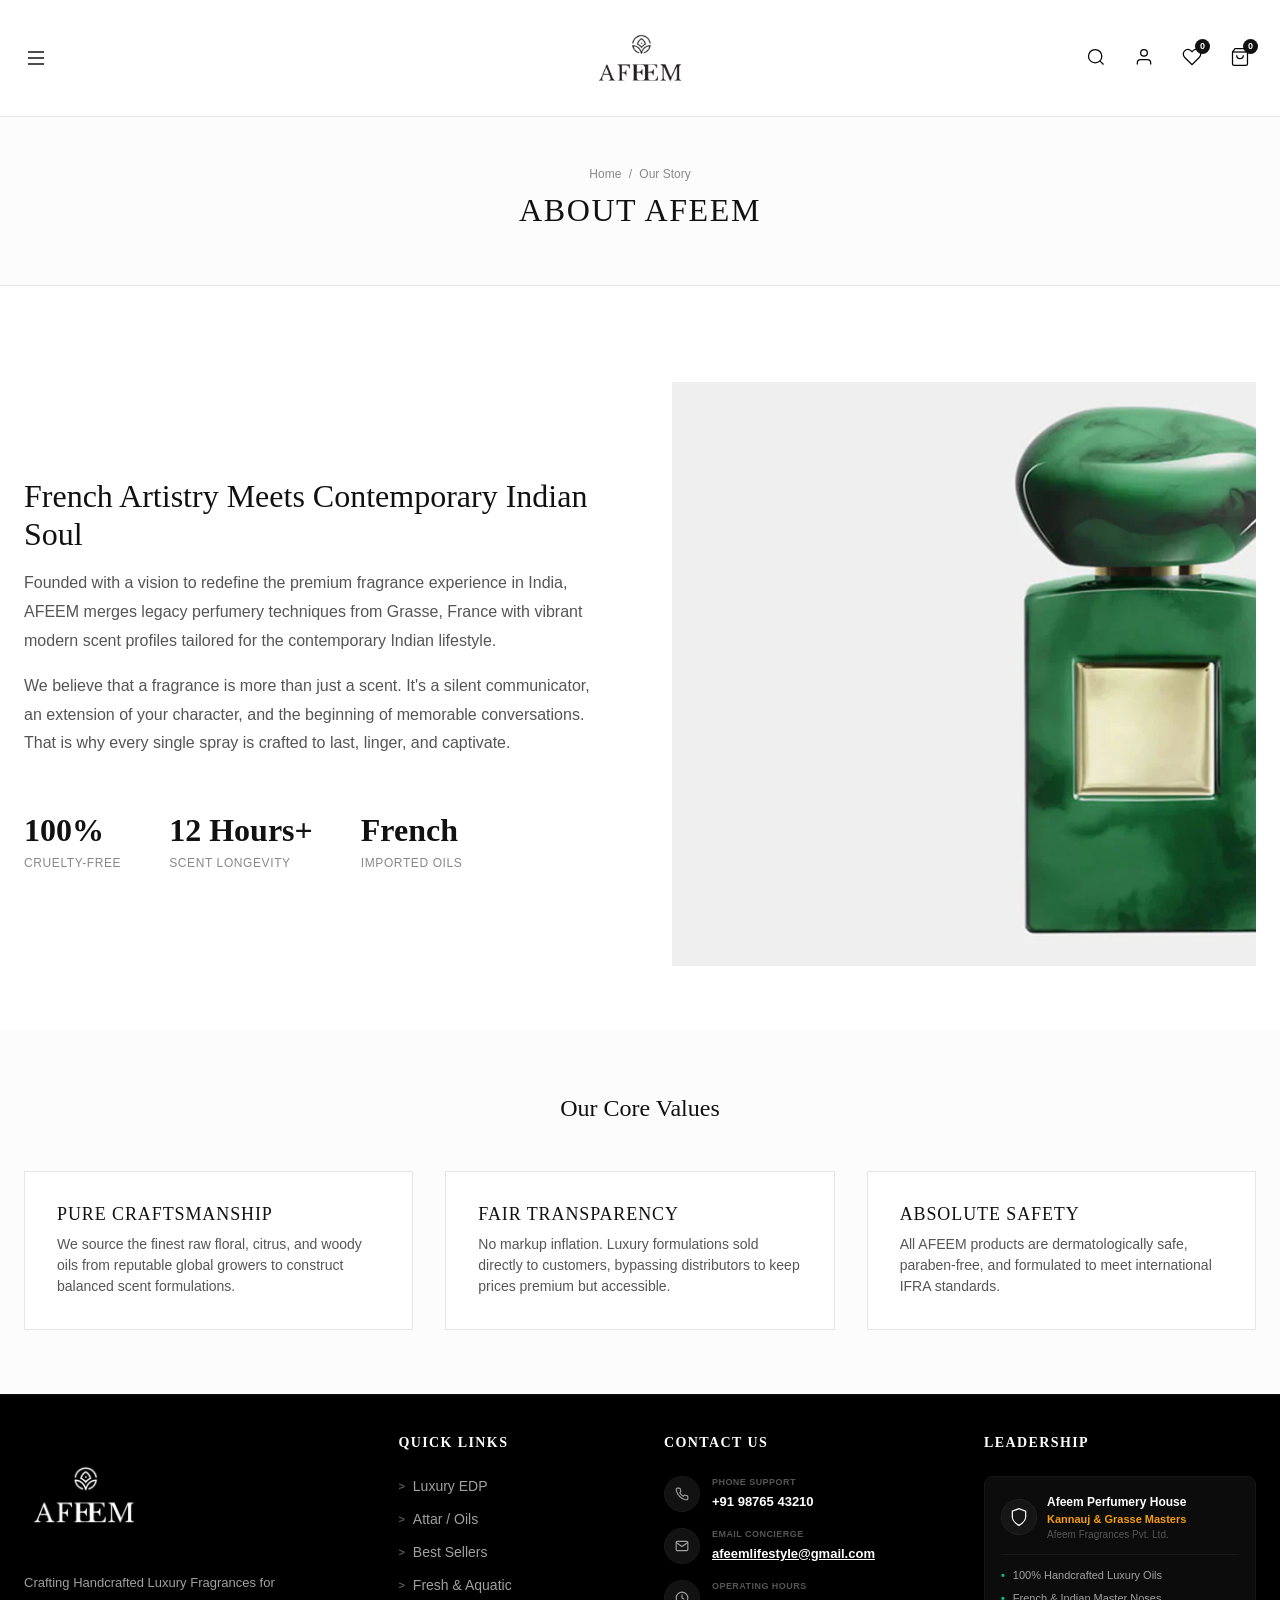
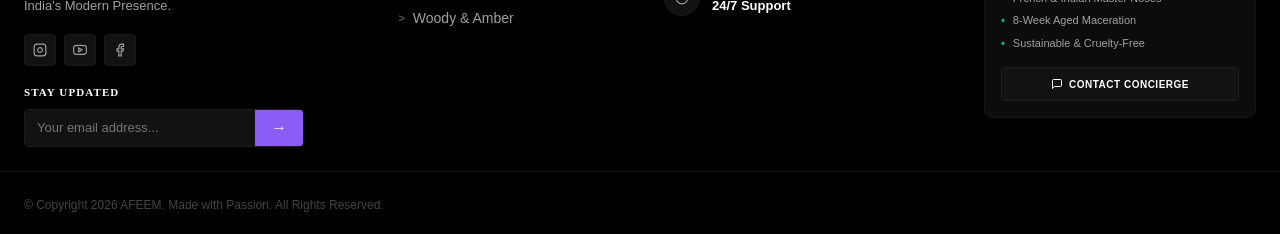
==== about.html @ 694dfe9a "Initial commit - AFEEM Luxury E-commerce Web App" ====
<!DOCTYPE html>
<html lang="en">
<head>
    <meta charset="UTF-8">
    <meta name="viewport" content="width=device-width, initial-scale=1.0">
    <meta name="description" content="Learn about our journey, values, and how we craft French-inspired luxury fragrances.">
    <title>Our Story - Afeem Fragrances</title>
    <!-- Stylesheets -->
    <link rel="stylesheet" href="assets/css/variables.css">
    <link rel="stylesheet" href="assets/css/style.css">
    <link rel="stylesheet" href="assets/css/responsive.css">
</head>
<body>

    <!-- Announcement Top Bar -->
    <div class="topbar" id="announcement-bar">
        <div class="topbar-container">
            <span class="topbar-text">FREE SHIPPING ON ALL ORDERS OVER ₹999 - USE CODE: SHIPFREE</span>
        </div>
    </div>

    <!-- Main Navigation Header -->
    <header class="main-header" id="site-header">
        <div class="header-container">
            <button class="mobile-menu-btn" id="menu-toggle" aria-label="Open navigation menu">
                <svg width="24" height="24" viewBox="0 0 24 24" fill="none" stroke="currentColor" stroke-width="1.5">
                    <line x1="4" y1="12" x2="20" y2="12"></line>
                    <line x1="4" y1="6" x2="20" y2="6"></line>
                    <line x1="4" y1="18" x2="20" y2="18"></line>
                </svg>
            </button>

            <div class="logo">
                <a href="index.html">
                    <img src="assets/images/logo/logo.png" alt="AFEEM Logo" class="brand-logo-img">
                </a>
            </div>

            <nav class="desktop-nav" aria-label="Main Navigation">
                <ul class="nav-list">
                    <li><a href="index.html" class="nav-link">Home</a></li>
                    <li><a href="shop.html" class="nav-link">Catalog</a></li>
                    <li><a href="contact.html" class="nav-link">Contact</a></li>
                </ul>
            </nav>

            <div class="header-actions">
                <button class="action-btn" id="search-trigger" aria-label="Search website">
                    <svg width="20" height="20" viewBox="0 0 24 24" fill="none" stroke="currentColor" stroke-width="1.5">
                        <circle cx="11" cy="11" r="8"></circle>
                        <line x1="21" y1="21" x2="16.65" y2="16.65"></line>
                    </svg>
                </button>
                <button class="action-btn" id="account-trigger" aria-label="Open account drawer">
                    <svg width="20" height="20" viewBox="0 0 24 24" fill="none" stroke="currentColor" stroke-width="1.5">
                        <path d="M20 21v-2a4 4 0 0 0-4-4H8a4 4 0 0 0-4 4v2"></path>
                        <circle cx="12" cy="7" r="4"></circle>
                    </svg>
                </button>
                <button class="action-btn" id="wishlist-trigger" aria-label="Open wishlist drawer">
                    <svg width="20" height="20" viewBox="0 0 24 24" fill="none" stroke="currentColor" stroke-width="1.5">
                        <path d="M20.84 4.61a5.5 5.5 0 0 0-7.78 0L12 5.67l-1.06-1.06a5.5 5.5 0 0 0-7.78 7.78l1.06 1.06L12 21.23l7.78-7.78 1.06-1.06a5.5 5.5 0 0 0 0-7.78z"></path>
                    </svg>
                    <span class="badge-count" id="wishlist-count">0</span>
                </button>
                <button class="action-btn" id="cart-trigger" aria-label="Open shopping cart drawer">
                    <svg width="20" height="20" viewBox="0 0 24 24" fill="none" stroke="currentColor" stroke-width="1.5">
                        <path d="M6 2L3 6v14a2 2 0 0 0 2 2h14a2 2 0 0 0 2-2V6l-3-4z"></path>
                        <line x1="3" y1="6" x2="21" y2="6"></line>
                        <path d="M16 10a4 4 0 0 1-8 0"></path>
                    </svg>
                    <span class="badge-count" id="cart-count">0</span>
                </button>
            </div>
        </div>
    </header>

    <!-- Main Content Area -->
    <main>
        
        <!-- About Header Banner -->
        <section class="page-header" style="background-color: var(--color-bg-secondary);">
            <div class="container text-center">
                <nav class="breadcrumbs" aria-label="Breadcrumb">
                    <a href="index.html">Home</a>
                    <span class="separator">/</span>
                    <span class="current">Our Story</span>
                </nav>
                <h1 class="page-title">About AFEEM</h1>
            </div>
        </section>

        <!-- Brand Story Section -->
        <section class="about-content container">
            <div class="about-grid">
                <div class="about-text-block">
                    <h2>French Artistry Meets Contemporary Indian Soul</h2>
                    <p>Founded with a vision to redefine the premium fragrance experience in India, AFEEM merges legacy perfumery techniques from Grasse, France with vibrant modern scent profiles tailored for the contemporary Indian lifestyle.</p>
                    <p>We believe that a fragrance is more than just a scent. It's a silent communicator, an extension of your character, and the beginning of memorable conversations. That is why every single spray is crafted to last, linger, and captivate.</p>
                    
                    <div class="about-metrics">
                        <div class="metric-item">
                            <span class="metric-number">100%</span>
                            <span class="metric-label">Cruelty-Free</span>
                        </div>
                        <div class="metric-item">
                            <span class="metric-number">12 Hours+</span>
                            <span class="metric-label">Scent Longevity</span>
                        </div>
                        <div class="metric-item">
                            <span class="metric-number">French</span>
                            <span class="metric-label">Imported Oils</span>
                        </div>
                    </div>
                </div>
                <div class="about-image-block">
                    <img src="assets/images/banner/promo-1.webp" alt="Perfumery craftsmanship" class="about-img">
                </div>
            </div>
        </section>

        <!-- Values Section -->
        <section class="values-section" style="background-color: var(--color-bg-secondary);">
            <div class="container">
                <h2 class="section-title text-center">Our Core Values</h2>
                <div class="values-grid">
                    <div class="value-card">
                        <h4>Pure Craftsmanship</h4>
                        <p>We source the finest raw floral, citrus, and woody oils from reputable global growers to construct balanced scent formulations.</p>
                    </div>
                    <div class="value-card">
                        <h4>Fair Transparency</h4>
                        <p>No markup inflation. Luxury formulations sold directly to customers, bypassing distributors to keep prices premium but accessible.</p>
                    </div>
                    <div class="value-card">
                        <h4>Absolute Safety</h4>
                        <p>All AFEEM products are dermatologically safe, paraben-free, and formulated to meet international IFRA standards.</p>
                    </div>
                </div>
            </div>
        </section>

    </main>

    <!-- Site Footer -->
    <footer class="main-footer">
        <div class="footer-container container">
            <!-- Column 1: Brand & Socials & Newsletter -->
            <div class="footer-brand-col">
                <img src="assets/images/logo/logo-white.png" alt="AFEEM Logo" class="footer-logo-img">
                <p class="footer-about-text">Crafting Handcrafted Luxury Fragrances for India's Modern Presence.</p>
                
                <!-- Social media buttons -->
                <div class="footer-social-icons">
                    <a href="https://www.instagram.com/whiffofafeem" target="_blank" rel="noopener" class="social-icon-box" aria-label="Instagram">
                        <svg width="14" height="14" viewBox="0 0 24 24" fill="none" stroke="currentColor" stroke-width="2">
                            <rect x="2" y="2" width="20" height="20" rx="5" ry="5"></rect>
                            <path d="M16 11.37A4 4 0 1 1 12.63 8 4 4 0 0 1 16 11.37z"></path>
                            <line x1="17.5" y1="6.5" x2="17.51" y2="6.5"></line>
                        </svg>
                    </a>
                    <a href="https://www.youtube.com/@whiffofafeem" target="_blank" rel="noopener" class="social-icon-box" aria-label="YouTube">
                        <svg width="14" height="14" viewBox="0 0 24 24" fill="none" stroke="currentColor" stroke-width="2">
                            <path d="M22.54 6.42a2.78 2.78 0 0 0-1.94-2C18.88 4 12 4 12 4s-6.88 0-8.6.46a2.78 2.78 0 0 0-1.94 2A29 29 0 0 0 1 11.75a29 29 0 0 0 .46 5.33A2.78 2.78 0 0 0 3.4 19c1.72.46 8.6.46 8.6.46s6.88 0 8.6-.46a2.78 2.78 0 0 0 1.94-2 29 29 0 0 0 .46-5.25 29 29 0 0 0-.46-5.33z"></path>
                            <polygon points="9.75 15.02 15.5 11.75 9.75 8.48 9.75 15.02"></polygon>
                        </svg>
                    </a>
                    <a href="https://www.facebook.com/whiffofafeem" target="_blank" rel="noopener" class="social-icon-box" aria-label="Facebook">
                        <svg width="14" height="14" viewBox="0 0 24 24" fill="none" stroke="currentColor" stroke-width="2">
                            <path d="M18 2h-3a5 5 0 0 0-5 5v3H7v4h3v8h4v-8h3l1-4h-4V7a1 1 0 0 1 1-1h3z"></path>
                        </svg>
                    </a>
                </div>

                <!-- Newsletter signup -->
                <div class="footer-newsletter-section">
                    <h5 class="newsletter-sub-title">STAY UPDATED</h5>
                    <form class="footer-newsletter-form">
                        <input type="email" placeholder="Your email address..." required>
                        <button type="submit" aria-label="Subscribe">&rarr;</button>
                    </form>
                </div>
            </div>
            
            <!-- Column 2: Quick Links -->
            <div class="footer-links-col">
                <h4 class="footer-title">QUICK LINKS</h4>
                <ul class="footer-links-arrow">
                    <li><a href="shop.html"><span class="caret-arrow">&gt;</span> Luxury EDP</a></li>
                    <li><a href="shop.html"><span class="caret-arrow">&gt;</span> Attar / Oils</a></li>
                    <li><a href="shop.html"><span class="caret-arrow">&gt;</span> Best Sellers</a></li>
                    <li><a href="shop.html"><span class="caret-arrow">&gt;</span> Fresh & Aquatic</a></li>
                    <li><a href="shop.html"><span class="caret-arrow">&gt;</span> Woody & Amber</a></li>
                </ul>
            </div>

            <!-- Column 3: Contact Us -->
            <div class="footer-links-col">
                <h4 class="footer-title">CONTACT US</h4>
                <div class="footer-contacts-list">
                    <!-- Phone Support -->
                    <div class="contact-info-row">
                        <div class="contact-circle-icon">
                            <svg width="14" height="14" viewBox="0 0 24 24" fill="none" stroke="currentColor" stroke-width="2">
                                <path d="M22 16.92v3a2 2 0 0 1-2.18 2 19.79 19.79 0 0 1-8.63-3.07 19.5 19.5 0 0 1-6-6 19.79 19.79 0 0 1-3.07-8.67A2 2 0 0 1 4.11 2h3a2 2 0 0 1 2 1.72 12.84 12.84 0 0 0 .7 2.81 2 2 0 0 1-.45 2.11L8.09 9.91a16 16 0 0 0 6 6l1.27-1.27a2 2 0 0 1 2.11-.45 12.84 12.84 0 0 0 2.81.7A2 2 0 0 1 22 16.92z"></path>
                            </svg>
                        </div>
                        <div class="contact-text-meta">
                            <span class="contact-row-title">PHONE SUPPORT</span>
                            <span class="contact-row-value"><a href="tel:+919876543210" style="color: inherit; text-decoration: none;">+91 98765 43210</a></span>
                        </div>
                    </div>
                    <!-- Email Support -->
                    <div class="contact-info-row">
                        <div class="contact-circle-icon">
                            <svg width="14" height="14" viewBox="0 0 24 24" fill="none" stroke="currentColor" stroke-width="2">
                                <path d="M4 4h16c1.1 0 2 .9 2 2v12c0 1.1-.9 2-2 2H4c-1.1 0-2-.9-2-2V6c0-1.1.9-2 2-2z"></path>
                                <polyline points="22,6 12,13 2,6"></polyline>
                            </svg>
                        </div>
                        <div class="contact-text-meta">
                            <span class="contact-row-title">EMAIL CONCIERGE</span>
                            <span class="contact-row-value"><a href="mailto:afeemlifestyle@gmail.com" style="color: #ffffff !important; text-decoration: underline;">afeemlifestyle@gmail.com</a></span>
                        </div>
                    </div>
                    <!-- Operating Hours -->
                    <div class="contact-info-row">
                        <div class="contact-circle-icon">
                            <svg width="14" height="14" viewBox="0 0 24 24" fill="none" stroke="currentColor" stroke-width="2">
                                <circle cx="12" cy="12" r="10"></circle>
                                <polyline points="12 6 12 12 16 14"></polyline>
                            </svg>
                        </div>
                        <div class="contact-text-meta">
                            <span class="contact-row-title">OPERATING HOURS</span>
                            <span class="contact-row-value">24/7 Support</span>
                        </div>
                    </div>
                </div>
            </div>

            <!-- Column 4: Leadership Card -->
            <div class="footer-links-col">
                <h4 class="footer-title">LEADERSHIP</h4>
                <div class="leadership-card">
                    <!-- Profile Row -->
                    <div class="leadership-profile-row">
                        <div class="leadership-avatar">
                            <!-- SVG decorative crest/icon for master perfumers -->
                            <svg width="20" height="20" viewBox="0 0 24 24" fill="none" stroke="currentColor" stroke-width="1.5">
                                <path d="M12 22s8-4 8-10V5l-8-3-8 3v7c0 6 8 10 8 10z"></path>
                            </svg>
                        </div>
                        <div class="leadership-info">
                            <span class="leadership-name">Afeem Perfumery House</span>
                            <span class="leadership-tagline">Kannauj & Grasse Masters</span>
                            <span class="leadership-company">Afeem Fragrances Pvt. Ltd.</span>
                        </div>
                    </div>
                    <!-- Bullet checklist -->
                    <ul class="leadership-checkpoints">
                        <li>
                            <span class="green-check">&bull;</span>
                            <span class="checkpoint-text">100% Handcrafted Luxury Oils</span>
                        </li>
                        <li>
                            <span class="green-check">&bull;</span>
                            <span class="checkpoint-text">French & Indian Master Noses</span>
                        </li>
                        <li>
                            <span class="green-check">&bull;</span>
                            <span class="checkpoint-text">8-Week Aged Maceration</span>
                        </li>
                        <li>
                            <span class="green-check">&bull;</span>
                            <span class="checkpoint-text">Sustainable & Cruelty-Free</span>
                        </li>
                    </ul>
                    <!-- Button -->
                    <button type="button" class="btn leadership-card-btn">
                        <svg width="12" height="12" viewBox="0 0 24 24" fill="none" stroke="currentColor" stroke-width="2" style="margin-right: 6px;">
                            <path d="M21 15a2 2 0 0 1-2 2H7l-4 4V5a2 2 0 0 1 2-2h14a2 2 0 0 1 2 2z"></path>
                        </svg>
                        CONTACT CONCIERGE
                    </button>
                </div>
            </div>
        </div>

        <div class="footer-bottom container">
            <p class="copyright-text">&copy; Copyright 2026 AFEEM. Made with Passion. All Rights Reserved.</p>
        </div>
    </footer>

    <!-- Universal Drawers & Popups -->
    
    <!-- Mobile Navigation Drawer -->
    <aside class="drawer drawer-left" id="mobile-menu-drawer" aria-hidden="true">
        <div class="drawer-overlay" data-close></div>
        <div class="drawer-content">
            <div class="drawer-header">
                <span class="drawer-title">MENU</span>
                <button class="drawer-close" aria-label="Close menu">&times;</button>
            </div>
            <div class="drawer-body">
                <ul class="mobile-nav-list">
                    <li><a href="index.html">Home</a></li>
                    <li><a href="shop.html">Catalog</a></li>
                    <li><a href="contact.html">Contact</a></li>
                </ul>
            </div>
        </div>
    </aside>

    <!-- Shopping Cart Drawer -->
    <aside class="drawer drawer-right" id="cart-drawer" aria-hidden="true">
        <div class="drawer-overlay" data-close></div>
        <div class="drawer-content">
            <div class="drawer-header">
                <span class="drawer-title">YOUR SHOPPING BAG (<span id="cart-drawer-count">0</span>)</span>
                <button class="drawer-close" aria-label="Close cart">&times;</button>
            </div>
            <div class="drawer-body" id="cart-drawer-body">
                <div class="drawer-empty-state" id="cart-empty-state">
                    <p>Your shopping bag is empty</p>
                    <a href="shop.html" class="btn btn-primary">Go to the shop</a>
                </div>
                <div class="drawer-items-list hidden" id="cart-items-container"></div>
            </div>
            <div class="drawer-footer hidden" id="cart-drawer-footer">
                <div class="cart-totals">
                    <span>CART TOTAL:</span>
                    <span class="cart-total-price" id="cart-total-price">Rs. 0.00</span>
                </div>
                <button class="btn btn-primary btn-block">Checkout Securely</button>
            </div>
        </div>
    </aside>

    <!-- Search Slide-down Panel Overlay -->
    <aside class="search-overlay" id="search-panel" aria-hidden="true">
        <div class="search-overlay-bg" data-close></div>
        <div class="search-container">
            <div class="search-header">
                <h3 class="search-title">Search Our Store</h3>
                <button class="search-close" id="search-close-btn" aria-label="Close search">&times;</button>
            </div>
            <div class="search-body">
                <form class="search-form" id="search-panel-form">
                    <input type="search" placeholder="Search for fragrances, scents..." required id="search-input">
                    <button type="submit" class="search-submit-btn" aria-label="Submit search">
                        <svg width="20" height="20" viewBox="0 0 24 24" fill="none" stroke="currentColor" stroke-width="1.5">
                            <circle cx="11" cy="11" r="8"></circle>
                            <line x1="21" y1="21" x2="16.65" y2="16.65"></line>
                        </svg>
                    </button>
                </form>
                <div class="search-results-preview" id="search-results-preview"></div>
            </div>
        </div>
    </aside>

    <!-- Wishlist Drawer -->
    <aside class="drawer drawer-right" id="wishlist-drawer" aria-hidden="true">
        <div class="drawer-overlay" data-close></div>
        <div class="drawer-content">
            <div class="drawer-header">
                <span class="drawer-title">YOUR WISHLIST</span>
                <button class="drawer-close" aria-label="Close wishlist">&times;</button>
            </div>
            <div class="drawer-body" id="wishlist-drawer-body">
                <div class="drawer-empty-state" id="wishlist-empty-state">
                    <p>Your wishlist is empty</p>
                    <a href="shop.html" class="btn btn-primary">Discover Fragrances</a>
                </div>
                <div class="drawer-items-list hidden" id="wishlist-items-container"></div>
            </div>
        </div>
    </aside>

    <!-- Account Drawer -->
    <aside class="drawer drawer-right" id="account-drawer" aria-hidden="true">
        <div class="drawer-overlay" data-close></div>
        <div class="drawer-content">
            <div class="drawer-header">
                <span class="drawer-title" id="account-drawer-title">Login</span>
                <button class="drawer-close" aria-label="Close account">&times;</button>
            </div>
            <div class="drawer-body">
                <div class="account-panel active" id="panel-login">
                    <h3>Great to have you back!</h3>
                    <form class="account-form" id="login-form">
                        <div class="form-group">
                            <label for="login-email">Email *</label>
                            <input type="email" id="login-email" required>
                        </div>
                        <div class="form-group">
                            <label for="login-password">Password *</label>
                            <input type="password" id="login-password" required>
                        </div>
                        <button type="submit" class="btn btn-primary btn-block">Sign In</button>
                    </form>
                </div>
            </div>
        </div>
    </aside>

    <!-- JavaScript Files -->
    <script src="assets/js/menu.js" defer></script>
    <script src="assets/js/app.js" defer></script>
</body>
</html>
---- assets/css/variables.css ----
/* CSS Variables & Theme Definitions */
:root {
    /* Color Palette */
    --color-bg-primary: #ffffff;
    --color-bg-secondary: #fcfcfc;
    --color-bg-tertiary: #f4f4f4;
    --color-bg-dark: #111111;
    --color-bg-overlay: rgba(0, 0, 0, 0.4);

    --color-text-primary: #111111;
    --color-text-secondary: #555555;
    --color-text-muted: #888888;
    --color-text-light: #ffffff;

    --color-accent: #111111; /* Luxury dark accent */
    --color-accent-hover: #333333;
    
    --color-border: #e5e5e5;
    --color-border-dark: #333333;
    
    --color-sale: #c0392b; /* Rich discount red */
    --color-sale-light: #fdf2f2;
    --color-success: #27ae60;
    --color-rating: #f1c40f; /* Gold stars */

    /* Typography */
    --font-heading: 'Playfair Display', 'Georgia', 'Times New Roman', serif;
    --font-body: 'Inter', -apple-system, BlinkMacSystemFont, 'Segoe UI', Roboto, Helvetica, Arial, sans-serif;
    
    --font-size-xs: 0.75rem;   /* 12px */
    --font-size-sm: 0.875rem;  /* 14px */
    --font-size-base: 1rem;    /* 16px */
    --font-size-md: 1.125rem;  /* 18px */
    --font-size-lg: 1.25rem;   /* 20px */
    --font-size-xl: 1.5rem;    /* 24px */
    --font-size-2xl: 2rem;     /* 32px */
    --font-size-3xl: 2.5rem;   /* 40px */
    --font-size-4xl: 3.5rem;   /* 56px */

    --font-weight-light: 300;
    --font-weight-regular: 400;
    --font-weight-medium: 500;
    --font-weight-semibold: 600;
    --font-weight-bold: 700;

    --line-height-tight: 1.2;
    --line-height-normal: 1.5;
    --line-height-relaxed: 1.8;

    /* Spacing & Layout */
    --spacing-xs: 0.25rem;  /* 4px */
    --spacing-sm: 0.5rem;   /* 8px */
    --spacing-md: 1rem;     /* 16px */
    --spacing-lg: 1.5rem;   /* 24px */
    --spacing-xl: 2rem;     /* 32px */
    --spacing-2xl: 3rem;    /* 48px */
    --spacing-3xl: 4rem;    /* 64px */

    --container-max-width: 1280px;
    --header-height: 80px;
    --topbar-height: 40px;

    /* Borders & Radius */
    --border-radius-none: 0px;
    --border-radius-sm: 4px;
    --border-radius-md: 8px;
    --border-radius-lg: 12px;
    --border-radius-card: 16px;
    --border-radius-pill: 50px;
    --border-radius-circle: 50%;

    /* Luxury Shadows */
    --shadow-sm: 0 2px 8px rgba(0, 0, 0, 0.04);
    --shadow-md: 0 6px 18px rgba(0, 0, 0, 0.06);
    --shadow-lg: 0 12px 32px rgba(0, 0, 0, 0.1);
    --shadow-card: 0 10px 30px rgba(0, 0, 0, 0.05);
    --shadow-card-hover: 0 20px 48px rgba(0, 0, 0, 0.12);
    --shadow-glow: 0 0 25px rgba(74, 186, 171, 0.25);

    /* Accent & Status Colors */
    --color-teal: #2eaaa0;
    --color-teal-dark: #238981;
    --color-teal-light: #e6f7f5;
    --color-gold: #c59b27;
    --color-gold-light: #fef9ec;

    /* Transitions & Animations */
    --transition-fast: 0.2s cubic-bezier(0.4, 0, 0.2, 1);
    --transition-normal: 0.35s cubic-bezier(0.4, 0, 0.2, 1);
    --transition-slow: 0.5s cubic-bezier(0.4, 0, 0.2, 1);

    --z-index-back: -10;
    --z-index-base: 1;
    --z-index-dropdown: 100;
    --z-index-header: 500;
    --z-index-drawer: 1000;
    --z-index-modal: 2000;
    --z-index-popup: 3000;
}
---- assets/css/style.css ----
/* ==========================================================================
   Main Stylesheet - AFEEM Fragrances (Vanilla CSS)
   ========================================================================== */

/* 1. Global Reset & Base Styling */
* {
    margin: 0;
    padding: 0;
    box-sizing: border-box;
}

body {
    font-family: var(--font-body);
    font-size: var(--font-size-base);
    color: var(--color-text-primary);
    background-color: var(--color-bg-primary);
    line-height: var(--line-height-normal);
    overflow-x: hidden;
    -webkit-font-smoothing: antialiased;
}

a {
    color: inherit;
    text-decoration: none;
    transition: var(--transition-fast);
}

button {
    font-family: inherit;
    background: none;
    border: none;
    cursor: pointer;
    outline: none;
}

img {
    max-width: 100%;
    height: auto;
    display: block;
}

ul, ol {
    list-style: none;
}

table {
    border-collapse: collapse;
    width: 100%;
}

/* 2. Utility Classes */
.container {
    width: 100%;
    max-width: var(--container-max-width);
    margin: 0 auto;
    padding: 0 var(--spacing-lg);
}

.text-center {
    text-align: center;
}

.bold-text {
    font-weight: var(--font-weight-bold);
}

.hidden {
    display: none !important;
}

.flex-justify-between {
    display: flex;
    justify-content: space-between;
    align-items: center;
}

.text-padding {
    padding: var(--spacing-xl);
}

/* Typography Styles */
h1, h2, h3, h4, h5, h6 {
    font-family: var(--font-heading);
    font-weight: var(--font-weight-medium);
    line-height: var(--line-height-tight);
    margin-bottom: var(--spacing-sm);
}

/* Buttons */
.btn {
    display: inline-block;
    padding: 0.75rem 2rem;
    font-size: var(--font-size-sm);
    font-weight: var(--font-weight-medium);
    text-transform: uppercase;
    letter-spacing: 0.1em;
    border-radius: var(--border-radius-none);
    transition: var(--transition-normal);
    text-align: center;
}

.btn-primary {
    background-color: var(--color-bg-dark);
    color: var(--color-text-light);
    border: 1px solid var(--color-bg-dark);
}

.btn-primary:hover {
    background-color: var(--color-bg-primary);
    color: var(--color-text-primary);
}

.btn-secondary {
    background-color: var(--color-bg-primary);
    color: var(--color-text-primary);
    border: 1px solid var(--color-text-primary);
}

.btn-secondary:hover {
    background-color: var(--color-bg-dark);
    color: var(--color-text-light);
}

.btn-block {
    display: block;
    width: 100%;
}

.btn-sm {
    padding: 0.5rem 1.25rem;
    font-size: var(--font-size-xs);
}

.btn-text {
    font-size: var(--font-size-sm);
    font-weight: var(--font-weight-semibold);
    text-transform: uppercase;
    letter-spacing: 0.05em;
    border-bottom: 2px solid var(--color-text-primary);
    padding-bottom: 2px;
}

.btn-text:hover {
    color: var(--color-text-muted);
    border-color: var(--color-border);
}

/* Form Fields */
.form-group {
    margin-bottom: var(--spacing-md);
}

.form-group label {
    display: block;
    font-size: var(--font-size-xs);
    text-transform: uppercase;
    letter-spacing: 0.05em;
    margin-bottom: var(--spacing-xs);
    font-weight: var(--font-weight-medium);
}

.form-group input,
.form-group textarea,
.form-group select {
    width: 100%;
    padding: 0.75rem;
    border: 1px solid var(--color-border);
    font-family: inherit;
    font-size: var(--font-size-sm);
    outline: none;
    transition: var(--transition-fast);
}

.form-group input:focus,
.form-group textarea:focus {
    border-color: var(--color-text-primary);
}

/* ==========================================================================
   3. Header, Navigation and Announcement
   ========================================================================== */
.topbar {
    background-color: var(--color-bg-dark);
    color: var(--color-text-light);
    font-size: var(--font-size-xs);
    font-weight: var(--font-weight-medium);
    text-align: center;
    padding: 8px 0;
    letter-spacing: 0.05em;
    height: var(--topbar-height);
    overflow: hidden;
    position: relative;
    z-index: var(--z-index-header);
}

.topbar-container {
    display: flex;
    justify-content: center;
    align-items: center;
    height: 100%;
}

.main-header {
    background-color: var(--color-bg-primary);
    border-bottom: 1px solid var(--color-border);
    position: sticky;
    top: 0;
    z-index: var(--z-index-header);
    transition: var(--transition-normal);
}

.main-header.scrolled {
    box-shadow: var(--shadow-sm);
}

.header-container {
    max-width: var(--container-max-width);
    margin: 0 auto;
    padding: 8px var(--spacing-lg);
    min-height: var(--header-height);
    height: auto;
    display: grid;
    grid-template-columns: 1fr auto 1fr;
    align-items: center;
}

/* Hamburger + MENU text — always visible (afeem.in style) */
.mobile-menu-btn {
    display: flex;
    align-items: center;
    gap: 8px;
    color: var(--color-text-primary);
    background: none;
    border: none;
    cursor: pointer;
    padding: 4px 0;
    transition: var(--transition-fast);
}

.mobile-menu-btn:hover {
    color: var(--color-text-muted);
}

.menu-label-text {
    font-size: var(--font-size-xs);
    font-weight: var(--font-weight-semibold);
    letter-spacing: 0.1em;
    text-transform: uppercase;
}

/* Desktop Nav — hidden (navigation via hamburger, like afeem.in) */
.desktop-nav {
    display: none;
}

.desktop-nav .nav-list {
    display: flex;
    gap: var(--spacing-xl);
}

.desktop-nav .nav-link {
    font-size: var(--font-size-sm);
    font-weight: var(--font-weight-medium);
    text-transform: uppercase;
    letter-spacing: 0.05em;
    padding: 8px 0;
    position: relative;
}

.desktop-nav .nav-link::after {
    content: '';
    position: absolute;
    bottom: 0;
    left: 0;
    width: 0;
    height: 1.5px;
    background-color: var(--color-text-primary);
    transition: var(--transition-normal);
}

.desktop-nav .nav-link:hover::after,
.desktop-nav .nav-link.active::after {
    width: 100%;
}

.logo {
    display: flex;
    align-items: center;
    justify-content: center;
}

.brand-logo-img {
    height: 100px;
    width: auto;
    object-fit: contain;
    display: block;
}

.logo-text {
    font-family: var(--font-heading);
    font-size: var(--font-size-xl);
    font-weight: var(--font-weight-bold);
    letter-spacing: 0.15em;
}

.header-actions {
    display: flex;
    align-items: center;
    gap: var(--spacing-md);
    justify-content: flex-end;
}

.action-btn {
    position: relative;
    padding: 6px;
    transition: var(--transition-fast);
}

.action-btn:hover {
    color: var(--color-text-muted);
}

.badge-count {
    position: absolute;
    top: -2px;
    right: -2px;
    background-color: var(--color-bg-dark);
    color: var(--color-text-light);
    font-size: 9px;
    width: 15px;
    height: 15px;
    border-radius: var(--border-radius-circle);
    display: flex;
    align-items: center;
    justify-content: center;
    font-weight: var(--font-weight-bold);
}

/* ==========================================================================
   4. Hero + Deals Layout (afeem.in style: slider left + sidebar right)
   ========================================================================== */

/* Outer wrapper: 2-col grid */
/* Full-Width Luxury Hero Slider Section */
.hero-slider-section.full-width-hero {
    position: relative;
    width: 100vw;
    left: 50%;
    right: 50%;
    margin-left: -50vw;
    margin-right: -50vw;
    height: 72vh;
    min-height: 550px;
    max-height: 750px;
    overflow: hidden;
    background-color: #f8fafc;
}

.slider-wrapper {
    position: relative;
    width: 100%;
    height: 100%;
}

.slide {
    position: absolute;
    top: 0;
    left: 0;
    width: 100%;
    height: 100%;
    background-size: cover;
    background-position: center center;
    display: flex;
    align-items: center;
    justify-content: flex-start;
    opacity: 0;
    visibility: hidden;
    transition: opacity 0.6s cubic-bezier(0.25, 1, 0.5, 1), visibility 0.6s;
    z-index: 1;
}

.slide.active {
    opacity: 1;
    visibility: visible;
    z-index: 2;
}

.slide-content-wrap {
    position: relative;
    z-index: 5;
    width: 100%;
    max-width: 1280px;
    margin: 0 auto;
    padding: 0 40px;
}

.slide-content {
    text-align: left;
    color: #111111;
    max-width: 480px;
    background: rgba(255, 255, 255, 0.85);
    backdrop-filter: blur(8px);
    padding: 40px 48px;
    border-radius: 12px;
    border: 1px solid rgba(255, 255, 255, 0.6);
    box-shadow: 0 20px 40px rgba(0, 0, 0, 0.08);
    transform: translateX(-30px);
    transition: transform 0.6s cubic-bezier(0.16, 1, 0.3, 1), opacity 0.6s ease;
}

.slide.active .slide-content {
    transform: translateX(0);
}

.slide-subtitle {
    font-size: 11px;
    text-transform: uppercase;
    letter-spacing: 0.25em;
    margin-bottom: 12px;
    font-weight: 800;
    color: #2eaaa0;
}

.slide-title {
    font-size: 3.2rem;
    font-family: var(--font-heading), 'Playfair Display', serif;
    font-weight: 700;
    line-height: 1.1;
    margin-bottom: 16px;
    color: #111111;
}

.slide-offer {
    font-size: 14px;
    margin-bottom: 24px;
    letter-spacing: 0.05em;
    color: #555555;
    font-weight: 500;
}

.hero-cta-btn {
    background: #111111 !important;
    color: #ffffff !important;
    padding: 14px 32px !important;
    font-size: 12px !important;
    font-weight: 800 !important;
    letter-spacing: 0.1em !important;
    border-radius: 6px !important;
    border: none !important;
    box-shadow: 0 8px 20px rgba(0, 0, 0, 0.2) !important;
    transition: all 0.3s ease !important;
}

.hero-cta-btn:hover {
    background: #2eaaa0 !important;
    transform: translateY(-2px);
    box-shadow: 0 12px 24px rgba(46, 170, 160, 0.35) !important;
}

.slider-nav {
    position: absolute;
    top: 50%;
    transform: translateY(-50%);
    width: 48px;
    height: 48px;
    border-radius: 50%;
    background-color: rgba(255, 255, 255, 0.9);
    color: #111111;
    display: flex;
    align-items: center;
    justify-content: center;
    z-index: 10;
    transition: all 0.3s ease;
    border: 1px solid rgba(0, 0, 0, 0.08);
    box-shadow: 0 4px 14px rgba(0, 0, 0, 0.12);
    cursor: pointer;
}

.slider-nav:hover {
    background-color: #111111;
    color: #ffffff;
    transform: translateY(-50%) scale(1.1);
}

.slider-nav.prev {
    left: 24px;
}

.slider-nav.next {
    right: 24px;
}

.slider-dots {
    position: absolute;
    bottom: 24px;
    left: 50%;
    transform: translateX(-50%);
    display: flex;
    gap: 10px;
    z-index: 10;
}

.dot {
    width: 10px;
    height: 10px;
    border-radius: 50%;
    background-color: rgba(0, 0, 0, 0.25);
    cursor: pointer;
    transition: all 0.3s ease;
}

.dot.active {
    background-color: #2eaaa0;
    width: 28px;
    border-radius: 12px;
}

/* RIGHT: Deals Sidebar */
.deals-sidebar {
    display: flex;
    flex-direction: column;
    background-color: #ffffff;
    border-left: 1px solid var(--color-border);
    overflow: hidden;
}

.deals-sidebar-header {
    background-color: #4ABAAB;
    color: #ffffff;
    font-size: var(--font-size-sm);
    font-weight: var(--font-weight-semibold);
    text-transform: capitalize;
    letter-spacing: 0.02em;
    padding: 14px var(--spacing-lg);
    flex-shrink: 0;
}

.deals-sidebar-body {
    display: flex;
    flex-direction: column;
    flex: 1;
}

.deal-item {
    display: flex;
    align-items: center;
    gap: var(--spacing-md);
    padding: var(--spacing-md) var(--spacing-lg);
    border-bottom: 1px solid var(--color-border);
    text-decoration: none;
    color: inherit;
    transition: background-color var(--transition-fast);
    flex: 1;
}

.deal-item:last-child {
    border-bottom: none;
}

.deal-item:hover {
    background-color: #f9f9f9;
}

.deal-img-wrap {
    width: 90px;
    height: 90px;
    flex-shrink: 0;
    overflow: hidden;
    border-radius: var(--border-radius-sm);
    background-color: #f0eeec;
}

.deal-img-wrap img {
    width: 100%;
    height: 100%;
    object-fit: cover;
    transition: transform var(--transition-normal);
}

.deal-item:hover .deal-img-wrap img {
    transform: scale(1.05);
}

.deal-info {
    flex: 1;
}

.deal-name {
    font-size: var(--font-size-base);
    font-family: var(--font-heading);
    font-weight: var(--font-weight-medium);
    color: var(--color-text-primary);
    margin-bottom: 4px;
    line-height: 1.3;
}

.deal-discount {
    font-size: var(--font-size-xs);
    color: var(--color-text-muted);
    text-transform: uppercase;
    letter-spacing: 0.05em;
}

/* Legacy promo section (kept for other pages if needed) */
.promo-banners-section {
    padding: var(--spacing-3xl) 0;
}

.promo-grid {
    display: grid;
    grid-template-columns: repeat(2, 1fr);
    gap: var(--spacing-lg);
}

.promo-card {
    height: 350px;
    background-size: cover;
    background-position: center;
    display: flex;
    align-items: flex-end;
    padding: var(--spacing-xl);
    position: relative;
    overflow: hidden;
    transition: var(--transition-normal);
}

.promo-card::before {
    content: '';
    position: absolute;
    top: 0;
    left: 0;
    width: 100%;
    height: 100%;
    background-color: rgba(0, 0, 0, 0.05);
    transition: var(--transition-fast);
}

.promo-card:hover::before {
    background-color: rgba(0, 0, 0, 0.15);
}

.promo-content {
    position: relative;
    z-index: 2;
    color: var(--color-text-light);
}

.promo-tag {
    font-size: var(--font-size-xs);
    text-transform: uppercase;
    letter-spacing: 0.1em;
    margin-bottom: var(--spacing-xs);
    display: block;
}

.promo-title {
    font-size: var(--font-size-xl);
    margin-bottom: var(--spacing-xs);
}

.promo-discount {
    font-size: var(--font-size-sm);
    margin-bottom: var(--spacing-md);
    opacity: 0.9;
}

/* ==========================================================================
   6. Afeem Product Sections (Best Seller + Hot Deal) — afeem.in style
   ========================================================================== */

/* ==========================================================================
   6. Afeem Luxury Product Sections & Cards — Dior/Chanel/Tom Ford Style
   ========================================================================== */

/* Section wrapper & continuous layout */
.afeem-product-section {
    padding: 56px 0 48px;
    background-color: #ffffff;
    position: relative;
}

.afeem-hotdeal-section {
    background-color: #ffffff;
    padding: 56px 0 56px;
    border-top: none;
    border-bottom: none;
}

/* Centered section heading */
.afeem-section-header {
    text-align: center;
    margin-bottom: 44px;
}

.section-tag {
    font-size: 11px;
    font-weight: 700;
    letter-spacing: 0.2em;
    text-transform: uppercase;
    color: var(--color-teal);
    display: block;
    margin-bottom: 8px;
}

.section-tag.hot-tag {
    color: #c0392b;
}

.afeem-section-title {
    font-family: var(--font-heading), 'Playfair Display', serif;
    font-size: 2.2rem;
    font-weight: 700;
    letter-spacing: 0.06em;
    text-transform: uppercase;
    color: var(--color-text-primary);
    margin-bottom: 10px;
}

.afeem-heading-line {
    width: 48px;
    height: 2px;
    background: linear-gradient(90deg, #111111, #2eaaa0);
    margin: 0 auto 14px;
    border-radius: 2px;
}

.afeem-section-subtitle {
    font-size: 0.95rem;
    color: var(--color-text-secondary);
    letter-spacing: 0.02em;
}

/* Flash Deal Countdown Bar */
.flash-countdown-bar {
    display: inline-flex;
    align-items: center;
    gap: 14px;
    margin-top: 20px;
    background: #ffffff;
    padding: 8px 22px;
    border-radius: 50px;
    border: 1px solid rgba(0, 0, 0, 0.08);
    box-shadow: 0 4px 16px rgba(0, 0, 0, 0.04);
}

.countdown-label {
    font-size: 12px;
    font-weight: 600;
    text-transform: uppercase;
    letter-spacing: 0.08em;
    color: var(--color-text-primary);
}

.countdown-boxes {
    display: flex;
    align-items: center;
    gap: 6px;
}

.c-unit {
    background: #111111;
    color: #ffffff;
    padding: 4px 10px;
    border-radius: 6px;
    display: flex;
    align-items: baseline;
    gap: 3px;
}

.c-unit strong {
    font-size: 14px;
    font-weight: 700;
}

.c-unit small {
    font-size: 9px;
    color: #2eaaa0;
    font-weight: 700;
}

.c-sep {
    font-weight: 700;
    color: #111111;
}

/* Grids */
.afeem-grid-4col {
    display: grid;
    grid-template-columns: repeat(4, 1fr);
    gap: 28px;
}

.afeem-grid-3col {
    display: grid;
    grid-template-columns: repeat(3, 1fr);
    gap: 28px;
}

/* Luxury Product Card Container (Seamless Pure White Layout) */
.afeem-product-card {
    position: relative;
    background: transparent;
    border-radius: 0;
    padding: 0;
    border: none;
    box-shadow: none;
    transition: transform 0.35s cubic-bezier(0.4, 0, 0.2, 1);
    display: flex;
    flex-direction: column;
    height: 100%;
}

.afeem-product-card:hover {
    transform: translateY(-4px);
    box-shadow: none;
}

/* Image Wrapper */
.afeem-card-img-link {
    display: block;
    position: relative;
    overflow: hidden;
    border-radius: 0;
    aspect-ratio: 1 / 1;
    background-color: #f6f6f6;
}

.afeem-card-wide .afeem-card-img-link {
    aspect-ratio: 4 / 3;
}

.afeem-card-img {
    width: 100%;
    height: 100%;
    object-fit: cover;
    display: block;
    transition: transform 0.6s cubic-bezier(0.4, 0, 0.2, 1), opacity 0.4s ease;
}

.afeem-card-img.hover-image {
    position: absolute;
    top: 0;
    left: 0;
    opacity: 0;
}

.afeem-product-card:hover .afeem-card-img.main-image {
    transform: scale(1.06);
}

.afeem-product-card:hover .afeem-card-img.hover-image {
    opacity: 1;
    transform: scale(1.06);
}

/* Card Badges */
.card-badge {
    position: absolute;
    z-index: 4;
    font-size: 11px;
    font-weight: 700;
    letter-spacing: 0.05em;
    border-radius: 0;
    padding: 4px 10px;
}

.sale-badge {
    top: 10px;
    left: 10px;
    background: #111111;
    color: #ffffff;
}

.stock-badge {
    top: 40px;
    left: 10px;
    background: rgba(46, 170, 160, 0.15);
    color: #238981;
}

/* Floating Action Buttons Overlay (Top Right) */
.afeem-card-actions {
    position: absolute;
    top: 10px;
    right: 10px;
    display: flex;
    flex-direction: column;
    gap: 8px;
    z-index: 5;
    opacity: 0;
    transform: translateX(12px);
    transition: opacity 0.3s ease, transform 0.3s cubic-bezier(0.4, 0, 0.2, 1);
}

.afeem-product-card:hover .afeem-card-actions {
    opacity: 1;
    transform: translateX(0);
}

.afeem-card-actions .action-btn {
    width: 36px;
    height: 36px;
    border-radius: 50%;
    background: #ffffff;
    border: 1px solid rgba(0, 0, 0, 0.06);
    box-shadow: 0 4px 12px rgba(0, 0, 0, 0.12);
    color: #111111;
    display: flex;
    align-items: center;
    justify-content: center;
    cursor: pointer;
    transition: background 0.2s ease, color 0.2s ease, transform 0.2s ease;
}

.afeem-card-actions .action-btn:hover {
    background: #111111;
    color: #ffffff;
    transform: scale(1.1);
}

/* Slide-Up Add to Bag Button */
.card-slide-cart-btn {
    position: absolute;
    bottom: 10px;
    left: 10px;
    right: 10px;
    background: #111111;
    color: #ffffff;
    border: none;
    border-radius: 0;
    padding: 10px 16px;
    font-size: 13px;
    font-weight: 600;
    letter-spacing: 0.04em;
    display: flex;
    align-items: center;
    justify-content: center;
    gap: 8px;
    box-shadow: 0 8px 20px rgba(0, 0, 0, 0.22);
    transform: translateY(120%);
    opacity: 0;
    transition: transform 0.35s cubic-bezier(0.4, 0, 0.2, 1), opacity 0.35s ease, background 0.2s ease;
    z-index: 6;
    cursor: pointer;
}

.afeem-product-card:hover .card-slide-cart-btn {
    transform: translateY(0);
    opacity: 1;
}

.card-slide-cart-btn:hover {
    background: #2eaaa0;
    box-shadow: 0 10px 25px rgba(46, 170, 160, 0.4);
}

/* Card Meta Info */
.afeem-card-info {
    padding: 12px 0 0;
    display: flex;
    flex-direction: column;
    flex-grow: 1;
}

.card-rating {
    display: flex;
    align-items: center;
    gap: 6px;
    margin-bottom: 2px;
}

.card-rating .stars {
    color: #f1c40f;
    font-size: 12px;
    letter-spacing: 1px;
}

.card-rating .rating-count {
    font-size: 11px;
    color: var(--color-text-muted);
}

.afeem-card-name {
    font-family: var(--font-body);
    font-size: 15px;
    font-weight: 600;
    color: var(--color-text-primary);
    margin-bottom: 4px;
    line-height: 1.35;
}

.afeem-card-name a {
    color: inherit;
    text-decoration: none;
    transition: color 0.2s ease;
}

.afeem-card-name a:hover {
    color: #2eaaa0;
}

.afeem-card-price {
    display: flex;
    align-items: baseline;
    gap: 8px;
    margin-top: auto;
}

.afeem-card-price .price-current {
    font-size: 15px;
    font-weight: 700;
    color: #2eaaa0;
}

.afeem-card-price .price-strike {
    font-size: 13px;
    color: #999999;
    text-decoration: line-through;
}

/* ==========================================================================
   3D Coverflow Showcase Carousel Section (Pure White Theme)
   ========================================================================== */
.afeem-3d-showcase-section {
    padding: 60px 0 70px;
    background-color: #ffffff;
    overflow: hidden;
    position: relative;
}

.coverflow-3d-container {
    position: relative;
    width: 100%;
    max-width: 1380px;
    margin: 0 auto;
    height: 560px;
    perspective: 1400px;
    perspective-origin: 50% 40%;
}

.coverflow-track {
    position: relative;
    width: 100%;
    height: 100%;
    display: flex;
    align-items: center;
    justify-content: center;
    transform-style: preserve-3d;
}

.coverflow-card {
    position: absolute;
    width: 360px;
    height: 470px;
    top: 50%;
    left: 50%;
    margin-top: -235px;
    margin-left: -180px;
    background: #ffffff;
    border-radius: 16px;
    border: 1px solid rgba(0, 0, 0, 0.08);
    box-shadow: 0 18px 40px rgba(0, 0, 0, 0.12);
    transition: transform 0.6s cubic-bezier(0.25, 1, 0.5, 1), opacity 0.6s ease, box-shadow 0.6s ease, z-index 0.6s ease;
    cursor: pointer;
    user-select: none;
    overflow: hidden;
}

.card-3d-inner {
    display: flex;
    flex-direction: column;
    height: 100%;
}

.card-3d-img {
    width: 100%;
    height: 310px;
    overflow: hidden;
    background: #ffffff;
    display: flex;
    align-items: center;
    justify-content: center;
    padding: 16px;
}

.card-3d-img img {
    max-width: 100%;
    max-height: 100%;
    object-fit: contain;
    transition: transform 0.4s ease;
}

.coverflow-card:hover .card-3d-img img {
    transform: scale(1.05);
}

.card-3d-bar {
    background: linear-gradient(90deg, #6c5ce7, #5a49e0);
    display: flex;
    align-items: center;
    justify-content: space-around;
    padding: 10px 0;
}

.c3d-action-btn {
    background: none;
    border: none;
    color: #ffffff;
    cursor: pointer;
    transition: transform 0.2s ease;
    display: flex;
    align-items: center;
    justify-content: center;
    padding: 4px;
}

.c3d-action-btn:hover {
    transform: scale(1.25);
}

.card-3d-meta {
    padding: 14px 16px;
    text-align: center;
    background: #ffffff;
    flex-grow: 1;
    display: flex;
    flex-direction: column;
    justify-content: center;
}

.c3d-title {
    font-size: 15px;
    font-weight: 600;
    color: #111111;
    margin-bottom: 4px;
}

.c3d-title a {
    color: inherit;
    text-decoration: none;
}

.c3d-price {
    font-size: 15px;
    font-weight: 700;
    color: #2eaaa0;
}

/* Dots Pagination */
.coverflow-dots {
    display: flex;
    justify-content: center;
    gap: 8px;
    margin-top: 16px;
}

.coverflow-dots .dot {
    width: 10px;
    height: 10px;
    border-radius: 50%;
    background: #cccccc;
    cursor: pointer;
    transition: background 0.3s ease, transform 0.3s ease;
}

.coverflow-dots .dot.active {
    background: #6c5ce7;
    transform: scale(1.3);
}




    from { opacity: 0; transform: translateY(10px); }
    to { opacity: 1; transform: translateY(0); }
}

.product-grid {
    display: grid;
    grid-template-columns: repeat(4, 1fr);
    gap: var(--spacing-lg);
}

.product-grid.columns-3 {
    grid-template-columns: repeat(3, 1fr);
}

.product-grid.columns-4 {
    grid-template-columns: repeat(4, 1fr);
}

/* Product Card Component */
.product-card {
    display: flex;
    flex-direction: column;
    position: relative;
}

.product-image-container {
    position: relative;
    overflow: hidden;
    background-color: var(--color-bg-secondary);
    aspect-ratio: 1 / 1.25;
}

.product-image-container img {
    width: 100%;
    height: 100%;
    object-fit: cover;
    transition: transform var(--transition-slow) ease;
}

.product-image-container .hover-image {
    position: absolute;
    top: 0;
    left: 0;
    opacity: 0;
    transition: opacity var(--transition-normal) ease;
}

.product-card:hover .product-image-container img.main-image {
    transform: scale(1.05);
}

.product-card:hover .product-image-container .hover-image {
    opacity: 1;
}

.badge {
    position: absolute;
    top: 12px;
    left: 12px;
    padding: 4px 10px;
    font-size: 10px;
    text-transform: uppercase;
    font-weight: var(--font-weight-semibold);
    letter-spacing: 0.05em;
    z-index: 3;
}

.badge.sale {
    background-color: var(--color-sale);
    color: var(--color-text-light);
}

.product-actions {
    position: absolute;
    right: 12px;
    top: 12px;
    display: flex;
    flex-direction: column;
    gap: 8px;
    transform: translateX(20px);
    opacity: 0;
    transition: var(--transition-normal);
    z-index: 3;
}

.product-card:hover .product-actions {
    transform: translateX(0);
    opacity: 1;
}

.product-actions .action-btn {
    width: 36px;
    height: 36px;
    border-radius: var(--border-radius-circle);
    background-color: var(--color-bg-primary);
    box-shadow: var(--shadow-sm);
    display: flex;
    align-items: center;
    justify-content: center;
    transition: var(--transition-fast);
}

.product-actions .action-btn:hover {
    background-color: var(--color-bg-dark);
    color: var(--color-text-light);
}

.quick-add-btn {
    position: absolute;
    bottom: 0;
    left: 0;
    width: 100%;
    padding: 12px;
    background-color: rgba(17, 17, 17, 0.9);
    color: var(--color-text-light);
    font-size: var(--font-size-xs);
    font-weight: var(--font-weight-semibold);
    text-transform: uppercase;
    letter-spacing: 0.1em;
    transform: translateY(100%);
    transition: var(--transition-normal);
    z-index: 3;
}

.product-card:hover .quick-add-btn {
    transform: translateY(0);
}

.product-info {
    padding: var(--spacing-md) 0 var(--spacing-sm);
}

.product-title {
    font-size: var(--font-size-sm);
    font-weight: var(--font-weight-medium);
    margin-bottom: var(--spacing-xs);
    text-transform: uppercase;
    letter-spacing: 0.03em;
}

.product-rating {
    display: flex;
    align-items: center;
    gap: var(--spacing-xs);
    margin-bottom: 4px;
}

.product-rating .stars {
    color: var(--color-rating);
    font-size: 13px;
    letter-spacing: 2px;
}

.product-rating .rating-count {
    font-size: var(--font-size-xs);
    color: var(--color-text-muted);
}

.product-price {
    display: flex;
    gap: var(--spacing-sm);
    font-size: var(--font-size-sm);
}

.price-current {
    font-weight: var(--font-weight-semibold);
}

.price-compare {
    color: var(--color-text-muted);
    text-decoration: line-through;
}

/* ==========================================================================
   7. Newsletter Subscription Banner
   ========================================================================== */
.newsletter-section {
    background-color: var(--color-bg-secondary);
    border-top: 1px solid var(--color-border);
    border-bottom: 1px solid var(--color-border);
    padding: var(--spacing-3xl) 0;
    text-align: center;
}

.newsletter-container {
    max-width: 650px !important;
}

.newsletter-tag {
    font-size: var(--font-size-xs);
    text-transform: uppercase;
    letter-spacing: 0.2em;
    color: var(--color-text-muted);
    margin-bottom: var(--spacing-sm);
    display: block;
}

.newsletter-title {
    font-size: var(--font-size-xl);
    margin-bottom: var(--spacing-md);
}

.newsletter-subtitle {
    font-size: var(--font-size-sm);
    color: var(--color-text-secondary);
    margin-bottom: var(--spacing-xl);
}

.newsletter-form {
    display: flex;
    gap: var(--spacing-sm);
}

.newsletter-form input {
    flex: 1;
    padding: 0.75rem 1rem;
    border: 1px solid var(--color-border);
    outline: none;
    font-family: inherit;
    font-size: var(--font-size-sm);
}

.newsletter-form input:focus {
    border-color: var(--color-text-primary);
}

/* ==========================================================================
   8. Footer Component
   ========================================================================== */
.main-footer {
    background-color: #000000; /* Solid Black Background */
    color: #ffffff;
    border-top: 1px solid #111111;
    padding: 40px 0 20px;
}

.footer-container {
    display: grid;
    grid-template-columns: 1.2fr 0.8fr 1fr 1fr;
    gap: var(--spacing-2xl);
    margin-bottom: var(--spacing-lg);
    align-items: start;
}

.footer-logo-img {
    height: 120px; /* Constrain footer logo larger */
    width: auto;
    object-fit: contain;
    margin-bottom: var(--spacing-md);
    display: block;
}

.footer-about-text {
    font-size: 13px;
    color: #a0a0a0; /* Light grey text */
    line-height: var(--line-height-relaxed);
    max-width: 280px;
    margin-bottom: 16px;
}

/* Social Media Boxes */
.footer-social-icons {
    display: flex;
    gap: 8px;
    margin-bottom: 20px;
}

.social-icon-box {
    width: 32px;
    height: 32px;
    border-radius: 4px;
    background-color: #121212;
    border: 1px solid #1a1a1a;
    display: flex;
    align-items: center;
    justify-content: center;
    color: #a0a0a0;
    transition: all 0.2s ease;
}

.social-icon-box:hover {
    background-color: #222222;
    color: #ffffff;
    transform: translateY(-2px);
}

/* Footer Newsletter Section */
.footer-newsletter-section {
    margin-top: 20px;
}

.footer-newsletter-section .newsletter-sub-title {
    font-size: 11px;
    font-weight: var(--font-weight-bold);
    color: #ffffff;
    letter-spacing: 0.1em;
    margin-bottom: 10px;
    text-transform: uppercase;
}

.footer-newsletter-form {
    display: flex;
    height: 38px;
    max-width: 280px;
    border-radius: 4px;
    overflow: hidden;
    border: 1px solid #1a1a1a;
}

.footer-newsletter-form input {
    flex: 1;
    background-color: #121212;
    border: none;
    padding: 0 12px;
    color: #ffffff;
    font-size: 13px;
    outline: none;
}

.footer-newsletter-form button {
    background-color: #8b5cf6; /* Purple/violet brand button */
    color: #ffffff;
    border: none;
    padding: 0 16px;
    font-size: 16px;
    cursor: pointer;
    transition: background-color 0.2s ease;
}

.footer-newsletter-form button:hover {
    background-color: #a78bfa;
}

/* Column Headings */
.footer-title {
    font-size: var(--font-size-sm);
    text-transform: uppercase;
    letter-spacing: 0.1em;
    margin-bottom: var(--spacing-lg);
    font-weight: var(--font-weight-bold);
    color: #ffffff;
}

/* Quick Links with Caret */
.footer-links-arrow {
    list-style: none;
    padding: 0;
}

.footer-links-arrow li {
    margin-bottom: 12px;
}

.footer-links-arrow a {
    font-size: 14px;
    color: #a0a0a0;
    display: flex;
    align-items: center;
    gap: 8px;
    transition: var(--transition-fast);
}

.footer-links-arrow a:hover {
    color: #ffffff;
    padding-left: 4px;
}

.caret-arrow {
    color: #555555;
    font-size: 11px;
    font-weight: var(--font-weight-bold);
}

/* Contact Us Column */
.footer-contacts-list {
    display: flex;
    flex-direction: column;
    gap: 16px;
}

.contact-info-row {
    display: flex;
    align-items: center;
    gap: 12px;
}

.contact-circle-icon {
    width: 36px;
    height: 36px;
    border-radius: 50%;
    background-color: #121212;
    border: 1px solid #1a1a1a;
    display: flex;
    align-items: center;
    justify-content: center;
    color: #a0a0a0;
}

.contact-text-meta {
    display: flex;
    flex-direction: column;
}

.contact-row-title {
    font-size: 9px;
    color: #555555;
    font-weight: var(--font-weight-bold);
    letter-spacing: 0.05em;
    margin-bottom: 2px;
}

.contact-row-value {
    font-size: 13px;
    color: #ffffff;
    font-weight: var(--font-weight-semibold);
}

.contact-row-value.accent-teal {
    color: #338c9f;
}

/* Leadership Card Box */
.leadership-card {
    background-color: #0c0c0c;
    border: 1px solid #151515;
    border-radius: 8px;
    padding: 16px;
    box-shadow: 0 4px 12px rgba(0, 0, 0, 0.5);
}

.leadership-profile-row {
    display: flex;
    align-items: center;
    gap: 10px;
    border-bottom: 1px solid #1a1a1a;
    padding-bottom: 12px;
    margin-bottom: 12px;
}

.leadership-avatar {
    width: 36px;
    height: 36px;
    border-radius: 50%;
    background-color: #161616;
    border: 1px solid #222222;
    display: flex;
    align-items: center;
    justify-content: center;
    color: #ffffff;
}

.leadership-info {
    display: flex;
    flex-direction: column;
}

.leadership-name {
    font-size: 12px;
    color: #ffffff;
    font-weight: var(--font-weight-bold);
}

.leadership-tagline {
    font-size: 11px;
    color: #f59e0b; /* Orange/gold */
    font-weight: var(--font-weight-bold);
}

.leadership-company {
    font-size: 10px;
    color: #555555;
}

.leadership-checkpoints {
    list-style: none;
    padding: 0;
    margin-bottom: 16px;
}

.leadership-checkpoints li {
    display: flex;
    align-items: center;
    gap: 8px;
    margin-bottom: 6px;
    font-size: 11px;
    color: #a0a0a0;
}

.green-check {
    color: #10b981; /* Green */
    font-weight: var(--font-weight-bold);
}

.leadership-card-btn {
    width: 100%;
    height: 34px;
    background-color: #121212;
    border: 1px solid #1e1e1e;
    color: #ffffff;
    font-size: 10px;
    font-weight: var(--font-weight-bold);
    letter-spacing: 0.05em;
    display: flex;
    align-items: center;
    justify-content: center;
    border-radius: 4px;
    cursor: pointer;
    transition: background-color 0.2s ease, border-color 0.2s ease;
}

.leadership-card-btn:hover {
    background-color: #1c1c1c;
    border-color: #2b2b2b;
}

.footer-bottom {
    border-top: 1px solid #111111; /* Darker border */
    padding-top: var(--spacing-lg);
    display: flex;
    justify-content: space-between;
    align-items: center;
    font-size: var(--font-size-xs);
    color: #444444; /* Darker copyright text */
}

.payment-icons {
    display: flex;
    gap: var(--spacing-md);
}

.payment-method {
    padding: 2px 6px;
    border: 1px solid var(--color-border);
    border-radius: var(--border-radius-sm);
    font-weight: var(--font-weight-semibold);
}

/* ==========================================================================
   9. Slide Drawers & Modals Overlay System
   ========================================================================== */
.drawer {
    position: fixed;
    top: 0;
    left: 0;
    width: 100%;
    height: 100%;
    z-index: var(--z-index-drawer);
    visibility: hidden;
    transition: visibility var(--transition-normal);
}

.drawer[aria-hidden="false"] {
    visibility: visible;
}

.drawer-overlay {
    position: absolute;
    top: 0;
    left: 0;
    width: 100%;
    height: 100%;
    background-color: var(--color-bg-overlay);
    opacity: 0;
    transition: opacity var(--transition-normal) ease;
}

.drawer[aria-hidden="false"] .drawer-overlay {
    opacity: 1;
}

.drawer-content {
    position: absolute;
    top: 0;
    width: 100%;
    max-width: 400px;
    height: 100%;
    background-color: var(--color-bg-primary);
    box-shadow: var(--shadow-lg);
    display: flex;
    flex-direction: column;
    transition: transform var(--transition-normal) cubic-bezier(0.4, 0, 0.2, 1);
    z-index: 2;
}

.drawer-left .drawer-content {
    left: 0;
    transform: translateX(-100%);
}

.drawer-right .drawer-content {
    right: 0;
    transform: translateX(100%);
}

.drawer[aria-hidden="false"] .drawer-content {
    transform: translateX(0);
}

.drawer-header {
    padding: var(--spacing-lg);
    border-bottom: 1px solid var(--color-border);
    display: flex;
    justify-content: space-between;
    align-items: center;
}

.drawer-title {
    font-size: var(--font-size-sm);
    font-weight: var(--font-weight-semibold);
    text-transform: uppercase;
    letter-spacing: 0.05em;
}

.drawer-close {
    font-size: var(--font-size-xl);
    color: var(--color-text-secondary);
}

.drawer-close:hover {
    color: var(--color-text-primary);
}

.drawer-body {
    flex: 1;
    overflow-y: auto;
    padding: var(--spacing-lg);
}

.drawer-footer {
    padding: var(--spacing-lg);
    border-top: 1px solid var(--color-border);
    background-color: var(--color-bg-secondary);
}

/* Empty Drawer State */
.drawer-empty-state {
    display: flex;
    flex-direction: column;
    align-items: center;
    justify-content: center;
    height: 100%;
    gap: var(--spacing-md);
    color: var(--color-text-muted);
}

/* Mobile Nav List Drawer */
.mobile-nav-list li {
    border-bottom: 1px solid var(--color-border);
}

.mobile-nav-list a {
    display: block;
    padding: var(--spacing-md) 0;
    font-size: var(--font-size-sm);
    text-transform: uppercase;
    letter-spacing: 0.05em;
    font-weight: var(--font-weight-medium);
}

.mobile-nav-list a.active {
    font-weight: var(--font-weight-bold);
}

/* Search Panel Overlay (Slide Down) */
.search-overlay {
    position: fixed;
    top: 0;
    left: 0;
    width: 100%;
    height: 100%;
    z-index: var(--z-index-drawer);
    visibility: hidden;
    transition: visibility var(--transition-normal);
}

.search-overlay[aria-hidden="false"] {
    visibility: visible;
}

.search-overlay-bg {
    position: absolute;
    top: 0;
    left: 0;
    width: 100%;
    height: 100%;
    background-color: var(--color-bg-overlay);
    opacity: 0;
    transition: opacity var(--transition-normal);
}

.search-overlay[aria-hidden="false"] .search-overlay-bg {
    opacity: 1;
}

.search-container {
    position: absolute;
    top: 0;
    left: 0;
    width: 100%;
    background-color: var(--color-bg-primary);
    padding: var(--spacing-xl) 0 var(--spacing-2xl);
    box-shadow: var(--shadow-md);
    transform: translateY(-100%);
    transition: transform var(--transition-normal) cubic-bezier(0.4, 0, 0.2, 1);
    z-index: 2;
}

.search-overlay[aria-hidden="false"] .search-container {
    transform: translateY(0);
}

.search-header {
    max-width: 650px;
    margin: 0 auto var(--spacing-md);
    display: flex;
    justify-content: space-between;
    align-items: center;
}

.search-title {
    font-size: var(--font-size-md);
    text-transform: uppercase;
    letter-spacing: 0.05em;
}

.search-close {
    font-size: var(--font-size-xl);
}

.search-body {
    max-width: 650px;
    margin: 0 auto;
    padding: 0 var(--spacing-md);
}

.search-form {
    display: flex;
    border-bottom: 2px solid var(--color-text-primary);
    align-items: center;
}

.search-form input {
    flex: 1;
    border: none;
    padding: 12px 0;
    font-size: var(--font-size-md);
    font-family: inherit;
    outline: none;
}

.search-submit-btn {
    padding: 8px;
}

/* Modal Dialogs */
.modal {
    position: fixed;
    top: 0;
    left: 0;
    width: 100%;
    height: 100%;
    z-index: var(--z-index-modal);
    display: flex;
    align-items: center;
    justify-content: center;
    visibility: hidden;
    transition: visibility var(--transition-normal);
}

.modal[aria-hidden="false"] {
    visibility: visible;
}

.modal-overlay {
    position: absolute;
    top: 0;
    left: 0;
    width: 100%;
    height: 100%;
    background-color: var(--color-bg-overlay);
    opacity: 0;
    transition: opacity var(--transition-normal);
}

.modal[aria-hidden="false"] .modal-overlay {
    opacity: 1;
}

.modal-container {
    position: relative;
    background-color: var(--color-bg-primary);
    width: 90%;
    max-width: 600px;
    max-height: 85vh;
    overflow-y: auto;
    box-shadow: var(--shadow-lg);
    transform: scale(0.9);
    opacity: 0;
    transition: transform var(--transition-normal), opacity var(--transition-normal);
    z-index: 2;
}

.modal[aria-hidden="false"] .modal-container {
    transform: scale(1);
    opacity: 1;
}

.modal-close {
    position: absolute;
    top: 16px;
    right: 16px;
    font-size: var(--font-size-xl);
    z-index: 3;
}

.modal-list li {
    margin-bottom: 12px;
}

/* Cookies Consent Banner */
.cookies-bar {
    position: fixed;
    bottom: 0;
    left: 0;
    width: 100%;
    background-color: var(--color-bg-dark);
    color: var(--color-text-light);
    z-index: var(--z-index-popup);
    padding: var(--spacing-md) 0;
    font-size: var(--font-size-xs);
    transform: translateY(100%);
    transition: transform var(--transition-normal);
}

.cookies-bar.show {
    transform: translateY(0);
}

.cookies-container {
    display: flex;
    justify-content: space-between;
    align-items: center;
    gap: var(--spacing-md);
}

.cookies-container a {
    color: var(--color-text-light);
    text-decoration: underline;
}

/* ==========================================================================
   10. Product Detail Page Specific CSS
   ========================================================================== */
.product-navigation-bar {
    border-bottom: 1px solid var(--color-border);
    padding: var(--spacing-sm) 0;
}

.breadcrumbs {
    font-size: var(--font-size-xs);
    color: var(--color-text-muted);
}

.breadcrumbs .separator {
    margin: 0 var(--spacing-xs);
}

.breadcrumbs a:hover {
    color: var(--color-text-primary);
}

.product-prev-next-links {
    font-size: var(--font-size-xs);
    color: var(--color-text-muted);
    display: flex;
    gap: var(--spacing-xs);
}

/* ==========================================================================
   Product Detail 3-Column Luxury Layout
   ========================================================================== */
.product-details-section {
    padding: 12px 0 0;
    margin-bottom: 0;
}

.product-three-col-layout {
    display: grid;
    grid-template-columns: 27% 45% 28%;
    gap: 20px;
    align-items: start;
}

/* --- Column 1 (Left): Meta Details & Special Offers --- */
.product-col-left {
    display: flex;
    flex-direction: column;
    position: sticky;
    top: 130px;
    z-index: 10;
    max-height: calc(100vh - 145px);
    overflow-y: auto;
    scrollbar-width: none;
    -ms-overflow-style: none;
}

.product-col-left::-webkit-scrollbar {
    display: none;
}

.product-meta-header {
    border-bottom: 1px solid var(--color-border);
    padding-bottom: var(--spacing-md);
    margin-bottom: var(--spacing-md);
}

.title-wishlist-row {
    display: flex;
    justify-content: space-between;
    align-items: flex-start;
    gap: var(--spacing-sm);
}

.product-col-left .product-name {
    font-family: var(--font-heading);
    font-size: var(--font-size-xl);
    font-weight: var(--font-weight-medium);
    margin-bottom: var(--spacing-sm);
    color: var(--color-text-primary);
}

.wishlist-btn-circle {
    width: 38px;
    height: 38px;
    border-radius: var(--border-radius-circle);
    border: 1px solid var(--color-border);
    display: flex;
    align-items: center;
    justify-content: center;
    transition: var(--transition-fast);
    background-color: var(--color-bg-primary);
    color: var(--color-text-primary);
}

.wishlist-btn-circle:hover {
    background-color: var(--color-bg-dark);
    color: var(--color-text-light);
}

.product-col-left .product-price-block {
    display: flex;
    flex-direction: row;
    gap: var(--spacing-md);
    align-items: center;
    font-size: var(--font-size-md);
}

/* Selected Size Badge replacing Price in Left Column */
.product-selected-size-block {
    margin-top: 6px;
}

.size-badge-pill {
    display: inline-block;
    padding: 6px 14px;
    background: #eef8f7;
    border: 1px solid #2eaaa0;
    color: #111111;
    font-size: 12px;
    border-radius: 20px;
    font-weight: 500;
}

.size-badge-pill strong {
    color: #2eaaa0;
    font-weight: 800;
}

/* Left Column Section 2: Fragrance Notes Section (Clean Borderless Container) */
.fragrance-notes-card {
    background: transparent;
    border: none;
    border-radius: 0;
    padding: 0;
    margin-bottom: 22px;
    box-shadow: none;
}

.notes-card-title,
.occasions-card-title {
    font-size: 11px;
    font-weight: 800;
    letter-spacing: 0.14em;
    color: #111111;
    text-transform: uppercase;
    margin-bottom: 12px;
    border-bottom: none;
}

.notes-grid-container {
    display: grid;
    grid-template-columns: repeat(3, 1fr);
    gap: 10px;
}

.note-card-sketch {
    background: #ffffff;
    border: 1.5px solid #111111;
    border-radius: 10px;
    overflow: hidden;
    display: flex;
    flex-direction: column;
    text-align: center;
    box-shadow: 0 3px 10px rgba(0, 0, 0, 0.04);
    transition: all 0.25s ease;
}

.note-card-sketch:hover {
    transform: translateY(-3px);
    box-shadow: 0 6px 16px rgba(0, 0, 0, 0.12);
}

.note-card-top-bar {
    padding: 6px 4px;
    background: #2eaaa0;
    color: #ffffff;
    border-bottom: 1.5px solid #111111;
    text-align: center;
}

.note-card-sketch:nth-child(1) .note-card-top-bar {
    background: #2eaaa0;
}

.note-card-sketch:nth-child(2) .note-card-top-bar {
    background: #111111;
}

.note-card-sketch:nth-child(3) .note-card-top-bar {
    background: #338c9f;
}

.note-top-text {
    font-size: 10px;
    font-weight: 900;
    letter-spacing: 0.15em;
    text-transform: uppercase;
    display: block;
}

/* Edge-to-Edge Center Image Cover */
.note-card-center-img {
    width: 100%;
    height: 68px;
    padding: 0;
    overflow: hidden;
    background: #f8fafc;
}

.note-card-center-img img {
    width: 100%;
    height: 100%;
    object-fit: cover;
    display: block;
    border-radius: 0;
    box-shadow: none;
}

.note-card-bottom-bar {
    padding: 6px 4px;
    background: #f8fafc;
    border-top: 1.5px solid #111111;
    text-align: center;
    flex: 1;
    display: flex;
    align-items: center;
    justify-content: center;
}

.note-bottom-name {
    font-size: 9.5px;
    font-weight: 700;
    color: #111111;
    line-height: 1.2;
    display: block;
}

/* Left Column Section 3: BEST FOR Compact Fit-Content Pill Section */
.best-for-occasions-card {
    background: transparent;
    border: none;
    border-top: 1px solid #e2e8f0;
    border-radius: 0;
    padding: 16px 0 0 0;
    margin-top: 18px;
    margin-bottom: 22px;
    box-shadow: none;
}

.occasions-pills-wrap {
    display: flex;
    flex-wrap: wrap;
    gap: 8px;
}

.occasion-card {
    position: relative;
    display: inline-flex;
    align-items: center;
    gap: 6px;
    padding: 6px 14px;
    border-radius: 20px;
    border: 1px solid #cbd5e1;
    background: #ffffff;
    color: #64748b;
    font-size: 11px;
    font-weight: 600;
    transition: all 0.2s ease;
    box-sizing: border-box;
    width: fit-content;
}

.occasion-card.is-recommended {
    background: #eef8f7;
    border: 1.5px solid #2eaaa0;
    color: #111111;
    font-weight: 700;
    box-shadow: 0 2px 8px rgba(46, 170, 160, 0.15);
}

.recommend-check-badge {
    position: absolute;
    top: -5px;
    right: -5px;
    width: 16px;
    height: 16px;
    border-radius: 50%;
    background: #2eaaa0;
    color: #ffffff;
    font-size: 10px;
    font-weight: 800;
    display: flex;
    align-items: center;
    justify-content: center;
    border: 2px solid #ffffff;
    box-shadow: 0 2px 6px rgba(46, 170, 160, 0.3);
}

.occ-icon {
    font-size: 13px;
}

.occ-name {
    font-size: 10.5px;
    white-space: nowrap;
    overflow: hidden;
    text-overflow: ellipsis;
}

.best-tag {
    font-size: 9px;
    background: #111111;
    color: #ffffff;
    padding: 2px 6px;
    border-radius: 10px;
    font-weight: 800;
}

/* Special Offer Panel */
.special-offer-box {
    border: 1px solid #e5e5e5;
    padding: var(--spacing-md);
    margin-top: var(--spacing-lg);
    margin-bottom: var(--spacing-lg);
    background-color: var(--color-bg-primary);
    border-radius: 8px;
}

.special-offer-box .offer-title {
    font-size: var(--font-size-xs);
    font-weight: var(--font-weight-bold);
    color: #27ae60; /* Darker clean green */
    text-transform: uppercase;
    letter-spacing: 0.1em;
    margin-bottom: var(--spacing-sm);
}

.offer-list li {
    font-size: var(--font-size-sm);
    color: var(--color-text-secondary);
    margin-bottom: 8px;
    display: flex;
    align-items: center;
}

.offer-list li:last-child {
    margin-bottom: 0;
}

.bullet-arrow {
    color: #27ae60;
    margin-right: 6px;
    font-size: 10px;
}

/* Visitor counter ticker */
.visitor-ticker {
    font-size: var(--font-size-sm);
    color: var(--color-text-secondary);
}

.visitor-ticker strong {
    color: #338c9f; /* Highlight ticker numbers in teal */
}

/* --- Column 2 (Center): Gallery Main Image & Thumbnails --- */
.product-col-center {
    display: flex;
    flex-direction: column;
    gap: var(--spacing-lg);
}

.product-gallery-wrapper {
    display: flex;
    gap: 16px;
    align-items: flex-start;
    width: 100%;
}

.product-thumbnails-nav-strip {
    width: 72px;
    flex-shrink: 0;
    display: flex;
    flex-direction: column;
    gap: 10px;
    position: sticky;
    top: 130px;
    max-height: calc(100vh - 160px);
    overflow-y: auto;
    scrollbar-width: none;
    z-index: 5;
}

.product-thumbnails-nav-strip::-webkit-scrollbar {
    display: none;
}

.thumb-card {
    width: 72px;
    height: 72px;
    border-radius: 8px;
    overflow: hidden;
    border: 2px solid #e2e8f0;
    background: #f8fafc;
    padding: 0;
    cursor: pointer;
    transition: all 0.2s ease;
    position: relative;
    box-sizing: border-box;
}

.thumb-card:hover,
.thumb-card.active {
    border-color: #2eaaa0;
    box-shadow: 0 4px 12px rgba(46, 170, 160, 0.3);
    transform: scale(1.04);
}

.thumb-card img {
    width: 100%;
    height: 100%;
    object-fit: cover;
    display: block;
}

.thumb-video-card {
    border-color: #e74c3c;
}

.thumb-video-card:hover,
.thumb-video-card.active {
    border-color: #e74c3c;
    box-shadow: 0 4px 12px rgba(231, 76, 60, 0.35);
}

.thumb-video-poster {
    position: relative;
    width: 100%;
    height: 100%;
}

.thumb-play-badge {
    position: absolute;
    bottom: 0;
    left: 0;
    right: 0;
    background: rgba(231, 76, 60, 0.95);
    color: #ffffff;
    font-size: 8px;
    font-weight: 800;
    text-align: center;
    padding: 3px 0;
    letter-spacing: 0.05em;
    text-transform: uppercase;
}

.product-main-media-stack {
    flex: 1;
    display: flex;
    flex-direction: column;
    gap: 16px;
    min-width: 0;
}

.gallery-stacked-image {
    width: 100%;
    background-color: var(--color-bg-secondary);
    scroll-margin-top: 130px;
    border-radius: 8px;
    overflow: hidden;
}

.gallery-stacked-image img {
    width: 100%;
    height: auto;
    display: block;
    object-fit: cover;
}

.gallery-stacked-video {
    width: 100%;
    background: #000000;
    border-radius: 12px;
    overflow: hidden;
    box-shadow: 0 12px 30px rgba(0, 0, 0, 0.15);
    margin-top: 10px;
    scroll-margin-top: 130px;
}

.video-media-header {
    background: #111111;
    padding: 10px 16px;
    display: flex;
    align-items: center;
    justify-content: space-between;
}

.video-badge {
    color: #ffffff;
    font-size: 11px;
    font-weight: 800;
    letter-spacing: 0.1em;
    text-transform: uppercase;
}

.product-feature-video {
    width: 100%;
    max-height: 520px;
    display: block;
    object-fit: cover;
    background: #000000;
}

/* --- Column 3 (Right): Urgency, Selectors & Actions --- */
.product-col-right {
    display: flex;
    flex-direction: column;
    position: sticky;
    top: 130px;
    z-index: 10;
    max-height: calc(100vh - 145px);
    overflow-y: auto;
    scrollbar-width: none;
    -ms-overflow-style: none;
}

.product-col-right::-webkit-scrollbar {
    display: none;
}

/* Active Wishlist Heart State */
.wishlist-btn-circle.active,
.add-to-wishlist.active {
    color: #e74c3c !important;
    border-color: #e74c3c !important;
    background-color: #fdf2f2 !important;
}

.wishlist-btn-circle.active svg,
.add-to-wishlist.active svg {
    fill: #e74c3c !important;
    stroke: #e74c3c !important;
}

.sold-stat {
    font-size: var(--font-size-sm);
    margin-bottom: var(--spacing-sm);
    color: var(--color-text-primary);
}

.sold-stat strong {
    color: #338c9f;
}

.inventory-stat {
    margin-bottom: var(--spacing-xl);
}

.inventory-stat .red-text {
    font-size: var(--font-size-xs);
    font-weight: var(--font-weight-bold);
    color: var(--color-sale);
    letter-spacing: 0.05em;
    display: block;
    margin-bottom: 6px;
}

.inventory-progress-bar {
    width: 100%;
    height: 4px;
    background-color: var(--color-bg-tertiary);
    border-radius: var(--border-radius-sm);
    overflow: hidden;
}

.progress-fill {
    height: 100%;
    background-color: var(--color-sale);
    transition: width var(--transition-normal) ease;
}

/* Sizing Options selection */
.size-headers {
    margin-bottom: var(--spacing-sm);
    font-size: var(--font-size-xs);
}

.size-label {
    text-transform: uppercase;
    letter-spacing: 0.05em;
}

.size-selector {
    display: flex;
    gap: var(--spacing-sm);
    margin-bottom: var(--spacing-md);
}

.size-swatch {
    cursor: pointer;
}

.size-swatch span {
    display: inline-block;
    padding: 8px 16px;
    border: 1px solid var(--color-border);
    font-size: var(--font-size-xs);
    text-transform: uppercase;
    font-weight: var(--font-weight-medium);
    transition: var(--transition-fast);
}

.size-swatch input[type="radio"]:checked + span {
    border-color: var(--color-text-primary);
    background-color: var(--color-bg-dark);
    color: var(--color-text-light);
}

/* Sizing/Help Modals Links row */
.quick-links-grid {
    display: grid;
    grid-template-columns: repeat(3, 1fr);
    text-align: center;
    border-top: 1px solid var(--color-border);
    border-bottom: 1px solid var(--color-border);
    padding: 12px 0;
    margin-bottom: var(--spacing-xl);
}

.quick-link-item {
    font-size: 11px;
    text-transform: uppercase;
    letter-spacing: 0.05em;
    color: var(--color-text-primary);
    border-right: 1px solid var(--color-border);
    text-align: center;
    background: none;
    border-top: none;
    border-bottom: none;
    border-left: none;
    padding: 0;
}

.quick-link-item:last-child {
    border-right: none;
}

.quick-link-item:hover {
    color: #338c9f;
}

/* Purchase Add to Cart & Buy Now styling */
.purchase-actions {
    display: flex;
    gap: var(--spacing-sm);
    margin-bottom: var(--spacing-sm);
}

.quantity-picker {
    display: flex;
    border: 1px solid var(--color-border);
    align-items: center;
    height: 48px;
}

.qty-btn {
    width: 32px;
    height: 100%;
    font-size: var(--font-size-md);
    display: flex;
    align-items: center;
    justify-content: center;
}

.quantity-picker input {
    width: 36px;
    height: 100%;
    border: none;
    text-align: center;
    font-family: inherit;
    font-size: var(--font-size-sm);
    outline: none;
}

.add-to-cart-teal-btn {
    flex: 1;
    height: 48px;
    background-color: #338c9f; /* Deep teal brand color for cart button */
    color: var(--color-text-light);
    border: 1px solid #338c9f;
    font-size: var(--font-size-xs);
    font-weight: var(--font-weight-semibold);
    letter-spacing: 0.1em;
}

.add-to-cart-teal-btn:hover {
    background-color: var(--color-bg-dark);
    border-color: var(--color-bg-dark);
}

.buy-now-btn {
    width: 100%;
    height: 48px;
    background-color: var(--color-bg-dark);
    color: var(--color-text-light);
    border: 1px solid var(--color-bg-dark);
    font-size: var(--font-size-xs);
    font-weight: var(--font-weight-semibold);
    letter-spacing: 0.1em;
    display: flex;
    align-items: center;
    justify-content: center;
    gap: var(--spacing-xs);
    margin-bottom: var(--spacing-lg);
}

.buy-now-btn:hover {
    background-color: var(--color-bg-primary);
    color: var(--color-text-primary);
}

.shiprocket-tag {
    font-size: var(--font-size-xs);
    font-weight: var(--font-weight-light);
    opacity: 0.8;
}

/* Category footer tags */
.categories-meta-row {
    font-size: var(--font-size-xs);
    color: var(--color-text-primary);
}

.categories-meta-row .muted-text {
    color: var(--color-text-muted);
}

/* Brand Feature Highlights Section (3 Luxury Badges) */
.brand-feature-badges-section {
    padding: 32px 0 20px;
    margin: 20px auto;
    border-top: 1px solid #e2e8f0;
}

.brand-feature-badges-grid {
    display: grid;
    grid-template-columns: repeat(3, 1fr);
    gap: 24px;
}

@media (max-width: 768px) {
    .brand-feature-badges-grid {
        grid-template-columns: 1fr;
    }
}

.brand-badge-card {
    background: #ffffff;
    border: 1px solid #e2e8f0;
    border-radius: 16px;
    padding: 24px 20px;
    text-align: center;
    display: flex;
    flex-direction: column;
    align-items: center;
    justify-content: center;
    box-shadow: 0 4px 18px rgba(0, 0, 0, 0.03);
    transition: all 0.3s ease;
}

.brand-badge-card:hover {
    transform: translateY(-4px);
    border-color: #2eaaa0;
    box-shadow: 0 8px 24px rgba(46, 170, 160, 0.15);
}

.badge-img-wrapper {
    height: 105px;
    display: flex;
    align-items: center;
    justify-content: center;
    margin-bottom: 14px;
}

.brand-badge-img {
    max-height: 100px;
    width: auto;
    object-fit: contain;
    filter: drop-shadow(0 4px 12px rgba(0, 0, 0, 0.1));
    transition: transform 0.3s ease;
}

.brand-badge-card:hover .brand-badge-img {
    transform: scale(1.06);
}

.brand-badge-img.badge-wide {
    max-width: 210px;
    max-height: 90px;
}

.badge-feature-title {
    font-size: 12px;
    font-weight: 800;
    letter-spacing: 0.12em;
    color: #111111;
    text-transform: uppercase;
    margin: 0 0 6px 0;
}

.badge-feature-sub {
    font-size: 12px;
    color: #64748b;
    line-height: 1.4;
    margin: 0;
}

/* --- Trust Badges Section --- */
.trust-badges-section {
    padding: var(--spacing-xl) 0;
    border-top: 1px solid var(--color-border);
    border-bottom: 1px solid var(--color-border);
    margin: var(--spacing-2xl) auto;
}

.trust-badges-grid {
    display: grid;
    grid-template-columns: repeat(4, 1fr);
    gap: var(--spacing-md);
}

.trust-badge-card {
    border: 1px solid var(--color-border);
    padding: var(--spacing-xl) var(--spacing-sm);
    text-align: center;
    display: flex;
    flex-direction: column;
    align-items: center;
    justify-content: center;
    gap: var(--spacing-md);
    background-color: var(--color-bg-primary);
}

.badge-icon {
    color: #338c9f; /* Icon badge color matches teal accent */
}

.trust-badge-card h4 {
    font-size: 11px;
    letter-spacing: 0.1em;
    font-weight: var(--font-weight-semibold);
    margin-bottom: 0;
    color: var(--color-text-primary);
}

/* --- Centered Tabbed Sections --- */
.product-info-tabs .tabs-nav-centered {
    display: flex;
    justify-content: center;
    gap: var(--spacing-3xl);
    border-bottom: 1px solid var(--color-border);
    padding-bottom: 12px;
    margin-bottom: var(--spacing-xl);
}

.tabs-nav-centered .tab-btn {
    font-size: var(--font-size-sm);
    font-weight: var(--font-weight-medium);
    letter-spacing: 0.1em;
    color: var(--color-text-muted);
    padding-bottom: 12px;
    position: relative;
}

.tabs-nav-centered .tab-btn.active,
.tabs-nav-centered .tab-btn:hover {
    color: var(--color-text-primary);
}

.tabs-nav-centered .tab-btn::after {
    content: '';
    position: absolute;
    bottom: -1px;
    left: 0;
    width: 0;
    height: 2px;
    background-color: var(--color-text-primary);
    transition: var(--transition-normal);
}

.tabs-nav-centered .tab-btn.active::after {
    width: 100%;
}

/* Tab Panel Display Rules */
.product-info-tabs .tab-panel {
    display: none;
    animation: fadeInTab 0.35s ease;
}

.product-info-tabs .tab-panel.active {
    display: block;
}

@keyframes fadeInTab {
    from { opacity: 0; transform: translateY(6px); }
    to { opacity: 1; transform: translateY(0); }
}

.tab-body-paragraph {
    max-width: 800px;
    margin: 0 auto;
    text-align: center;
    color: var(--color-text-secondary);
    line-height: var(--line-height-relaxed);
    font-size: var(--font-size-sm);
}

/* Social Share footer row */
.social-share-row {
    display: flex;
    justify-content: center;
    gap: var(--spacing-xl);
    margin-top: var(--spacing-3xl);
}

.share-icon-btn {
    font-size: var(--font-size-xs);
    color: var(--color-text-muted);
    text-transform: uppercase;
    letter-spacing: 0.05em;
    border-bottom: 1px solid transparent;
    padding-bottom: 2px;
}

.share-icon-btn:hover {
    color: var(--color-text-primary);
    border-color: var(--color-text-primary);
}

.specs-table {
    max-width: 600px;
    margin: 0 auto;
}

.specs-table th {
    text-align: left;
    padding: var(--spacing-sm) var(--spacing-md);
    width: 200px;
    font-weight: var(--font-weight-medium);
    border-bottom: 1px solid var(--color-border);
    font-size: var(--font-size-sm);
}

.specs-table td {
    padding: var(--spacing-sm) var(--spacing-md);
    border-bottom: 1px solid var(--color-border);
    font-size: var(--font-size-sm);
    color: var(--color-text-secondary);
}

/* 2-Column Split Reviews System Layout (50%-50% Equal Split) */
.reviews-split-wrapper {
    display: grid;
    grid-template-columns: 1fr 1fr;
    gap: 28px;
    align-items: start;
    margin-top: 10px;
}

@media (max-width: 992px) {
    .reviews-split-wrapper {
        grid-template-columns: 1fr;
    }
}

/* Left Column: Summary Card & In-Place Form */
.reviews-left-col {
    position: sticky;
    top: 130px;
}

.rating-summary-card,
.review-form-card {
    background: #ffffff;
    border: 1px solid #e2e8f0;
    border-radius: 16px;
    padding: 24px;
    box-shadow: 0 4px 18px rgba(0, 0, 0, 0.03);
    transition: all 0.3s ease;
}

.summary-heading,
.form-card-header h4 {
    font-size: 13px;
    font-weight: 800;
    letter-spacing: 0.1em;
    color: #111111;
    text-transform: uppercase;
    margin: 0 0 16px 0;
    padding-bottom: 8px;
    border-bottom: 2px solid #2eaaa0;
}

.form-card-header {
    display: flex;
    align-items: center;
    justify-content: space-between;
    margin-bottom: 16px;
}

.close-form-btn {
    background: #f1f5f9;
    border: none;
    color: #64748b;
    font-size: 14px;
    font-weight: 700;
    cursor: pointer;
    border-radius: 50%;
    width: 28px;
    height: 28px;
    display: flex;
    align-items: center;
    justify-content: center;
    transition: all 0.2s ease;
}

.close-form-btn:hover {
    background: #e2e8f0;
    color: #111111;
}

.summary-score-box {
    display: flex;
    align-items: center;
    gap: 16px;
    margin-bottom: 20px;
}

.big-rating-number {
    font-size: 44px;
    font-weight: 800;
    color: #111111;
    line-height: 1;
}

.summary-stars-column {
    display: flex;
    flex-direction: column;
    gap: 2px;
}

.gold-stars {
    color: #f59e0b;
    font-size: 18px;
    letter-spacing: 2px;
    text-shadow: 0 0 8px rgba(245, 158, 11, 0.4);
}

.total-reviews-count {
    font-size: 11px;
    color: #64748b;
    font-weight: 500;
}

.rating-bars-breakdown {
    display: flex;
    flex-direction: column;
    gap: 8px;
    margin-bottom: 24px;
}

.r-bar-row {
    display: flex;
    align-items: center;
    gap: 10px;
    font-size: 12px;
    color: #475569;
    font-weight: 600;
}

.r-bar-track {
    flex: 1;
    height: 6px;
    background: #f1f5f9;
    border-radius: 10px;
    overflow: hidden;
}

.r-bar-fill {
    height: 100%;
    background: linear-gradient(90deg, #f59e0b, #d97706);
    border-radius: 10px;
}

.write-review-cta-btn {
    width: 100%;
    padding: 13px;
    background: #111111;
    color: #ffffff;
    font-weight: 800;
    font-size: 12px;
    letter-spacing: 0.08em;
    border-radius: 8px;
    border: none;
    cursor: pointer;
    text-transform: uppercase;
    transition: all 0.2s ease;
    box-shadow: 0 4px 14px rgba(0,0,0,0.15);
}

.write-review-cta-btn:hover {
    background: #2eaaa0;
    transform: translateY(-2px);
    box-shadow: 0 6px 18px rgba(46, 170, 160, 0.3);
}

/* Compact In-Place Review Form (No scrolling needed!) */
.compact-review-form {
    display: flex;
    flex-direction: column;
    gap: 10px;
}

.form-row-2col {
    display: grid;
    grid-template-columns: 1fr 1fr;
    gap: 10px;
}

.single-media-upload-btn {
    display: flex;
    align-items: center;
    justify-content: center;
    gap: 8px;
    padding: 10px;
    background: #eef8f7;
    border: 2px dashed #2eaaa0;
    border-radius: 8px;
    cursor: pointer;
    color: #2eaaa0;
    font-weight: 700;
    font-size: 12px;
    transition: all 0.2s ease;
}

.single-media-upload-btn:hover {
    background: #dcfce7;
    transform: translateY(-1px);
}

.media-preview-row {
    display: flex;
    gap: 8px;
    margin-top: 8px;
    flex-wrap: wrap;
}

.interactive-star-picker-box {
    display: flex;
    align-items: center;
    gap: 10px;
    background: #fffdf5;
    border: 1px solid #fef3c7;
    padding: 8px 12px;
    border-radius: 8px;
}

.rating-feedback-text {
    font-size: 11px;
    font-weight: 700;
    color: #d97706;
}

.compact-input {
    width: 100%;
    padding: 10px 12px;
    border: 1px solid #cbd5e1;
    border-radius: 8px;
    font-size: 13px;
    outline: none;
    box-sizing: border-box;
    transition: border-color 0.2s ease;
}

.compact-input:focus {
    border-color: #2eaaa0;
}

.submit-review-btn {
    width: 100%;
    padding: 12px;
    background: #2eaaa0;
    color: #ffffff;
    font-weight: 800;
    font-size: 12px;
    letter-spacing: 0.08em;
    border: none;
    border-radius: 8px;
    cursor: pointer;
    text-transform: uppercase;
    box-shadow: 0 4px 14px rgba(46, 170, 160, 0.3);
}

/* Right Column: Customer Reviews Cards List */
.reviews-right-col {
    display: flex;
    flex-direction: column;
    gap: 16px;
}

.review-card-item {
    background: #ffffff;
    border: 1px solid #e2e8f0;
    border-radius: 14px;
    padding: 20px;
    box-shadow: 0 4px 14px rgba(0, 0, 0, 0.02);
    transition: all 0.2s ease;
}

.review-card-item:hover {
    border-color: #cbd5e1;
    box-shadow: 0 6px 18px rgba(0, 0, 0, 0.04);
}

.review-card-header {
    display: flex;
    align-items: center;
    justify-content: space-between;
    margin-bottom: 12px;
    padding-bottom: 10px;
    border-bottom: 1px solid #f1f5f9;
}

.reviewer-profile-info {
    display: flex;
    align-items: center;
    gap: 12px;
}

.reviewer-avatar {
    width: 40px;
    height: 40px;
    border-radius: 50%;
    background: linear-gradient(135deg, #2eaaa0 0%, #1c6d66 100%);
    color: #ffffff;
    font-size: 16px;
    font-weight: 800;
    display: flex;
    align-items: center;
    justify-content: center;
    border: 2px solid #ffffff;
    box-shadow: 0 3px 8px rgba(46, 170, 160, 0.25);
}

.reviewer-name-row {
    display: flex;
    align-items: center;
    gap: 8px;
}

.reviewer-name {
    font-size: 14px;
    font-weight: 700;
    color: #111111;
}

.verified-badge {
    background: #eef8f7;
    color: #2eaaa0;
    border: 1px solid #2eaaa0;
    padding: 2px 8px;
    border-radius: 12px;
    font-size: 10px;
    font-weight: 700;
}

.review-date {
    font-size: 11px;
    color: #94a3b8;
    display: block;
    margin-top: 2px;
}

.review-stars-display-box {
    display: flex;
    align-items: center;
    gap: 8px;
    background: #fffdf5;
    border: 1px solid #fef3c7;
    padding: 6px 12px;
    border-radius: 8px;
}

.review-numeric-score {
    font-size: 16px;
    font-weight: 800;
    color: #d97706;
}

.review-bold-gold-stars {
    font-size: 20px;
    color: #f59e0b;
    font-weight: 900;
    letter-spacing: 2px;
    text-shadow: 0 0 10px rgba(245, 158, 11, 0.4);
}

.review-title {
    font-size: 15px;
    font-weight: 700;
    color: #111111;
    margin: 0 0 6px 0;
}

.review-body-text {
    font-size: 13.5px;
    color: #475569;
    line-height: 1.6;
    margin: 0;
}

.review-body-text.clamp-2-lines {
    display: -webkit-box;
    -webkit-line-clamp: 2;
    -webkit-box-orient: vertical;
    overflow: hidden;
}

.review-body-text.expanded {
    display: block;
    -webkit-line-clamp: none;
    overflow: visible;
}

.read-more-toggle-btn {
    background: none;
    border: none;
    color: #2eaaa0;
    font-weight: 700;
    font-size: 12px;
    cursor: pointer;
    padding: 0;
    margin-top: 4px;
    display: inline-block;
    text-decoration: underline;
    transition: color 0.2s ease;
}

.read-more-toggle-btn:hover {
    color: #111111;
}

/* Customer Media Thumbnails Gallery & Fullscreen Lightbox */
.review-customer-media-strip {
    margin-top: 14px;
    padding-top: 10px;
    border-top: 1px dashed #e2e8f0;
}

.review-customer-media-strip.inline-strip {
    display: flex;
    align-items: center;
    justify-content: space-between;
    margin-top: 12px;
    padding-top: 10px;
    border-top: 1px dashed #e2e8f0;
}

.media-strip-label-inline {
    font-size: 10px;
    font-weight: 800;
    letter-spacing: 0.08em;
    color: #64748b;
    text-transform: uppercase;
    white-space: nowrap;
}

.media-thumbs-grid-inline {
    display: flex;
    align-items: center;
    gap: 6px;
    margin-left: auto;
    flex-wrap: wrap;
}

.customer-media-thumb.compact-thumb {
    width: 36px;
    height: 36px;
    border-radius: 6px;
}

.view-all-reviews-wrap {
    text-align: center;
    margin-top: 16px;
}

.view-all-reviews-btn {
    width: 100%;
    padding: 14px;
    background: #ffffff;
    color: #111111;
    border: 2px solid #111111;
    border-radius: 10px;
    font-weight: 800;
    font-size: 12px;
    letter-spacing: 0.08em;
    cursor: pointer;
    text-transform: uppercase;
    transition: all 0.2s ease;
}

.view-all-reviews-btn:hover {
    background: #111111;
    color: #ffffff;
    transform: translateY(-1px);
    box-shadow: 0 4px 14px rgba(0,0,0,0.15);
}

/* All Reviews Pop Modal Overlay */
.all-reviews-modal-overlay {
    position: fixed;
    top: 0;
    left: 0;
    width: 100vw;
    height: 100vh;
    z-index: 9999;
    background: rgba(0, 0, 0, 0.7);
    backdrop-filter: blur(5px);
    display: flex;
    align-items: center;
    justify-content: center;
}

.all-reviews-modal-overlay.hidden {
    display: none !important;
}

.all-reviews-modal-dialog {
    background: #ffffff;
    width: 90%;
    max-width: 800px;
    max-height: 85vh;
    border-radius: 20px;
    box-shadow: 0 20px 50px rgba(0, 0, 0, 0.25);
    display: flex;
    flex-direction: column;
    overflow: hidden;
}

.all-reviews-modal-header {
    padding: 20px 24px;
    border-bottom: 1px solid #e2e8f0;
    display: flex;
    align-items: center;
    justify-content: space-between;
    background: #fafafa;
}

.modal-title {
    font-size: 16px;
    font-weight: 800;
    letter-spacing: 0.08em;
    color: #111111;
    margin: 0;
}

.close-all-modal-btn {
    background: #f1f5f9;
    border: none;
    font-size: 24px;
    font-weight: 700;
    color: #64748b;
    width: 34px;
    height: 34px;
    border-radius: 50%;
    cursor: pointer;
    display: flex;
    align-items: center;
    justify-content: center;
    transition: all 0.2s ease;
}

.close-all-modal-btn:hover {
    background: #e74c3c;
    color: #ffffff;
}

.all-reviews-modal-body {
    padding: 24px;
    overflow-y: auto;
    display: flex;
    flex-direction: column;
    gap: 16px;
}

.media-strip-label {
    font-size: 10px;
    font-weight: 800;
    letter-spacing: 0.08em;
    color: #64748b;
    text-transform: uppercase;
    display: block;
    margin-bottom: 8px;
}

.media-thumbs-grid {
    display: flex;
    gap: 10px;
    flex-wrap: wrap;
}

.customer-media-thumb {
    width: 64px;
    height: 64px;
    border-radius: 8px;
    overflow: hidden;
    border: 2px solid #e2e8f0;
    cursor: pointer;
    position: relative;
    transition: all 0.2s ease;
    background: #000000;
}

.customer-media-thumb:hover {
    border-color: #2eaaa0;
    transform: scale(1.05);
    box-shadow: 0 4px 12px rgba(46, 170, 160, 0.3);
}

.customer-media-thumb img {
    width: 100%;
    height: 100%;
    object-fit: cover;
    display: block;
}

.thumb-hover-icon {
    position: absolute;
    top: 50%;
    left: 50%;
    transform: translate(-50%, -50%);
    color: #ffffff;
    font-size: 14px;
    opacity: 0;
    transition: opacity 0.2s ease;
    text-shadow: 0 2px 4px rgba(0,0,0,0.6);
}

.customer-media-thumb:hover .thumb-hover-icon {
    opacity: 1;
}

.video-thumb-content {
    width: 100%;
    height: 100%;
    background: linear-gradient(135deg, #1e293b 0%, #0f172a 100%);
    display: flex;
    flex-direction: column;
    align-items: center;
    justify-content: center;
    color: #ffffff;
}

.video-play-icon {
    font-size: 16px;
    color: #e74c3c;
    margin-bottom: 2px;
}

.video-thumb-tag {
    font-size: 8px;
    font-weight: 800;
    letter-spacing: 0.05em;
}

/* Fullscreen Media Lightbox Modal Styling */
.review-lightbox-modal {
    position: fixed;
    top: 0;
    left: 0;
    width: 100vw;
    height: 100vh;
    z-index: 9999;
    display: flex;
    align-items: center;
    justify-content: center;
}

.review-lightbox-modal.hidden {
    display: none !important;
}

.lightbox-backdrop {
    position: absolute;
    top: 0;
    left: 0;
    width: 100%;
    height: 100%;
    background: rgba(0, 0, 0, 0.85);
    backdrop-filter: blur(6px);
}

.lightbox-dialog {
    position: relative;
    z-index: 10000;
    max-width: 92vw;
    max-height: 88vh;
    display: flex;
    align-items: center;
    justify-content: center;
}

.lightbox-close-btn {
    position: absolute;
    top: -45px;
    right: 0;
    background: rgba(255, 255, 255, 0.2);
    border: 1px solid rgba(255, 255, 255, 0.4);
    color: #ffffff;
    font-size: 28px;
    width: 38px;
    height: 38px;
    border-radius: 50%;
    cursor: pointer;
    display: flex;
    align-items: center;
    justify-content: center;
    transition: all 0.2s ease;
}

.lightbox-close-btn:hover {
    background: #e74c3c;
    border-color: #e74c3c;
}

/* Modern Interactive Star Rating Picker */
.interactive-star-picker {
    display: flex;
    gap: 8px;
    font-size: 32px;
    cursor: pointer;
    margin: 8px 0 16px;
    user-select: none;
}

.star-pick {
    color: #dddddd;
    transition: color 0.15s ease, transform 0.15s ease;
}

.star-pick.active,
.star-pick.hovered {
    color: #f1c40f;
}

.star-pick:hover {
    transform: scale(1.25);
}

.picker-label {
    font-size: 12px;
    font-weight: 700;
    letter-spacing: 0.08em;
    color: #333333;
    display: block;
}

.modern-review-form {
    background: #ffffff;
    border: 1px solid #eeeeee;
    border-radius: 16px;
    padding: 32px;
    box-shadow: 0 10px 30px rgba(0, 0, 0, 0.05);
    margin-bottom: 32px;
}

.form-heading {
    font-size: 20px;
    font-weight: 600;
    color: #111111;
    margin-bottom: 4px;
}

.form-subheading {
    font-size: 13px;
    color: #777777;
    margin-bottom: 24px;
}

/* Modern Review Cards List */
.reviews-grid-list {
    display: flex;
    flex-direction: column;
    gap: 16px;
}

.review-card-item {
    background: #ffffff;
    border: 1px solid rgba(0, 0, 0, 0.07);
    border-radius: 14px;
    padding: 24px;
    box-shadow: 0 4px 14px rgba(0, 0, 0, 0.03);
    transition: box-shadow 0.3s ease;
}

.review-card-item:hover {
    box-shadow: 0 8px 24px rgba(0, 0, 0, 0.06);
}

.review-card-header {
    display: flex;
    align-items: center;
    gap: 14px;
    margin-bottom: 12px;
}

.review-author-avatar {
    width: 44px;
    height: 44px;
    border-radius: 50%;
    background: linear-gradient(135deg, #6c5ce7, #2eaaa0);
    color: #ffffff;
    font-size: 18px;
    font-weight: 700;
    display: flex;
    align-items: center;
    justify-content: center;
}

.review-author-meta {
    display: flex;
    flex-direction: column;
    gap: 2px;
}

.author-name-row {
    display: flex;
    align-items: center;
    gap: 10px;
}

.author-name {
    font-size: 15px;
    font-weight: 600;
    color: #111111;
}

.verified-badge {
    font-size: 11px;
    font-weight: 600;
    color: #27ae60;
    background: #e8f8f0;
    padding: 2px 8px;
    border-radius: 12px;
    display: inline-flex;
    align-items: center;
    gap: 4px;
}

.review-stars-row {
    display: flex;
    align-items: center;
    gap: 8px;
}

.stars-gold {
    color: #f1c40f;
    font-size: 14px;
    letter-spacing: 1px;
}

.review-date {
    font-size: 12px;
    color: #999999;
}

.review-card-title {
    font-size: 15px;
    font-weight: 600;
    color: #111111;
    margin-bottom: 6px;
}

.review-card-body {
    font-size: 14px;
    color: #555555;
    line-height: 1.6;
}

/* Related Products 3-Column Grid Layout (afeem.in Style) */
.related-products-section {
    padding: 60px 0 70px;
    background-color: #ffffff;
}

#related-products-grid {
    display: grid;
    grid-template-columns: repeat(3, 1fr);
    gap: 28px;
    margin-top: 32px;
}


/* ==========================================================================
   11. Shop Catalog Page Specific CSS
   ========================================================================== */
.page-header {
    padding: var(--spacing-2xl) 0;
    border-bottom: 1px solid var(--color-border);
    margin-bottom: var(--spacing-xl);
}

.page-title {
    font-size: var(--font-size-2xl);
    margin-top: var(--spacing-sm);
    text-transform: uppercase;
    letter-spacing: 0.05em;
}

.shop-layout {
    display: grid;
    grid-template-columns: 250px 1fr;
    gap: var(--spacing-2xl);
    align-items: start;
}

/* Filters Sidebar */
.shop-sidebar .sidebar-header {
    display: none; /* Desktop hidden */
}

.filter-group {
    border-bottom: 1px solid var(--color-border);
    padding: var(--spacing-md) 0;
}

.filter-group:first-child {
    padding-top: 0;
}

.filter-title-btn {
    width: 100%;
    display: flex;
    justify-content: space-between;
    align-items: center;
    font-size: var(--font-size-sm);
    font-weight: var(--font-weight-semibold);
    text-transform: uppercase;
    letter-spacing: 0.05em;
    padding: 6px 0;
}

.filter-content {
    padding: var(--spacing-sm) 0;
}

.filter-list li {
    margin-bottom: 8px;
}

.filter-label {
    display: flex;
    align-items: center;
    gap: var(--spacing-sm);
    font-size: var(--font-size-sm);
    color: var(--color-text-secondary);
    cursor: pointer;
}

.filter-input {
    width: 16px;
    height: 16px;
    border: 1px solid var(--color-border);
    accent-color: var(--color-bg-dark);
}

.size-swatch-list {
    display: flex;
    flex-wrap: wrap;
    gap: var(--spacing-xs);
}

.size-swatch-btn {
    border: 1px solid var(--color-border);
    padding: 6px 12px;
    font-size: var(--font-size-xs);
    background-color: var(--color-bg-primary);
    transition: var(--transition-fast);
}

.size-swatch-btn:hover,
.size-swatch-btn.active {
    border-color: var(--color-text-primary);
    background-color: var(--color-bg-dark);
    color: var(--color-text-light);
}

/* Catalog Grid Listing toolbar */
.catalog-toolbar {
    display: flex;
    justify-content: space-between;
    align-items: center;
    border-bottom: 1px solid var(--color-border);
    padding-bottom: var(--spacing-md);
    margin-bottom: var(--spacing-xl);
}

.mobile-filter-trigger {
    display: none; /* Desktop hidden */
}

.product-results-count {
    font-size: var(--font-size-sm);
    color: var(--color-text-secondary);
}

.sort-wrapper {
    display: flex;
    align-items: center;
    gap: var(--spacing-sm);
    font-size: var(--font-size-sm);
}

.sort-select {
    padding: 8px 12px;
    border: 1px solid var(--color-border);
    font-family: inherit;
    font-size: var(--font-size-sm);
    background-color: var(--color-bg-primary);
    outline: none;
}

.catalog-pagination {
    margin-top: var(--spacing-3xl);
    display: flex;
    justify-content: center;
}

.pagination-list {
    display: flex;
    gap: var(--spacing-xs);
}

.pagination-link {
    width: 40px;
    height: 40px;
    display: flex;
    align-items: center;
    justify-content: center;
    border: 1px solid var(--color-border);
    font-size: var(--font-size-sm);
    font-weight: var(--font-weight-medium);
}

.pagination-link.active,
.pagination-link:hover {
    border-color: var(--color-text-primary);
    background-color: var(--color-bg-dark);
    color: var(--color-text-light);
}

/* ==========================================================================
   Modern Single Screen Fit Contact Page CSS
   ========================================================================== */
.contact-page-main {
    background-color: #ffffff;
    padding: 24px 0 50px;
    display: flex;
    flex-direction: column;
    gap: 40px;
    width: 100%;
}

.modern-contact-section {
    width: 100%;
}

.modern-contact-card-wrapper {
    display: grid;
    grid-template-columns: 380px 1fr;
    gap: 32px;
    background: #ffffff;
    border: 1px solid rgba(0, 0, 0, 0.08);
    border-radius: 20px;
    padding: 32px;
    box-shadow: 0 15px 45px rgba(0, 0, 0, 0.04);
}

/* Left Panel: Contact Info */
.contact-info-panel {
    background: linear-gradient(145deg, #111111, #1a1a1a);
    color: #ffffff;
    border-radius: 16px;
    padding: 32px;
    display: flex;
    flex-direction: column;
    justify-content: space-between;
}

.c-info-header .c-tag {
    font-size: 10px;
    font-weight: 700;
    letter-spacing: 0.15em;
    color: #2eaaa0;
    text-transform: uppercase;
    display: block;
    margin-bottom: 6px;
}

.c-info-header .c-title {
    font-size: 26px;
    font-weight: 600;
    color: #ffffff;
    margin-bottom: 10px;
}

.c-info-header .c-sub {
    font-size: 13px;
    color: #aaaaaa;
    line-height: 1.5;
    margin-bottom: 24px;
}

.c-info-list {
    display: flex;
    flex-direction: column;
    gap: 20px;
    margin-bottom: 24px;
}

.c-info-item {
    display: flex;
    align-items: center;
    gap: 14px;
}

.c-icon-badge {
    width: 40px;
    height: 40px;
    border-radius: 10px;
    background: rgba(255, 255, 255, 0.08);
    border: 1px solid rgba(255, 255, 255, 0.12);
    display: flex;
    align-items: center;
    justify-content: center;
    color: #2eaaa0;
    flex-shrink: 0;
}

.c-details {
    display: flex;
    flex-direction: column;
    gap: 2px;
}

.c-label {
    font-size: 9px;
    font-weight: 700;
    letter-spacing: 0.08em;
    color: #888888;
    text-transform: uppercase;
}

.c-val {
    font-size: 13px;
    font-weight: 500;
    color: #ffffff;
    line-height: 1.4;
}

.c-val a {
    color: #ffffff;
    text-decoration: none;
    transition: color 0.2s ease;
}

.c-val a:hover {
    color: #2eaaa0;
}

.concierge-live-status {
    display: flex;
    align-items: center;
    gap: 8px;
    background: rgba(46, 170, 160, 0.12);
    border: 1px solid rgba(46, 170, 160, 0.25);
    padding: 8px 14px;
    border-radius: 20px;
    font-size: 12px;
    color: #2eaaa0;
    font-weight: 500;
}

.concierge-live-status .live-dot {
    width: 8px;
    height: 8px;
    border-radius: 50%;
    background: #10b981;
    box-shadow: 0 0 8px #10b981;
}

/* Right Panel: Form */
.contact-form-panel {
    display: flex;
    flex-direction: column;
    justify-content: center;
}

.c-form-title {
    font-size: 20px;
    font-weight: 600;
    color: #111111;
    margin-bottom: 20px;
}

.compact-contact-form {
    display: flex;
    flex-direction: column;
    gap: 16px;
}

.c-form-row {
    display: grid;
    grid-template-columns: 1fr 1fr;
    gap: 16px;
}

.c-form-group {
    display: flex;
    flex-direction: column;
    gap: 6px;
}

.c-form-group label {
    font-size: 10px;
    font-weight: 700;
    letter-spacing: 0.08em;
    color: #444444;
}

.c-form-group input,
.c-form-group select,
.c-form-group textarea {
    width: 100%;
    padding: 10px 14px;
    background: #f9f9f9;
    border: 1px solid #e2e2e2;
    border-radius: 8px;
    font-size: 13px;
    font-family: inherit;
    color: #111111;
    outline: none;
    transition: border-color 0.2s ease, background 0.2s ease;
}

.c-form-group input:focus,
.c-form-group select:focus,
.c-form-group textarea:focus {
    border-color: #2eaaa0;
    background: #ffffff;
    box-shadow: 0 0 0 3px rgba(46, 170, 160, 0.1);
}

.c-submit-btn {
    display: flex;
    align-items: center;
    justify-content: center;
    gap: 10px;
    height: 46px;
    background: linear-gradient(135deg, #111111, #2eaaa0);
    color: #ffffff;
    border: none;
    border-radius: 8px;
    font-size: 12px;
    font-weight: 700;
    letter-spacing: 0.1em;
    cursor: pointer;
    transition: transform 0.2s ease, box-shadow 0.2s ease;
    margin-top: 4px;
}

.c-submit-btn:hover {
    transform: translateY(-2px);
    box-shadow: 0 8px 20px rgba(46, 170, 160, 0.25);
}

.about-grid,
.contact-grid {
    display: grid;
    grid-template-columns: repeat(2, 1fr);
    gap: var(--spacing-3xl);
    padding: var(--spacing-3xl) 0;
    align-items: center;
}

.about-text-block h2,
.contact-info-block h2,
.contact-form-block h2 {
    font-size: var(--font-size-2xl);
    margin-bottom: var(--spacing-md);
}

.about-text-block p,
.contact-subtitle {
    color: var(--color-text-secondary);
    line-height: var(--line-height-relaxed);
    margin-bottom: var(--spacing-md);
}

.about-metrics {
    display: flex;
    gap: var(--spacing-2xl);
    margin-top: var(--spacing-2xl);
}

.metric-item {
    display: flex;
    flex-direction: column;
}

.metric-number {
    font-size: var(--font-size-2xl);
    font-family: var(--font-heading);
    font-weight: var(--font-weight-bold);
    color: var(--color-text-primary);
}

.metric-label {
    font-size: var(--font-size-xs);
    text-transform: uppercase;
    letter-spacing: 0.05em;
    color: var(--color-text-muted);
}

.about-image-block {
    background-color: var(--color-bg-secondary);
    aspect-ratio: 1/1;
    overflow: hidden;
}

.about-image-block img {
    width: 100%;
    height: 100%;
    object-fit: cover;
}

.values-section {
    padding: var(--spacing-3xl) 0;
}

.values-grid {
    display: grid;
    grid-template-columns: repeat(3, 1fr);
    gap: var(--spacing-xl);
    margin-top: var(--spacing-2xl);
}

.value-card {
    background-color: var(--color-bg-primary);
    padding: var(--spacing-xl);
    border: 1px solid var(--color-border);
}

.value-card h4 {
    font-size: var(--font-size-md);
    margin-bottom: var(--spacing-sm);
    text-transform: uppercase;
    letter-spacing: 0.05em;
}

.value-card p {
    font-size: var(--font-size-sm);
    color: var(--color-text-secondary);
    line-height: var(--line-height-normal);
}

/* Contact Info list */
.info-details-list {
    margin-top: var(--spacing-2xl);
}

.info-detail-item {
    margin-bottom: var(--spacing-lg);
}

.info-detail-item h4 {
    font-size: var(--font-size-sm);
    text-transform: uppercase;
    letter-spacing: 0.05em;
    margin-bottom: var(--spacing-xs);
}

.info-detail-item p {
    font-size: var(--font-size-sm);
    color: var(--color-text-secondary);
}

.info-detail-item a {
    text-decoration: underline;
}

.account-panel {
    display: none;
}

.account-panel.active {
    display: block;
    animation: fadeIn var(--transition-normal);
}

.account-panel h3 {
    font-size: var(--font-size-lg);
    margin-bottom: var(--spacing-md);
}

.account-form .form-helper {
    display: flex;
    justify-content: space-between;
    margin-top: var(--spacing-md);
    font-size: var(--font-size-xs);
    text-decoration: underline;
    color: var(--color-text-secondary);
}

/* ==========================================================================
   11. Related Products Layout Styling
   ========================================================================== */
.related-products-section {
    padding: var(--spacing-3xl) 0;
    border-top: 1px solid var(--color-border);
    margin-top: var(--spacing-3xl);
}

.section-title-centered {
    text-align: center;
    font-family: var(--font-heading);
    font-size: var(--font-size-lg);
    letter-spacing: 0.15em;
    text-transform: uppercase;
    margin-bottom: var(--spacing-2xl);
    position: relative;
    padding-bottom: var(--spacing-sm);
    display: block;
    width: max-content;
    margin-left: auto;
    margin-right: auto;
}

.section-title-centered::after {
    content: '';
    position: absolute;
    bottom: 0;
    left: 25%;
    width: 50%;
    height: 1.5px;
    background-color: #338c9f; /* Deep teal underline matching reference */
}

#related-products-grid.product-grid {
    grid-template-columns: repeat(3, 1fr) !important;
    gap: var(--spacing-lg);
}

/* ==========================================================================
   12. Pinned Bottom Action Bar & Variant Swatches Styling
   ========================================================================== */

/* Right column rating summary */
.product-right-rating-row {
    margin-bottom: var(--spacing-md);
}

.right-column-rating {
    display: flex;
    align-items: center;
    gap: var(--spacing-sm);
    font-size: var(--font-size-sm);
}

.rating-stars-gold {
    color: #f59e0b; /* Golden stars */
    font-size: var(--font-size-md);
    letter-spacing: 2px;
}

.rating-value-count {
    color: var(--color-text-secondary);
    font-weight: var(--font-weight-medium);
}

/* Scent Variant swatches grid */
.scents-variant-selector {
    margin-top: var(--spacing-xl);
    margin-bottom: var(--spacing-xl);
    border-top: 1px solid var(--color-border);
    padding-top: var(--spacing-lg);
}

.variant-label {
    font-size: var(--font-size-xs);
    font-weight: var(--font-weight-bold);
    letter-spacing: 0.05em;
    color: var(--color-text-primary);
    text-transform: uppercase;
    display: block;
    margin-bottom: var(--spacing-md);
}

.scents-grid {
    display: grid;
    grid-template-columns: repeat(4, 1fr);
    gap: 8px;
}

.scent-swatch-card {
    display: flex;
    flex-direction: column;
    align-items: center;
    border: 1px solid var(--color-border);
    border-radius: 6px;
    padding: 6px;
    cursor: pointer;
    background-color: var(--color-bg-primary);
    transition: all 0.2s ease;
}

.scent-swatch-card:hover {
    border-color: var(--color-text-primary);
    transform: translateY(-2px);
}

.scent-swatch-thumb {
    width: 100%;
    aspect-ratio: 1;
    border-radius: 4px;
    object-fit: cover;
    border: 1px solid var(--color-border);
    margin-bottom: 4px;
}

.scent-swatch-name {
    font-size: 11px;
    font-weight: var(--font-weight-semibold);
    color: var(--color-text-primary);
    text-transform: capitalize;
    text-align: center;
    white-space: nowrap;
    overflow: hidden;
    text-overflow: ellipsis;
    max-width: 100%;
}

/* Sticky Bottom Action Bar container */
body.has-sticky-bar {
    padding-bottom: 75px;
}

.sticky-bottom-action-bar {
    position: fixed;
    bottom: -120px; /* Slide animations hidden state backup */
    left: 0;
    width: 100%;
    background-color: rgba(255, 255, 255, 0.95);
    backdrop-filter: blur(10px);
    -webkit-backdrop-filter: blur(10px);
    border-top: 1px solid var(--color-border);
    box-shadow: 0 -8px 24px rgba(0, 0, 0, 0.05);
    z-index: 999;
    padding: 12px 0;
}

.sticky-bottom-action-bar.visible {
    bottom: 0 !important; /* Force permanent display */
}

.sticky-bar-container {
    display: flex;
    justify-content: space-between;
    align-items: center;
    gap: var(--spacing-xl);
}

.sticky-bar-product-info {
    display: flex;
    flex-direction: column;
}

.sticky-product-title {
    font-family: var(--font-heading);
    font-size: var(--font-size-md);
    font-weight: var(--font-weight-bold);
    color: var(--color-text-primary);
}

.sticky-product-price {
    font-size: var(--font-size-sm);
    color: #338c9f; /* Accent Teal */
    font-weight: var(--font-weight-bold);
    margin-top: 2px;
}

.sticky-bar-actions {
    display: flex;
    align-items: center;
    gap: var(--spacing-md);
}

/* Sizing select list in sticky bar */
.sticky-size-select {
    height: 38px;
    padding: 0 28px 0 12px;
    border: 1px solid var(--color-border);
    border-radius: 4px;
    font-size: var(--font-size-sm);
    background-color: #ffffff;
    outline: none;
    cursor: pointer;
    appearance: none;
    background-image: url("data:image/svg+xml,%3Csvg xmlns='http://www.w3.org/2000/svg' width='8' height='8' viewBox='0 0 8 8'%3E%3Cpath fill='%23555' d='M0 2l4 4 4-4z'/%3E%3C/svg%3E");
    background-repeat: no-repeat;
    background-position: right 10px center;
}

/* Sticky Quantity picker */
.sticky-quantity-picker {
    display: flex;
    align-items: center;
    border: 1px solid var(--color-border);
    border-radius: 4px;
    height: 38px;
    background-color: #ffffff;
}

.sticky-qty-btn {
    border: none;
    background: none;
    width: 32px;
    height: 100%;
    cursor: pointer;
    font-size: 16px;
    color: var(--color-text-secondary);
    display: flex;
    align-items: center;
    justify-content: center;
    transition: background-color 0.1s;
}

.sticky-qty-btn:hover {
    background-color: var(--color-bg-secondary);
}

.sticky-quantity-picker input {
    width: 30px;
    border: none;
    text-align: center;
    font-size: var(--font-size-sm);
    font-weight: var(--font-weight-bold);
    color: var(--color-text-primary);
    outline: none;
    background: none;
}

/* Sticky add to cart button */
.sticky-add-to-cart-btn {
    background-color: #000000;
    color: #ffffff;
    border: none;
    height: 38px;
    padding: 0 var(--spacing-xl);
    font-weight: var(--font-weight-bold);
    letter-spacing: 0.05em;
    font-size: var(--font-size-xs);
    border-radius: 4px;
    cursor: pointer;
    transition: background-color 0.2s;
    display: flex;
    align-items: center;
    justify-content: center;
}

.sticky-add-to-cart-btn:hover {
    background-color: #222222;
}

/* WhatsApp Icon btn */
.whatsapp-sticky-icon-btn {
    width: 38px;
    height: 38px;
    border-radius: 50%;
    background-color: #25d366; /* WhatsApp Green */
    color: #ffffff;
    display: flex;
    align-items: center;
    justify-content: center;
    transition: transform 0.2s, background-color 0.2s;
}

.whatsapp-sticky-icon-btn:hover {
    transform: scale(1.08);
    background-color: #20ba5a;
}

/* ==========================================================================
   Catalog / Shop Page Redesign (Matching Reference Screenshot)
   ========================================================================== */
.catalog-page-main {
    background-color: #ffffff;
    padding-bottom: 50px;
}

.catalog-header-section {
    padding: 30px 0 10px;
    background-color: #ffffff;
    text-align: center;
}

.catalog-main-title {
    font-family: var(--font-heading);
    font-size: 38px;
    font-weight: 500;
    color: #111111;
    margin-bottom: 6px;
    letter-spacing: -0.02em;
}

.catalog-breadcrumbs {
    font-size: 13px;
    color: #777777;
    display: flex;
    justify-content: center;
    align-items: center;
    gap: 8px;
}

.catalog-breadcrumbs a {
    color: #555555;
    text-decoration: none;
    transition: color 0.2s ease;
}

.catalog-breadcrumbs a:hover {
    color: #2eaaa0;
}

.crumb-separator {
    color: #aaaaaa;
    font-size: 11px;
}

.crumb-current {
    color: #111111;
    font-weight: 500;
}

/* Toolbar Bar */
.catalog-toolbar-section {
    margin-top: 20px;
    margin-bottom: 30px;
}

.catalog-toolbar-bar {
    display: flex;
    justify-content: space-between;
    align-items: center;
    padding: 12px 0;
    border-top: 1px solid rgba(0, 0, 0, 0.06);
    border-bottom: 1px solid rgba(0, 0, 0, 0.06);
}

.catalog-filter-btn {
    display: flex;
    align-items: center;
    gap: 8px;
    background: #2f889a;
    color: #ffffff;
    border: 1px solid #2f889a;
    border-radius: 2px;
    padding: 8px 22px;
    font-size: 13px;
    font-weight: 500;
    cursor: pointer;
    transition: all 0.2s ease;
}

.catalog-filter-btn:hover {
    background: #246d7c;
    border-color: #246d7c;
}

/* Top Collapsible Filter Panel (Luxury Pure White Design) */
.top-collapsible-filter-panel {
    max-height: 0;
    overflow: hidden;
    transition: max-height 0.4s cubic-bezier(0.25, 1, 0.5, 1), opacity 0.3s ease;
    opacity: 0;
    margin-top: 10px;
}

.top-collapsible-filter-panel.open {
    max-height: 600px;
    opacity: 1;
    margin-bottom: 24px;
}

.filter-panel-card {
    background: #ffffff;
    border: 1px solid #e2e8f0;
    border-radius: 12px;
    padding: 24px;
    box-shadow: 0 10px 30px rgba(0, 0, 0, 0.05);
}

.filter-panel-grid {
    display: grid;
    grid-template-columns: repeat(4, 1fr);
    gap: 32px;
}

.filter-col-title {
    font-size: 11px;
    font-weight: 800;
    letter-spacing: 0.12em;
    color: #111111;
    text-transform: uppercase;
    margin-bottom: 16px;
    padding-bottom: 8px;
    border-bottom: 2px solid #2eaaa0;
}

.filter-link-list {
    list-style: none;
    padding: 0;
    margin: 0;
    display: flex;
    flex-direction: column;
    gap: 6px;
}

.filter-pill-link {
    font-size: 13px;
    color: #475569;
    text-decoration: none;
    padding: 6px 12px;
    border-radius: 6px;
    transition: all 0.2s ease;
    display: block;
    font-weight: 500;
}

.filter-pill-link.active,
.filter-pill-link:hover {
    background: #eef8f7;
    color: #2eaaa0;
    font-weight: 700;
    transform: translateX(4px);
}

.filter-checkbox-list {
    list-style: none;
    padding: 0;
    margin: 0;
    display: flex;
    flex-direction: column;
    gap: 10px;
}

.custom-filter-checkbox {
    font-size: 13px;
    color: #334155;
    cursor: pointer;
    display: flex;
    align-items: center;
    gap: 10px;
    font-weight: 500;
    user-select: none;
}

.custom-filter-checkbox input[type="checkbox"] {
    width: 16px;
    height: 16px;
    accent-color: #2eaaa0;
    cursor: pointer;
}

/* Square Size Swatch Boxes */
.size-swatch-boxes {
    display: flex;
    gap: 8px;
    flex-wrap: wrap;
}

.size-box {
    padding: 8px 16px;
    border: 1px solid #cbd5e1;
    background: #ffffff;
    color: #1e293b;
    font-size: 12px;
    font-weight: 700;
    border-radius: 6px;
    cursor: pointer;
    transition: all 0.2s ease;
}

.size-box.active,
.size-box:hover {
    background: #2eaaa0;
    color: #ffffff;
    border-color: #2eaaa0;
    box-shadow: 0 4px 12px rgba(46, 170, 160, 0.3);
}

/* Color & Scent Dots List */
.color-dots-list {
    list-style: none;
    padding: 0;
    margin: 0;
    display: flex;
    flex-direction: column;
    gap: 8px;
}

.color-dots-list li {
    font-size: 13px;
    color: #475569;
    display: flex;
    align-items: center;
    gap: 10px;
    cursor: pointer;
    padding: 6px 10px;
    border-radius: 6px;
    transition: all 0.2s ease;
    font-weight: 500;
}

.color-dots-list li.active,
.color-dots-list li:hover {
    background: #eef8f7;
    color: #2eaaa0;
    font-weight: 700;
}

.color-dot {
    width: 14px;
    height: 14px;
    border-radius: 50%;
    display: inline-block;
    box-shadow: 0 0 0 1px rgba(0, 0, 0, 0.15);
}

.catalog-toolbar-right {
    display: flex;
    align-items: center;
    gap: 16px;
}

.catalog-select {
    padding: 8px 16px;
    border: 1px solid #e0e0e0;
    border-radius: 4px;
    font-size: 13px;
    font-family: inherit;
    background: #ffffff;
    outline: none;
    cursor: pointer;
}

.view-btn {
    background: none;
    border: none;
    color: #111111;
    cursor: pointer;
    display: flex;
    align-items: center;
}

/* Section Badges */
.catalog-section-badge {
    display: flex;
    align-items: center;
    gap: 8px;
    margin-bottom: 24px;
    padding-bottom: 8px;
}

.catalog-section-badge .badge-title {
    font-size: 13px;
    font-weight: 700;
    letter-spacing: 0.12em;
    color: #111111;
    text-transform: uppercase;
}

/* Grids */
.bestsellers-catalog-section {
    margin-bottom: 50px;
}

.all-products-catalog-section {
    margin-bottom: 40px;
}

/* Pagination Bar */
.catalog-pagination-bar {
    display: flex;
    justify-content: center;
    align-items: center;
    gap: 10px;
    margin-top: 40px;
}

.page-btn {
    width: 36px;
    height: 36px;
    border-radius: 4px;
    border: 1px solid #e0e0e0;
    background: #ffffff;
    font-size: 13px;
    font-weight: 600;
    cursor: pointer;
    transition: all 0.2s ease;
}

.page-btn.active,
.page-btn:hover {
    background: #111111;
    color: #ffffff;
    border-color: #111111;
}

/* Slide-Out Filter Drawer */
.catalog-filter-drawer {
    position: fixed;
    top: 0;
    left: 0;
    width: 100vw;
    height: 100vh;
    background: rgba(0, 0, 0, 0.5);
    backdrop-filter: blur(4px);
    z-index: 2000;
    opacity: 0;
    visibility: hidden;
    transition: opacity 0.3s ease, visibility 0.3s ease;
}

.catalog-filter-drawer.open {
    opacity: 1;
    visibility: visible;
}

.filter-drawer-content {
    position: absolute;
    top: 0;
    left: -380px;
    width: 380px;
    height: 100%;
    background: #ffffff;
    box-shadow: 10px 0 30px rgba(0, 0, 0, 0.15);
    display: flex;
    flex-direction: column;
    transition: left 0.3s ease;
}

.catalog-filter-drawer.open .filter-drawer-content {
    left: 0;
}

.drawer-header {
    display: flex;
    justify-content: space-between;
    align-items: center;
    padding: 20px 24px;
    border-bottom: 1px solid #eeeeee;
}

.drawer-header h3 {
    font-size: 18px;
    font-weight: 600;
}

.close-drawer-btn {
    background: none;
    border: none;
    font-size: 24px;
    cursor: pointer;
    color: #666;
}

.drawer-body {
    padding: 24px;
    flex: 1;
    overflow-y: auto;
}

.filter-section {
    margin-bottom: 24px;
}

.filter-title {
    font-size: 13px;
    font-weight: 700;
    text-transform: uppercase;
    letter-spacing: 0.08em;
    margin-bottom: 12px;
    color: #111111;
}

.filter-options {
    list-style: none;
    padding: 0;
    display: flex;
    flex-direction: column;
    gap: 10px;
}

.filter-options label {
    font-size: 13px;
    color: #444;
    cursor: pointer;
    display: flex;
    align-items: center;
    gap: 8px;
}

.size-swatches {
    display: flex;
    gap: 10px;
}

.swatch-btn {
    padding: 8px 16px;
    border: 1px solid #e0e0e0;
    background: #ffffff;
    border-radius: 4px;
    font-size: 12px;
    cursor: pointer;
}

.swatch-btn.active {
    background: #111111;
    color: #ffffff;
    border-color: #111111;
}

.drawer-footer {
    padding: 20px 24px;
    border-top: 1px solid #eeeeee;
    display: flex;
    gap: 12px;
}

/* Medium & Compact Grid Card Sizes */
.product-grid-medium {
    display: grid;
    grid-template-columns: repeat(3, 1fr);
    gap: 28px;
}

.product-grid-compact {
    display: grid;
    grid-template-columns: repeat(4, 1fr);
    gap: 24px;
}

.product-grid-medium .afeem-card-img-link {
    aspect-ratio: 1 / 1;
    max-height: 320px;
    border-radius: 8px;
    overflow: hidden;
}

.product-grid-compact .afeem-card-img-link {
    aspect-ratio: 1 / 1;
    max-height: 250px;
    border-radius: 8px;
    overflow: hidden;
}

.product-grid-medium .afeem-card-name,
.product-grid-compact .afeem-card-name {
    font-size: 14px;
    font-weight: 500;
    margin-top: 10px;
}

/* Best Sellers 5-Item Carousel Slider System */
.bestsellers-slider-wrapper {
    position: relative;
    padding: 0 45px;
}

.bestsellers-slider-track-container {
    overflow: hidden;
    width: 100%;
    border-radius: 12px;
}

.bestsellers-slider-track {
    display: flex;
    gap: 24px;
    transition: transform 0.6s cubic-bezier(0.25, 1, 0.5, 1);
}

.bestsellers-slider-track .afeem-product-card {
    flex: 0 0 calc((100% - (24px * 3)) / 4);
    min-width: calc((100% - (24px * 3)) / 4);
}

@media (max-width: 1200px) {
    .bestsellers-slider-track .afeem-product-card {
        flex: 0 0 calc((100% - (24px * 2)) / 3);
        min-width: calc((100% - (24px * 2)) / 3);
    }
}

@media (max-width: 992px) {
    .bestsellers-slider-track .afeem-product-card {
        flex: 0 0 calc((100% - 24px) / 2);
        min-width: calc((100% - 24px) / 2);
    }
}

@media (max-width: 576px) {
    .bestsellers-slider-track .afeem-product-card {
        flex: 0 0 100%;
        min-width: 100%;
    }
}

.slider-arrow {
    position: absolute;
    top: 45%;
    transform: translateY(-50%);
    width: 44px;
    height: 44px;
    border-radius: 50%;
    background: #ffffff;
    border: 1px solid #e2e8f0;
    box-shadow: 0 6px 16px rgba(0,0,0,0.1);
    font-size: 26px;
    line-height: 1;
    color: #111;
    cursor: pointer;
    z-index: 10;
    display: flex;
    align-items: center;
    justify-content: center;
    transition: all 0.2s ease;
}

.slider-arrow:hover {
    background: #2f889a;
    color: #ffffff;
    border-color: #2f889a;
    box-shadow: 0 8px 20px rgba(47, 136, 154, 0.35);
}

.prev-arrow {
    left: -10px;
}

.next-arrow {
    right: -10px;
}

/* Global Announcement Topbar Hidden Override */
.topbar,
#announcement-bar,
.announcement-bar {
    display: none !important;
}

/* ==========================================================================
   Luxury User Profile Page Layout System
   ========================================================================== */
.profile-hero-banner {
    background: linear-gradient(135deg, #111111 0%, #1a2529 100%);
    color: #ffffff;
    padding: 40px 0;
    border-bottom: 1px solid #222222;
}

.profile-user-flex {
    display: flex;
    align-items: center;
    justify-content: space-between;
    gap: 24px;
}

.profile-avatar-row {
    display: flex;
    align-items: center;
    gap: 20px;
}

.profile-avatar-circle {
    width: 72px;
    height: 72px;
    border-radius: 50%;
    background: linear-gradient(135deg, #2eaaa0 0%, #1c6d66 100%);
    color: #ffffff;
    font-size: 24px;
    font-weight: 700;
    display: flex;
    align-items: center;
    justify-content: center;
    box-shadow: 0 8px 20px rgba(46, 170, 160, 0.3);
    border: 2px solid #ffffff;
}

.profile-name-heading {
    font-family: var(--font-heading);
    font-size: 24px;
    margin: 0 0 4px 0;
    color: #ffffff;
}

.profile-vip-badge {
    display: inline-flex;
    align-items: center;
    gap: 6px;
    background: rgba(46, 170, 160, 0.15);
    border: 1px solid #2eaaa0;
    color: #2eaaa0;
    padding: 3px 12px;
    border-radius: 20px;
    font-size: 11px;
    font-weight: 600;
    letter-spacing: 0.05em;
    text-transform: uppercase;
}

.profile-main-grid {
    display: grid;
    grid-template-columns: 260px 1fr;
    gap: 40px;
    padding: 50px 0 80px;
}

.profile-sidebar-card {
    background: #ffffff;
    border: 1px solid #eef0f2;
    border-radius: 14px;
    padding: 16px;
    box-shadow: 0 4px 16px rgba(0, 0, 0, 0.03);
}

.profile-nav-list {
    list-style: none;
    padding: 0;
    margin: 0;
    display: flex;
    flex-direction: column;
    gap: 6px;
}

.profile-nav-btn {
    width: 100%;
    text-align: left;
    background: transparent;
    border: none;
    padding: 12px 16px;
    border-radius: 8px;
    font-size: 13px;
    font-weight: 500;
    color: #444444;
    cursor: pointer;
    display: flex;
    align-items: center;
    gap: 12px;
    transition: all 0.2s ease;
}

.profile-nav-btn:hover,
.profile-nav-btn.active {
    background: #eef8f7;
    color: #2eaaa0;
    font-weight: 600;
}

.profile-nav-btn.active svg {
    stroke: #2eaaa0;
}

.profile-tab-panel {
    display: none;
    background: #ffffff;
    border: 1px solid #eef0f2;
    border-radius: 14px;
    padding: 36px;
    box-shadow: 0 4px 16px rgba(0, 0, 0, 0.03);
}

.profile-tab-panel.active {
    display: block;
    animation: fadeIn 0.3s ease;
}

.profile-section-title {
    font-family: var(--font-heading);
    font-size: 20px;
    margin-bottom: 24px;
    padding-bottom: 12px;
    border-bottom: 1px solid #f0f0f0;
    display: flex;
    align-items: center;
    justify-content: space-between;
}

/* Order Tracking Progress Bar */
.order-tracking-card {
    border: 1px solid #eef0f2;
    border-radius: 12px;
    padding: 24px;
    margin-bottom: 20px;
    background: #fafafa;
}

.tracking-stepper {
    display: flex;
    align-items: center;
    justify-content: space-between;
    margin-top: 24px;
    position: relative;
}

.tracking-stepper::before {
    content: '';
    position: absolute;
    top: 14px;
    left: 40px;
    right: 40px;
    height: 3px;
    background: #e0e0e0;
    z-index: 1;
}

.tracking-stepper-progress {
    position: absolute;
    top: 14px;
    left: 40px;
    width: 66%;
    height: 3px;
    background: #2eaaa0;
    z-index: 1;
}

.tracking-step {
    position: relative;
    z-index: 2;
    display: flex;
    flex-direction: column;
    align-items: center;
    gap: 6px;
    font-size: 11px;
    font-weight: 600;
    color: #888;
}

.step-dot {
    width: 30px;
    height: 30px;
    border-radius: 50%;
    background: #ffffff;
    border: 2px solid #e0e0e0;
    display: flex;
    align-items: center;
    justify-content: center;
    font-size: 12px;
    color: #888;
}

.tracking-step.completed .step-dot {
    background: #2eaaa0;
    border-color: #2eaaa0;
    color: #ffffff;
}

.tracking-step.completed {
    color: #2eaaa0;
}

/* Bottom Sticky ADD TO CART High-Visibility Yellow-Orange Button */
.sticky-add-to-cart-btn,
#sticky-add-to-cart-submit-btn {
    background: linear-gradient(135deg, #ffaa00 0%, #ff5500 100%) !important;
    color: #ffffff !important;
    font-weight: 800 !important;
    font-size: 14px !important;
    letter-spacing: 0.08em !important;
    border: none !important;
    border-radius: 6px !important;
    padding: 12px 28px !important;
    box-shadow: 0 4px 16px rgba(255, 120, 0, 0.45) !important;
    transition: all 0.25s ease !important;
}

.sticky-add-to-cart-btn:hover,
#sticky-add-to-cart-submit-btn:hover {
    background: linear-gradient(135deg, #ffbb00 0%, #ff6600 100%) !important;
    transform: translateY(-2px) !important;
    box-shadow: 0 6px 20px rgba(255, 120, 0, 0.55) !important;
}

/* Footer Concierge Email Pure White Color Override */
.footer-contacts-list .contact-row-value,
.footer-contacts-list .contact-row-value.accent-teal,
.contact-text-meta .accent-teal,
a[href^="mailto:afeemlifestyle@gmail.com"],
a[href^="mailto:support@afeem.in"] {
    color: #ffffff !important;
}

/* Header Icon Badge Pop & Blink Animation */
@keyframes iconBadgePop {
    0% { transform: scale(1); }
    30% { transform: scale(1.45) rotate(-10deg); color: #2eaaa0; }
    60% { transform: scale(1.25) rotate(10deg); }
    100% { transform: scale(1); }
}

.badge-icon-pop {
    animation: iconBadgePop 0.5s cubic-bezier(0.175, 0.885, 0.32, 1.275) !important;
}

/* Shopping Bag Drawer Footer Full Width Vertical Layout */
.drawer-footer,
#cart-drawer-footer {
    display: flex !important;
    flex-direction: column !important;
    padding: 16px !important;
    background: #ffffff !important;
    border-top: 1px solid #eef0f2 !important;
    width: 100% !important;
    box-sizing: border-box !important;
}

.cart-totals {
    display: flex !important;
    flex-direction: column !important;
    width: 100% !important;
}

/* Saved Addresses Add New Address Button Styling */
#add-address-btn {
    background-color: #2f889a !important;
    color: #ffffff !important;
    font-weight: 700 !important;
    text-transform: uppercase;
    letter-spacing: 0.05em;
    box-shadow: 0 4px 12px rgba(47, 136, 154, 0.25);
    transition: all 0.2s ease;
}

#add-address-btn:hover {
    background-color: #246d7c !important;
    color: #ffffff !important;
}

/* Sticky Bottom Bar Action Row & Relocated Price Styling */
.sticky-bar-actions {
    display: flex;
    align-items: center;
    gap: 12px;
}

.sticky-bar-actions .sticky-product-price {
    font-size: 17px;
    font-weight: 800;
    color: #111111;
    margin: 0 4px;
    white-space: nowrap;
}

.sticky-stock-status {
    display: flex;
    align-items: center;
    gap: 6px;
    padding: 6px 12px;
    background: #f0fdf4;
    border: 1px solid #bbf7d0;
    border-radius: 20px;
    font-size: 12px;
    font-weight: 700;
    color: #15803d;
    white-space: nowrap;
}

.stock-green-dot {
    font-size: 10px;
}

/* Sticky Bottom Bar Wishlist Button */
.sticky-wishlist-btn {
    width: 44px;
    height: 44px;
    border-radius: 8px;
    border: 1.5px solid #111111;
    background: #ffffff;
    color: #111111;
    display: flex;
    align-items: center;
    justify-content: center;
    cursor: pointer;
    transition: all 0.2s ease;
    flex-shrink: 0;
    margin-left: 4px;
}

.sticky-wishlist-btn:hover,
.sticky-wishlist-btn.active {
    background: #fdf2f2 !important;
    border-color: #e74c3c !important;
    color: #e74c3c !important;
}

.sticky-wishlist-btn.active svg {
    fill: #e74c3c !important;
    stroke: #e74c3c !important;
}

/* ==========================================================================
   Continuous Infinite Marquee Social Video Showcase (Right-to-Left Auto Scroll)
   ========================================================================== */
.social-video-showcase-section {
    padding: 30px 0 20px;
    margin-top: 20px;
    margin-bottom: 20px;
    overflow: hidden;
    position: relative;
}

.video-marquee-container {
    width: 100%;
    overflow: hidden;
    position: relative;
    padding: 10px 0;
    mask-image: linear-gradient(to right, transparent, #000 5%, #000 95%, transparent);
    -webkit-mask-image: linear-gradient(to right, transparent, #000 5%, #000 95%, transparent);
}

.video-marquee-track {
    display: flex;
    align-items: center;
    gap: 18px;
    width: max-content;
    animation: videoMarqueeScroll 28s linear infinite;
}

.video-marquee-track:hover {
    animation-play-state: paused;
}

@keyframes videoMarqueeScroll {
    0% {
        transform: translateX(0);
    }
    100% {
        transform: translateX(-50%);
    }
}

.social-video-card {
    position: relative;
    border-radius: 14px;
    overflow: hidden;
    background: #111111;
    cursor: pointer;
    flex-shrink: 0;
    box-shadow: 0 6px 20px rgba(0, 0, 0, 0.08);
    border: 1px solid #e2e8f0;
    transition: all 0.3s cubic-bezier(0.25, 1, 0.5, 1);
}

.social-video-card:hover {
    transform: translateY(-5px) scale(1.03);
    box-shadow: 0 12px 28px rgba(0, 0, 0, 0.2);
    border-color: #2eaaa0;
}

.social-video-card.video-card-landscape {
    width: 270px;
    height: 170px;
}

.social-video-card.video-card-portrait {
    width: 130px;
    height: 170px;
}

.video-preview-iframe {
    width: 100%;
    height: 100%;
    border: none;
    pointer-events: none;
    object-fit: cover;
    transform: scale(1.35);
    transition: transform 0.4s ease;
}

.social-video-card:hover .video-preview-iframe {
    transform: scale(1.45);
}

.video-play-overlay {
    position: absolute;
    top: 0;
    left: 0;
    width: 100%;
    height: 100%;
    background: rgba(0, 0, 0, 0.25);
    display: flex;
    align-items: center;
    justify-content: center;
    transition: background 0.3s ease;
}

.social-video-card:hover .video-play-overlay {
    background: rgba(0, 0, 0, 0.4);
}

.play-icon-triangle {
    width: 44px;
    height: 44px;
    border-radius: 50%;
    background: rgba(255, 255, 255, 0.9);
    color: #111111;
    display: flex;
    align-items: center;
    justify-content: center;
    font-size: 16px;
    padding-left: 3px;
    box-shadow: 0 4px 14px rgba(0, 0, 0, 0.3);
    transition: all 0.3s ease;
}

.social-video-card:hover .play-icon-triangle {
    background: #2eaaa0;
    color: #ffffff;
    transform: scale(1.15);
}

/* Social Video YouTube Modal Styling */
.social-video-modal-overlay {
    position: fixed;
    top: 0;
    left: 0;
    width: 100vw;
    height: 100vh;
    z-index: 99999;
    display: flex;
    align-items: center;
    justify-content: center;
}

.social-video-modal-overlay.hidden {
    display: none !important;
}

.social-video-modal-bg {
    position: absolute;
    top: 0;
    left: 0;
    width: 100%;
    height: 100%;
    background: rgba(0, 0, 0, 0.85);
    backdrop-filter: blur(8px);
}

.social-video-modal-content {
    position: relative;
    z-index: 10;
    width: 90%;
    max-width: 800px;
    background: #000000;
    border-radius: 16px;
    overflow: hidden;
    box-shadow: 0 20px 50px rgba(0, 0, 0, 0.6);
}

.social-video-modal-close {
    position: absolute;
    top: 12px;
    right: 16px;
    z-index: 20;
    background: rgba(255, 255, 255, 0.2);
    color: #ffffff;
    border: none;
    border-radius: 50%;
    width: 36px;
    height: 36px;
    font-size: 24px;
    line-height: 1;
    cursor: pointer;
    display: flex;
    align-items: center;
    justify-content: center;
    transition: all 0.2s ease;
}

.social-video-modal-close:hover {
    background: #e74c3c;
    color: #ffffff;
}

.social-video-iframe-wrap {
    position: relative;
    width: 100%;
    padding-top: 56.25%;
}

.social-video-iframe-wrap.portrait-wrap {
    padding-top: 140%;
    max-width: 360px;
    margin: 0 auto;
}

.social-video-iframe-wrap iframe {
    position: absolute;
    top: 0;
    left: 0;
    width: 100%;
    height: 100%;
    border: none;
}

/* ==========================================================================
   Interactive Social Feed Hub (Below Contact Form & Above Footer)
   Matching User's 4-Box Sketch
   ========================================================================== */
.social-feed-hub-section {
    margin: 40px auto 50px;
    padding: 0;
}

.social-hub-wrapper {
    display: grid;
    grid-template-columns: 280px 1fr;
    gap: 24px;
    align-items: stretch;
}

@media (max-width: 992px) {
    .social-hub-wrapper {
        grid-template-columns: 1fr;
    }
}

/* Left Box (Platform Selector & Follow Button) */
.social-hub-left-box {
    background: #ffffff;
    border: 2px solid #111111;
    border-radius: 16px;
    padding: 24px 20px;
    display: flex;
    flex-direction: column;
    justify-content: space-between;
    box-shadow: 0 4px 18px rgba(0, 0, 0, 0.04);
}

.hub-subtitle {
    font-size: 10px;
    font-weight: 800;
    letter-spacing: 0.15em;
    color: #2eaaa0;
    text-transform: uppercase;
    display: block;
    margin-bottom: 4px;
}

.hub-title {
    font-size: 16px;
    font-weight: 800;
    color: #111111;
    letter-spacing: 0.05em;
    margin: 0 0 8px 0;
}

.hub-desc {
    font-size: 12px;
    color: #64748b;
    line-height: 1.4;
    margin-bottom: 20px;
}

.hub-platform-tabs {
    display: flex;
    flex-direction: column;
    gap: 8px;
    margin-bottom: 20px;
}

.hub-tab-btn {
    display: flex;
    align-items: center;
    gap: 10px;
    padding: 10px 14px;
    border: 1px solid #e2e8f0;
    border-radius: 10px;
    background: #f8fafc;
    color: #475569;
    font-size: 11px;
    font-weight: 700;
    letter-spacing: 0.08em;
    cursor: pointer;
    transition: all 0.2s ease;
    text-align: left;
}

.hub-tab-btn:hover {
    border-color: #2eaaa0;
    color: #111111;
    background: #ffffff;
}

.hub-tab-btn.active {
    background: #111111;
    border-color: #111111;
    color: #ffffff;
    box-shadow: 0 4px 12px rgba(0, 0, 0, 0.15);
}

.hub-follow-btn {
    display: flex;
    align-items: center;
    justify-content: center;
    gap: 8px;
    padding: 12px 16px;
    background: linear-gradient(135deg, #2eaaa0 0%, #246d7c 100%);
    color: #ffffff !important;
    font-size: 11px;
    font-weight: 800;
    letter-spacing: 0.1em;
    text-transform: uppercase;
    border-radius: 10px;
    text-decoration: none !important;
    box-shadow: 0 4px 14px rgba(46, 170, 160, 0.3);
    transition: all 0.25s ease;
}

.hub-follow-btn:hover {
    background: #111111;
    box-shadow: 0 6px 18px rgba(0, 0, 0, 0.25);
    transform: translateY(-2px);
}

/* 3 Right Rounded Feed Cards */
.social-hub-cards-grid {
    display: grid;
    grid-template-columns: repeat(3, 1fr);
    gap: 20px;
}

@media (max-width: 768px) {
    .social-hub-cards-grid {
        grid-template-columns: 1fr;
    }
}

.social-feed-card {
    background: #ffffff;
    border: 2px solid #111111;
    border-radius: 20px;
    overflow: hidden;
    display: flex;
    flex-direction: column;
    box-shadow: 0 8px 24px rgba(0, 0, 0, 0.06);
    transition: all 0.3s cubic-bezier(0.25, 1, 0.5, 1);
    min-height: 380px;
}

.social-feed-card:hover {
    transform: translateY(-6px);
    box-shadow: 0 14px 32px rgba(0, 0, 0, 0.16);
}

.card-thumb-wrap {
    position: relative;
    width: 100%;
    height: 220px;
    overflow: hidden;
    background: #111111;
}

.card-post-img {
    width: 100%;
    height: 100%;
    object-fit: cover;
    display: block;
    transition: transform 0.4s ease;
}

.social-feed-card:hover .card-post-img {
    transform: scale(1.08);
}

.card-platform-badge {
    position: absolute;
    top: 14px;
    left: 14px;
    background: rgba(17, 17, 17, 0.88);
    backdrop-filter: blur(6px);
    color: #ffffff;
    padding: 5px 12px;
    border-radius: 20px;
    display: flex;
    align-items: center;
    gap: 6px;
    font-size: 10.5px;
    font-weight: 800;
    letter-spacing: 0.08em;
    box-shadow: 0 4px 12px rgba(0, 0, 0, 0.25);
    z-index: 2;
}

.card-hover-overlay {
    position: absolute;
    top: 0;
    left: 0;
    width: 100%;
    height: 100%;
    background: rgba(0, 0, 0, 0.45);
    opacity: 0;
    display: flex;
    align-items: center;
    justify-content: center;
    transition: opacity 0.3s ease;
    z-index: 3;
}

.social-feed-card:hover .card-hover-overlay {
    opacity: 1;
}

.card-overlay-btn {
    padding: 10px 20px;
    background: #ffffff;
    color: #111111;
    font-size: 11.5px;
    font-weight: 800;
    letter-spacing: 0.1em;
    border-radius: 20px;
    box-shadow: 0 4px 14px rgba(0, 0, 0, 0.25);
}

.card-info-wrap {
    padding: 18px 20px 20px;
    background: #ffffff;
    flex: 1;
    display: flex;
    flex-direction: column;
    justify-content: space-between;
    gap: 16px;
}

.card-post-title {
    font-size: 14px;
    font-weight: 800;
    color: #111111;
    line-height: 1.45;
    margin: 0;
    letter-spacing: -0.01em;
    display: -webkit-box;
    -webkit-line-clamp: 3;
    -webkit-box-orient: vertical;
    overflow: hidden;
}

.card-action-link {
    display: flex;
    align-items: center;
    justify-content: space-between;
    padding: 11px 16px;
    background: #111111;
    border: 1px solid #111111;
    border-radius: 10px;
    color: #ffffff !important;
    font-size: 11px;
    font-weight: 800;
    letter-spacing: 0.1em;
    text-decoration: none !important;
    transition: all 0.25s ease;
    box-shadow: 0 4px 12px rgba(0, 0, 0, 0.12);
}

.card-action-link:hover,
.social-feed-card:hover .card-action-link {
    background: #2eaaa0;
    color: #ffffff !important;
    border-color: #2eaaa0;
    box-shadow: 0 6px 16px rgba(46, 170, 160, 0.35);
}
    -webkit-line-clamp: 2;
    -webkit-box-orient: vertical;
    overflow: hidden;
}

/* Coming Soon Fallback Card Rule (Requested by User) */
.social-feed-card.coming-soon-card {
    background: linear-gradient(135deg, #f8fafc 0%, #edf2f7 100%);
    border: 2px dashed #cbd5e1;
    display: flex;
    align-items: center;
    justify-content: center;
    text-align: center;
}

.card-coming-soon-badge {
    display: flex;
    flex-direction: column;
    align-items: center;
    gap: 6px;
    padding: 20px;
}

.cs-icon {
    font-size: 28px;
}

.cs-title {
    font-size: 13px;
    font-weight: 800;
    letter-spacing: 0.15em;
    color: #111111;
}

.cs-sub {
    font-size: 11px;
    color: #64748b;
}
---- assets/css/responsive.css ----
/* ==========================================================================
   Responsive Breakpoints - AFEEM Fragrances (Vanilla CSS)
   ========================================================================== */

/* Tablet Breakpoint (Medium Screen Sizes) */
@media screen and (max-width: 991px) {
    :root {
        --spacing-2xl: 2rem;
        --spacing-3xl: 2.5rem;
    }

    .container {
        padding: 0 var(--spacing-md);
    }

    /* Hero Deals Layout - shrink sidebar on tablet */
    .hero-deals-wrapper {
        grid-template-columns: 1fr 240px;
        height: 420px;
        margin: 8px 20px 0;
    }

    .slide {
        padding: var(--spacing-xl) var(--spacing-xl);
    }

    .slide-title {
        font-size: var(--font-size-3xl);
    }

    /* Product Grids */
    .product-grid {
        grid-template-columns: repeat(3, 1fr) !important;
        gap: var(--spacing-md);
    }

    .afeem-grid-4col {
        grid-template-columns: repeat(2, 1fr);
        gap: 20px;
    }

    .afeem-grid-3col {
        grid-template-columns: repeat(2, 1fr);
        gap: 20px;
    }

    /* Shop Page Layout */
    .shop-layout {
        grid-template-columns: 1fr; /* Stack filter sidebar */
    }

    .shop-sidebar {
        position: fixed;
        top: 0;
        left: 0;
        width: 100%;
        max-width: 320px;
        height: 100%;
        background-color: var(--color-bg-primary);
        z-index: var(--z-index-drawer);
        box-shadow: var(--shadow-lg);
        padding: var(--spacing-md);
        overflow-y: auto;
        transform: translateX(-100%);
        transition: transform var(--transition-normal) cubic-bezier(0.4, 0, 0.2, 1);
    }

    .shop-sidebar.active {
        transform: translateX(0);
    }

    .shop-sidebar .sidebar-header {
        display: flex;
        justify-content: space-between;
        align-items: center;
        border-bottom: 1px solid var(--color-border);
        padding-bottom: var(--spacing-sm);
        margin-bottom: var(--spacing-md);
    }

    .mobile-filter-trigger {
        display: flex;
        align-items: center;
        gap: var(--spacing-xs);
        border: 1px solid var(--color-text-primary);
        padding: 8px 16px;
        font-size: var(--font-size-xs);
        text-transform: uppercase;
        font-weight: var(--font-weight-medium);
        background-color: var(--color-bg-primary);
    }

    /* Product Detail Page */
    .product-three-col-layout {
        grid-template-columns: 1fr !important;
        gap: var(--spacing-xl);
    }

    .product-col-left,
    .product-col-right {
        position: static !important;
    }

    .trust-badges-grid {
        grid-template-columns: repeat(2, 1fr) !important;
        gap: var(--spacing-sm);
    }

    /* About & Contact Grids */
    .about-grid,
    .contact-grid {
        grid-template-columns: 1fr;
        gap: var(--spacing-xl);
        padding: var(--spacing-xl) 0;
    }

    .about-image-block {
        order: -1; /* Image on top */
    }

    .values-grid {
        grid-template-columns: 1fr;
        gap: var(--spacing-md);
    }
}

/* Mobile Breakpoint (Small Screen Sizes) */
@media screen and (max-width: 768px) {
    /* Header Changes */
    .header-container {
        height: 60px; /* Shorter header on mobile */
    }

    /* Hero: stack on mobile */
    .hero-deals-wrapper {
        grid-template-columns: 1fr;
        grid-template-rows: auto auto;
        max-height: none;
    }

    .hero-slider-section {
        height: 360px;
        min-height: 320px;
    }

    .slide {
        padding: var(--spacing-xl) var(--spacing-lg);
    }

    .deals-sidebar {
        border-left: none;
        border-top: 1px solid var(--color-border);
    }

    .deals-sidebar-body {
        flex-direction: row;
        overflow-x: auto;
        -webkit-overflow-scrolling: touch;
    }

    .deal-item {
        min-width: 200px;
        flex-direction: column;
        align-items: flex-start;
        border-bottom: none;
        border-right: 1px solid var(--color-border);
        flex: none;
        padding: var(--spacing-md);
    }

    .deal-item:last-child {
        border-right: none;
    }

    .deal-img-wrap {
        width: 100%;
        height: 100px;
        margin-bottom: var(--spacing-xs);
    }

    /* Promo Banners Grid */
    .promo-grid {
        grid-template-columns: 1fr;
    }

    .slide-subtitle {
        font-size: var(--font-size-xs);
        margin-bottom: var(--spacing-xs);
    }

    .slide-title {
        font-size: var(--font-size-xl);
        margin-bottom: var(--spacing-xs);
    }

    .slide-offer {
        font-size: var(--font-size-sm);
        margin-bottom: var(--spacing-md);
    }

    .slider-nav {
        width: 36px;
        height: 36px;
    }

    .slider-nav.prev {
        left: var(--spacing-sm);
    }

    .slider-nav.next {
        right: var(--spacing-sm);
    }

    /* Promo Banners Grid */
    .promo-grid {
        grid-template-columns: 1fr;
    }

    .promo-card {
        height: 280px;
        padding: var(--spacing-md);
    }

    /* Product Lists */
    .product-grid {
        grid-template-columns: repeat(2, 1fr) !important;
        gap: var(--spacing-sm);
    }

    .afeem-grid-4col,
    .afeem-grid-3col {
        grid-template-columns: repeat(2, 1fr);
        gap: 14px;
    }

    @media screen and (max-width: 576px) {
        .afeem-grid-4col,
        .afeem-grid-3col {
            grid-template-columns: 1fr;
            gap: 18px;
        }
    }

    .afeem-card-actions {
        opacity: 1;
        transform: translateX(0);
    }

    .card-slide-cart-btn {
        transform: translateY(0);
        opacity: 1;
        position: relative;
        bottom: 0;
        left: 0;
        right: 0;
        margin-top: 10px;
        border-radius: 8px;
        padding: 8px 12px;
        font-size: 12px;
    }

    .product-actions {
        transform: translateX(0);
        opacity: 1; /* Always visible on touch screens */
        right: 8px;
        top: 8px;
    }

    .product-actions .action-btn {
        width: 32px;
        height: 32px;
    }

    .quick-add-btn {
        transform: translateY(0); /* Make visible by default on mobile */
        padding: 8px;
        font-size: 10px;
    }

    .product-title {
        font-size: var(--font-size-xs);
    }

    .product-price {
        font-size: var(--font-size-xs);
    }

    /* Newsletter */
    .newsletter-form {
        flex-direction: column;
    }

    .newsletter-form button {
        width: 100%;
    }

    /* Footer Layout */
    .footer-container {
        grid-template-columns: 1fr;
        gap: var(--spacing-xl);
    }

    .footer-bottom {
        flex-direction: column;
        gap: var(--spacing-sm);
        text-align: center;
    }

    /* Product Page Specifics */
    .purchase-actions {
        flex-direction: column;
    }

    .quantity-picker {
        width: 100%;
        justify-content: space-between;
    }

    .quantity-picker .qty-btn {
        flex: 1;
    }

    .quantity-picker input {
        flex: 2;
    }

    .add-to-cart-btn,
    .add-to-cart-teal-btn {
        width: 100%;
    }

    .trust-badges-grid {
        grid-template-columns: 1fr !important;
    }

    #related-products-grid.product-grid {
        grid-template-columns: 1fr !important;
        gap: var(--spacing-md);
    }

    /* Drawer widths */
    .drawer-content {
        max-width: 85%;
    }

    .specs-table th {
        width: 120px;
        padding: var(--spacing-sm) var(--spacing-xs);
    }

    .specs-table td {
        padding: var(--spacing-sm) var(--spacing-xs);
    }

    /* Mobile Sticky Bottom Action Bar tweaks */
    .sticky-bottom-action-bar {
        padding: 8px 0;
        bottom: -100px;
    }
    .sticky-bar-product-info {
        display: none; /* Hide product title and price on small mobile to fit items */
    }
    .sticky-bar-container {
        justify-content: center;
        gap: var(--spacing-xs);
        padding: 0 var(--spacing-sm);
    }
    .sticky-size-select {
        height: 36px;
        font-size: 11px;
        padding: 0 20px 0 8px;
        background-position: right 6px center;
    }
    .sticky-quantity-picker {
        height: 36px;
    }
    .sticky-qty-btn {
        width: 24px;
        font-size: 14px;
    }
    .sticky-quantity-picker input {
        width: 24px;
        font-size: 11px;
    }
    .sticky-add-to-cart-btn {
        height: 36px;
        padding: 0 var(--spacing-md);
        font-size: 11px;
    }
    .whatsapp-sticky-icon-btn {
        width: 36px;
        height: 36px;
    }
}
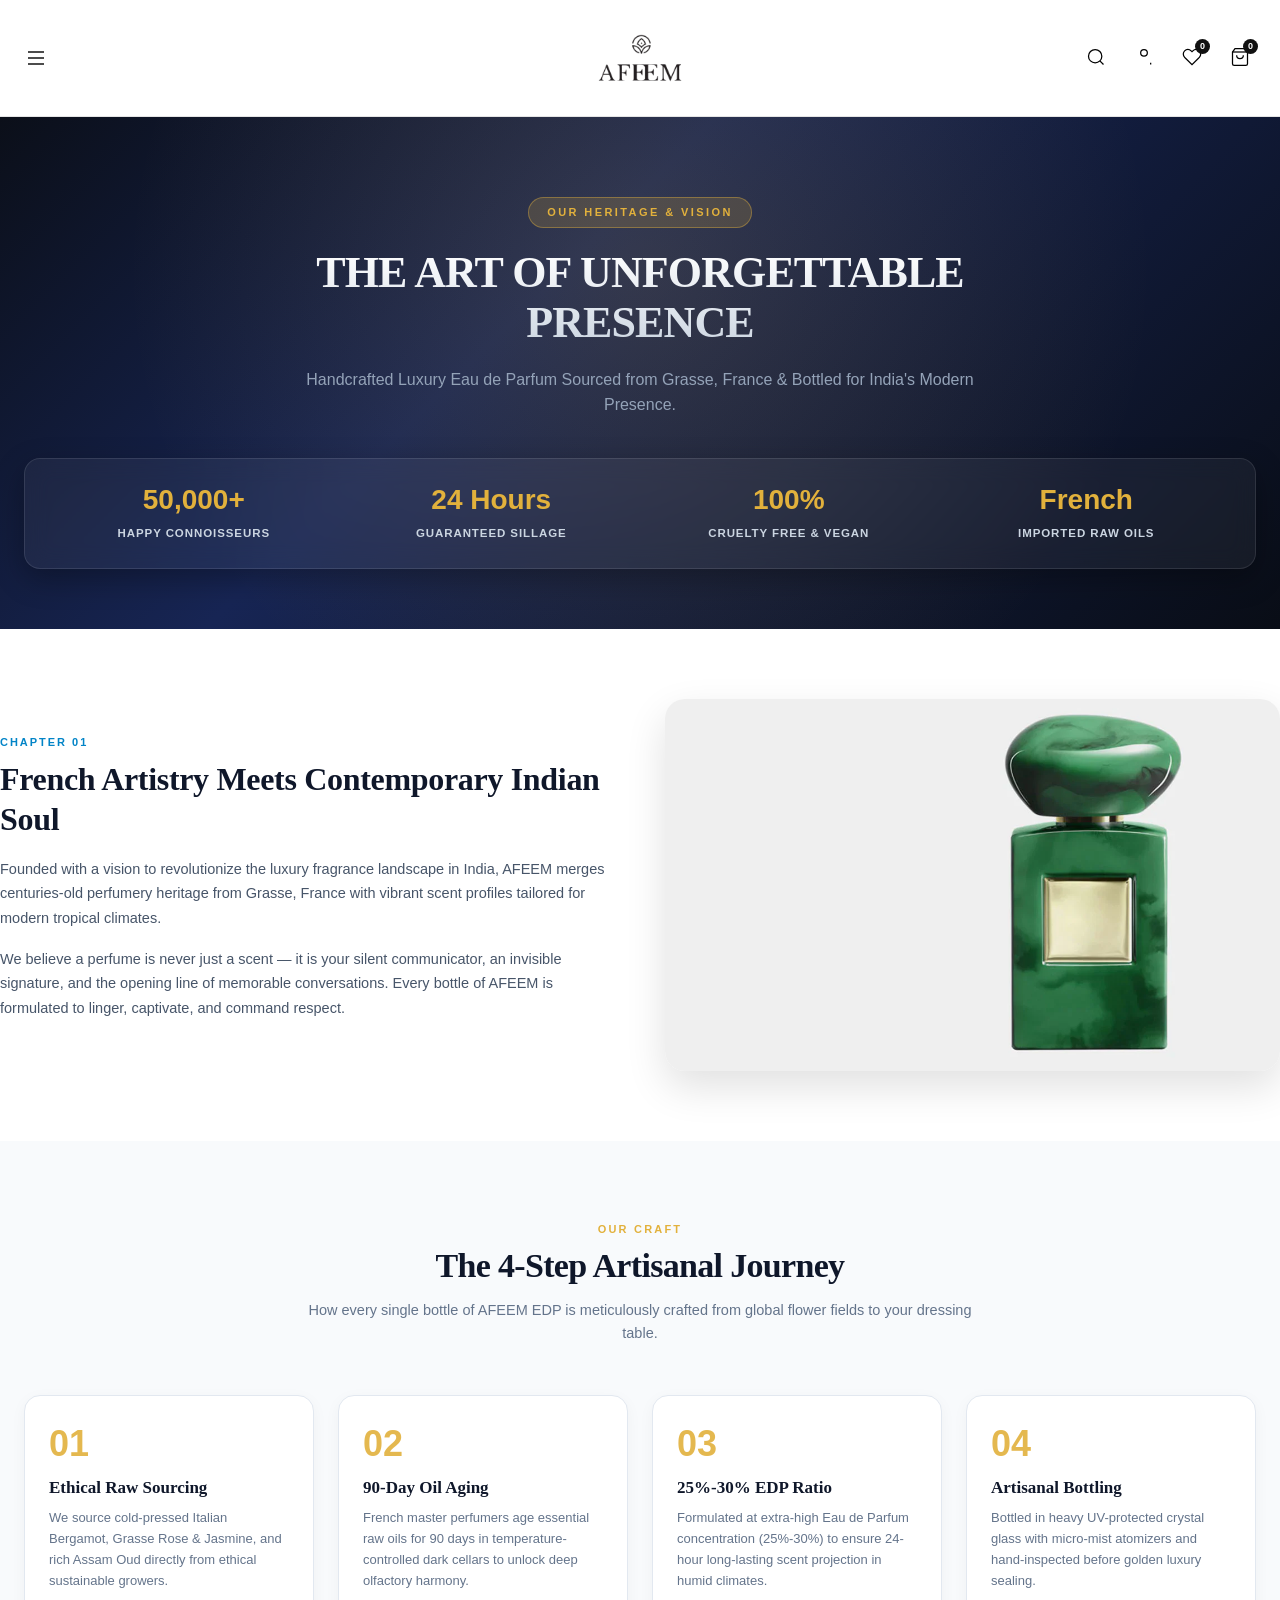
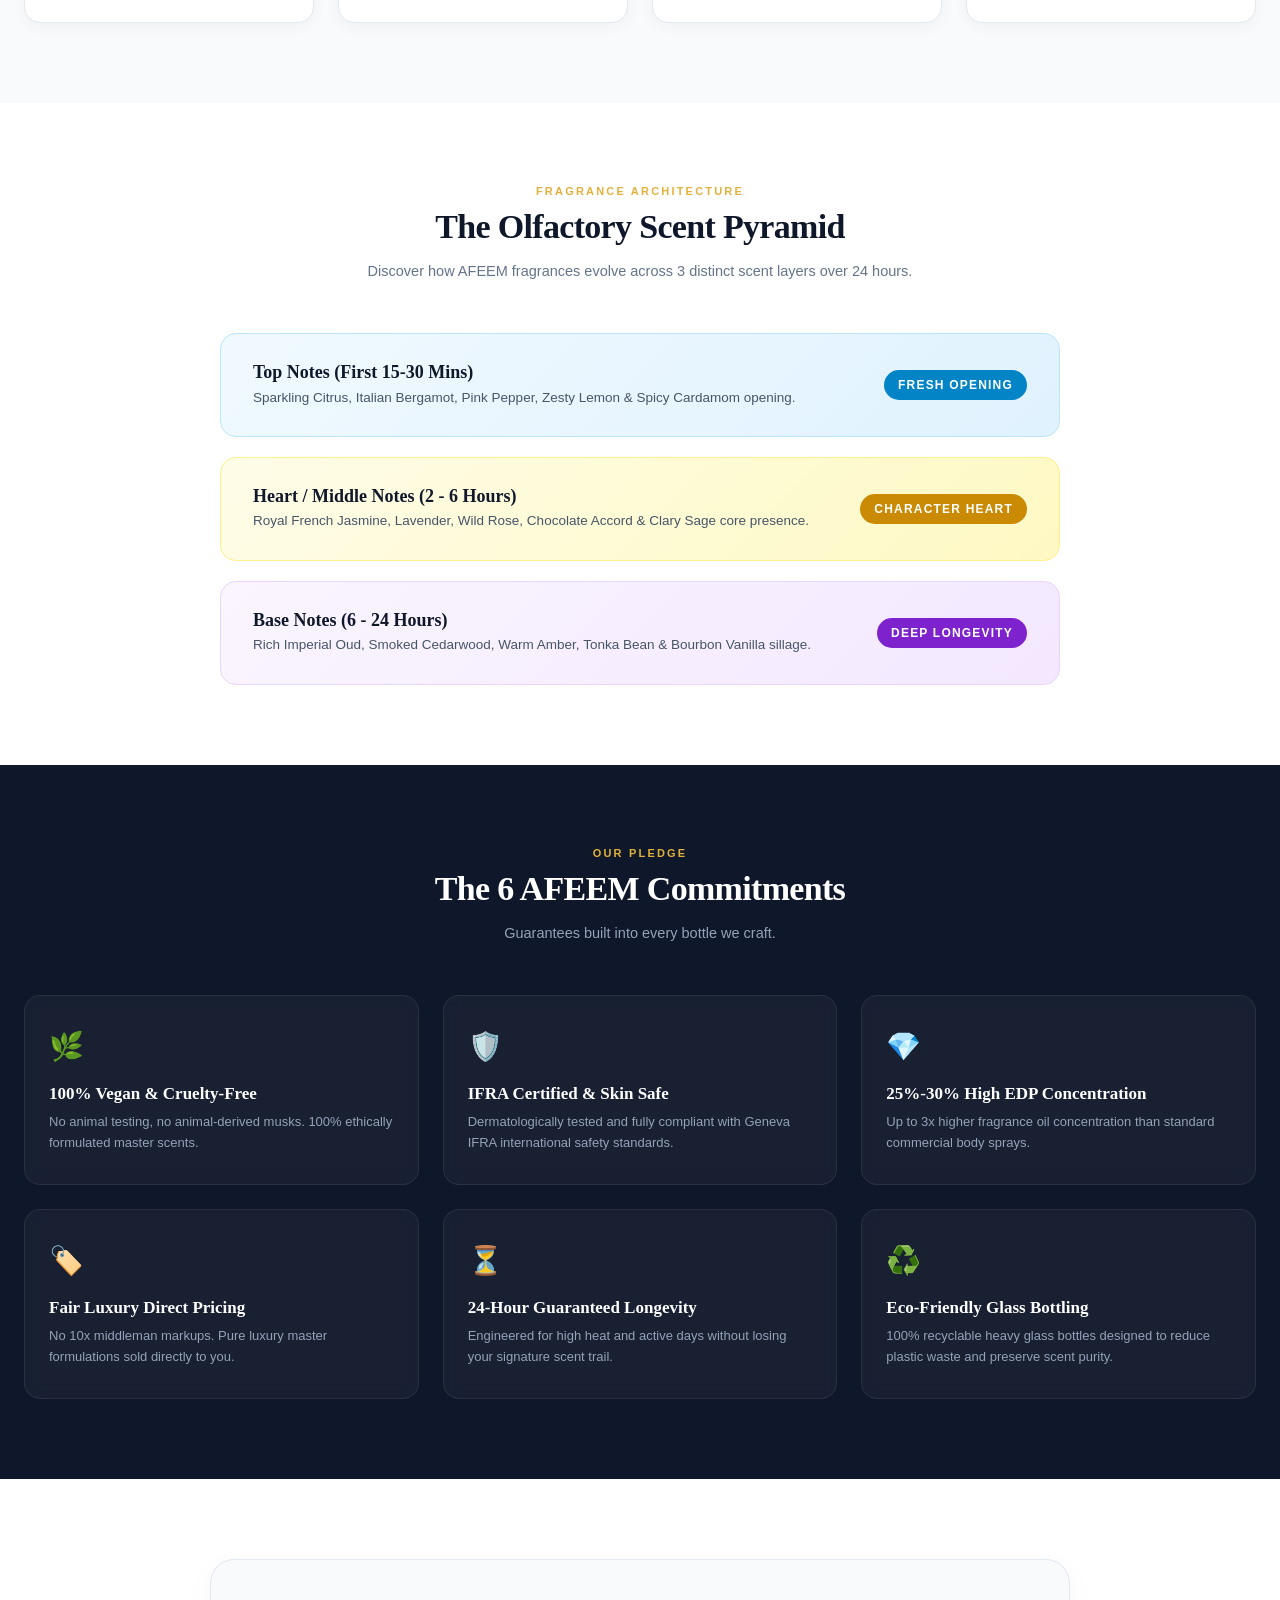
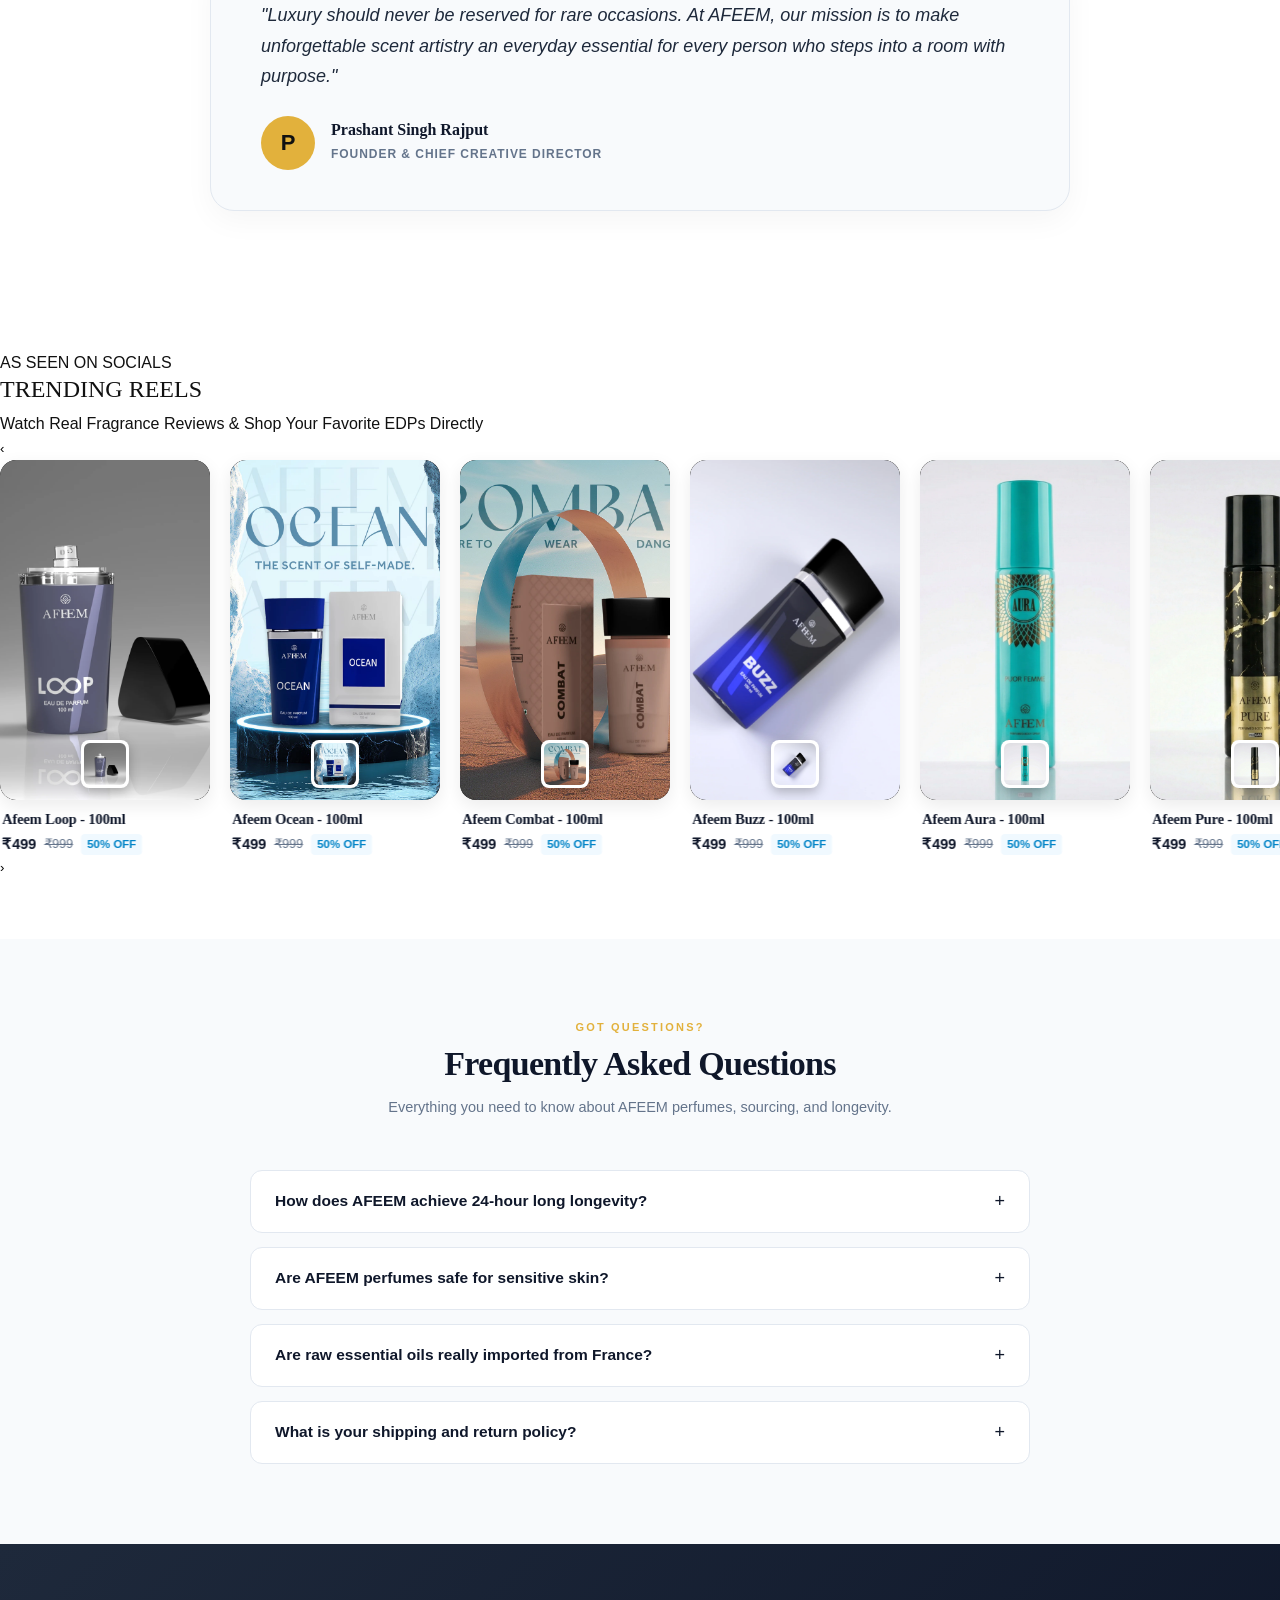
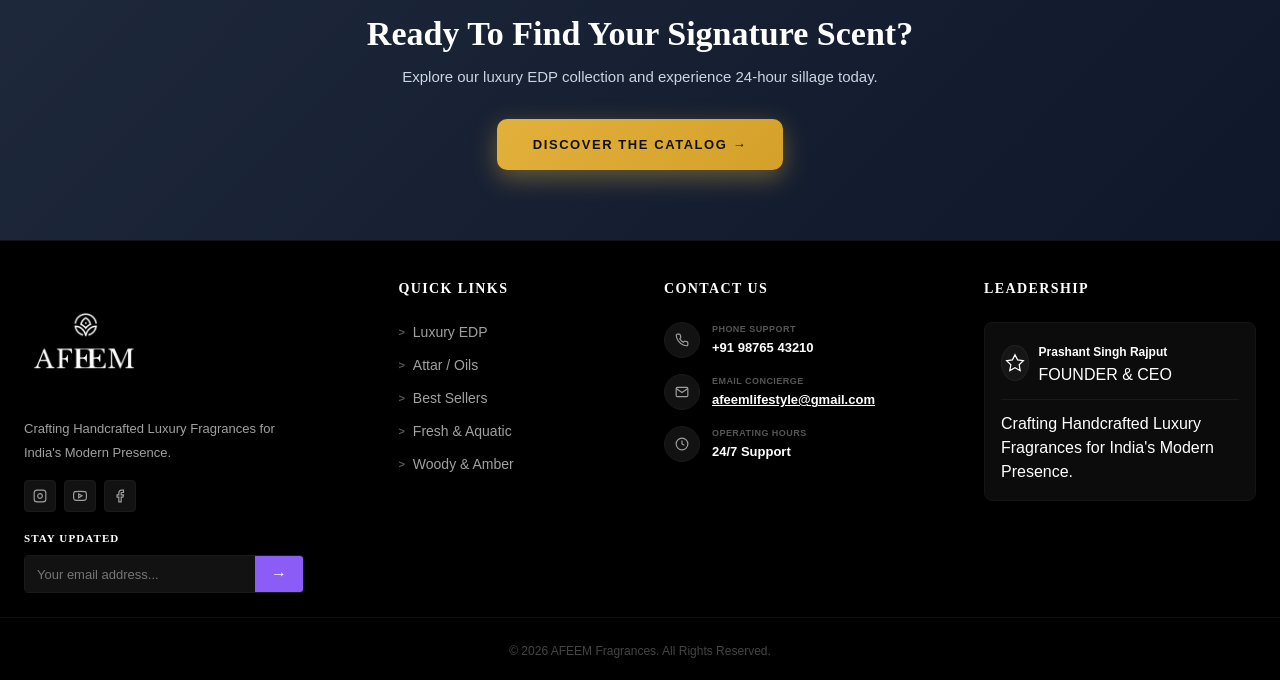
==== commit 325f1eb4: "Create Grand Professional Multi-Section About Us Page (about.html) with stats bar, 4-step crafting p" ====
--- a/about.html
+++ b/about.html
@@ -3,8 +3,8 @@
 <head>
     <meta charset="UTF-8">
     <meta name="viewport" content="width=device-width, initial-scale=1.0">
-    <meta name="description" content="Learn about our journey, values, and how we craft French-inspired luxury fragrances.">
-    <title>Our Story - Afeem Fragrances</title>
+    <meta name="description" content="Discover the story of AFEEM Fragrances - Merging French perfumery heritage from Grasse with modern Indian luxury. 100% Cruelty Free & 24hr duration EDPs.">
+    <title>Our Story & Craftsmanship - AFEEM Fragrances</title>
     <!-- Stylesheets -->
     <link rel="stylesheet" href="assets/css/variables.css">
     <link rel="stylesheet" href="assets/css/style.css">
@@ -40,6 +40,7 @@
                 <ul class="nav-list">
                     <li><a href="index.html" class="nav-link">Home</a></li>
                     <li><a href="shop.html" class="nav-link">Catalog</a></li>
+                    <li><a href="about.html" class="nav-link active">About Us</a></li>
                     <li><a href="contact.html" class="nav-link">Contact</a></li>
                 </ul>
             </nav>
@@ -53,7 +54,7 @@
                 </button>
                 <button class="action-btn" id="account-trigger" aria-label="Open account drawer">
                     <svg width="20" height="20" viewBox="0 0 24 24" fill="none" stroke="currentColor" stroke-width="1.5">
-                        <path d="M20 21v-2a4 4 0 0 0-4-4H8a4 4 0 0 0-4 4v2"></path>
+                        <path d="M20 21v-2a4 4 0 0 4-4H8a4 4 0 0 0-4 4v2"></path>
                         <circle cx="12" cy="7" r="4"></circle>
                     </svg>
                 </button>
@@ -75,72 +76,308 @@
         </div>
     </header>
 
-    <!-- Main Content Area -->
     <main>
-        
-        <!-- About Header Banner -->
-        <section class="page-header" style="background-color: var(--color-bg-secondary);">
-            <div class="container text-center">
-                <nav class="breadcrumbs" aria-label="Breadcrumb">
-                    <a href="index.html">Home</a>
-                    <span class="separator">/</span>
-                    <span class="current">Our Story</span>
-                </nav>
-                <h1 class="page-title">About AFEEM</h1>
-            </div>
-        </section>
-
-        <!-- Brand Story Section -->
-        <section class="about-content container">
-            <div class="about-grid">
-                <div class="about-text-block">
-                    <h2>French Artistry Meets Contemporary Indian Soul</h2>
-                    <p>Founded with a vision to redefine the premium fragrance experience in India, AFEEM merges legacy perfumery techniques from Grasse, France with vibrant modern scent profiles tailored for the contemporary Indian lifestyle.</p>
-                    <p>We believe that a fragrance is more than just a scent. It's a silent communicator, an extension of your character, and the beginning of memorable conversations. That is why every single spray is crafted to last, linger, and captivate.</p>
-                    
-                    <div class="about-metrics">
-                        <div class="metric-item">
-                            <span class="metric-number">100%</span>
-                            <span class="metric-label">Cruelty-Free</span>
-                        </div>
-                        <div class="metric-item">
-                            <span class="metric-number">12 Hours+</span>
-                            <span class="metric-label">Scent Longevity</span>
-                        </div>
-                        <div class="metric-item">
-                            <span class="metric-number">French</span>
-                            <span class="metric-label">Imported Oils</span>
-                        </div>
-                    </div>
-                </div>
-                <div class="about-image-block">
-                    <img src="assets/images/banner/promo-1.webp" alt="Perfumery craftsmanship" class="about-img">
-                </div>
-            </div>
-        </section>
-
-        <!-- Values Section -->
-        <section class="values-section" style="background-color: var(--color-bg-secondary);">
-            <div class="container">
-                <h2 class="section-title text-center">Our Core Values</h2>
-                <div class="values-grid">
-                    <div class="value-card">
-                        <h4>Pure Craftsmanship</h4>
-                        <p>We source the finest raw floral, citrus, and woody oils from reputable global growers to construct balanced scent formulations.</p>
-                    </div>
-                    <div class="value-card">
-                        <h4>Fair Transparency</h4>
-                        <p>No markup inflation. Luxury formulations sold directly to customers, bypassing distributors to keep prices premium but accessible.</p>
-                    </div>
-                    <div class="value-card">
-                        <h4>Absolute Safety</h4>
-                        <p>All AFEEM products are dermatologically safe, paraben-free, and formulated to meet international IFRA standards.</p>
-                    </div>
-                </div>
+        <!-- SECTION 1: Grand Hero Banner & Stats Bar -->
+        <section class="about-hero-banner">
+            <div class="container">
+                <div class="about-hero-content">
+                    <span class="about-hero-tag">OUR HERITAGE & VISION</span>
+                    <h1 class="about-hero-title">THE ART OF UNFORGETTABLE PRESENCE</h1>
+                    <p class="about-hero-sub">Handcrafted Luxury Eau de Parfum Sourced from Grasse, France & Bottled for India's Modern Presence.</p>
+                </div>
+
+                <div class="about-stats-bar">
+                    <div class="stat-item">
+                        <span class="stat-num">50,000+</span>
+                        <span class="stat-lbl">Happy Connoisseurs</span>
+                    </div>
+                    <div class="stat-item">
+                        <span class="stat-num">24 Hours</span>
+                        <span class="stat-lbl">Guaranteed Sillage</span>
+                    </div>
+                    <div class="stat-item">
+                        <span class="stat-num">100%</span>
+                        <span class="stat-lbl">Cruelty Free & Vegan</span>
+                    </div>
+                    <div class="stat-item">
+                        <span class="stat-num">French</span>
+                        <span class="stat-lbl">Imported Raw Oils</span>
+                    </div>
+                </div>
+            </div>
+        </section>
+
+        <!-- SECTION 2: Chapter 1 - Origin Story Split -->
+        <section class="about-chapter-section container">
+            <div class="about-chapter-grid">
+                <div class="chapter-text-block">
+                    <span class="chapter-badge">CHAPTER 01</span>
+                    <h2 class="chapter-title">French Artistry Meets Contemporary Indian Soul</h2>
+                    <p class="chapter-text">Founded with a vision to revolutionize the luxury fragrance landscape in India, AFEEM merges centuries-old perfumery heritage from Grasse, France with vibrant scent profiles tailored for modern tropical climates.</p>
+                    <p class="chapter-text">We believe a perfume is never just a scent — it is your silent communicator, an invisible signature, and the opening line of memorable conversations. Every bottle of AFEEM is formulated to linger, captivate, and command respect.</p>
+                </div>
+                <div class="chapter-img-box">
+                    <img src="assets/images/banner/promo-1.webp" alt="AFEEM Perfumery Craftsmanship">
+                </div>
+            </div>
+        </section>
+
+        <!-- SECTION 3: Chapter 2 - 4-Step Artisanal Crafting Timeline -->
+        <section class="crafting-section">
+            <div class="container">
+                <div class="section-head-center">
+                    <span class="section-head-tag">OUR CRAFT</span>
+                    <h2 class="section-head-title">The 4-Step Artisanal Journey</h2>
+                    <p class="section-head-desc">How every single bottle of AFEEM EDP is meticulously crafted from global flower fields to your dressing table.</p>
+                </div>
+
+                <div class="timeline-grid">
+                    <div class="timeline-card">
+                        <div class="timeline-num">01</div>
+                        <h4>Ethical Raw Sourcing</h4>
+                        <p>We source cold-pressed Italian Bergamot, Grasse Rose & Jasmine, and rich Assam Oud directly from ethical sustainable growers.</p>
+                    </div>
+                    <div class="timeline-card">
+                        <div class="timeline-num">02</div>
+                        <h4>90-Day Oil Aging</h4>
+                        <p>French master perfumers age essential raw oils for 90 days in temperature-controlled dark cellars to unlock deep olfactory harmony.</p>
+                    </div>
+                    <div class="timeline-card">
+                        <div class="timeline-num">03</div>
+                        <h4>25%-30% EDP Ratio</h4>
+                        <p>Formulated at extra-high Eau de Parfum concentration (25%-30%) to ensure 24-hour long-lasting scent projection in humid climates.</p>
+                    </div>
+                    <div class="timeline-card">
+                        <div class="timeline-num">04</div>
+                        <h4>Artisanal Bottling</h4>
+                        <p>Bottled in heavy UV-protected crystal glass with micro-mist atomizers and hand-inspected before golden luxury sealing.</p>
+                    </div>
+                </div>
+            </div>
+        </section>
+
+        <!-- SECTION 4: Olfactory Scent Pyramid Showcase -->
+        <section class="pyramid-section">
+            <div class="container">
+                <div class="section-head-center">
+                    <span class="section-head-tag">FRAGRANCE ARCHITECTURE</span>
+                    <h2 class="section-head-title">The Olfactory Scent Pyramid</h2>
+                    <p class="section-head-desc">Discover how AFEEM fragrances evolve across 3 distinct scent layers over 24 hours.</p>
+                </div>
+
+                <div class="pyramid-container">
+                    <div class="pyramid-tier top-notes">
+                        <div class="tier-details">
+                            <h4>Top Notes (First 15-30 Mins)</h4>
+                            <p>Sparkling Citrus, Italian Bergamot, Pink Pepper, Zesty Lemon & Spicy Cardamom opening.</p>
+                        </div>
+                        <span class="tier-badge">FRESH OPENING</span>
+                    </div>
+
+                    <div class="pyramid-tier heart-notes">
+                        <div class="tier-details">
+                            <h4>Heart / Middle Notes (2 - 6 Hours)</h4>
+                            <p>Royal French Jasmine, Lavender, Wild Rose, Chocolate Accord & Clary Sage core presence.</p>
+                        </div>
+                        <span class="tier-badge">CHARACTER HEART</span>
+                    </div>
+
+                    <div class="pyramid-tier base-notes">
+                        <div class="tier-details">
+                            <h4>Base Notes (6 - 24 Hours)</h4>
+                            <p>Rich Imperial Oud, Smoked Cedarwood, Warm Amber, Tonka Bean & Bourbon Vanilla sillage.</p>
+                        </div>
+                        <span class="tier-badge">DEEP LONGEVITY</span>
+                    </div>
+                </div>
+            </div>
+        </section>
+
+        <!-- SECTION 5: 6 Core Brand Pillars Grid -->
+        <section class="pillars-section">
+            <div class="container">
+                <div class="section-head-center">
+                    <span class="section-head-tag">OUR PLEDGE</span>
+                    <h2 class="section-head-title">The 6 AFEEM Commitments</h2>
+                    <p class="section-head-desc">Guarantees built into every bottle we craft.</p>
+                </div>
+
+                <div class="pillars-grid">
+                    <div class="pillar-card">
+                        <span class="pillar-icon">🌿</span>
+                        <h4>100% Vegan & Cruelty-Free</h4>
+                        <p>No animal testing, no animal-derived musks. 100% ethically formulated master scents.</p>
+                    </div>
+                    <div class="pillar-card">
+                        <span class="pillar-icon">🛡️</span>
+                        <h4>IFRA Certified & Skin Safe</h4>
+                        <p>Dermatologically tested and fully compliant with Geneva IFRA international safety standards.</p>
+                    </div>
+                    <div class="pillar-card">
+                        <span class="pillar-icon">💎</span>
+                        <h4>25%-30% High EDP Concentration</h4>
+                        <p>Up to 3x higher fragrance oil concentration than standard commercial body sprays.</p>
+                    </div>
+                    <div class="pillar-card">
+                        <span class="pillar-icon">🏷️</span>
+                        <h4>Fair Luxury Direct Pricing</h4>
+                        <p>No 10x middleman markups. Pure luxury master formulations sold directly to you.</p>
+                    </div>
+                    <div class="pillar-card">
+                        <span class="pillar-icon">⏳</span>
+                        <h4>24-Hour Guaranteed Longevity</h4>
+                        <p>Engineered for high heat and active days without losing your signature scent trail.</p>
+                    </div>
+                    <div class="pillar-card">
+                        <span class="pillar-icon">♻️</span>
+                        <h4>Eco-Friendly Glass Bottling</h4>
+                        <p>100% recyclable heavy glass bottles designed to reduce plastic waste and preserve scent purity.</p>
+                    </div>
+                </div>
+            </div>
+        </section>
+
+        <!-- SECTION 6: Founder & Leadership Commitment -->
+        <section class="founder-section">
+            <div class="container">
+                <div class="founder-card">
+                    <div class="founder-quote">
+                        "Luxury should never be reserved for rare occasions. At AFEEM, our mission is to make unforgettable scent artistry an everyday essential for every person who steps into a room with purpose."
+                    </div>
+                    <div class="founder-meta">
+                        <div class="founder-avatar">P</div>
+                        <div>
+                            <h4 class="founder-name">Prashant Singh Rajput</h4>
+                            <span class="founder-role">Founder & Chief Creative Director</span>
+                        </div>
+                    </div>
+                </div>
+            </div>
+        </section>
+
+        <!-- SECTION 7: Shoppable Video Reels Section -->
+        <section class="shoppable-reels-section">
+            <div class="reels-section-header">
+                <span class="reels-sub-badge">AS SEEN ON SOCIALS</span>
+                <h2 class="reels-main-title">TRENDING REELS</h2>
+                <p class="reels-subtitle">Watch Real Fragrance Reviews & Shop Your Favorite EDPs Directly</p>
+            </div>
+            
+            <div class="reels-carousel-container">
+                <button class="reels-nav-btn prev-btn" onclick="scrollReelsCarousel(-1)" aria-label="Scroll reels left">&lsaquo;</button>
+                <div class="reels-carousel-track" id="reels-carousel-track">
+                    <!-- JavaScript dynamically injects reels cards -->
+                </div>
+                <button class="reels-nav-btn next-btn" onclick="scrollReelsCarousel(1)" aria-label="Scroll reels right">&rsaquo;</button>
+            </div>
+        </section>
+
+        <!-- SECTION 8: Brand FAQ Accordion -->
+        <section class="faq-section">
+            <div class="container">
+                <div class="section-head-center">
+                    <span class="section-head-tag">GOT QUESTIONS?</span>
+                    <h2 class="section-head-title">Frequently Asked Questions</h2>
+                    <p class="section-head-desc">Everything you need to know about AFEEM perfumes, sourcing, and longevity.</p>
+                </div>
+
+                <div class="faq-accordion">
+                    <div class="faq-item">
+                        <button class="faq-question" onclick="toggleFaq(this)">
+                            <span>How does AFEEM achieve 24-hour long longevity?</span>
+                            <span class="faq-toggle-icon">+</span>
+                        </button>
+                        <div class="faq-answer">
+                            AFEEM uses extra-high 25%-30% Eau de Parfum (EDP) oil concentration sourced directly from Grasse, France. Combined with our 90-day dark cellar oil aging process, the base notes (Oud, Amber, Vanilla) bind securely to skin pores and clothing fibers for all-day sillage.
+                        </div>
+                    </div>
+
+                    <div class="faq-item">
+                        <button class="faq-question" onclick="toggleFaq(this)">
+                            <span>Are AFEEM perfumes safe for sensitive skin?</span>
+                            <span class="faq-toggle-icon">+</span>
+                        </button>
+                        <div class="faq-answer">
+                            Yes! All AFEEM formulations are 100% dermatologically tested, paraben-free, phthalate-free, and fully compliant with Geneva International Fragrance Association (IFRA) safety standards.
+                        </div>
+                    </div>
+
+                    <div class="faq-item">
+                        <button class="faq-question" onclick="toggleFaq(this)">
+                            <span>Are raw essential oils really imported from France?</span>
+                            <span class="faq-toggle-icon">+</span>
+                        </button>
+                        <div class="faq-answer">
+                            Absolutely. Our primary floral and citrus essential oil concentrates are crafted and imported from historical perfumeries in Grasse, France, while our rare resinous Ouds are sourced ethically from Assam.
+                        </div>
+                    </div>
+
+                    <div class="faq-item">
+                        <button class="faq-question" onclick="toggleFaq(this)">
+                            <span>What is your shipping and return policy?</span>
+                            <span class="faq-toggle-icon">+</span>
+                        </button>
+                        <div class="faq-answer">
+                            We offer Free Shipping on all orders over ₹999 with 2-4 day express delivery across India. If your package arrives damaged or missing, our 24/7 Concierge concierge team replaces it hassle-free.
+                        </div>
+                    </div>
+                </div>
+            </div>
+        </section>
+
+        <!-- SECTION 9: Grand Gold CTA Banner -->
+        <section class="about-cta-section">
+            <div class="container">
+                <h2 class="cta-title">Ready To Find Your Signature Scent?</h2>
+                <p class="cta-sub">Explore our luxury EDP collection and experience 24-hour sillage today.</p>
+                <a href="shop.html" class="btn-about-gold-cta">DISCOVER THE CATALOG &rarr;</a>
             </div>
         </section>
 
     </main>
+
+    <!-- Shoppable Reel Lightbox Modal -->
+    <div class="shoppable-reel-modal" id="shoppable-reel-modal" aria-hidden="true" role="dialog">
+        <div class="reel-modal-overlay" onclick="closeReelModal()"></div>
+        <div class="reel-modal-dialog">
+            <button class="reel-modal-close" onclick="closeReelModal()" aria-label="Close modal">&times;</button>
+            <button class="reel-panel-wishlist-top-btn" id="reel-modal-panel-wishlist-btn" title="Add to Wishlist">
+                <svg width="18" height="18" viewBox="0 0 24 24" fill="none" stroke="currentColor" stroke-width="2">
+                    <path d="M20.84 4.61a5.5 5.5 0 0 0-7.78 0L12 5.67l-1.06-1.06a5.5 5.5 0 0 0-7.78 7.78l1.06 1.06L12 21.23l7.78-7.78 1.06-1.06a5.5 5.5 0 0 0 0-7.78z"></path>
+                </svg>
+            </button>
+            <div class="reel-modal-content-grid">
+                <div class="reel-video-panel">
+                    <div id="reel-video-frame-container" style="width:100%; height:100%; position:relative; overflow:hidden;"></div>
+                    <button class="reel-sound-toggle" id="reel-sound-toggle" onclick="toggleReelModalSound()" aria-label="Toggle Sound">
+                        <span id="reel-sound-icon">🔊</span>
+                    </button>
+                    <button class="reel-video-share-btn" id="reel-video-share-btn" title="Open Video Link">
+                        <svg width="18" height="18" viewBox="0 0 24 24" fill="none" stroke="currentColor" stroke-width="2">
+                            <path d="M10 13a5 5 0 0 0 7.54.54l3-3a5 5 0 0 0-7.07-7.07l-1.72 1.71"></path>
+                            <path d="M14 11a5 5 0 0 0-7.54-.54l-3 3a5 5 0 0 0 7.07 7.07l1.71-1.71"></path>
+                        </svg>
+                    </button>
+                </div>
+                <div class="reel-product-panel">
+                    <div class="reel-product-img-box">
+                        <img id="reel-modal-prod-img" src="assets/images/products/loop-1.webp" alt="Product">
+                    </div>
+                    <h3 class="reel-prod-title" id="reel-modal-prod-title">Afeem Loop - 100ml</h3>
+                    <div class="reel-prod-price-row">
+                        <span class="reel-price-current" id="reel-modal-prod-price">₹499</span>
+                        <span class="reel-price-strike" id="reel-modal-prod-strike">₹999</span>
+                        <span class="reel-price-discount" id="reel-modal-prod-discount">50% OFF</span>
+                    </div>
+                    <p class="reel-prod-desc" id="reel-modal-prod-desc">GILDED. GRAND. GLORIOUS. Quiet luxury EDP.</p>
+                    <div class="reel-modal-actions">
+                        <button class="btn-reel-add-cart" id="reel-modal-add-cart-btn">ADD TO CART</button>
+                        <a href="product.html?id=afeem-loop" class="btn-reel-view-product" id="reel-modal-view-prod-btn">VIEW PRODUCT &rarr;</a>
+                    </div>
+                </div>
+            </div>
+        </div>
+    </div>
 
     <!-- Site Footer -->
     <footer class="main-footer">
@@ -243,170 +480,37 @@
             <div class="footer-links-col">
                 <h4 class="footer-title">LEADERSHIP</h4>
                 <div class="leadership-card">
-                    <!-- Profile Row -->
                     <div class="leadership-profile-row">
                         <div class="leadership-avatar">
-                            <!-- SVG decorative crest/icon for master perfumers -->
                             <svg width="20" height="20" viewBox="0 0 24 24" fill="none" stroke="currentColor" stroke-width="1.5">
-                                <path d="M12 22s8-4 8-10V5l-8-3-8 3v7c0 6 8 10 8 10z"></path>
+                                <path d="M12 2L15.09 8.26L22 9.27L17 14.14L18.18 21.02L12 17.77L5.82 21.02L7 14.14L2 9.27L8.91 8.26L12 2Z"></path>
                             </svg>
                         </div>
-                        <div class="leadership-info">
-                            <span class="leadership-name">Afeem Perfumery House</span>
-                            <span class="leadership-tagline">Kannauj & Grasse Masters</span>
-                            <span class="leadership-company">Afeem Fragrances Pvt. Ltd.</span>
-                        </div>
-                    </div>
-                    <!-- Bullet checklist -->
-                    <ul class="leadership-checkpoints">
-                        <li>
-                            <span class="green-check">&bull;</span>
-                            <span class="checkpoint-text">100% Handcrafted Luxury Oils</span>
-                        </li>
-                        <li>
-                            <span class="green-check">&bull;</span>
-                            <span class="checkpoint-text">French & Indian Master Noses</span>
-                        </li>
-                        <li>
-                            <span class="green-check">&bull;</span>
-                            <span class="checkpoint-text">8-Week Aged Maceration</span>
-                        </li>
-                        <li>
-                            <span class="green-check">&bull;</span>
-                            <span class="checkpoint-text">Sustainable & Cruelty-Free</span>
-                        </li>
-                    </ul>
-                    <!-- Button -->
-                    <button type="button" class="btn leadership-card-btn">
-                        <svg width="12" height="12" viewBox="0 0 24 24" fill="none" stroke="currentColor" stroke-width="2" style="margin-right: 6px;">
-                            <path d="M21 15a2 2 0 0 1-2 2H7l-4 4V5a2 2 0 0 1 2-2h14a2 2 0 0 1 2 2z"></path>
-                        </svg>
-                        CONTACT CONCIERGE
-                    </button>
+                        <div class="leadership-text-meta">
+                            <span class="leadership-name">Prashant Singh Rajput</span>
+                            <span class="leadership-role">FOUNDER & CEO</span>
+                        </div>
+                    </div>
+                    <p class="leadership-bio">Crafting Handcrafted Luxury Fragrances for India's Modern Presence.</p>
                 </div>
             </div>
         </div>
 
-        <div class="footer-bottom container">
-            <p class="copyright-text">&copy; Copyright 2026 AFEEM. Made with Passion. All Rights Reserved.</p>
+        <div class="footer-bottom text-center">
+            <div class="container">
+                <p>&copy; 2026 AFEEM Fragrances. All Rights Reserved.</p>
+            </div>
         </div>
     </footer>
 
-    <!-- Universal Drawers & Popups -->
-    
-    <!-- Mobile Navigation Drawer -->
-    <aside class="drawer drawer-left" id="mobile-menu-drawer" aria-hidden="true">
-        <div class="drawer-overlay" data-close></div>
-        <div class="drawer-content">
-            <div class="drawer-header">
-                <span class="drawer-title">MENU</span>
-                <button class="drawer-close" aria-label="Close menu">&times;</button>
-            </div>
-            <div class="drawer-body">
-                <ul class="mobile-nav-list">
-                    <li><a href="index.html">Home</a></li>
-                    <li><a href="shop.html">Catalog</a></li>
-                    <li><a href="contact.html">Contact</a></li>
-                </ul>
-            </div>
-        </div>
-    </aside>
-
-    <!-- Shopping Cart Drawer -->
-    <aside class="drawer drawer-right" id="cart-drawer" aria-hidden="true">
-        <div class="drawer-overlay" data-close></div>
-        <div class="drawer-content">
-            <div class="drawer-header">
-                <span class="drawer-title">YOUR SHOPPING BAG (<span id="cart-drawer-count">0</span>)</span>
-                <button class="drawer-close" aria-label="Close cart">&times;</button>
-            </div>
-            <div class="drawer-body" id="cart-drawer-body">
-                <div class="drawer-empty-state" id="cart-empty-state">
-                    <p>Your shopping bag is empty</p>
-                    <a href="shop.html" class="btn btn-primary">Go to the shop</a>
-                </div>
-                <div class="drawer-items-list hidden" id="cart-items-container"></div>
-            </div>
-            <div class="drawer-footer hidden" id="cart-drawer-footer">
-                <div class="cart-totals">
-                    <span>CART TOTAL:</span>
-                    <span class="cart-total-price" id="cart-total-price">Rs. 0.00</span>
-                </div>
-                <button class="btn btn-primary btn-block">Checkout Securely</button>
-            </div>
-        </div>
-    </aside>
-
-    <!-- Search Slide-down Panel Overlay -->
-    <aside class="search-overlay" id="search-panel" aria-hidden="true">
-        <div class="search-overlay-bg" data-close></div>
-        <div class="search-container">
-            <div class="search-header">
-                <h3 class="search-title">Search Our Store</h3>
-                <button class="search-close" id="search-close-btn" aria-label="Close search">&times;</button>
-            </div>
-            <div class="search-body">
-                <form class="search-form" id="search-panel-form">
-                    <input type="search" placeholder="Search for fragrances, scents..." required id="search-input">
-                    <button type="submit" class="search-submit-btn" aria-label="Submit search">
-                        <svg width="20" height="20" viewBox="0 0 24 24" fill="none" stroke="currentColor" stroke-width="1.5">
-                            <circle cx="11" cy="11" r="8"></circle>
-                            <line x1="21" y1="21" x2="16.65" y2="16.65"></line>
-                        </svg>
-                    </button>
-                </form>
-                <div class="search-results-preview" id="search-results-preview"></div>
-            </div>
-        </div>
-    </aside>
-
-    <!-- Wishlist Drawer -->
-    <aside class="drawer drawer-right" id="wishlist-drawer" aria-hidden="true">
-        <div class="drawer-overlay" data-close></div>
-        <div class="drawer-content">
-            <div class="drawer-header">
-                <span class="drawer-title">YOUR WISHLIST</span>
-                <button class="drawer-close" aria-label="Close wishlist">&times;</button>
-            </div>
-            <div class="drawer-body" id="wishlist-drawer-body">
-                <div class="drawer-empty-state" id="wishlist-empty-state">
-                    <p>Your wishlist is empty</p>
-                    <a href="shop.html" class="btn btn-primary">Discover Fragrances</a>
-                </div>
-                <div class="drawer-items-list hidden" id="wishlist-items-container"></div>
-            </div>
-        </div>
-    </aside>
-
-    <!-- Account Drawer -->
-    <aside class="drawer drawer-right" id="account-drawer" aria-hidden="true">
-        <div class="drawer-overlay" data-close></div>
-        <div class="drawer-content">
-            <div class="drawer-header">
-                <span class="drawer-title" id="account-drawer-title">Login</span>
-                <button class="drawer-close" aria-label="Close account">&times;</button>
-            </div>
-            <div class="drawer-body">
-                <div class="account-panel active" id="panel-login">
-                    <h3>Great to have you back!</h3>
-                    <form class="account-form" id="login-form">
-                        <div class="form-group">
-                            <label for="login-email">Email *</label>
-                            <input type="email" id="login-email" required>
-                        </div>
-                        <div class="form-group">
-                            <label for="login-password">Password *</label>
-                            <input type="password" id="login-password" required>
-                        </div>
-                        <button type="submit" class="btn btn-primary btn-block">Sign In</button>
-                    </form>
-                </div>
-            </div>
-        </div>
-    </aside>
-
-    <!-- JavaScript Files -->
-    <script src="assets/js/menu.js" defer></script>
-    <script src="assets/js/app.js" defer></script>
+    <!-- Scripts -->
+    <script src="assets/js/products.js"></script>
+    <script src="assets/js/app.js"></script>
+    <script>
+        function toggleFaq(btn) {
+            const item = btn.parentElement;
+            item.classList.toggle('active');
+        }
+    </script>
 </body>
 </html>
--- a/assets/css/style.css
+++ b/assets/css/style.css
@@ -5937,33 +5937,7 @@
 }
 
 .card-hover-overlay {
-    position: absolute;
-    top: 0;
-    left: 0;
-    width: 100%;
-    height: 100%;
-    background: rgba(0, 0, 0, 0.45);
-    opacity: 0;
-    display: flex;
-    align-items: center;
-    justify-content: center;
-    transition: opacity 0.3s ease;
-    z-index: 3;
-}
-
-.social-feed-card:hover .card-hover-overlay {
-    opacity: 1;
-}
-
-.card-overlay-btn {
-    padding: 10px 20px;
-    background: #ffffff;
-    color: #111111;
-    font-size: 11.5px;
-    font-weight: 800;
-    letter-spacing: 0.1em;
-    border-radius: 20px;
-    box-shadow: 0 4px 14px rgba(0, 0, 0, 0.25);
+    display: none !important;
 }
 
 .card-info-wrap {
@@ -6051,3 +6025,1122 @@
     font-size: 11px;
     color: #64748b;
 }
+
+/* ==========================================================================
+   Shoppable Video Reels Section (Below Hot Deals) & Lightbox Split Modal
+   Matching Reference Screenshots 1 & 2
+   ========================================================================== */
+.shoppable-reels-section {
+    padding: 60px 0;
+    background: #ffffff;
+}
+
+.reels-carousel-wrapper {
+    position: relative;
+    width: 100%;
+    overflow: hidden;
+    margin-top: 30px;
+}
+
+.reels-carousel-track-container {
+    width: 100%;
+    overflow: hidden;
+    padding: 10px 0 20px;
+}
+
+.reels-carousel-track {
+    display: flex;
+    gap: 20px;
+    width: max-content;
+    animation: reelsMarquee 35s linear infinite;
+    will-change: transform;
+}
+
+.reels-carousel-track:hover {
+    animation-play-state: paused !important;
+}
+
+@keyframes reelsMarquee {
+    0% {
+        transform: translateX(0);
+    }
+    100% {
+        transform: translateX(-50%);
+    }
+}
+
+/* Reel Card Item (Image 2 Style) */
+.reel-item-card {
+    flex: 0 0 210px;
+    display: flex;
+    flex-direction: column;
+    cursor: pointer;
+    user-select: none;
+    transition: transform 0.3s ease;
+}
+
+.reel-item-card:hover {
+    transform: translateY(-6px);
+}
+
+.reel-video-box {
+    position: relative;
+    width: 100%;
+    height: 340px;
+    border-radius: 16px;
+    overflow: hidden;
+    background: #111111;
+    box-shadow: 0 6px 18px rgba(0, 0, 0, 0.08);
+}
+
+.reel-card-img {
+    width: 100%;
+    height: 100%;
+    object-fit: cover;
+    display: block;
+    transition: transform 0.4s ease;
+}
+
+.reel-item-card:hover .reel-card-img {
+    transform: scale(1.06);
+}
+
+.reel-card-play-icon {
+    position: absolute;
+    top: 50%;
+    left: 50%;
+    transform: translate(-50%, -50%);
+    width: 44px;
+    height: 44px;
+    background: rgba(255, 255, 255, 0.88);
+    backdrop-filter: blur(4px);
+    border-radius: 50%;
+    display: flex;
+    align-items: center;
+    justify-content: center;
+    color: #111111;
+    font-size: 14px;
+    padding-left: 3px;
+    box-shadow: 0 6px 20px rgba(0, 0, 0, 0.35);
+    z-index: 5;
+    transition: transform 0.3s ease, background 0.3s ease;
+}
+
+.reel-item-card:hover .reel-card-play-icon {
+    transform: translate(-50%, -50%) scale(1.15);
+    background: #ffffff;
+}
+
+.reel-iframe-cropper {
+    position: absolute;
+    top: -35%;
+    left: -35%;
+    width: 170%;
+    height: 170%;
+    pointer-events: none;
+}
+
+.reel-card-video {
+    width: 100%;
+    height: 100%;
+    border: none;
+    pointer-events: none;
+}
+
+/* Touch Shield prevents YouTube overlay play/pause/rewind controls from ever appearing */
+.reel-video-touch-shield {
+    position: absolute;
+    top: 0;
+    left: 0;
+    width: 100%;
+    height: 100%;
+    z-index: 10;
+    background: transparent;
+    cursor: pointer;
+}
+
+/* Overlaid Square Product Thumbnail Badge at Bottom Center (Image 2) */
+.reel-badge-thumb {
+    position: absolute;
+    bottom: 12px;
+    left: 50%;
+    transform: translateX(-50%);
+    width: 48px;
+    height: 48px;
+    background: #ffffff;
+    border-radius: 8px;
+    padding: 3px;
+    box-shadow: 0 4px 12px rgba(0, 0, 0, 0.25);
+    z-index: 6;
+}
+
+.reel-badge-thumb img {
+    width: 100%;
+    height: 100%;
+    object-fit: cover;
+    border-radius: 6px;
+}
+
+.reel-play-icon-overlay {
+    display: none !important;
+}
+
+/* Card Meta Below Reel Video (Image 2) */
+.reel-item-meta {
+    padding: 10px 2px 0;
+}
+
+.reel-item-title {
+    font-size: 14.5px;
+    font-weight: 800;
+    color: #0f172a;
+    margin: 0 0 5px 0;
+    line-height: 1.3;
+    white-space: nowrap;
+    overflow: hidden;
+    text-overflow: ellipsis;
+    letter-spacing: -0.01em;
+}
+
+.reel-item-price-row {
+    display: flex;
+    align-items: center;
+    gap: 8px;
+    font-size: 13.5px;
+}
+
+.reel-curr-price {
+    font-weight: 800;
+    color: #0f172a;
+    font-size: 14.5px;
+}
+
+.reel-old-price {
+    color: #64748b;
+    text-decoration: line-through;
+    font-size: 12.5px;
+}
+
+.reel-disc-badge {
+    color: #0284c7;
+    font-weight: 800;
+    font-size: 11.5px;
+    background: #f0f9ff;
+    padding: 2px 6px;
+    border-radius: 4px;
+}
+
+/* ==========================================================================
+   Shoppable Reel Lightbox Split Modal (Image 1 Style)
+   ========================================================================== */
+.shoppable-reel-modal {
+    position: fixed;
+    top: 0;
+    left: 0;
+    width: 100vw;
+    height: 100vh;
+    z-index: 99999;
+    display: flex;
+    align-items: center;
+    justify-content: center;
+    opacity: 0;
+    visibility: hidden;
+    transition: opacity 0.3s ease, visibility 0.3s ease;
+}
+
+.shoppable-reel-modal[aria-hidden="false"] {
+    opacity: 1;
+    visibility: visible;
+}
+
+.reel-modal-overlay {
+    position: absolute;
+    top: 0;
+    left: 0;
+    width: 100%;
+    height: 100%;
+    background: rgba(0, 0, 0, 0.85);
+    backdrop-filter: blur(8px);
+}
+
+.reel-modal-dialog {
+    position: relative;
+    z-index: 2;
+    width: 90%;
+    max-width: 820px;
+    height: 85vh;
+    max-height: 600px;
+    background: #ffffff;
+    border-radius: 20px;
+    overflow: hidden;
+    box-shadow: 0 25px 50px -12px rgba(0, 0, 0, 0.5);
+}
+
+.reel-modal-close {
+    position: absolute;
+    top: 14px;
+    right: 14px;
+    width: 38px;
+    height: 38px;
+    border-radius: 50%;
+    background: #f1f5f9;
+    border: none;
+    color: #111111;
+    font-size: 22px;
+    font-weight: 400;
+    line-height: 1;
+    cursor: pointer;
+    z-index: 10;
+    display: flex;
+    align-items: center;
+    justify-content: center;
+    transition: transform 0.2s ease, background 0.2s ease;
+}
+
+.reel-modal-close:hover {
+    transform: scale(1.1);
+    background: #e2e8f0;
+}
+
+.reel-modal-body {
+    display: grid;
+    grid-template-columns: 1fr 1fr;
+    height: 100%;
+    overflow: hidden;
+}
+
+@media (max-width: 768px) {
+    .reel-modal-body {
+        grid-template-columns: 1fr;
+        overflow-y: auto;
+    }
+}
+
+/* Left: Vertical Video Panel */
+.reel-video-panel {
+    position: relative;
+    background: #000000;
+    height: 100%;
+    overflow: hidden;
+}
+
+.reel-card-video {
+    width: 100%;
+    height: 100%;
+    object-fit: cover;
+    display: block;
+    border-radius: 16px;
+    pointer-events: none;
+}
+
+.reel-modal-video {
+    width: 100%;
+    height: 100%;
+    object-fit: cover;
+    display: block;
+    border: none;
+    pointer-events: none;
+}
+
+.reel-sound-toggle {
+    position: absolute;
+    top: 16px;
+    right: 16px;
+    width: 44px;
+    height: 44px;
+    border-radius: 50%;
+    background: rgba(17, 17, 17, 0.85);
+    color: #ffffff;
+    border: 1px.5px solid rgba(255, 255, 255, 0.4);
+    font-size: 20px;
+    cursor: pointer;
+    z-index: 999;
+    display: flex;
+    align-items: center;
+    justify-content: center;
+    backdrop-filter: blur(8px);
+    box-shadow: 0 4px 16px rgba(0, 0, 0, 0.5);
+    transition: all 0.25s ease;
+    pointer-events: auto;
+}
+
+.reel-sound-toggle:hover {
+    transform: scale(1.1);
+    background: #111111;
+}
+
+/* Floating Share Redirect Button Bottom Right Over Video */
+.reel-video-share-btn {
+    position: absolute;
+    bottom: 16px;
+    right: 16px;
+    width: 44px;
+    height: 44px;
+    border-radius: 50%;
+    background: rgba(17, 17, 17, 0.75);
+    color: #ffffff;
+    border: 1px solid rgba(255, 255, 255, 0.3);
+    cursor: pointer;
+    z-index: 20;
+    display: flex;
+    align-items: center;
+    justify-content: center;
+    backdrop-filter: blur(8px);
+    box-shadow: 0 4px 14px rgba(0, 0, 0, 0.4);
+    transition: all 0.25s ease;
+    pointer-events: auto;
+}
+
+.reel-video-share-btn:hover {
+    background: #2f889a;
+    border-color: #2f889a;
+    color: #ffffff;
+    transform: scale(1.1);
+}
+
+.reel-video-share-btn svg,
+.reel-panel-wishlist-top-btn svg {
+    transition: transform 0.2s ease;
+}
+
+.reel-video-share-btn:hover svg,
+.reel-panel-wishlist-top-btn:hover svg {
+    transform: scale(1.15);
+}
+
+/* Right: Product Details Panel */
+.reel-product-panel {
+    position: relative;
+    padding: 36px 32px;
+    display: flex;
+    flex-direction: column;
+    justify-content: flex-start;
+    background: #ffffff;
+    height: 100%;
+}
+
+.reel-modal-actions {
+    display: flex;
+    align-items: center;
+    gap: 12px;
+    margin-top: auto;
+    padding-top: 16px;
+}
+
+/* Wishlist Heart Button Directly Below Close (X) Button */
+.reel-panel-wishlist-top-btn {
+    position: absolute;
+    top: 62px;
+    right: 14px;
+    width: 38px;
+    height: 38px;
+    border-radius: 50%;
+    background: #f8fafc;
+    border: 1.5px solid #e2e8f0;
+    color: #111111;
+    display: flex;
+    align-items: center;
+    justify-content: center;
+    cursor: pointer;
+    z-index: 10;
+    transition: all 0.25s ease;
+    box-shadow: 0 2px 8px rgba(0, 0, 0, 0.08);
+}
+
+.reel-panel-wishlist-top-btn:hover,
+.reel-panel-wishlist-top-btn.active {
+    background: #e11d48;
+    border-color: #e11d48;
+    color: #ffffff;
+    transform: scale(1.1);
+}
+
+.reel-product-img-box {
+    width: 200px;
+    height: 200px;
+    margin: 10px auto 16px;
+    border-radius: 16px;
+    overflow: hidden;
+    background: #f8fafc;
+    display: flex;
+    align-items: center;
+    justify-content: center;
+    box-shadow: 0 8px 24px rgba(0, 0, 0, 0.08);
+}
+
+.reel-product-img-box img {
+    width: 100%;
+    height: 100%;
+    object-fit: cover;
+}
+
+.reel-prod-title {
+    font-size: 21px;
+    font-weight: 800;
+    color: #0f172a;
+    margin: 0 0 8px 0;
+    line-height: 1.3;
+}
+
+.reel-prod-price-row {
+    display: flex;
+    align-items: center;
+    gap: 12px;
+    margin-bottom: 12px;
+}
+
+.reel-price-current {
+    font-size: 23px;
+    font-weight: 800;
+    color: #0f172a;
+}
+
+.reel-price-strike {
+    font-size: 15px;
+    color: #64748b;
+    text-decoration: line-through;
+}
+
+.reel-price-discount {
+    font-size: 13px;
+    font-weight: 800;
+    color: #0284c7;
+    background: #f0f9ff;
+    padding: 3px 8px;
+    border-radius: 6px;
+}
+
+.reel-prod-desc {
+    font-size: 13px;
+    color: #334155;
+    font-weight: 600;
+    line-height: 1.5;
+    margin-bottom: 16px;
+    text-transform: uppercase;
+    letter-spacing: 0.03em;
+    display: -webkit-box;
+    -webkit-line-clamp: 2;
+    -webkit-box-orient: vertical;
+    overflow: hidden;
+    text-overflow: ellipsis;
+}
+
+
+
+.btn-reel-add-cart {
+    flex: 1.4;
+    padding: 14px 20px;
+    background: #e2b13c; /* Golden Yellow Button Matching Product Page */
+    color: #111111;
+    border: none;
+    border-radius: 10px;
+    font-size: 12.5px;
+    font-weight: 800;
+    letter-spacing: 0.06em;
+    cursor: pointer;
+    transition: all 0.25s ease;
+    box-shadow: 0 4px 14px rgba(226, 177, 60, 0.35);
+}
+
+.btn-reel-add-cart:hover {
+    background: #d4a029;
+    color: #111111;
+    transform: translateY(-1px);
+    box-shadow: 0 6px 18px rgba(226, 177, 60, 0.45);
+}
+
+.btn-reel-wishlist {
+    width: 44px;
+    height: 44px;
+    border-radius: 10px;
+    background: #f8fafc;
+    border: 1.5px solid #e2e8f0;
+    color: #111111;
+    display: flex;
+    align-items: center;
+    justify-content: center;
+    cursor: pointer;
+    transition: all 0.25s ease;
+}
+
+.btn-reel-wishlist:hover,
+.btn-reel-wishlist.active {
+    background: #e11d48;
+    border-color: #e11d48;
+    color: #ffffff;
+}
+
+.btn-reel-view-product {
+    flex: 1.4;
+    padding: 14px 20px;
+    background: #111111; /* Dark Luxury Secondary Button */
+    color: #ffffff !important;
+    border: 1px solid #111111;
+    border-radius: 10px;
+    font-size: 11.5px;
+    font-weight: 800;
+    letter-spacing: 0.06em;
+    text-align: center;
+    text-decoration: none !important;
+    transition: all 0.25s ease;
+    box-shadow: 0 4px 14px rgba(0, 0, 0, 0.15);
+}
+
+.btn-reel-view-product:hover {
+    background: #2f889a;
+    border-color: #2f889a;
+    color: #ffffff !important;
+    transform: translateY(-1px);
+}
+
+/* ==========================================================================
+   Grand Professional About Us Page Styling (about.html)
+   ========================================================================== */
+
+/* 1. Hero Banner & Stats Counter Bar */
+.about-hero-banner {
+    position: relative;
+    background: linear-gradient(135deg, #0b0f19 0%, #172554 40%, #090d16 100%);
+    color: #ffffff;
+    padding: 80px 0 60px;
+    overflow: hidden;
+}
+
+.about-hero-banner::before {
+    content: '';
+    position: absolute;
+    top: 0;
+    left: 0;
+    width: 100%;
+    height: 100%;
+    background: radial-gradient(circle at 50% 30%, rgba(226, 177, 60, 0.15), transparent 70%);
+    pointer-events: none;
+}
+
+.about-hero-content {
+    position: relative;
+    z-index: 2;
+    max-width: 860px;
+    margin: 0 auto;
+    text-align: center;
+}
+
+.about-hero-tag {
+    display: inline-block;
+    padding: 6px 18px;
+    background: rgba(226, 177, 60, 0.18);
+    border: 1px solid rgba(226, 177, 60, 0.4);
+    color: #e2b13c;
+    font-size: 11px;
+    font-weight: 800;
+    letter-spacing: 0.22em;
+    text-transform: uppercase;
+    border-radius: 30px;
+    margin-bottom: 20px;
+}
+
+.about-hero-title {
+    font-size: 44px;
+    font-weight: 800;
+    line-height: 1.15;
+    letter-spacing: -0.02em;
+    margin-bottom: 18px;
+    background: linear-gradient(180deg, #ffffff 0%, #cbd5e1 100%);
+    -webkit-background-clip: text;
+    -webkit-text-fill-color: transparent;
+}
+
+.about-hero-sub {
+    font-size: 16px;
+    color: #94a3b8;
+    line-height: 1.6;
+    max-width: 720px;
+    margin: 0 auto 40px;
+}
+
+.about-stats-bar {
+    display: grid;
+    grid-template-columns: repeat(4, 1fr);
+    gap: 20px;
+    background: rgba(255, 255, 255, 0.05);
+    backdrop-filter: blur(12px);
+    border: 1px solid rgba(255, 255, 255, 0.1);
+    border-radius: 16px;
+    padding: 24px 30px;
+    box-shadow: 0 10px 30px rgba(0, 0, 0, 0.3);
+}
+
+.stat-item {
+    text-align: center;
+}
+
+.stat-num {
+    display: block;
+    font-size: 28px;
+    font-weight: 800;
+    color: #e2b13c;
+    line-height: 1.2;
+    margin-bottom: 4px;
+}
+
+.stat-lbl {
+    font-size: 11.5px;
+    color: #cbd5e1;
+    font-weight: 600;
+    text-transform: uppercase;
+    letter-spacing: 0.08em;
+}
+
+/* 2. Story Chapter Split Sections */
+.about-chapter-section {
+    padding: 70px 0;
+}
+
+.about-chapter-grid {
+    display: grid;
+    grid-template-columns: 1fr 1fr;
+    gap: 50px;
+    align-items: center;
+}
+
+.about-chapter-grid.reverse {
+    direction: rtl;
+}
+
+.about-chapter-grid.reverse > * {
+    direction: ltr;
+}
+
+.chapter-badge {
+    font-size: 11px;
+    font-weight: 800;
+    color: #0284c7;
+    text-transform: uppercase;
+    letter-spacing: 0.18em;
+    margin-bottom: 8px;
+    display: block;
+}
+
+.chapter-title {
+    font-size: 32px;
+    font-weight: 800;
+    color: #0f172a;
+    line-height: 1.25;
+    margin-bottom: 18px;
+    letter-spacing: -0.01em;
+}
+
+.chapter-text {
+    font-size: 14.5px;
+    color: #475569;
+    line-height: 1.7;
+    margin-bottom: 16px;
+}
+
+.chapter-img-box {
+    position: relative;
+    border-radius: 20px;
+    overflow: hidden;
+    box-shadow: 0 16px 40px rgba(0, 0, 0, 0.12);
+}
+
+.chapter-img-box img {
+    width: 100%;
+    height: 100%;
+    object-fit: cover;
+    display: block;
+    transition: transform 0.5s ease;
+}
+
+.chapter-img-box:hover img {
+    transform: scale(1.04);
+}
+
+/* 3. Artisanal 4-Step Crafting Timeline */
+.crafting-section {
+    background: #f8fafc;
+    padding: 80px 0;
+}
+
+.section-head-center {
+    text-align: center;
+    max-width: 680px;
+    margin: 0 auto 50px;
+}
+
+.section-head-tag {
+    font-size: 11px;
+    font-weight: 800;
+    color: #e2b13c;
+    letter-spacing: 0.2em;
+    text-transform: uppercase;
+    display: block;
+    margin-bottom: 8px;
+}
+
+.section-head-title {
+    font-size: 34px;
+    font-weight: 800;
+    color: #0f172a;
+    margin-bottom: 12px;
+    letter-spacing: -0.02em;
+}
+
+.section-head-desc {
+    font-size: 14.5px;
+    color: #64748b;
+    line-height: 1.6;
+}
+
+.timeline-grid {
+    display: grid;
+    grid-template-columns: repeat(4, 1fr);
+    gap: 24px;
+    position: relative;
+}
+
+.timeline-card {
+    background: #ffffff;
+    border-radius: 16px;
+    padding: 30px 24px;
+    border: 1px solid #e2e8f0;
+    position: relative;
+    box-shadow: 0 4px 16px rgba(0, 0, 0, 0.04);
+    transition: all 0.3s ease;
+}
+
+.timeline-card:hover {
+    transform: translateY(-8px);
+    box-shadow: 0 16px 32px rgba(0, 0, 0, 0.08);
+    border-color: #cbd5e1;
+}
+
+.timeline-num {
+    font-size: 36px;
+    font-weight: 900;
+    color: #e2b13c;
+    line-height: 1;
+    margin-bottom: 16px;
+    opacity: 0.9;
+}
+
+.timeline-card h4 {
+    font-size: 17px;
+    font-weight: 800;
+    color: #0f172a;
+    margin-bottom: 10px;
+}
+
+.timeline-card p {
+    font-size: 13px;
+    color: #64748b;
+    line-height: 1.6;
+    margin: 0;
+}
+
+/* 4. Olfactory Pyramid Showcase */
+.pyramid-section {
+    padding: 80px 0;
+    background: #ffffff;
+}
+
+.pyramid-container {
+    max-width: 840px;
+    margin: 0 auto;
+    display: flex;
+    flex-direction: column;
+    gap: 20px;
+}
+
+.pyramid-tier {
+    border-radius: 16px;
+    padding: 28px 32px;
+    border: 1px solid #e2e8f0;
+    display: flex;
+    align-items: center;
+    justify-content: space-between;
+    gap: 24px;
+    transition: transform 0.3s ease, box-shadow 0.3s ease;
+}
+
+.pyramid-tier:hover {
+    transform: scale(1.02);
+    box-shadow: 0 10px 25px rgba(0, 0, 0, 0.06);
+}
+
+.pyramid-tier.top-notes {
+    background: linear-gradient(135deg, #f0f9ff 0%, #e0f2fe 100%);
+    border-color: #bae6fd;
+}
+
+.pyramid-tier.heart-notes {
+    background: linear-gradient(135deg, #fefce8 0%, #fef9c3 100%);
+    border-color: #fef08a;
+}
+
+.pyramid-tier.base-notes {
+    background: linear-gradient(135deg, #faf5ff 0%, #f3e8ff 100%);
+    border-color: #e9d5ff;
+}
+
+.tier-badge {
+    font-size: 12px;
+    font-weight: 800;
+    padding: 6px 14px;
+    border-radius: 20px;
+    text-transform: uppercase;
+    letter-spacing: 0.1em;
+    white-space: nowrap;
+}
+
+.top-notes .tier-badge { background: #0284c7; color: #ffffff; }
+.heart-notes .tier-badge { background: #ca8a04; color: #ffffff; }
+.base-notes .tier-badge { background: #7e22ce; color: #ffffff; }
+
+.tier-details h4 {
+    font-size: 18px;
+    font-weight: 800;
+    color: #0f172a;
+    margin-bottom: 4px;
+}
+
+.tier-details p {
+    font-size: 13.5px;
+    color: #475569;
+    margin: 0;
+    line-height: 1.5;
+}
+
+/* 5. 6 Core Brand Pillars Grid */
+.pillars-section {
+    background: #0f172a;
+    color: #ffffff;
+    padding: 80px 0;
+}
+
+.pillars-section .section-head-title {
+    color: #ffffff;
+}
+
+.pillars-section .section-head-desc {
+    color: #94a3b8;
+}
+
+.pillars-grid {
+    display: grid;
+    grid-template-columns: repeat(3, 1fr);
+    gap: 24px;
+}
+
+.pillar-card {
+    background: rgba(255, 255, 255, 0.04);
+    border: 1px solid rgba(255, 255, 255, 0.08);
+    border-radius: 16px;
+    padding: 30px 24px;
+    backdrop-filter: blur(8px);
+    transition: all 0.3s ease;
+}
+
+.pillar-card:hover {
+    transform: translateY(-6px);
+    background: rgba(255, 255, 255, 0.08);
+    border-color: rgba(226, 177, 60, 0.4);
+    box-shadow: 0 12px 30px rgba(0, 0, 0, 0.4);
+}
+
+.pillar-icon {
+    font-size: 28px;
+    margin-bottom: 16px;
+    display: inline-block;
+}
+
+.pillar-card h4 {
+    font-size: 17px;
+    font-weight: 800;
+    color: #ffffff;
+    margin-bottom: 8px;
+}
+
+.pillar-card p {
+    font-size: 13px;
+    color: #94a3b8;
+    line-height: 1.6;
+    margin: 0;
+}
+
+/* 6. Leadership & Founder's Statement */
+.founder-section {
+    padding: 80px 0;
+    background: #ffffff;
+}
+
+.founder-card {
+    max-width: 860px;
+    margin: 0 auto;
+    background: #f8fafc;
+    border: 1px solid #e2e8f0;
+    border-radius: 24px;
+    padding: 40px 50px;
+    position: relative;
+    box-shadow: 0 10px 30px rgba(0, 0, 0, 0.04);
+}
+
+.founder-quote {
+    font-size: 18px;
+    font-style: italic;
+    color: #1e293b;
+    line-height: 1.7;
+    margin-bottom: 24px;
+}
+
+.founder-meta {
+    display: flex;
+    align-items: center;
+    gap: 16px;
+}
+
+.founder-avatar {
+    width: 54px;
+    height: 54px;
+    border-radius: 50%;
+    background: #e2b13c;
+    color: #111111;
+    font-size: 22px;
+    font-weight: 800;
+    display: flex;
+    align-items: center;
+    justify-content: center;
+}
+
+.founder-name {
+    font-size: 16px;
+    font-weight: 800;
+    color: #0f172a;
+    margin: 0 0 2px 0;
+}
+
+.founder-role {
+    font-size: 12px;
+    color: #64748b;
+    font-weight: 600;
+    text-transform: uppercase;
+    letter-spacing: 0.08em;
+}
+
+/* 7. Brand FAQ Accordion */
+.faq-section {
+    padding: 80px 0;
+    background: #f8fafc;
+}
+
+.faq-accordion {
+    max-width: 780px;
+    margin: 0 auto;
+    display: flex;
+    flex-direction: column;
+    gap: 14px;
+}
+
+.faq-item {
+    background: #ffffff;
+    border: 1px solid #e2e8f0;
+    border-radius: 12px;
+    overflow: hidden;
+    transition: border-color 0.25s ease;
+}
+
+.faq-question {
+    width: 100%;
+    padding: 20px 24px;
+    background: transparent;
+    border: none;
+    text-align: left;
+    font-size: 15.5px;
+    font-weight: 800;
+    color: #0f172a;
+    display: flex;
+    align-items: center;
+    justify-content: space-between;
+    cursor: pointer;
+}
+
+.faq-toggle-icon {
+    font-size: 18px;
+    font-weight: 400;
+    transition: transform 0.3s ease;
+}
+
+.faq-item.active .faq-toggle-icon {
+    transform: rotate(45deg);
+}
+
+.faq-answer {
+    padding: 0 24px 20px;
+    font-size: 13.5px;
+    color: #475569;
+    line-height: 1.6;
+    display: none;
+}
+
+.faq-item.active .faq-answer {
+    display: block;
+}
+
+/* 8. Grand Call To Action Banner */
+.about-cta-section {
+    background: linear-gradient(135deg, #1e293b 0%, #0f172a 100%);
+    color: #ffffff;
+    padding: 70px 0;
+    text-align: center;
+}
+
+.cta-title {
+    font-size: 34px;
+    font-weight: 800;
+    margin-bottom: 12px;
+    color: #ffffff;
+}
+
+.cta-sub {
+    font-size: 15px;
+    color: #cbd5e1;
+    margin-bottom: 30px;
+}
+
+.btn-about-gold-cta {
+    display: inline-block;
+    padding: 16px 36px;
+    background: linear-gradient(135deg, #e2b13c 0%, #d4a029 100%);
+    color: #111111 !important;
+    font-size: 13px;
+    font-weight: 800;
+    letter-spacing: 0.12em;
+    text-transform: uppercase;
+    text-decoration: none !important;
+    border-radius: 10px;
+    box-shadow: 0 8px 24px rgba(226, 177, 60, 0.4);
+    transition: all 0.3s ease;
+}
+
+.btn-about-gold-cta:hover {
+    transform: translateY(-2px);
+    box-shadow: 0 12px 30px rgba(226, 177, 60, 0.55);
+}
+
+/* Responsive Rules for About Us Page */
+@media (max-width: 992px) {
+    .about-hero-title { font-size: 34px; }
+    .about-stats-bar { grid-template-columns: repeat(2, 1fr); }
+    .about-chapter-grid { grid-template-columns: 1fr; gap: 30px; }
+    .timeline-grid { grid-template-columns: repeat(2, 1fr); }
+    .pillars-grid { grid-template-columns: repeat(2, 1fr); }
+    .pyramid-tier { flex-direction: column; text-align: center; }
+}
+
+@media (max-width: 576px) {
+    .about-hero-title { font-size: 28px; }
+    .about-stats-bar { grid-template-columns: 1fr; }
+    .timeline-grid { grid-template-columns: 1fr; }
+    .pillars-grid { grid-template-columns: 1fr; }
+    .founder-card { padding: 30px 20px; }
+}
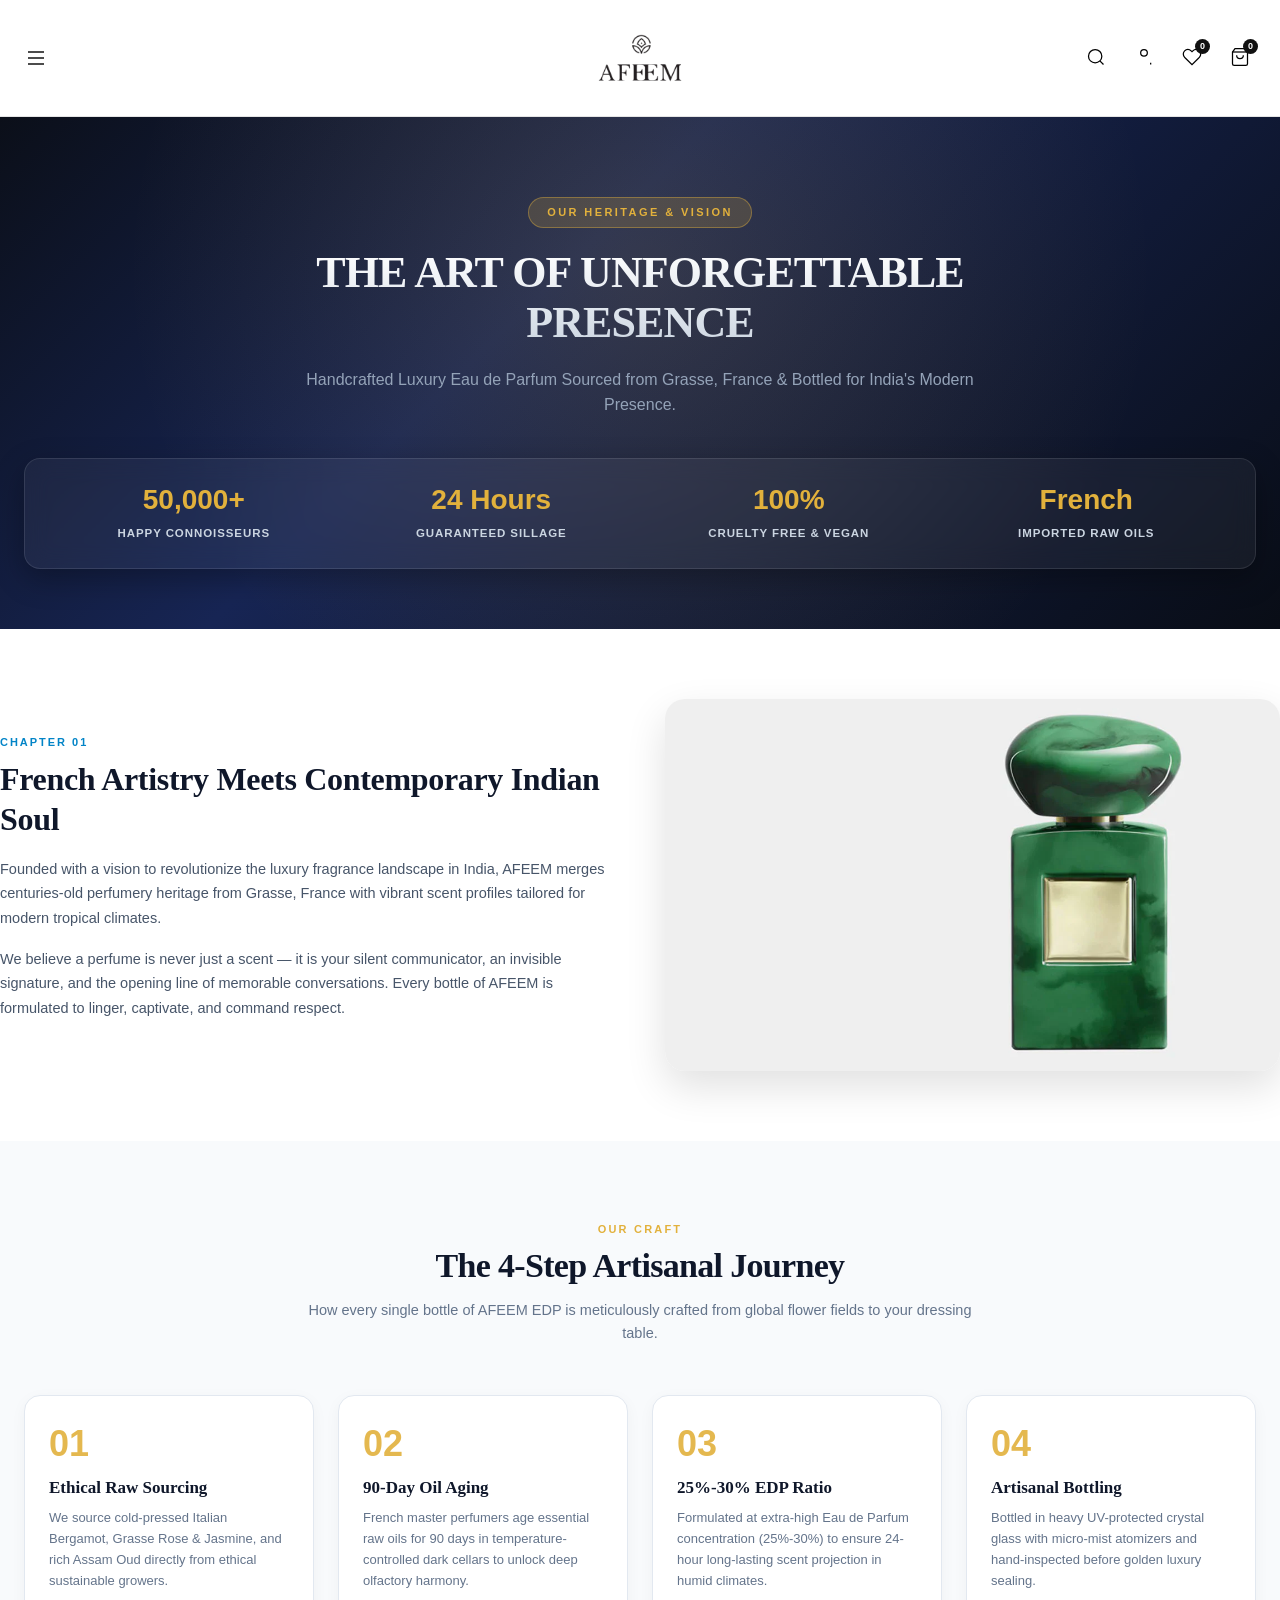
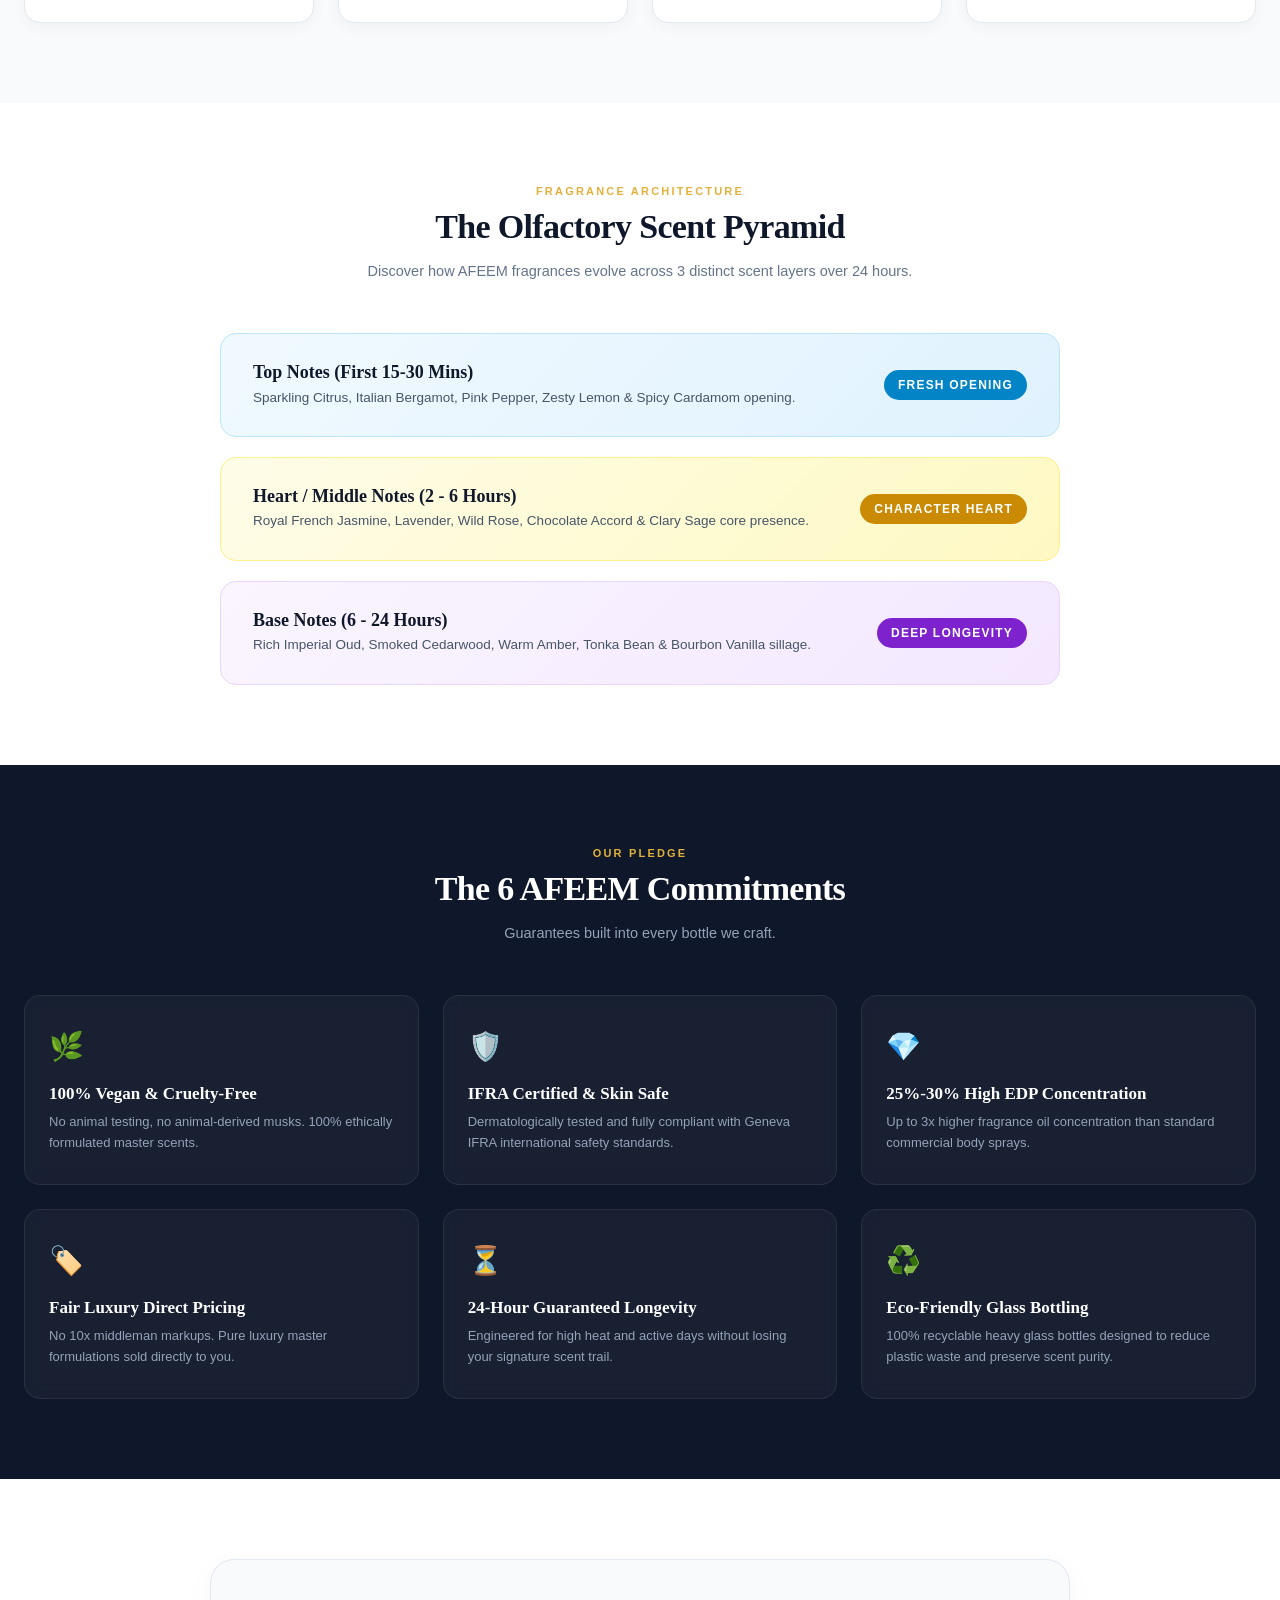
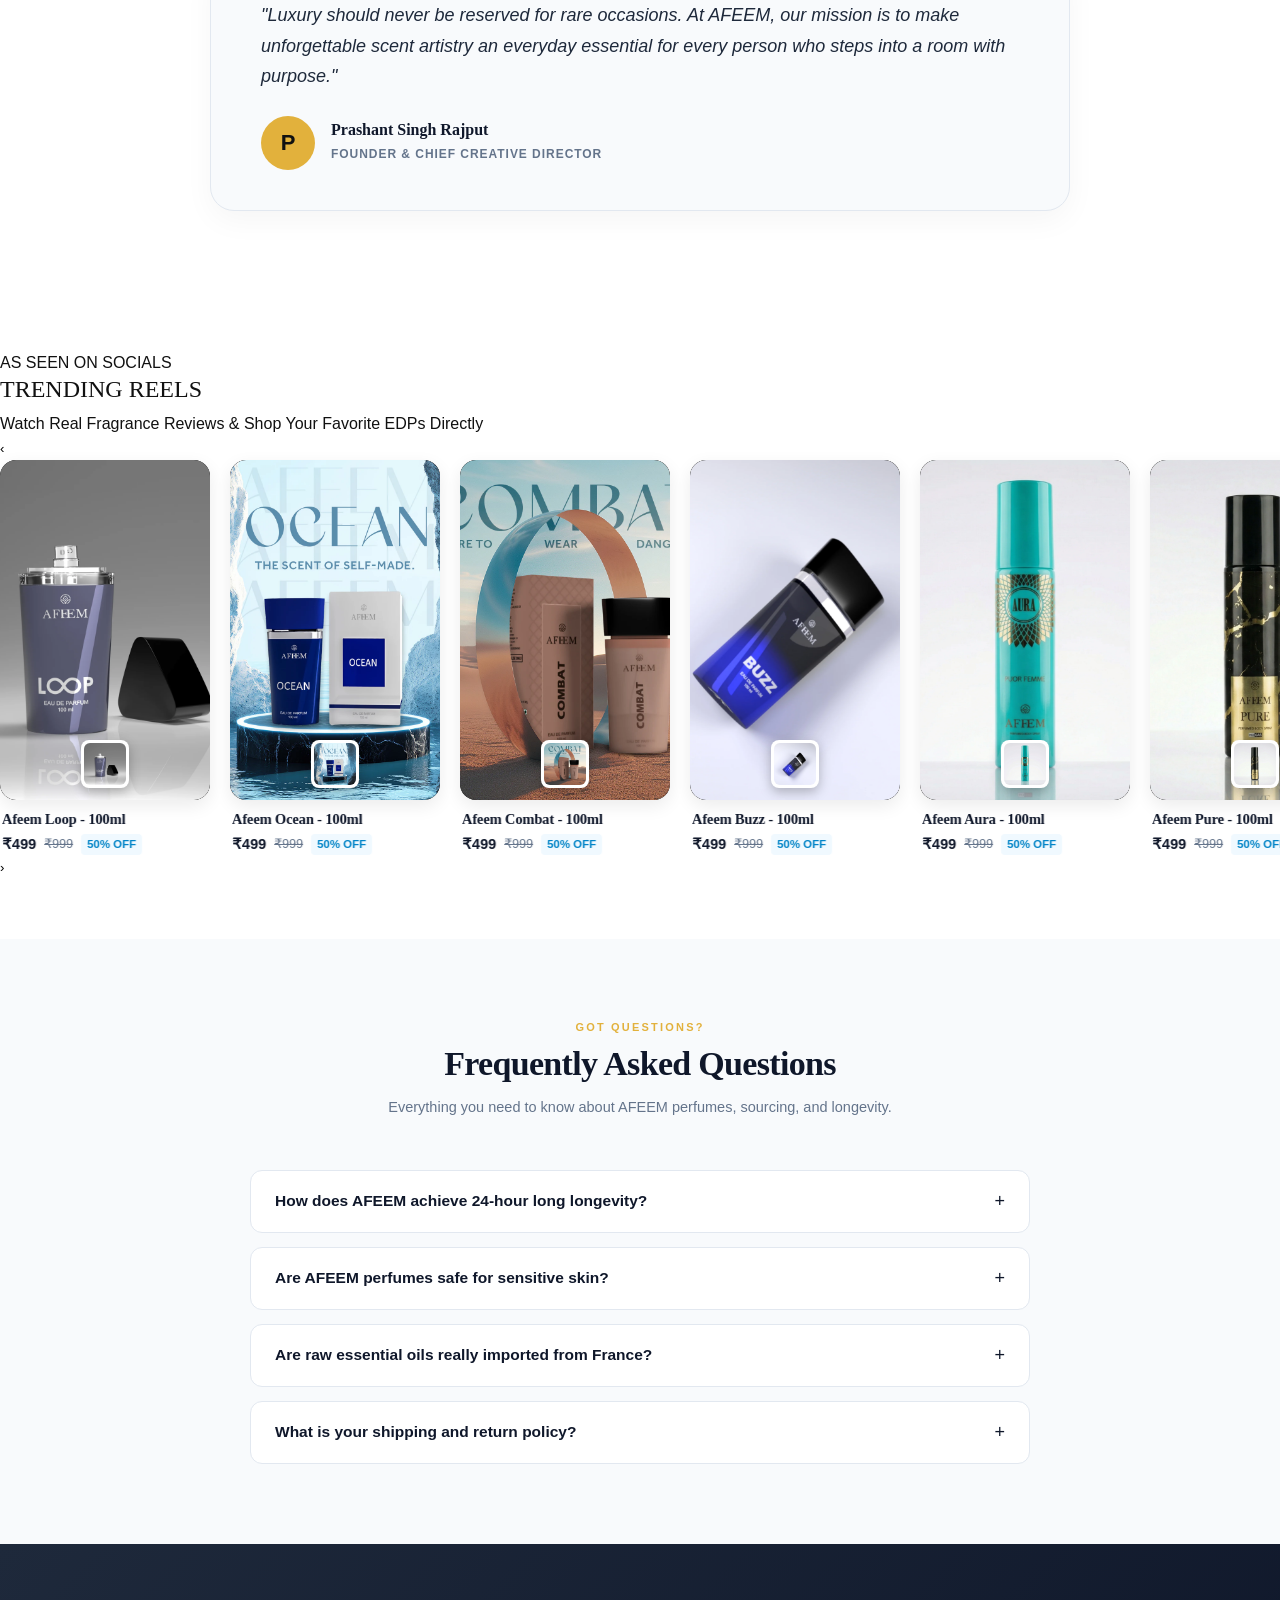
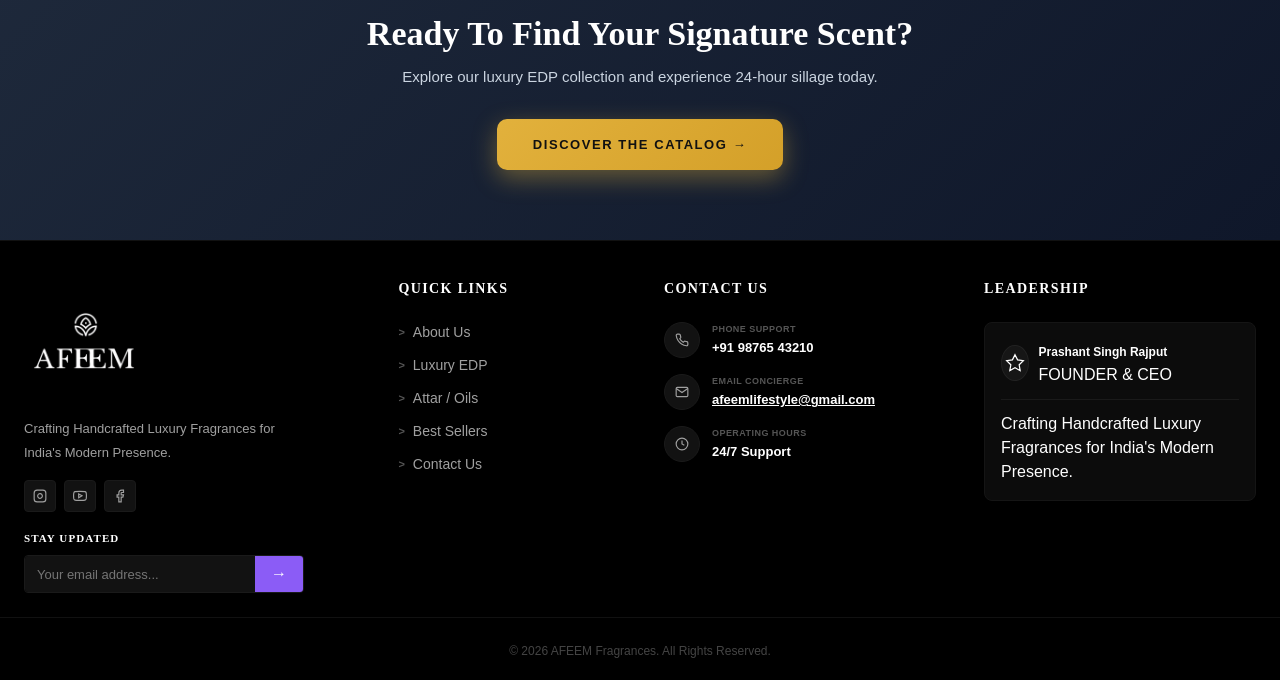
==== commit d32eb93a: "Fix About Us navigation link: added About Us to mobile menu drawers, footer quick links, and connect" ====
--- a/about.html
+++ b/about.html
@@ -423,11 +423,11 @@
             <div class="footer-links-col">
                 <h4 class="footer-title">QUICK LINKS</h4>
                 <ul class="footer-links-arrow">
+                    <li><a href="about.html"><span class="caret-arrow">&gt;</span> About Us</a></li>
                     <li><a href="shop.html"><span class="caret-arrow">&gt;</span> Luxury EDP</a></li>
                     <li><a href="shop.html"><span class="caret-arrow">&gt;</span> Attar / Oils</a></li>
                     <li><a href="shop.html"><span class="caret-arrow">&gt;</span> Best Sellers</a></li>
-                    <li><a href="shop.html"><span class="caret-arrow">&gt;</span> Fresh & Aquatic</a></li>
-                    <li><a href="shop.html"><span class="caret-arrow">&gt;</span> Woody & Amber</a></li>
+                    <li><a href="contact.html"><span class="caret-arrow">&gt;</span> Contact Us</a></li>
                 </ul>
             </div>
 
@@ -503,9 +503,29 @@
         </div>
     </footer>
 
+    <!-- Mobile Navigation Drawer -->
+    <aside class="drawer drawer-left" id="mobile-menu-drawer" aria-hidden="true">
+        <div class="drawer-overlay" data-close></div>
+        <div class="drawer-content">
+            <div class="drawer-header">
+                <span class="drawer-title">MENU</span>
+                <button class="drawer-close" aria-label="Close menu">&times;</button>
+            </div>
+            <div class="drawer-body">
+                <ul class="mobile-nav-list">
+                    <li><a href="index.html">Home</a></li>
+                    <li><a href="shop.html">Catalog</a></li>
+                    <li><a href="about.html" class="active">About Us</a></li>
+                    <li><a href="contact.html">Contact</a></li>
+                </ul>
+            </div>
+        </div>
+    </aside>
+
     <!-- Scripts -->
-    <script src="assets/js/products.js"></script>
-    <script src="assets/js/app.js"></script>
+    <script src="assets/js/menu.js" defer></script>
+    <script src="assets/js/products.js" defer></script>
+    <script src="assets/js/app.js" defer></script>
     <script>
         function toggleFaq(btn) {
             const item = btn.parentElement;
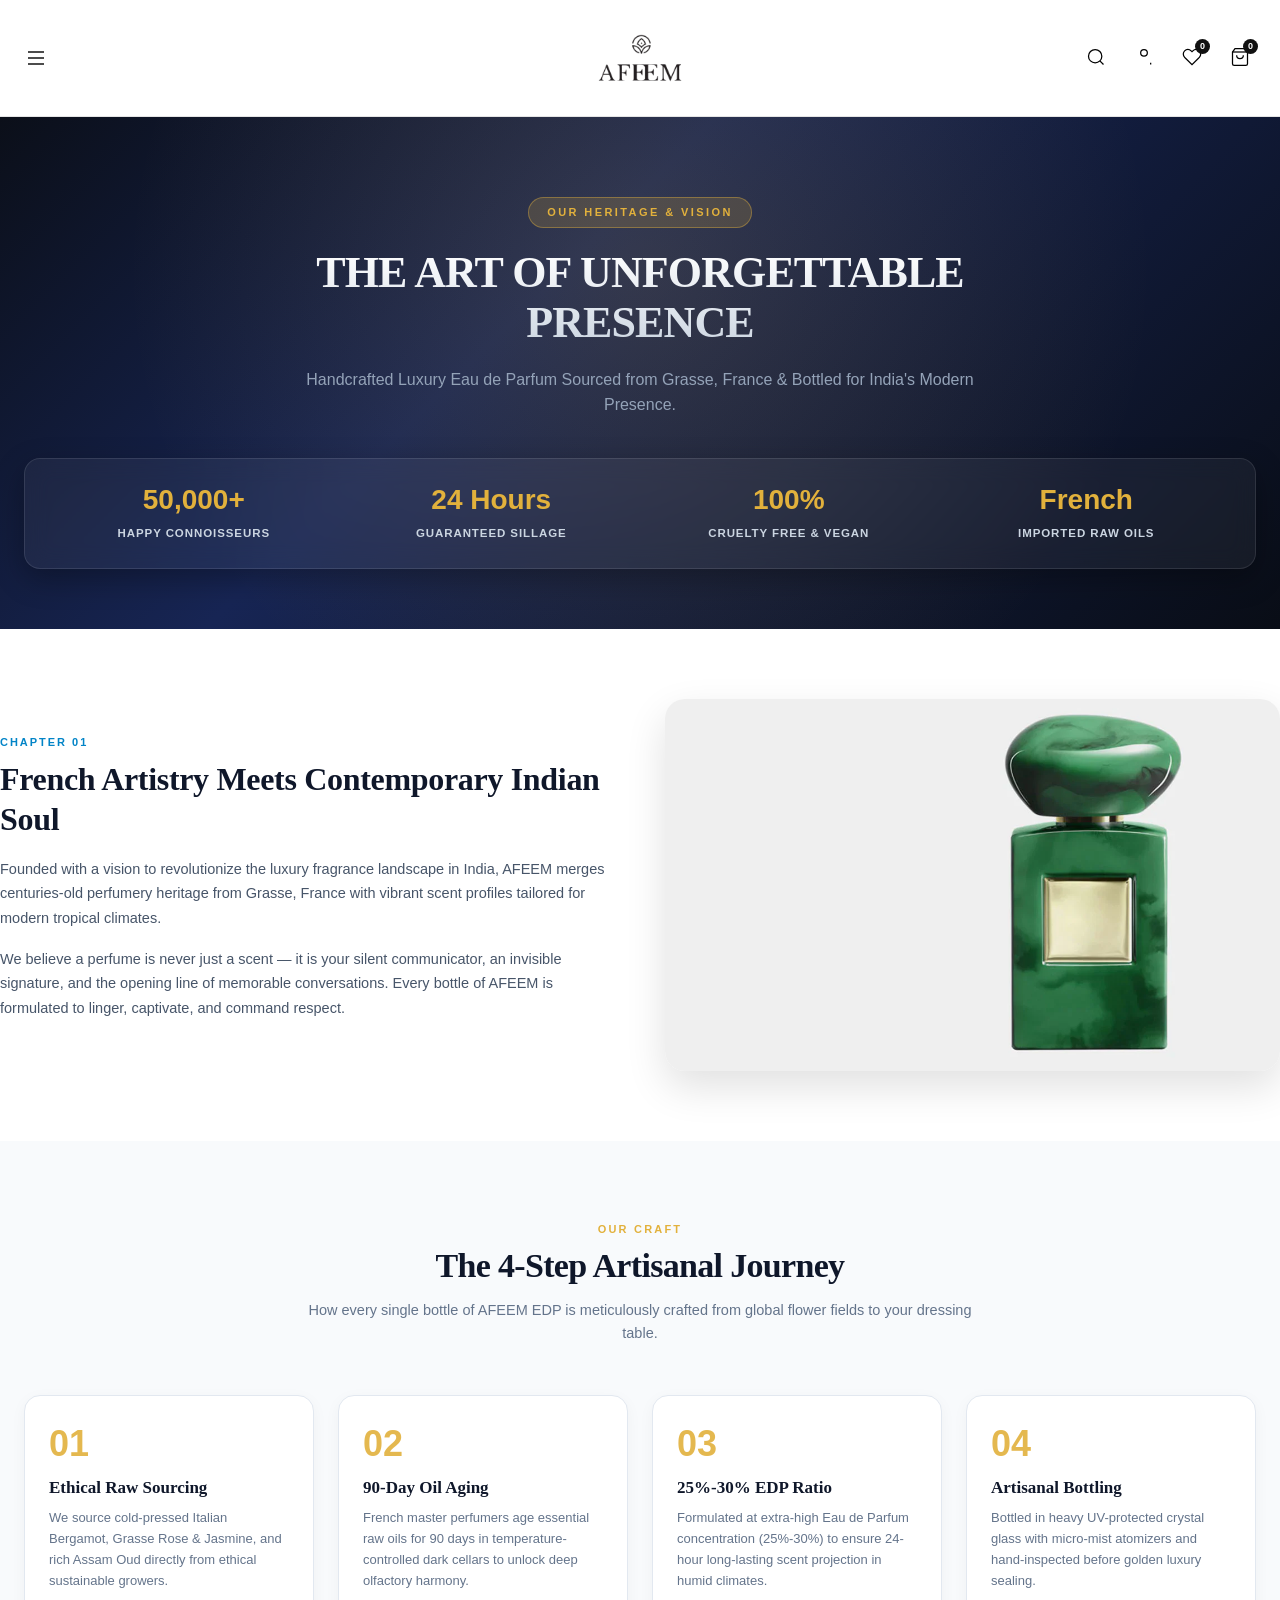
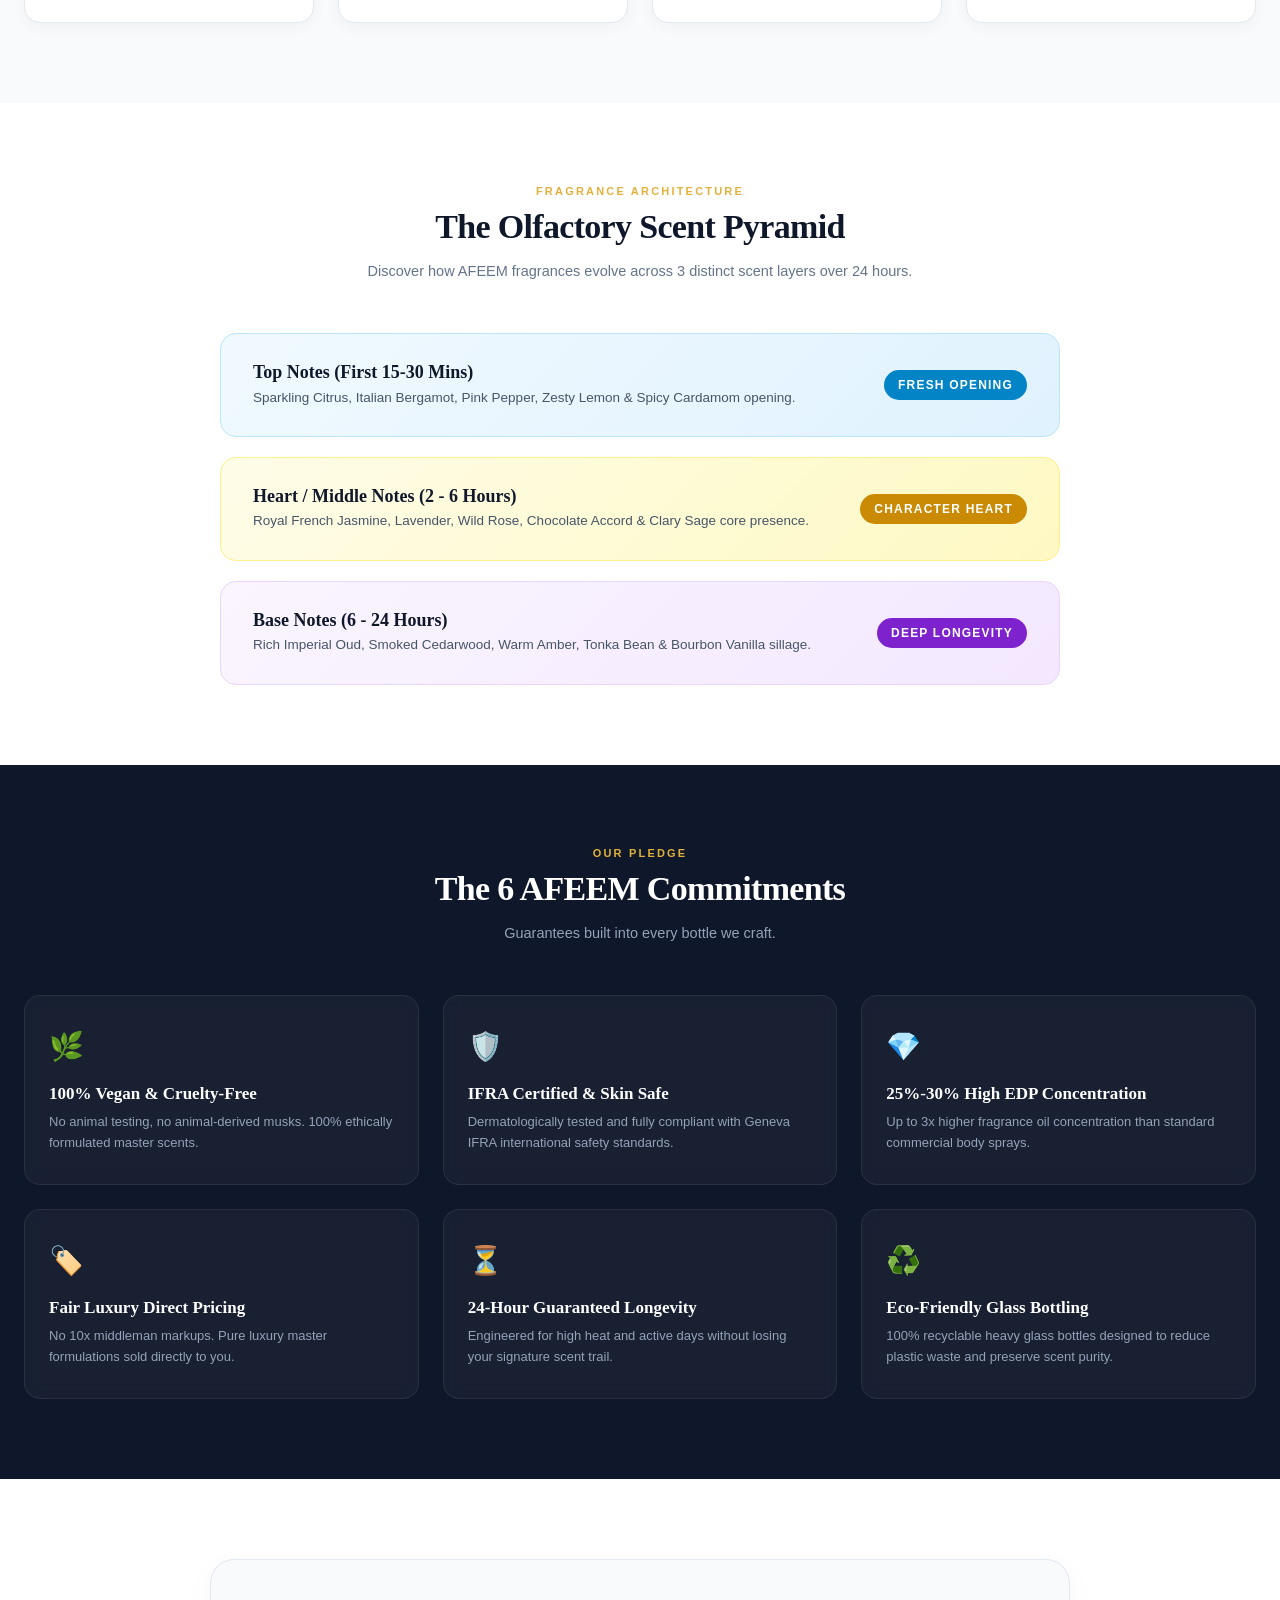
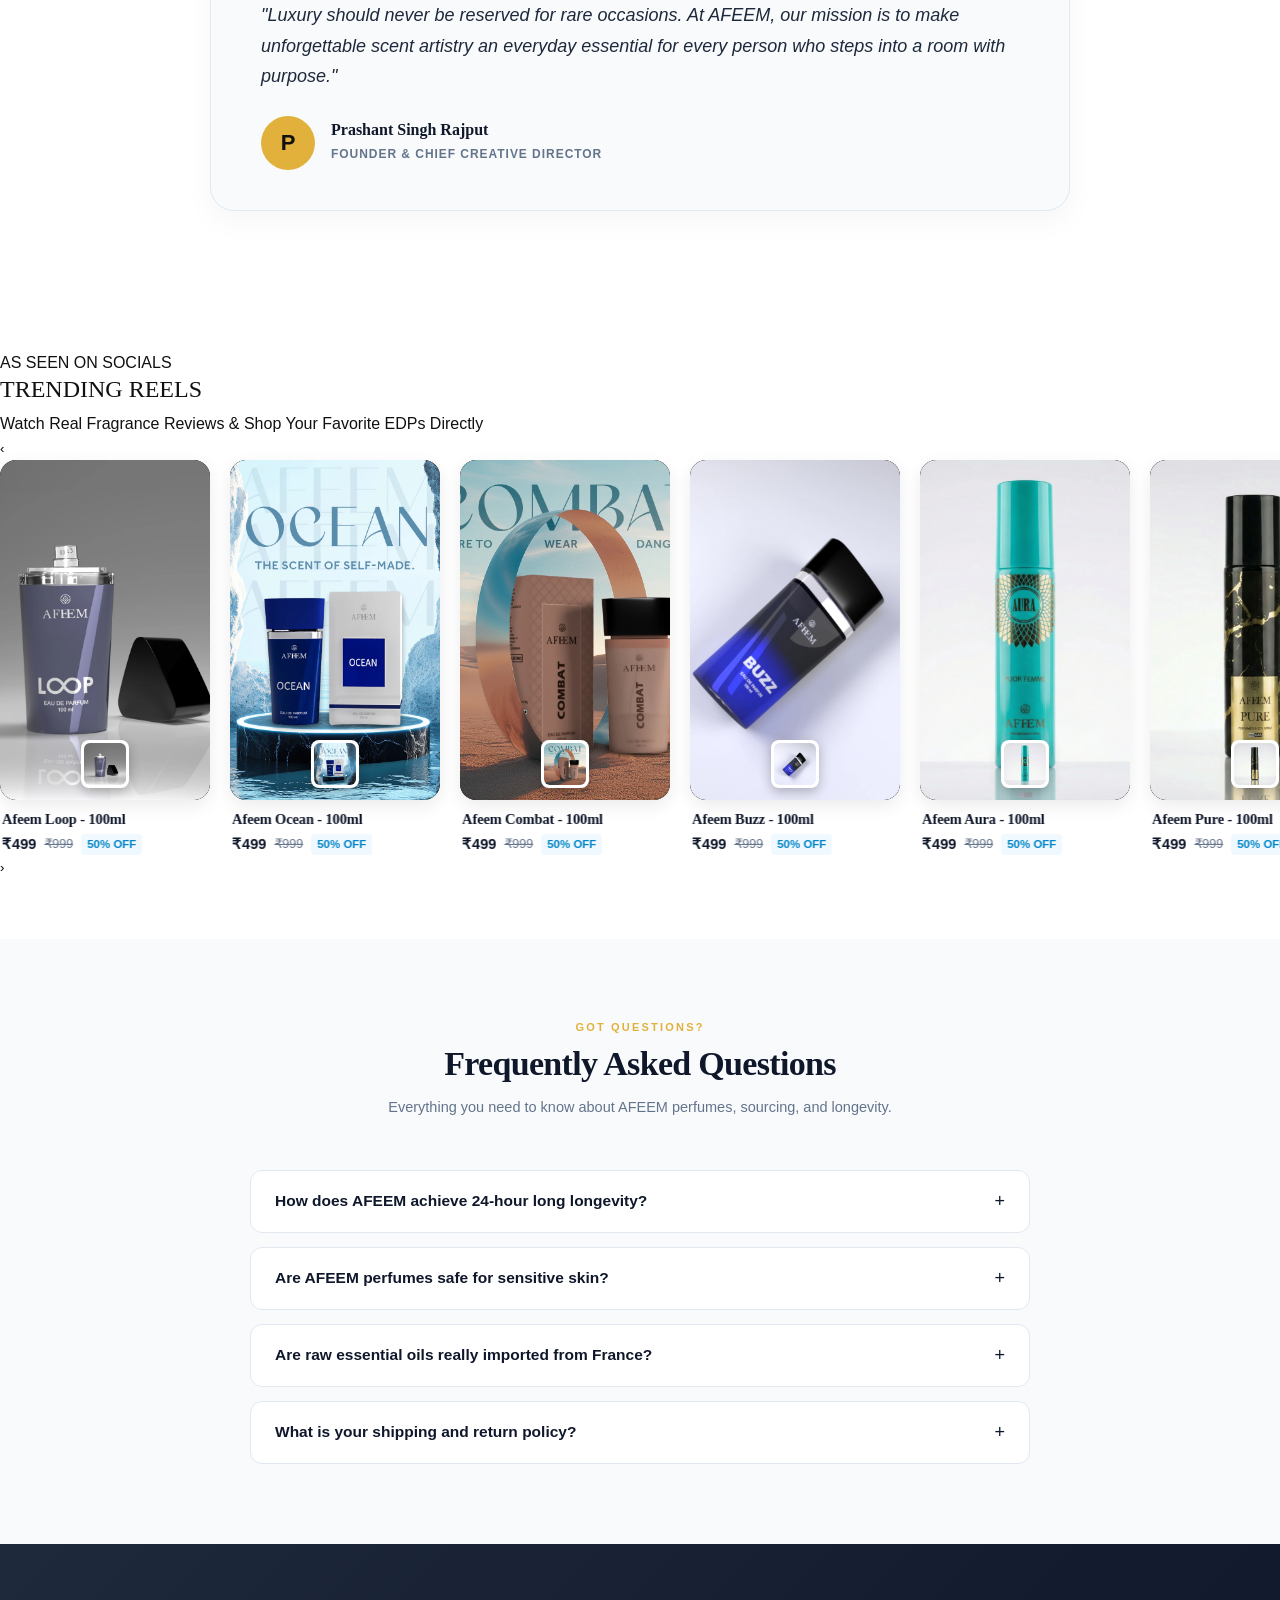
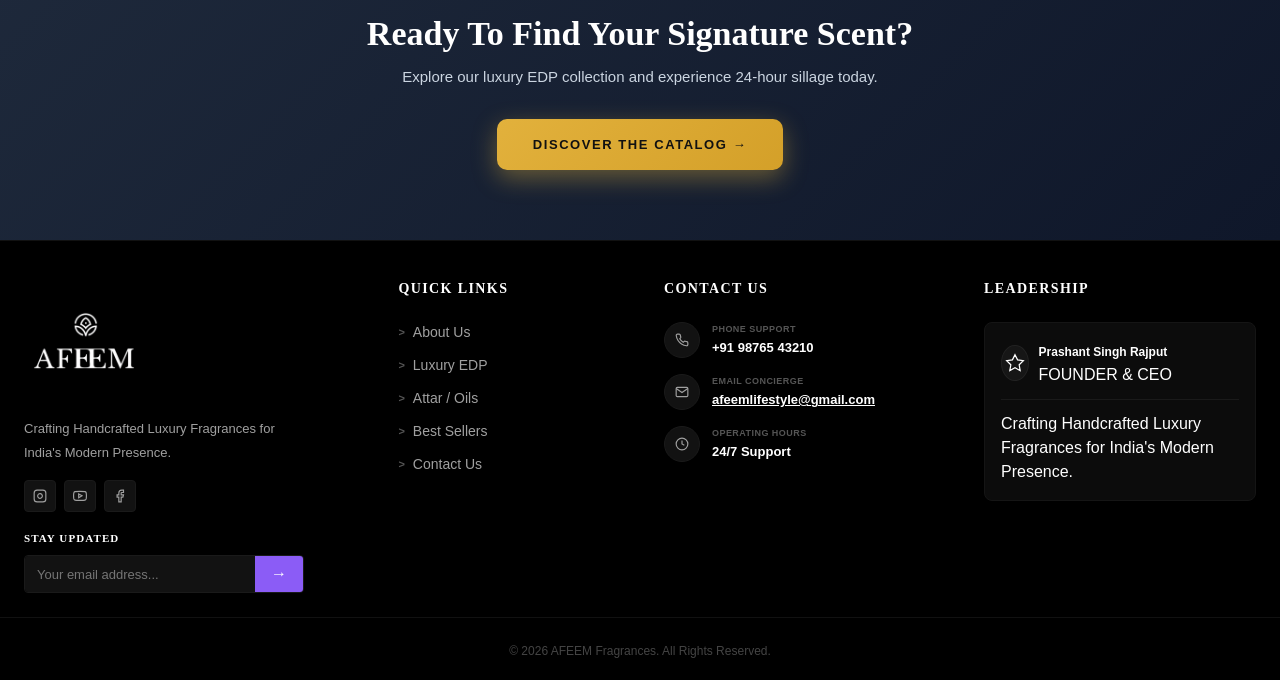
==== commit 18236a56: "Fix About Us page header navigation buttons: added all side drawers (cart, search, wishlist, account" ====
--- a/about.html
+++ b/about.html
@@ -503,6 +503,8 @@
         </div>
     </footer>
 
+    <!-- INTERACTIVE SIDE DRAWERS & MODALS (Universal on all pages) -->
+
     <!-- Mobile Navigation Drawer -->
     <aside class="drawer drawer-left" id="mobile-menu-drawer" aria-hidden="true">
         <div class="drawer-overlay" data-close></div>
@@ -522,9 +524,151 @@
         </div>
     </aside>
 
+    <!-- Shopping Cart Drawer -->
+    <aside class="drawer drawer-right" id="cart-drawer" aria-hidden="true">
+        <div class="drawer-overlay" data-close></div>
+        <div class="drawer-content">
+            <div class="drawer-header">
+                <span class="drawer-title">YOUR SHOPPING BAG (<span id="cart-drawer-count">0</span>)</span>
+                <button class="drawer-close" aria-label="Close cart">&times;</button>
+            </div>
+            <div class="drawer-body" id="cart-drawer-body">
+                <div class="drawer-empty-state" id="cart-empty-state">
+                    <p>Your shopping bag is empty</p>
+                    <a href="shop.html" class="btn btn-primary">Go to the shop</a>
+                </div>
+                <div class="drawer-items-list hidden" id="cart-items-container"></div>
+            </div>
+            <div class="drawer-footer hidden" id="cart-drawer-footer"></div>
+        </div>
+    </aside>
+
+    <!-- Search Slide-down Panel Overlay -->
+    <aside class="search-overlay" id="search-panel" aria-hidden="true">
+        <div class="search-overlay-bg" data-close></div>
+        <div class="search-container">
+            <div class="search-header">
+                <h3 class="search-title">Search Our Store</h3>
+                <button class="search-close" id="search-close-btn" aria-label="Close search">&times;</button>
+            </div>
+            <div class="search-body">
+                <form class="search-form" id="search-panel-form">
+                    <input type="search" placeholder="Search for fragrances, scents..." required id="search-input">
+                    <button type="submit" class="search-submit-btn" aria-label="Submit search">
+                        <svg width="20" height="20" viewBox="0 0 24 24" fill="none" stroke="currentColor" stroke-width="1.5">
+                            <circle cx="11" cy="11" r="8"></circle>
+                            <line x1="21" y1="21" x2="16.65" y2="16.65"></line>
+                        </svg>
+                    </button>
+                </form>
+                <div class="search-results-preview" id="search-results-preview"></div>
+            </div>
+        </div>
+    </aside>
+
+    <!-- Wishlist Drawer -->
+    <aside class="drawer drawer-right" id="wishlist-drawer" aria-hidden="true">
+        <div class="drawer-overlay" data-close></div>
+        <div class="drawer-content">
+            <div class="drawer-header">
+                <span class="drawer-title">YOUR WISHLIST</span>
+                <button class="drawer-close" aria-label="Close wishlist">&times;</button>
+            </div>
+            <div class="drawer-body" id="wishlist-drawer-body">
+                <div class="drawer-empty-state" id="wishlist-empty-state">
+                    <p>Your wishlist is empty</p>
+                    <a href="shop.html" class="btn btn-primary">Discover Fragrances</a>
+                </div>
+                <div class="drawer-items-list hidden" id="wishlist-items-container"></div>
+            </div>
+            <div class="drawer-footer hidden" id="wishlist-drawer-footer"></div>
+        </div>
+    </aside>
+
+    <!-- Login/Register / Recovery Account Drawer -->
+    <aside class="drawer drawer-right" id="account-drawer" aria-hidden="true">
+        <div class="drawer-overlay" data-close></div>
+        <div class="drawer-content">
+            <div class="drawer-header">
+                <span class="drawer-title" id="account-drawer-title">Login</span>
+                <button class="drawer-close" aria-label="Close account">&times;</button>
+            </div>
+            
+            <div class="drawer-body">
+                <!-- Login Panel -->
+                <div class="account-panel active" id="panel-login">
+                    <h3>Great to have you back!</h3>
+                    <form class="account-form" id="login-form">
+                        <div class="form-group">
+                            <label for="login-email">Email Address *</label>
+                            <input type="email" id="login-email" required>
+                        </div>
+                        <div class="form-group">
+                            <label for="login-password">Password *</label>
+                            <input type="password" id="login-password" required>
+                        </div>
+                        <button type="submit" class="btn btn-primary btn-block">Sign In</button>
+                        <div class="form-helper">
+                            <a href="#" class="switch-panel-btn" data-target="panel-recover">Forgot your password?</a>
+                            <a href="#" class="switch-panel-btn" data-target="panel-register">Register now</a>
+                        </div>
+                    </form>
+                </div>
+
+                <!-- Registration Panel -->
+                <div class="account-panel" id="panel-register">
+                    <h3>Create an Account</h3>
+                    <form class="account-form" id="register-form">
+                        <div class="form-group">
+                            <label for="register-name">Full Name</label>
+                            <input type="text" id="register-name" required>
+                        </div>
+                        <div class="form-group">
+                            <label for="register-email">Email Address *</label>
+                            <input type="email" id="register-email" required>
+                        </div>
+                        <div class="form-group">
+                            <label for="register-password">Password *</label>
+                            <input type="password" id="register-password" required>
+                        </div>
+                        <button type="submit" class="btn btn-primary btn-block">Register</button>
+                        <div class="form-helper">
+                            <a href="#" class="switch-panel-btn" data-target="panel-login">Back to login</a>
+                        </div>
+                    </form>
+                </div>
+
+                <!-- Password Recovery Panel -->
+                <div class="account-panel" id="panel-recover">
+                    <h3>Reset your password</h3>
+                    <p class="panel-subtitle">We will send you an email to reset your password.</p>
+                    <form class="account-form" id="recover-form">
+                        <div class="form-group">
+                            <label for="recover-email">Email Address *</label>
+                            <input type="email" id="recover-email" required>
+                        </div>
+                        <button type="submit" class="btn btn-primary btn-block">Submit</button>
+                        <div class="form-helper">
+                            <a href="#" class="switch-panel-btn" data-target="panel-login">Cancel</a>
+                        </div>
+                    </form>
+                </div>
+            </div>
+        </div>
+    </aside>
+
+    <!-- Quick View Modal -->
+    <div class="modal" id="quickview-modal" aria-hidden="true">
+        <div class="modal-overlay" data-close></div>
+        <div class="modal-container">
+            <button class="modal-close" aria-label="Close dialog">&times;</button>
+            <div class="modal-content" id="quickview-modal-content"></div>
+        </div>
+    </div>
+
     <!-- Scripts -->
     <script src="assets/js/menu.js" defer></script>
-    <script src="assets/js/products.js" defer></script>
+    <script src="assets/js/product.js" defer></script>
     <script src="assets/js/app.js" defer></script>
     <script>
         function toggleFaq(btn) {
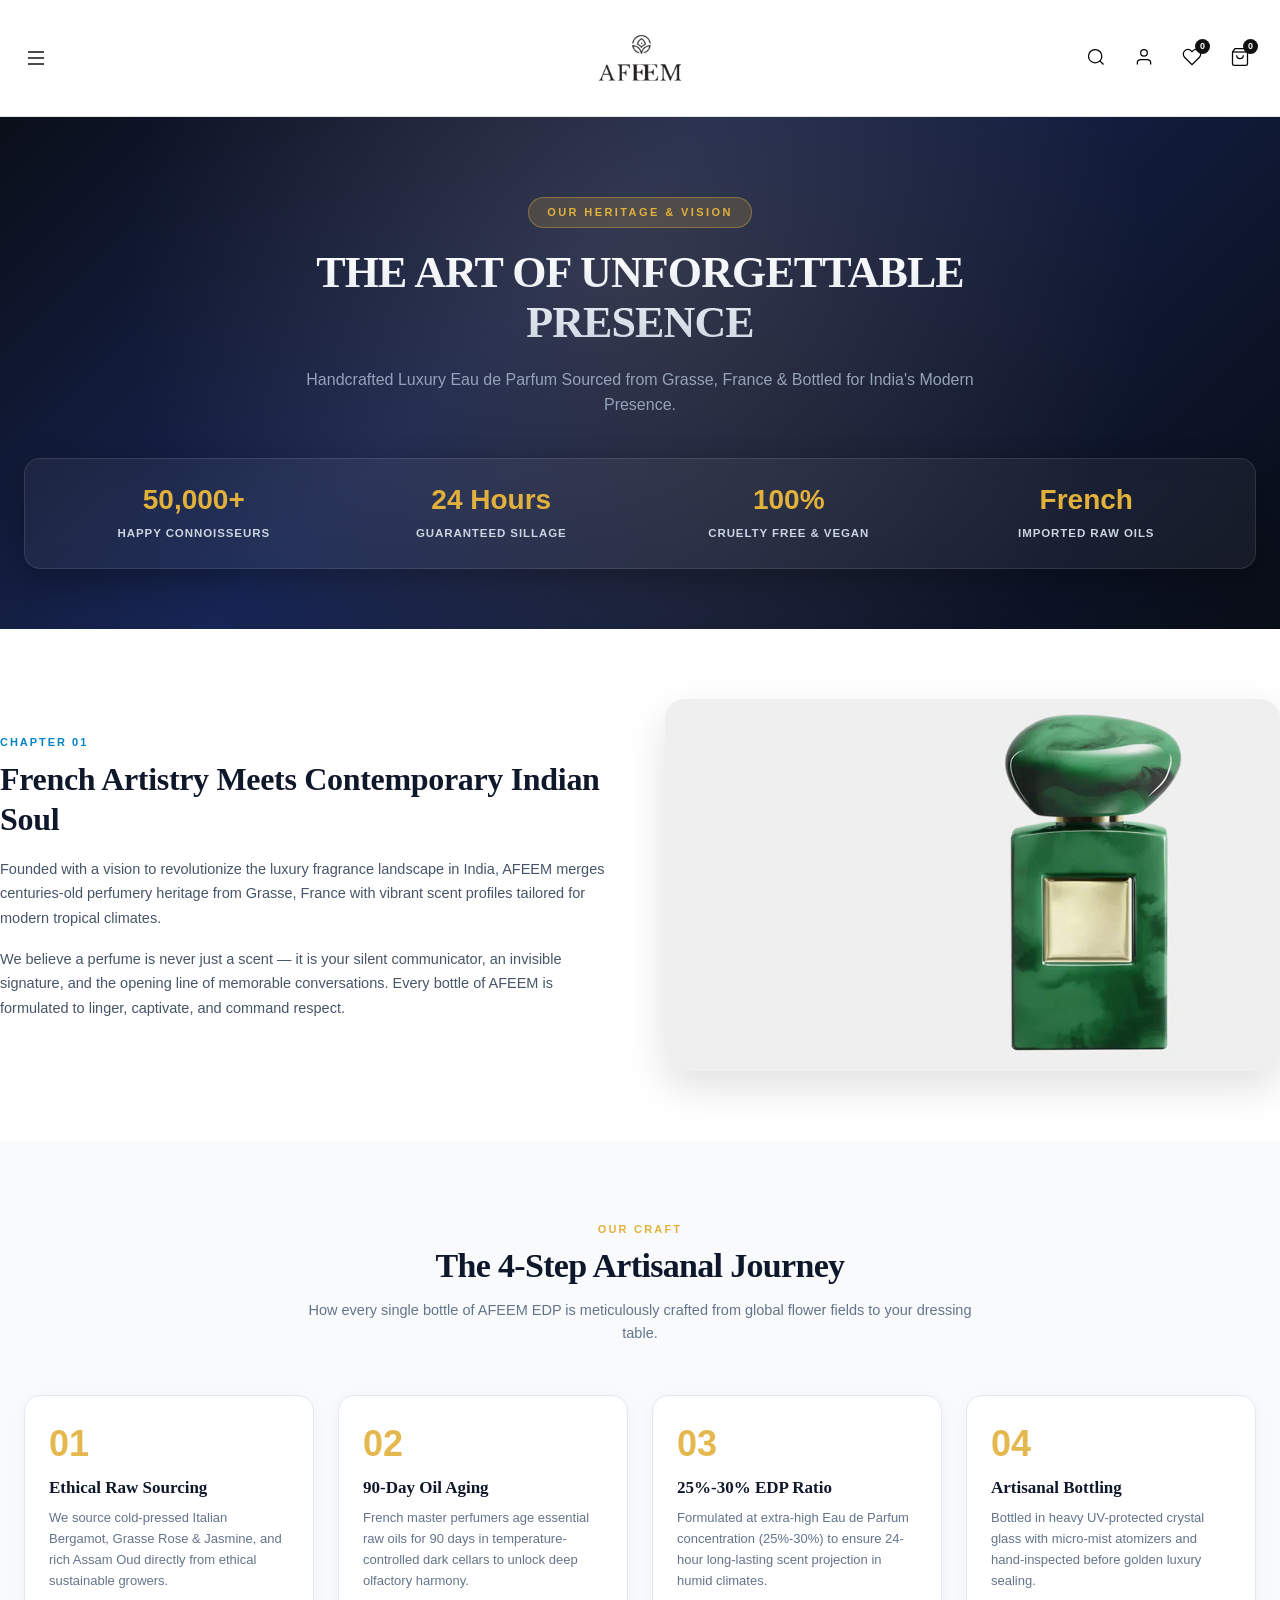
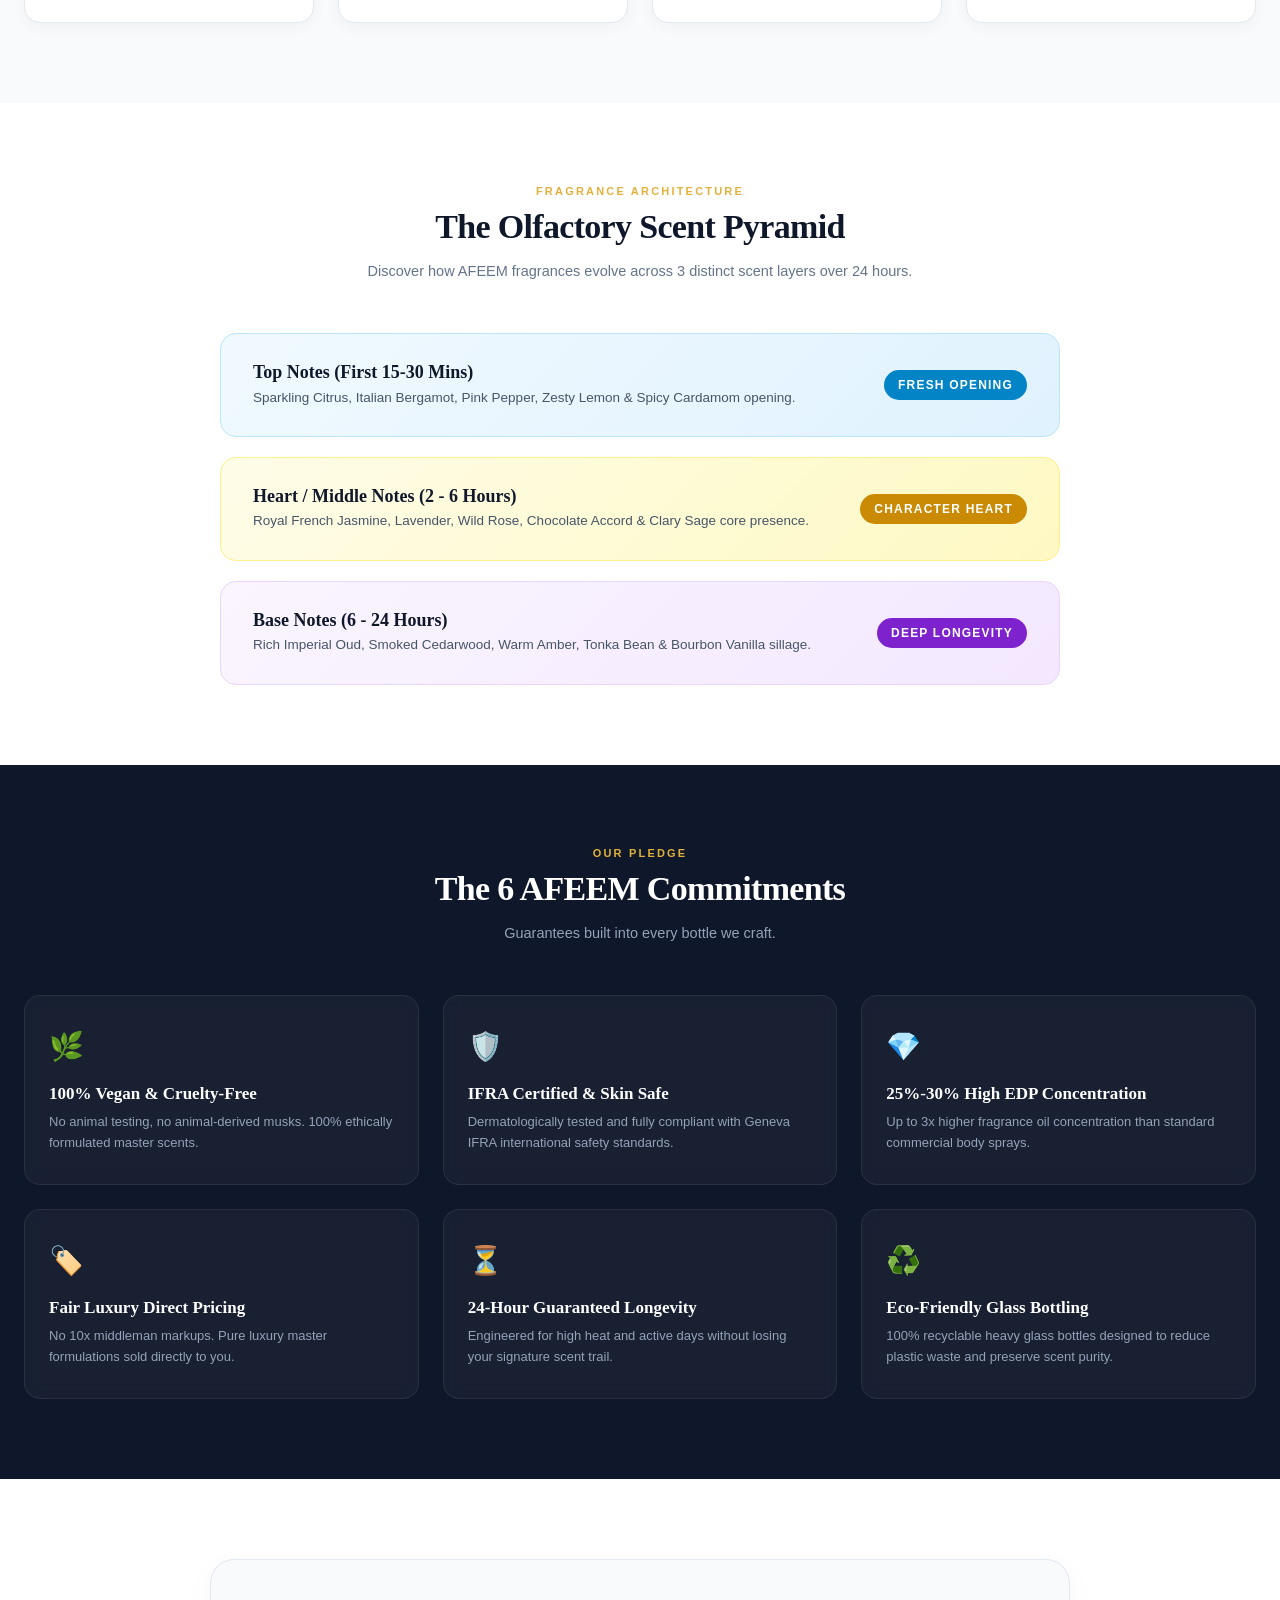
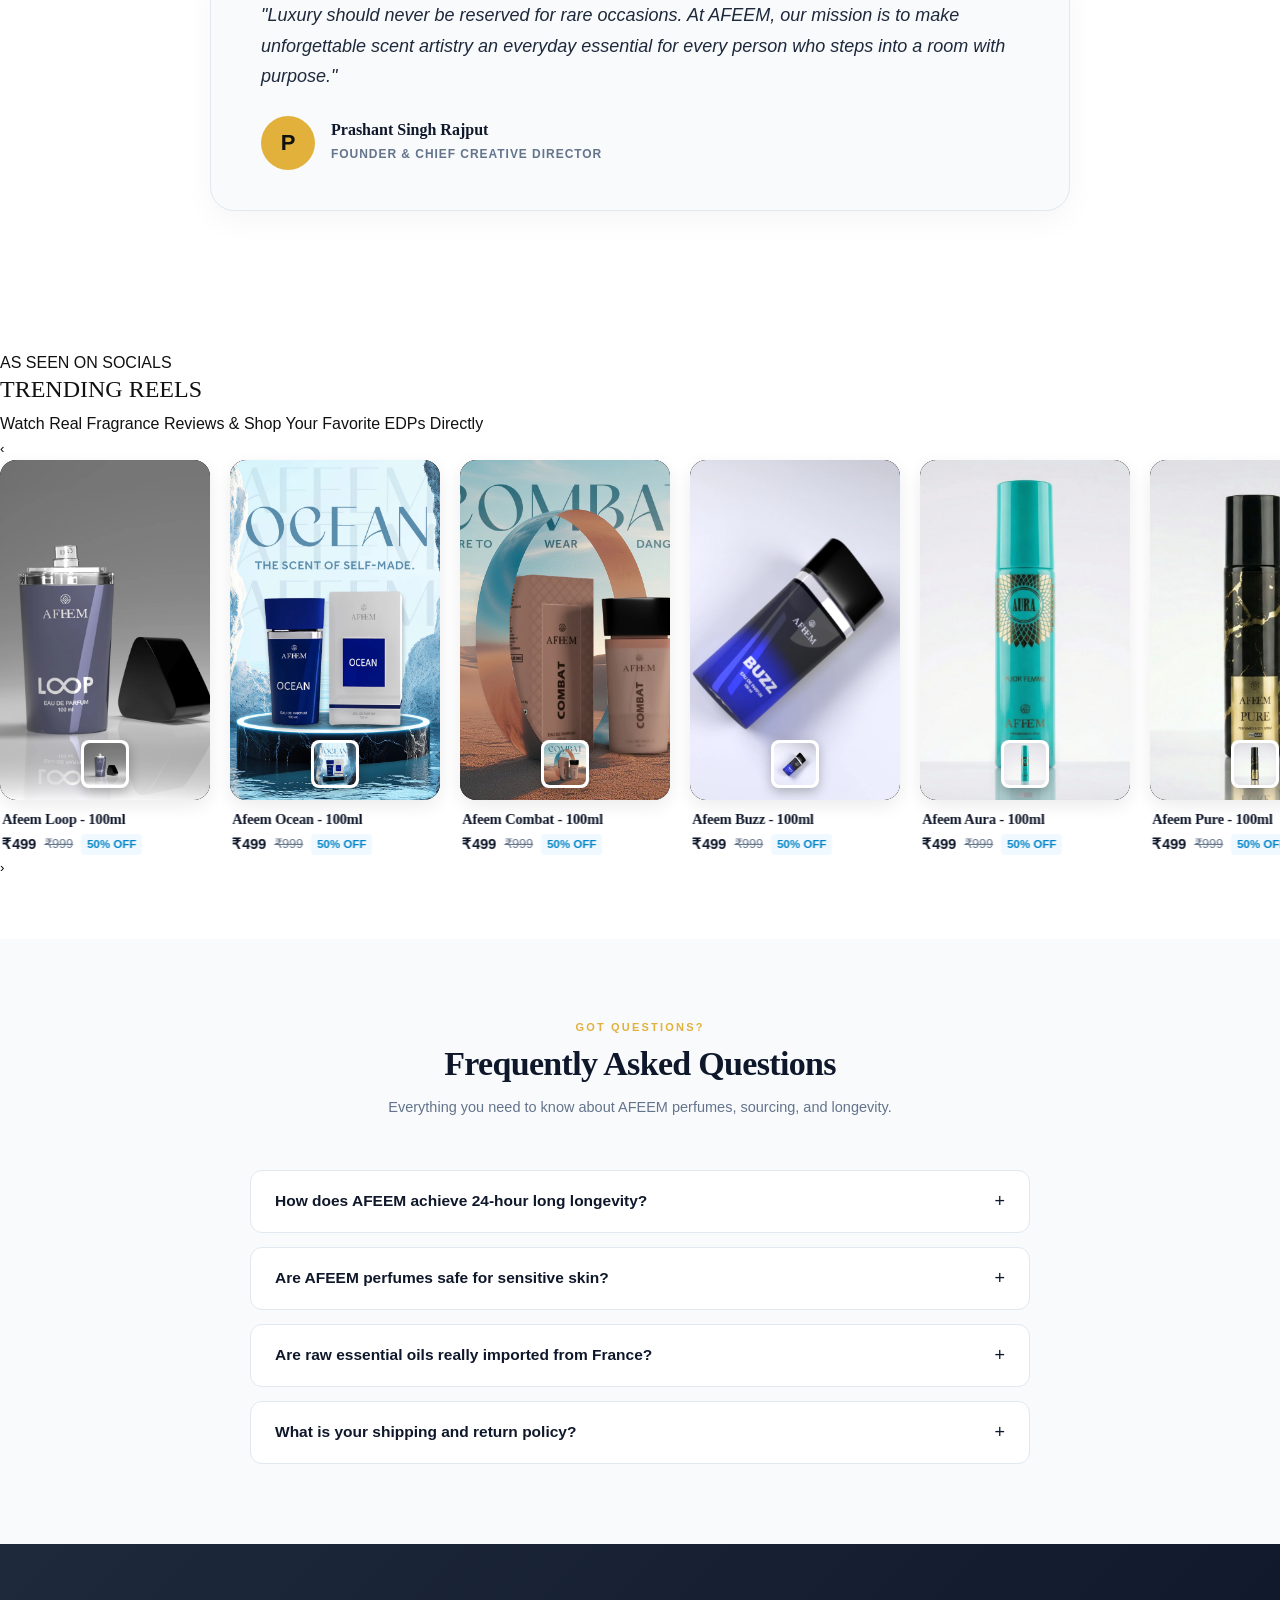
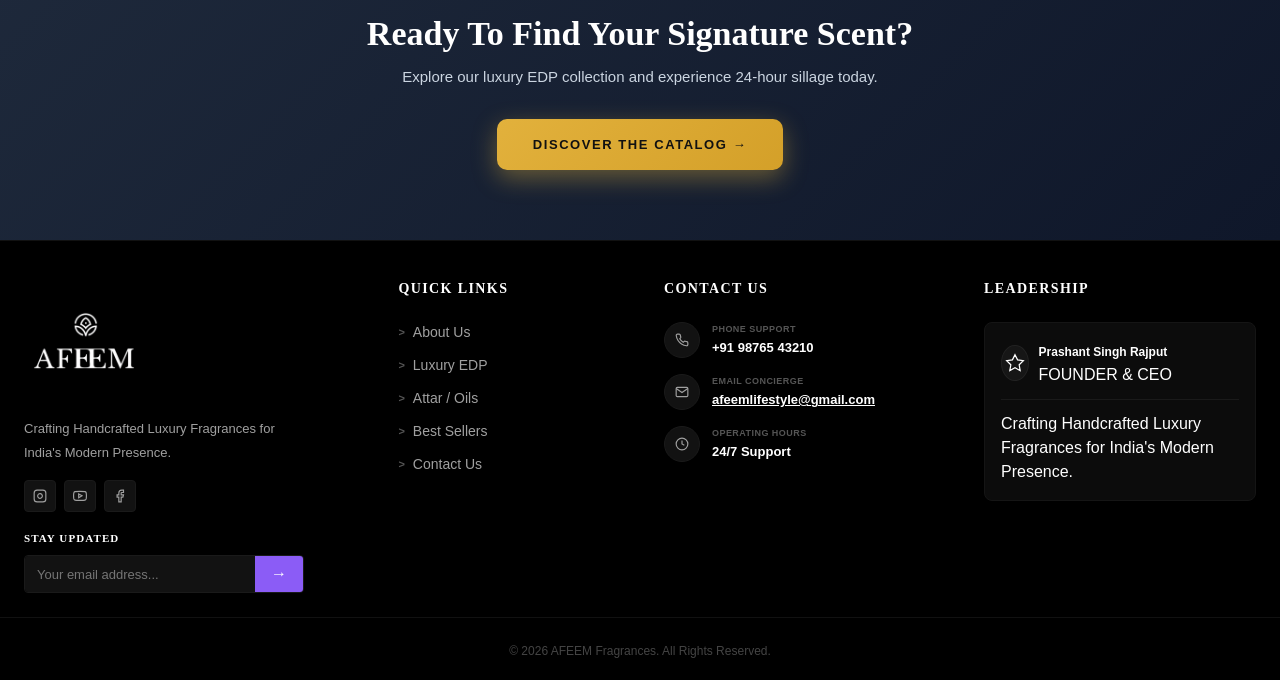
==== commit 62756780: "Fix profile SVG icon path on about.html and replace browser alert modal with custom non-blocking flo" ====
--- a/about.html
+++ b/about.html
@@ -54,7 +54,7 @@
                 </button>
                 <button class="action-btn" id="account-trigger" aria-label="Open account drawer">
                     <svg width="20" height="20" viewBox="0 0 24 24" fill="none" stroke="currentColor" stroke-width="1.5">
-                        <path d="M20 21v-2a4 4 0 0 4-4H8a4 4 0 0 0-4 4v2"></path>
+                        <path d="M20 21v-2a4 4 0 0 0-4-4H8a4 4 0 0 0-4 4v2"></path>
                         <circle cx="12" cy="7" r="4"></circle>
                     </svg>
                 </button>
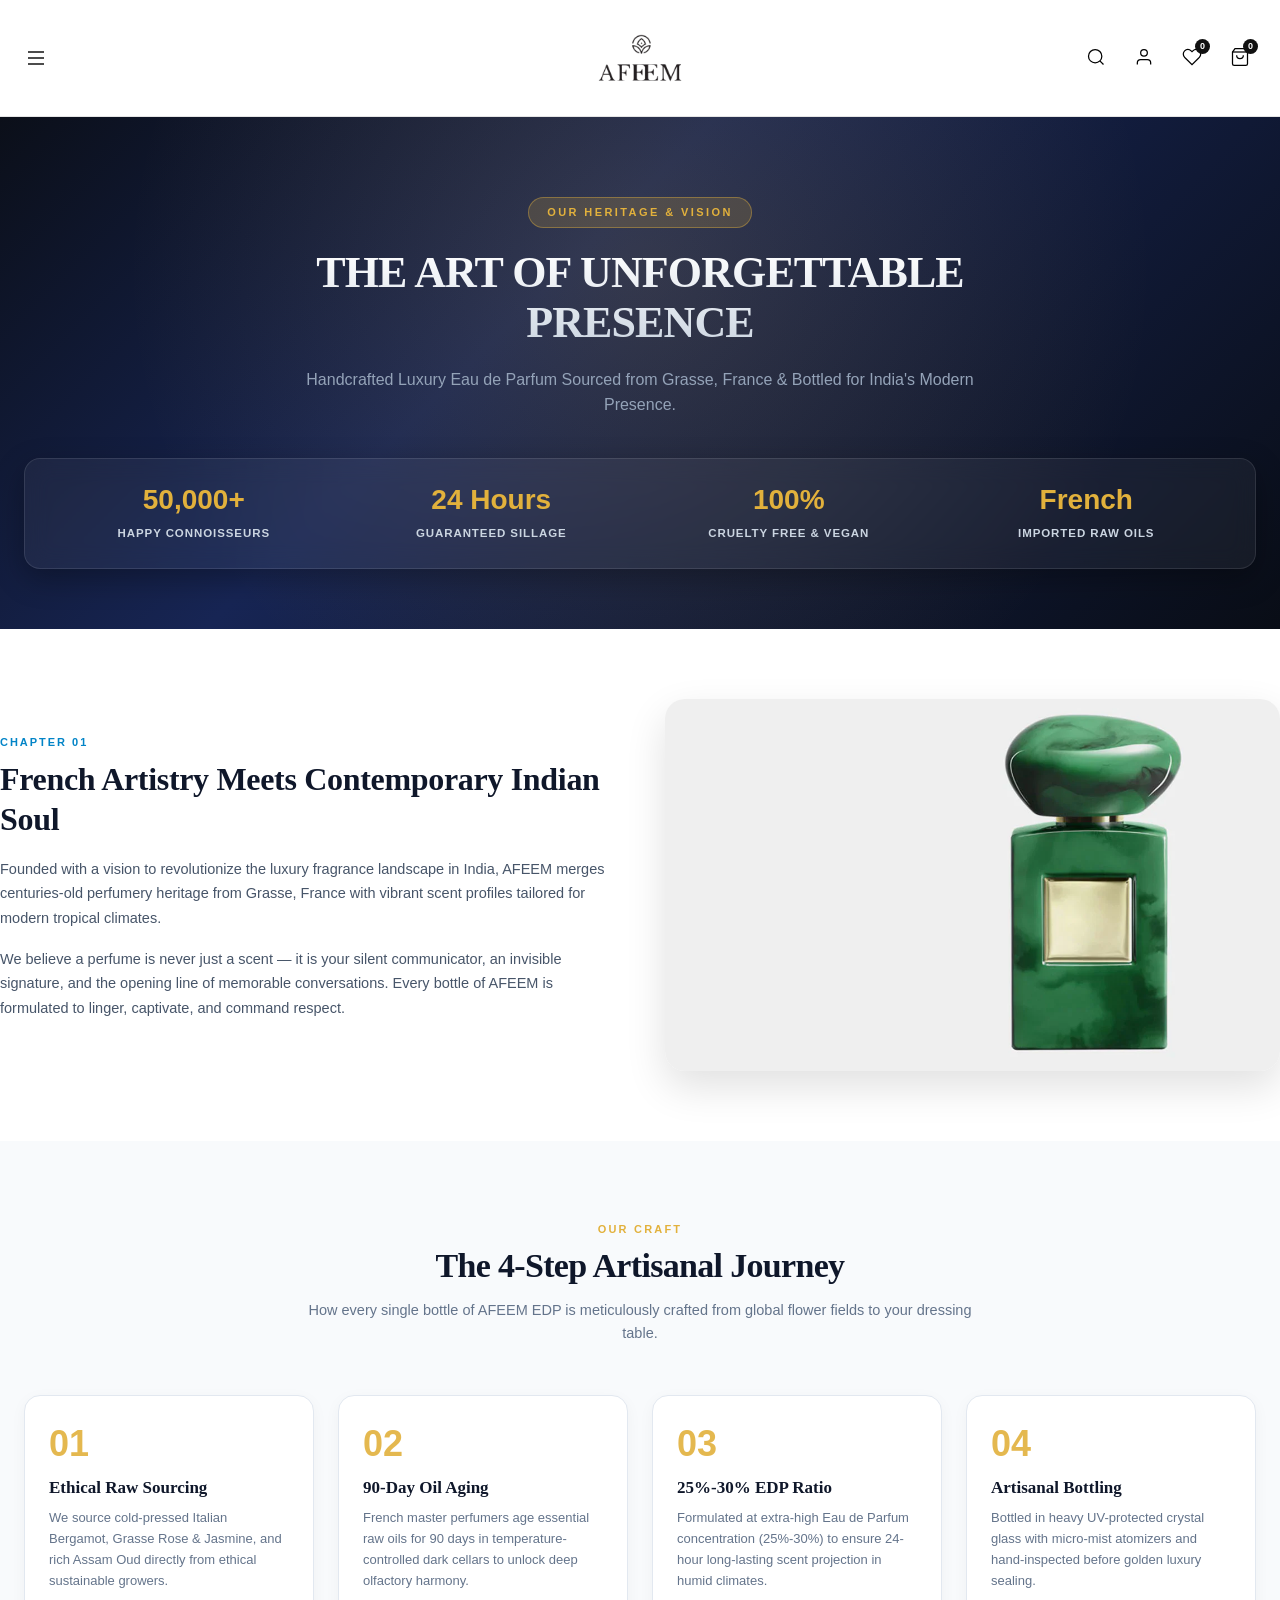
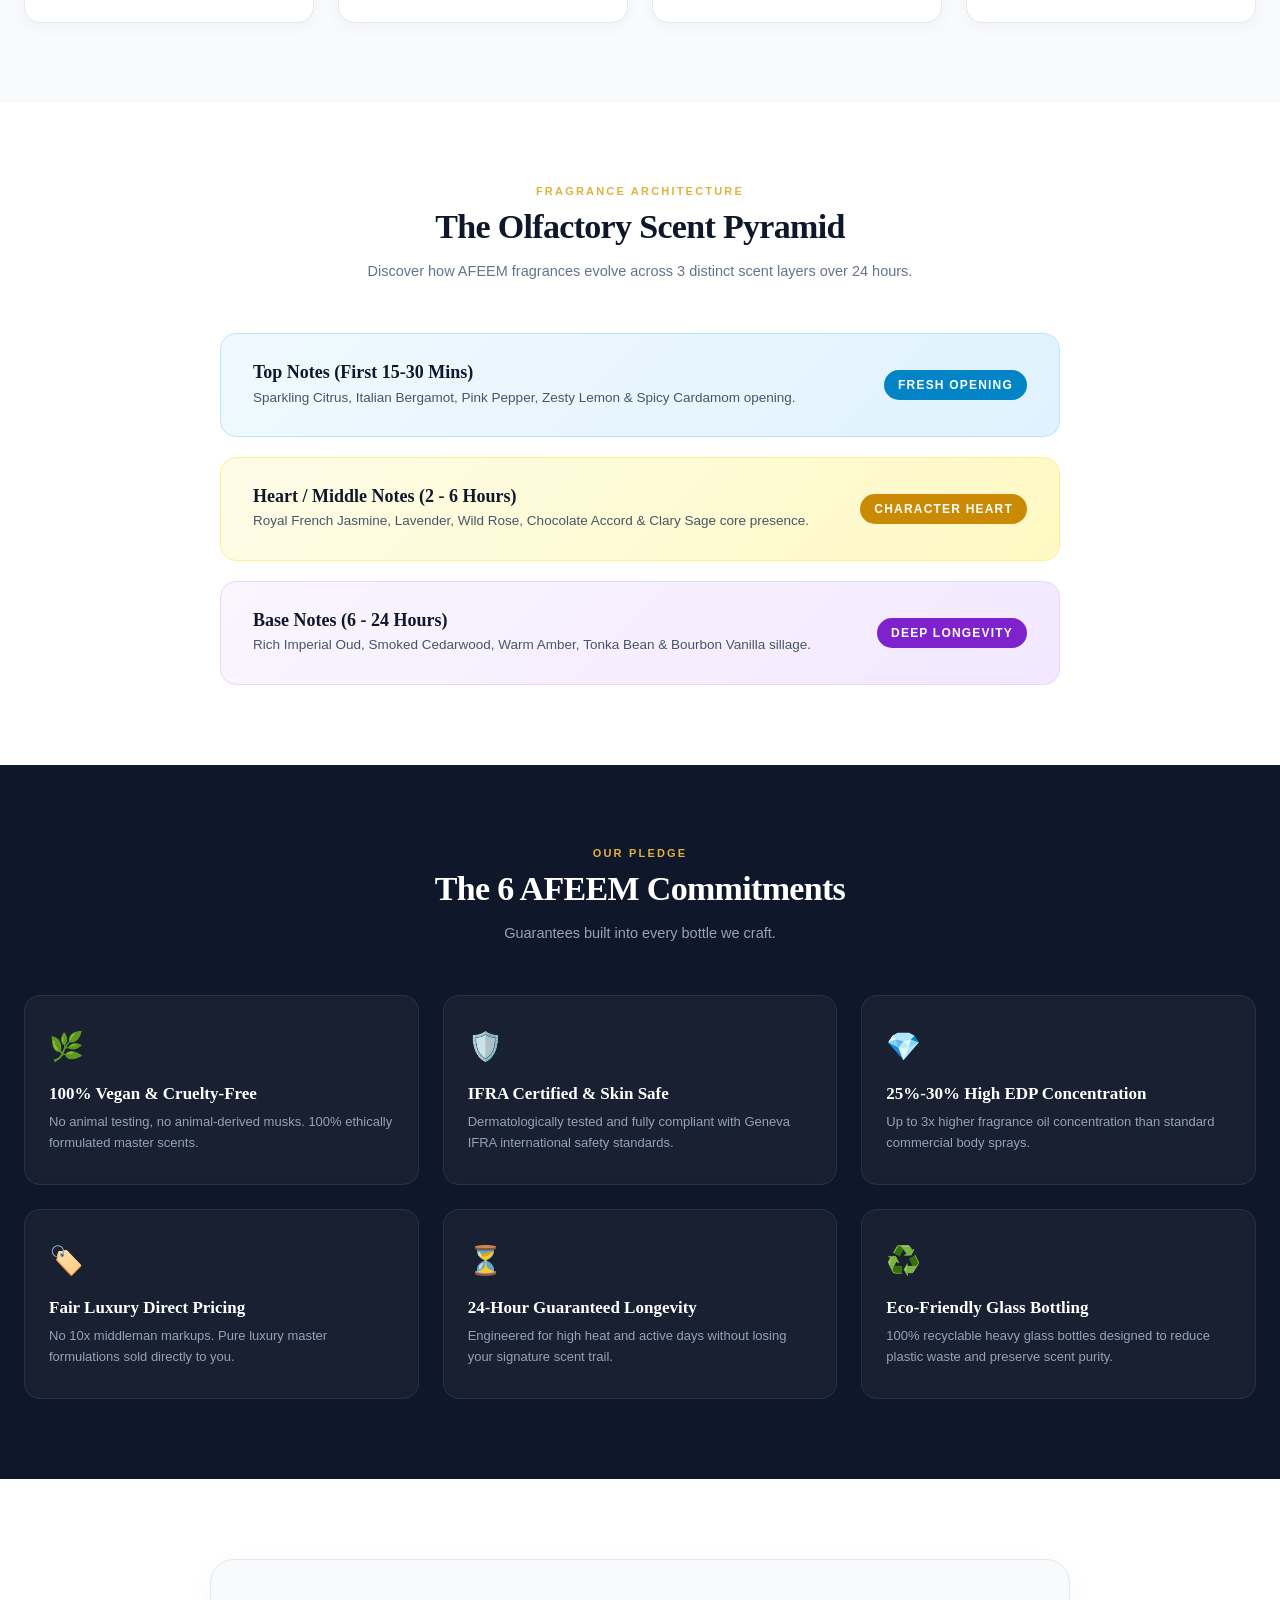
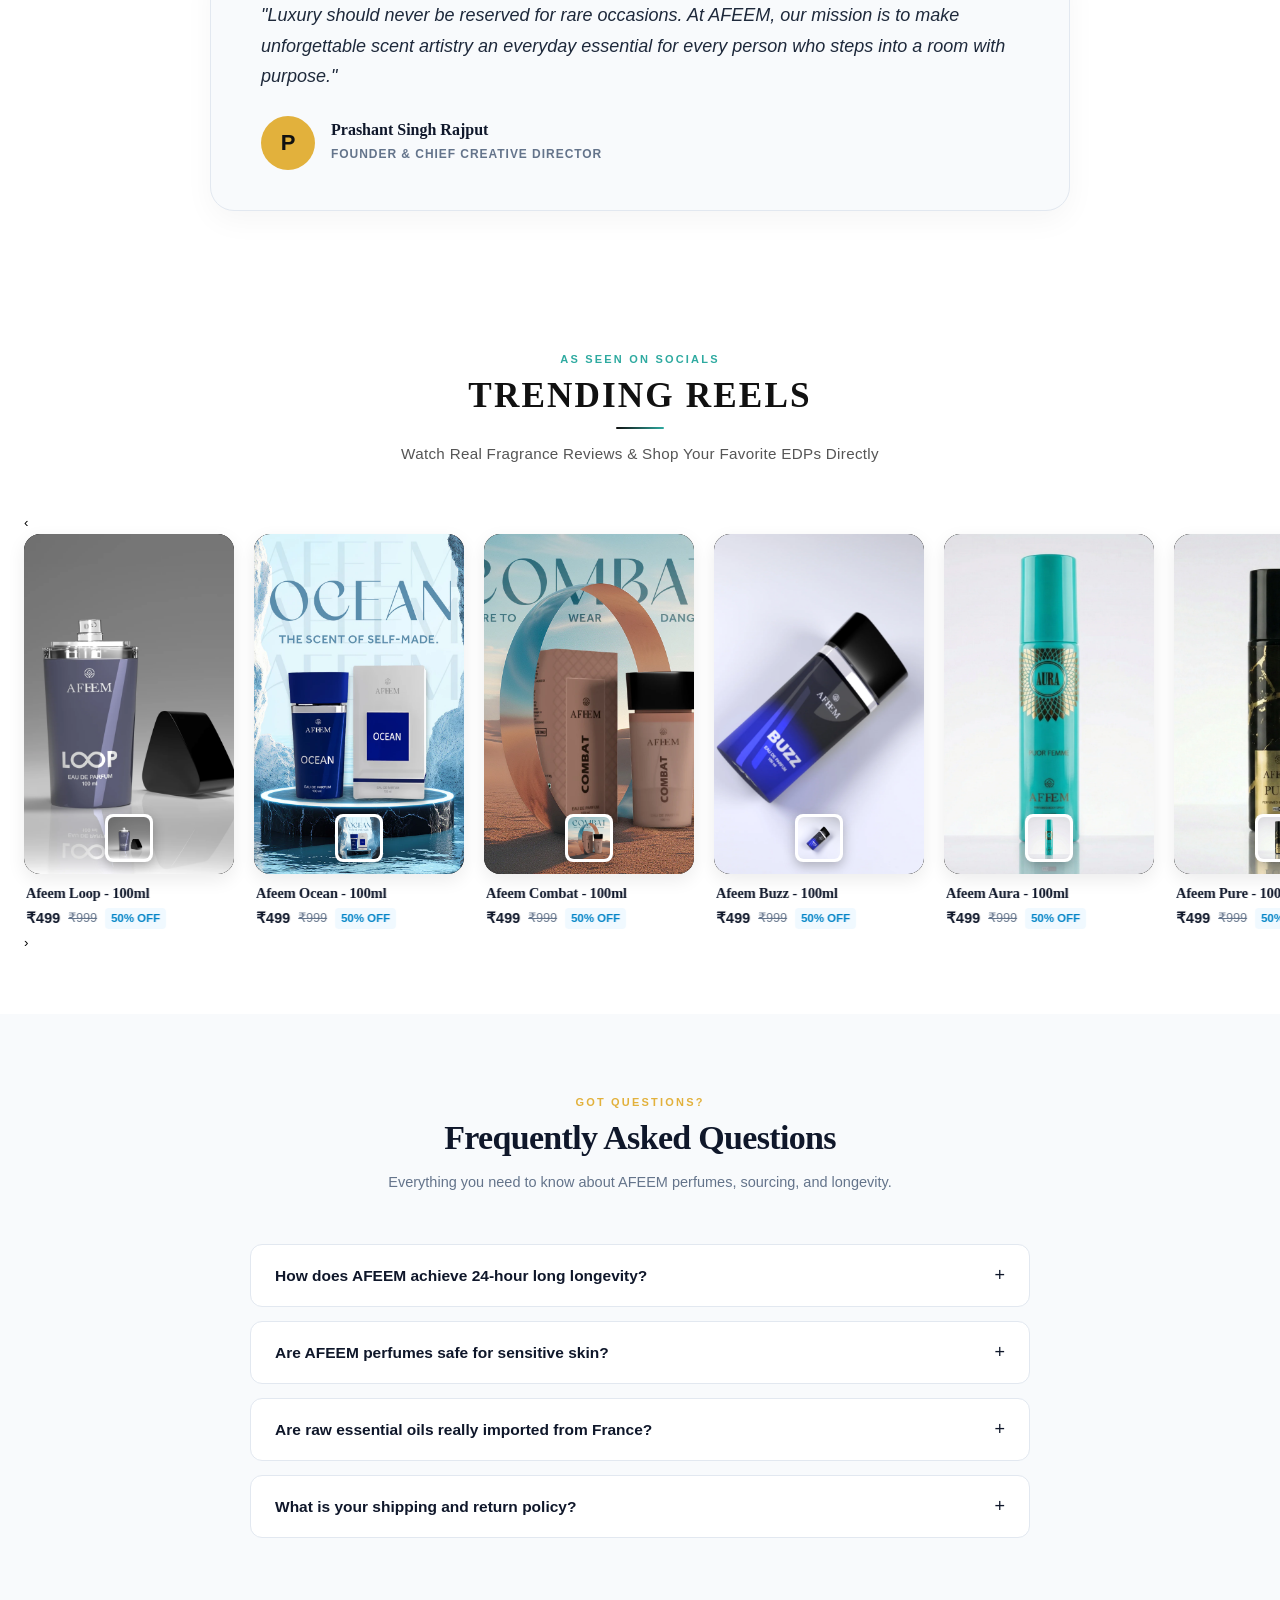
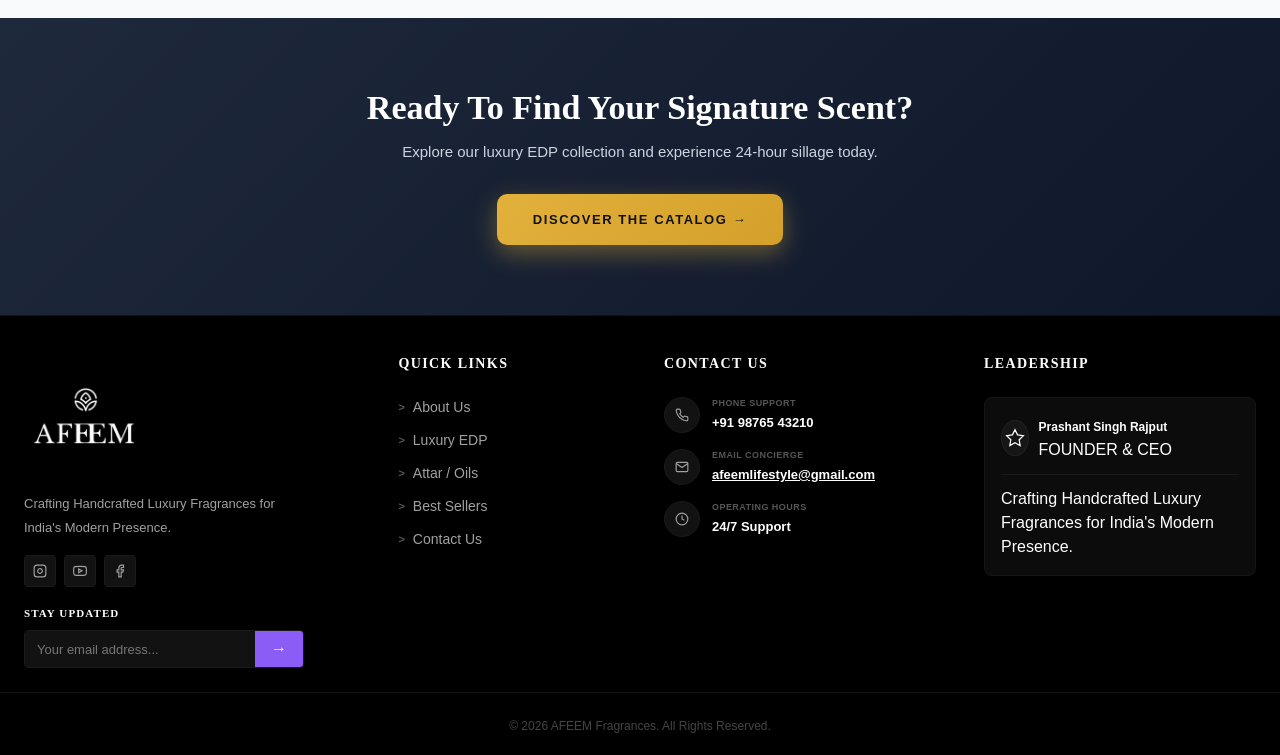
==== commit b2e8114b: "Center Trending Reels section header on about.html and fix race condition in app.js so product.html " ====
--- a/about.html
+++ b/about.html
@@ -257,18 +257,21 @@
 
         <!-- SECTION 7: Shoppable Video Reels Section -->
         <section class="shoppable-reels-section">
-            <div class="reels-section-header">
-                <span class="reels-sub-badge">AS SEEN ON SOCIALS</span>
-                <h2 class="reels-main-title">TRENDING REELS</h2>
-                <p class="reels-subtitle">Watch Real Fragrance Reviews & Shop Your Favorite EDPs Directly</p>
-            </div>
-            
-            <div class="reels-carousel-container">
-                <button class="reels-nav-btn prev-btn" onclick="scrollReelsCarousel(-1)" aria-label="Scroll reels left">&lsaquo;</button>
-                <div class="reels-carousel-track" id="reels-carousel-track">
-                    <!-- JavaScript dynamically injects reels cards -->
-                </div>
-                <button class="reels-nav-btn next-btn" onclick="scrollReelsCarousel(1)" aria-label="Scroll reels right">&rsaquo;</button>
+            <div class="container">
+                <div class="afeem-section-header">
+                    <span class="section-tag">AS SEEN ON SOCIALS</span>
+                    <h2 class="afeem-section-title">TRENDING REELS</h2>
+                    <div class="afeem-heading-line"></div>
+                    <p class="afeem-section-subtitle">Watch Real Fragrance Reviews & Shop Your Favorite EDPs Directly</p>
+                </div>
+                
+                <div class="reels-carousel-container">
+                    <button class="reels-nav-btn prev-btn" onclick="scrollReelsCarousel(-1)" aria-label="Scroll reels left">&lsaquo;</button>
+                    <div class="reels-carousel-track" id="reels-carousel-track">
+                        <!-- JavaScript dynamically injects reels cards -->
+                    </div>
+                    <button class="reels-nav-btn next-btn" onclick="scrollReelsCarousel(1)" aria-label="Scroll reels right">&rsaquo;</button>
+                </div>
             </div>
         </section>
 
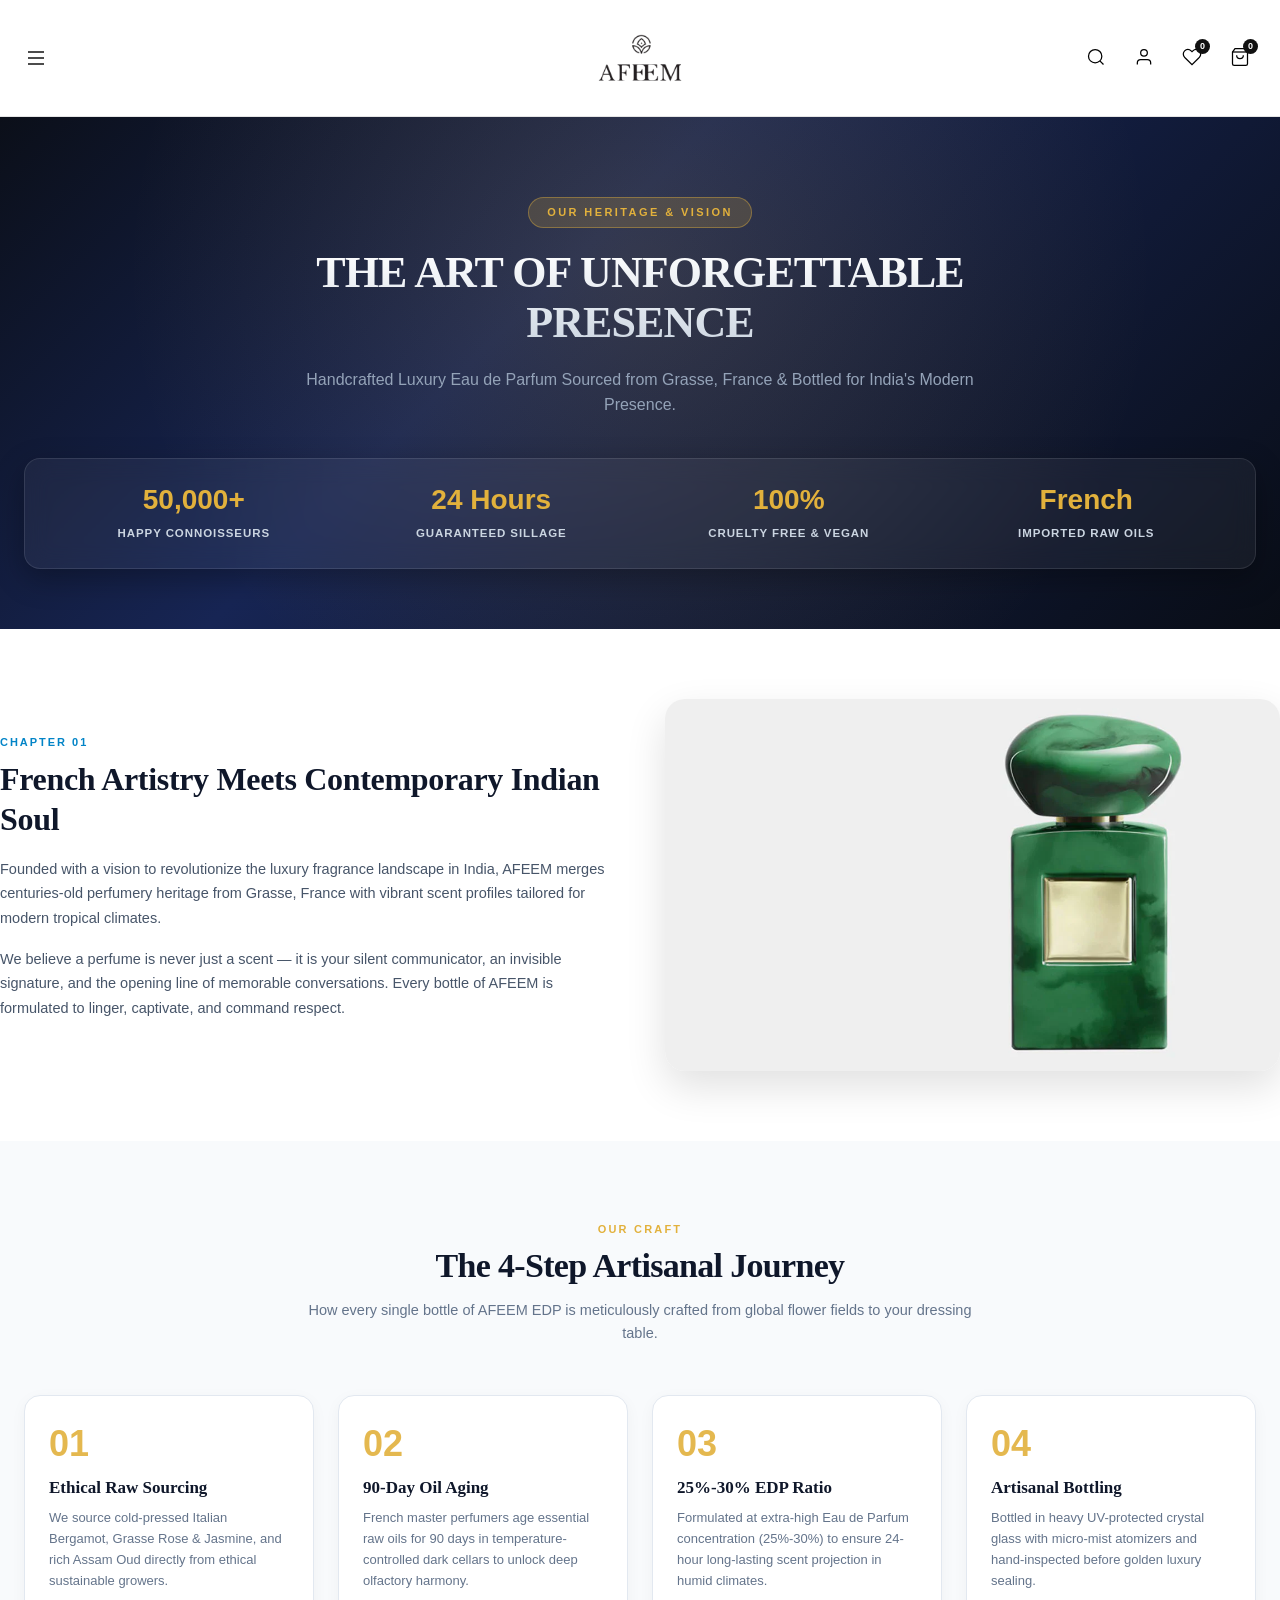
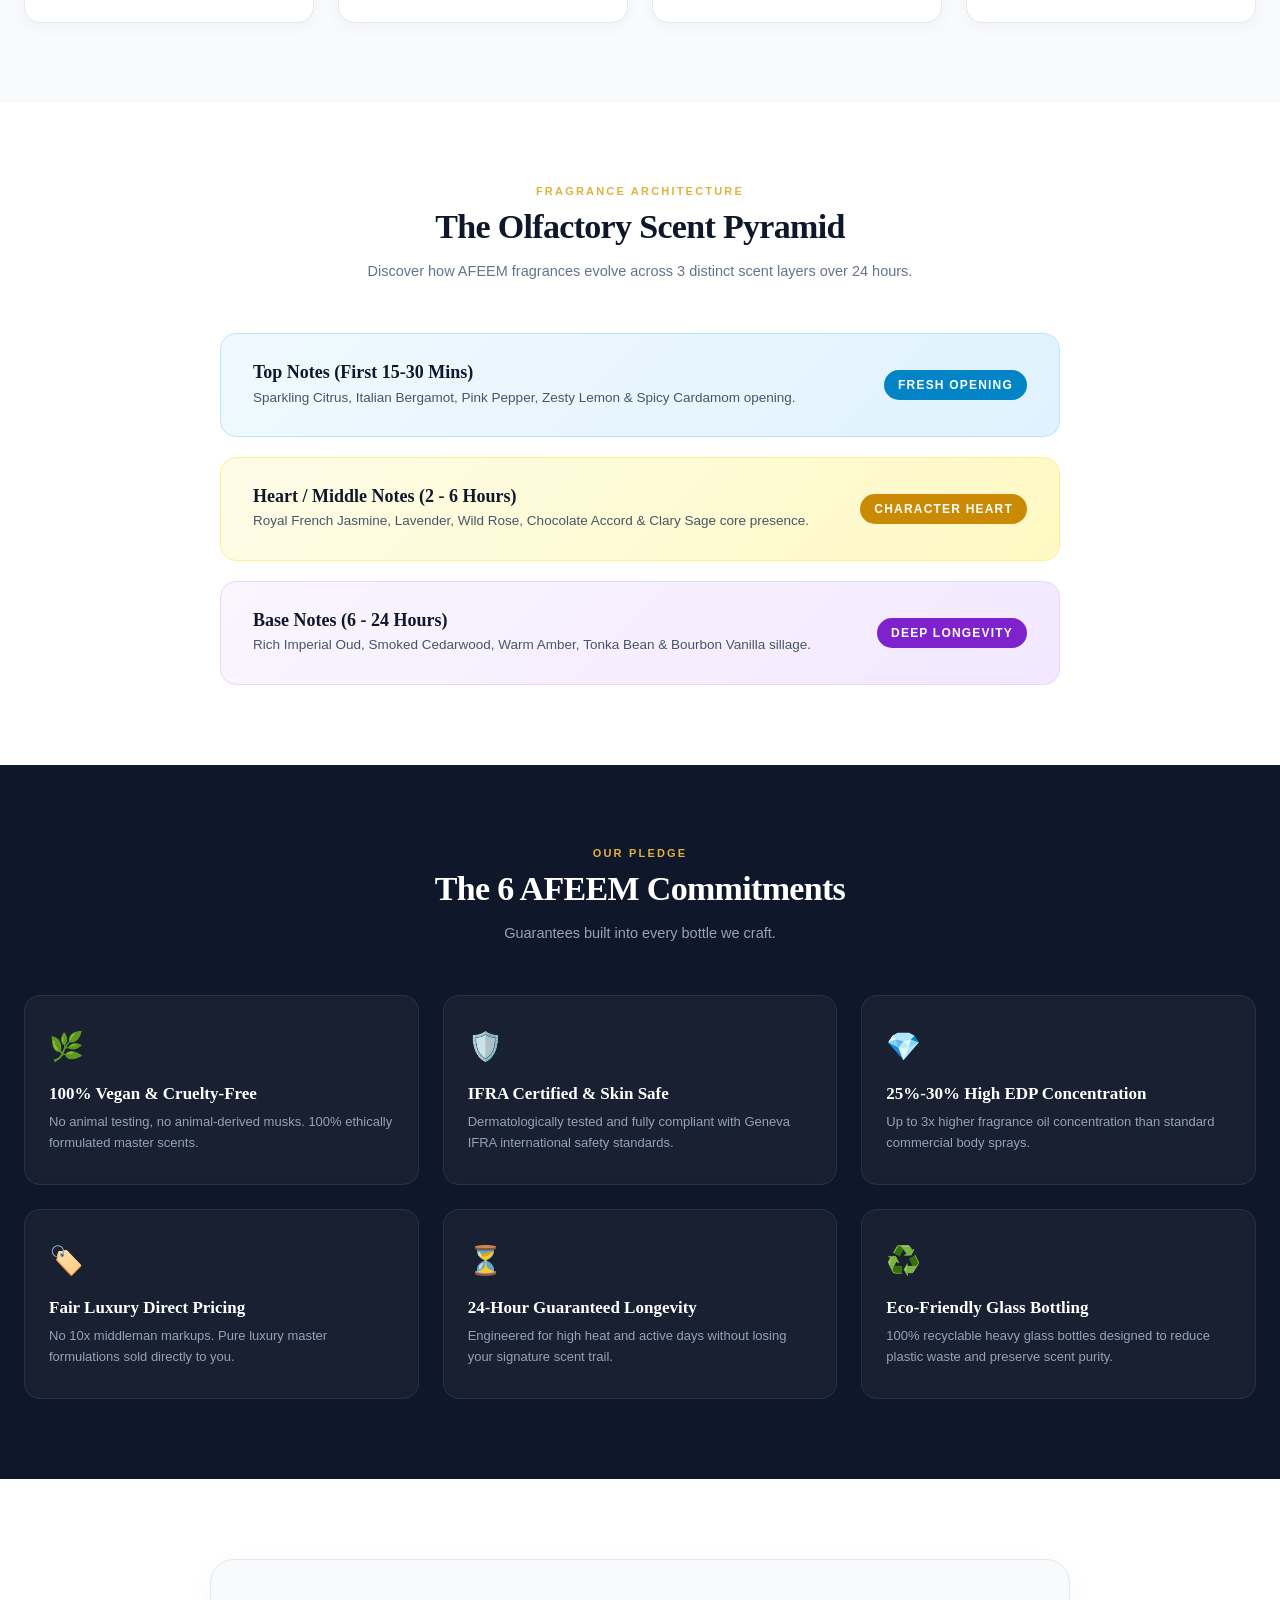
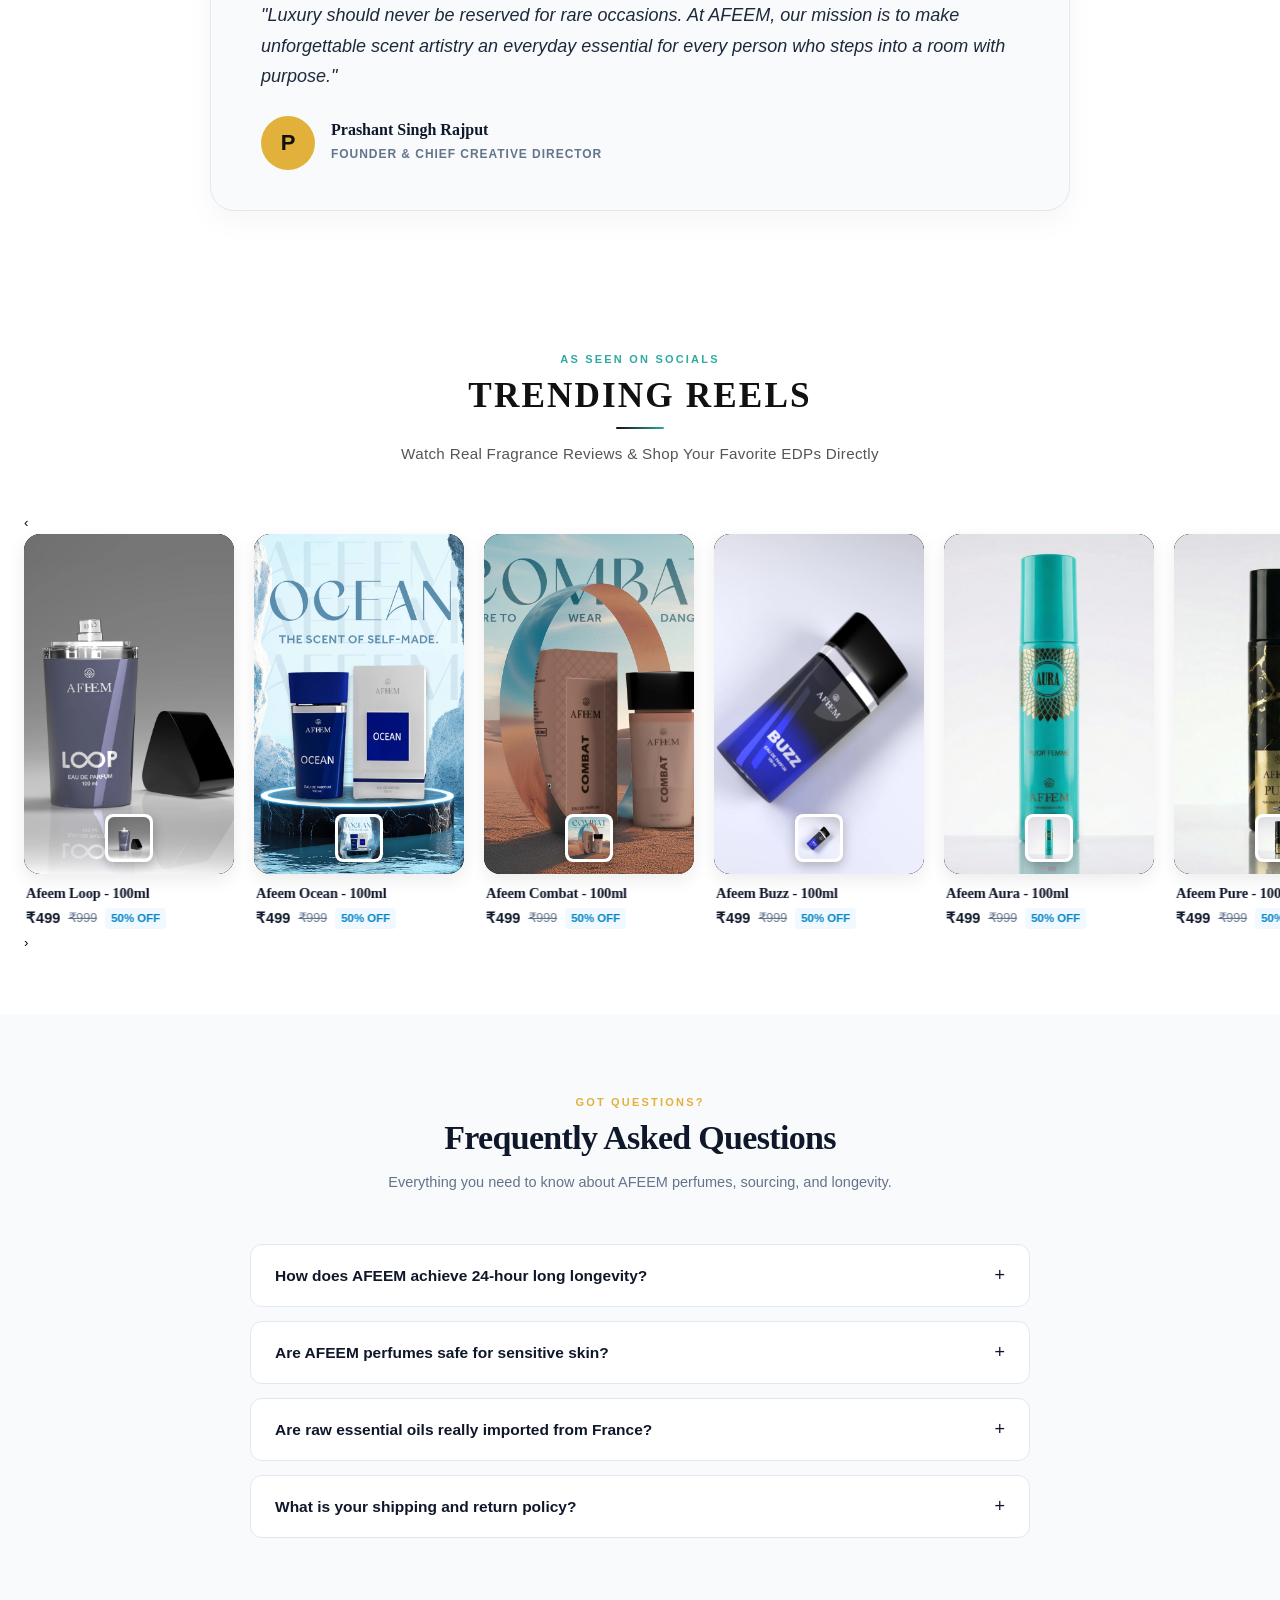
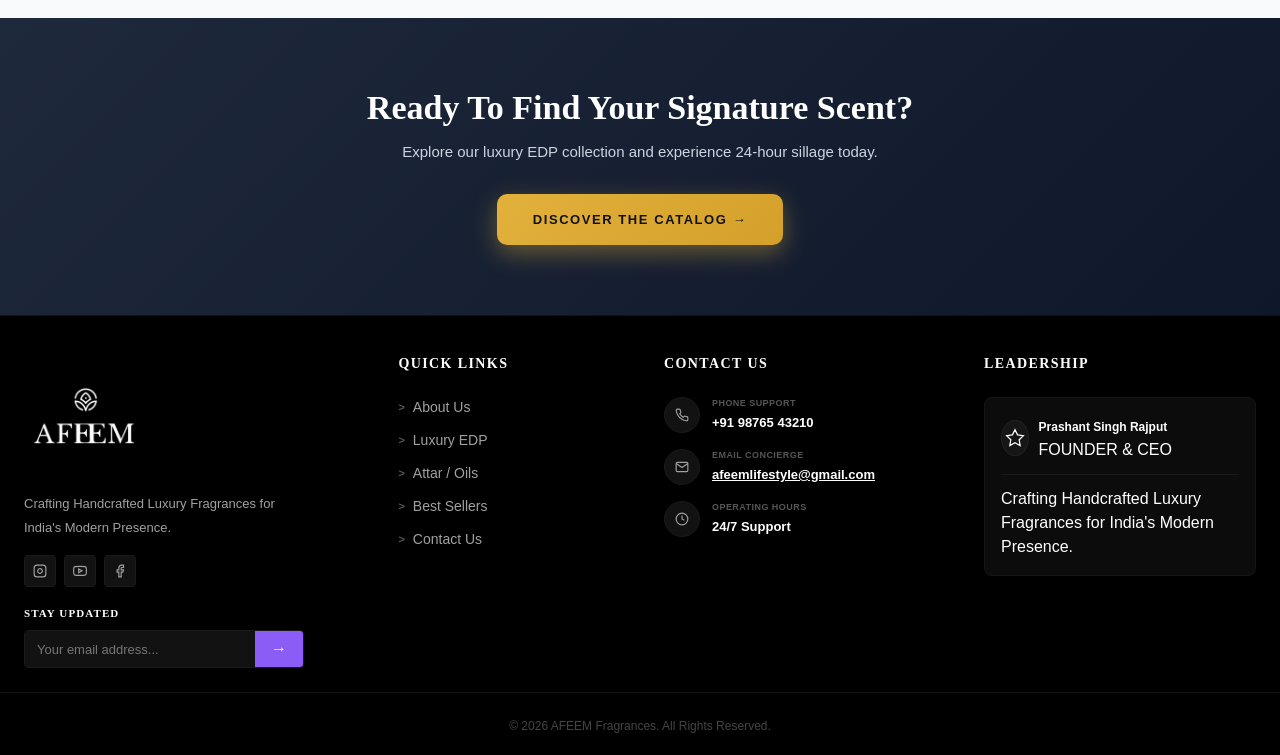
==== commit 8b33d418: "Fix reel click modal on about.html: replaced outdated popup with full Shoppable Lightbox Split Modal" ====
--- a/about.html
+++ b/about.html
@@ -338,49 +338,6 @@
         </section>
 
     </main>
-
-    <!-- Shoppable Reel Lightbox Modal -->
-    <div class="shoppable-reel-modal" id="shoppable-reel-modal" aria-hidden="true" role="dialog">
-        <div class="reel-modal-overlay" onclick="closeReelModal()"></div>
-        <div class="reel-modal-dialog">
-            <button class="reel-modal-close" onclick="closeReelModal()" aria-label="Close modal">&times;</button>
-            <button class="reel-panel-wishlist-top-btn" id="reel-modal-panel-wishlist-btn" title="Add to Wishlist">
-                <svg width="18" height="18" viewBox="0 0 24 24" fill="none" stroke="currentColor" stroke-width="2">
-                    <path d="M20.84 4.61a5.5 5.5 0 0 0-7.78 0L12 5.67l-1.06-1.06a5.5 5.5 0 0 0-7.78 7.78l1.06 1.06L12 21.23l7.78-7.78 1.06-1.06a5.5 5.5 0 0 0 0-7.78z"></path>
-                </svg>
-            </button>
-            <div class="reel-modal-content-grid">
-                <div class="reel-video-panel">
-                    <div id="reel-video-frame-container" style="width:100%; height:100%; position:relative; overflow:hidden;"></div>
-                    <button class="reel-sound-toggle" id="reel-sound-toggle" onclick="toggleReelModalSound()" aria-label="Toggle Sound">
-                        <span id="reel-sound-icon">🔊</span>
-                    </button>
-                    <button class="reel-video-share-btn" id="reel-video-share-btn" title="Open Video Link">
-                        <svg width="18" height="18" viewBox="0 0 24 24" fill="none" stroke="currentColor" stroke-width="2">
-                            <path d="M10 13a5 5 0 0 0 7.54.54l3-3a5 5 0 0 0-7.07-7.07l-1.72 1.71"></path>
-                            <path d="M14 11a5 5 0 0 0-7.54-.54l-3 3a5 5 0 0 0 7.07 7.07l1.71-1.71"></path>
-                        </svg>
-                    </button>
-                </div>
-                <div class="reel-product-panel">
-                    <div class="reel-product-img-box">
-                        <img id="reel-modal-prod-img" src="assets/images/products/loop-1.webp" alt="Product">
-                    </div>
-                    <h3 class="reel-prod-title" id="reel-modal-prod-title">Afeem Loop - 100ml</h3>
-                    <div class="reel-prod-price-row">
-                        <span class="reel-price-current" id="reel-modal-prod-price">₹499</span>
-                        <span class="reel-price-strike" id="reel-modal-prod-strike">₹999</span>
-                        <span class="reel-price-discount" id="reel-modal-prod-discount">50% OFF</span>
-                    </div>
-                    <p class="reel-prod-desc" id="reel-modal-prod-desc">GILDED. GRAND. GLORIOUS. Quiet luxury EDP.</p>
-                    <div class="reel-modal-actions">
-                        <button class="btn-reel-add-cart" id="reel-modal-add-cart-btn">ADD TO CART</button>
-                        <a href="product.html?id=afeem-loop" class="btn-reel-view-product" id="reel-modal-view-prod-btn">VIEW PRODUCT &rarr;</a>
-                    </div>
-                </div>
-            </div>
-        </div>
-    </div>
 
     <!-- Site Footer -->
     <footer class="main-footer">
@@ -669,6 +626,48 @@
         </div>
     </div>
 
+    <!-- Shoppable Reel Lightbox Split Modal -->
+    <div class="shoppable-reel-modal" id="shoppable-reel-modal" aria-hidden="true">
+        <div class="reel-modal-overlay" onclick="closeReelModal()"></div>
+        <div class="reel-modal-dialog">
+            <button class="reel-modal-close" onclick="closeReelModal()" aria-label="Close Modal">&times;</button>
+            <div class="reel-modal-body">
+                <!-- Left: Full Height Reel Video Panel -->
+                <div class="reel-video-panel">
+                    <div id="reel-video-frame-container" style="width:100%; height:100%; position:relative; overflow:hidden;"></div>
+                    <button class="reel-sound-toggle" id="reel-sound-toggle" onclick="toggleReelModalSound()" aria-label="Toggle Sound">
+                        <span id="reel-sound-icon">🔊</span>
+                    </button>
+                    <!-- Video Overlay Share Redirect Button (Bottom Right) -->
+                    <button class="reel-video-share-btn" id="reel-video-share-btn" aria-label="Share Video" title="Open Video Link">
+                        <svg width="18" height="18" viewBox="0 0 24 24" fill="none" stroke="currentColor" stroke-width="2"><circle cx="18" cy="5" r="3"></circle><circle cx="6" cy="12" r="3"></circle><circle cx="18" cy="19" r="3"></circle><line x1="8.59" y1="13.51" x2="15.42" y2="17.49"></line><line x1="15.41" y1="6.51" x2="8.59" y2="10.49"></line></svg>
+                    </button>
+                </div>
+                <!-- Right: Product Card Panel -->
+                <div class="reel-product-panel">
+                    <!-- Wishlist Heart Button Directly Below Close (X) Button -->
+                    <button class="reel-panel-wishlist-top-btn" id="reel-modal-panel-wishlist-btn" aria-label="Add to Wishlist" title="Add to Wishlist">
+                        <svg width="18" height="18" viewBox="0 0 24 24" fill="none" stroke="currentColor" stroke-width="2"><path d="M20.84 4.61a5.5 5.5 0 0 0-7.78 0L12 5.67l-1.06-1.06a5.5 5.5 0 0 0-7.78 7.78l1.06 1.06L12 21.23l7.78-7.78 1.06-1.06a5.5 5.5 0 0 0 0-7.78z"></path></svg>
+                    </button>
+                    <div class="reel-product-img-box">
+                        <img id="reel-modal-prod-img" src="assets/images/products/loop-1.webp" alt="Product Image">
+                    </div>
+                    <h3 class="reel-prod-title" id="reel-modal-prod-title">Afeem Golden Oud - 100ml</h3>
+                    <div class="reel-prod-price-row">
+                        <span class="reel-price-current" id="reel-modal-prod-price">₹499</span>
+                        <span class="reel-price-strike" id="reel-modal-prod-strike">₹999</span>
+                        <span class="reel-price-discount" id="reel-modal-prod-discount">50% OFF</span>
+                    </div>
+                    <p class="reel-prod-desc" id="reel-modal-prod-desc">GILDED. GRAND. GLORIOUS. Quiet luxury and effortlessly premium handcrafted EDP.</p>
+                    <div class="reel-modal-actions">
+                        <button class="btn-reel-add-cart" id="reel-modal-add-cart-btn">ADD TO CART</button>
+                        <a href="#" class="btn-reel-view-product" id="reel-modal-view-prod-btn">VIEW PRODUCT ➔</a>
+                    </div>
+                </div>
+            </div>
+        </div>
+    </div>
+
     <!-- Scripts -->
     <script src="assets/js/menu.js" defer></script>
     <script src="assets/js/product.js" defer></script>
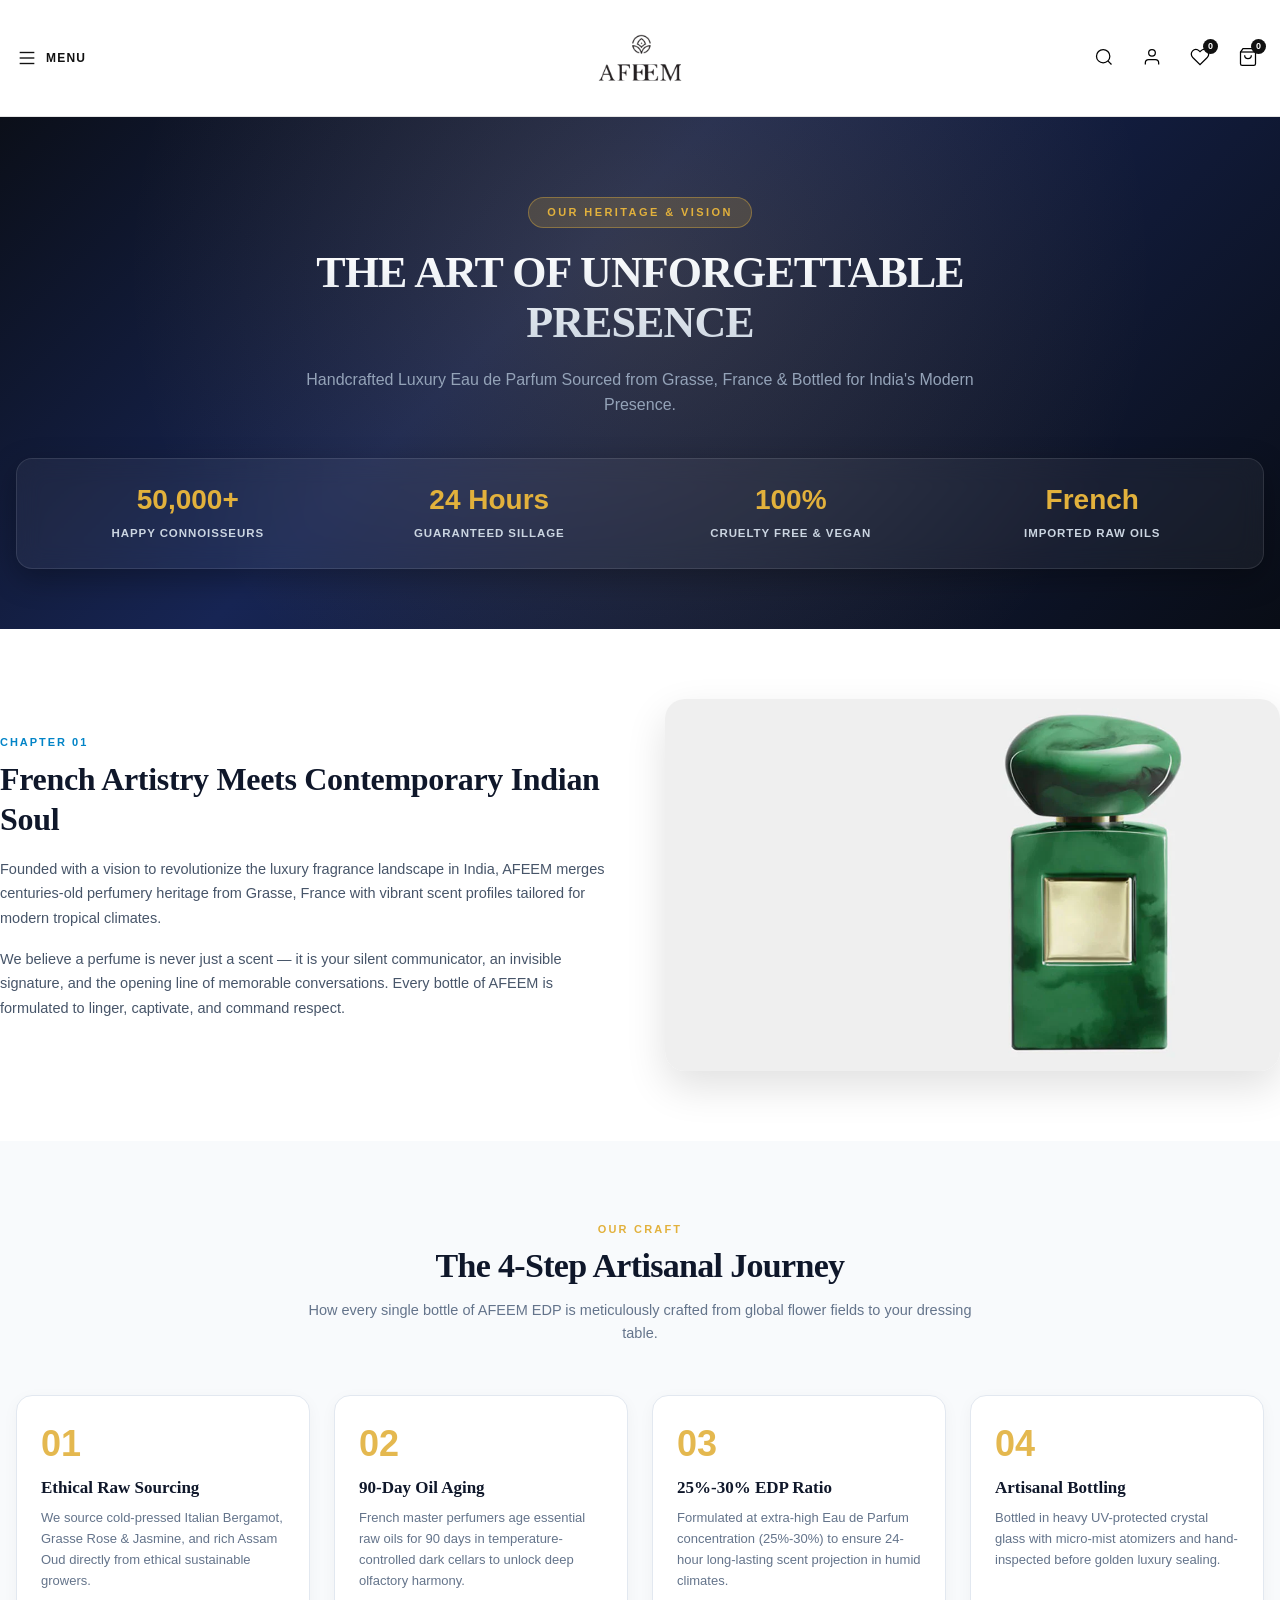
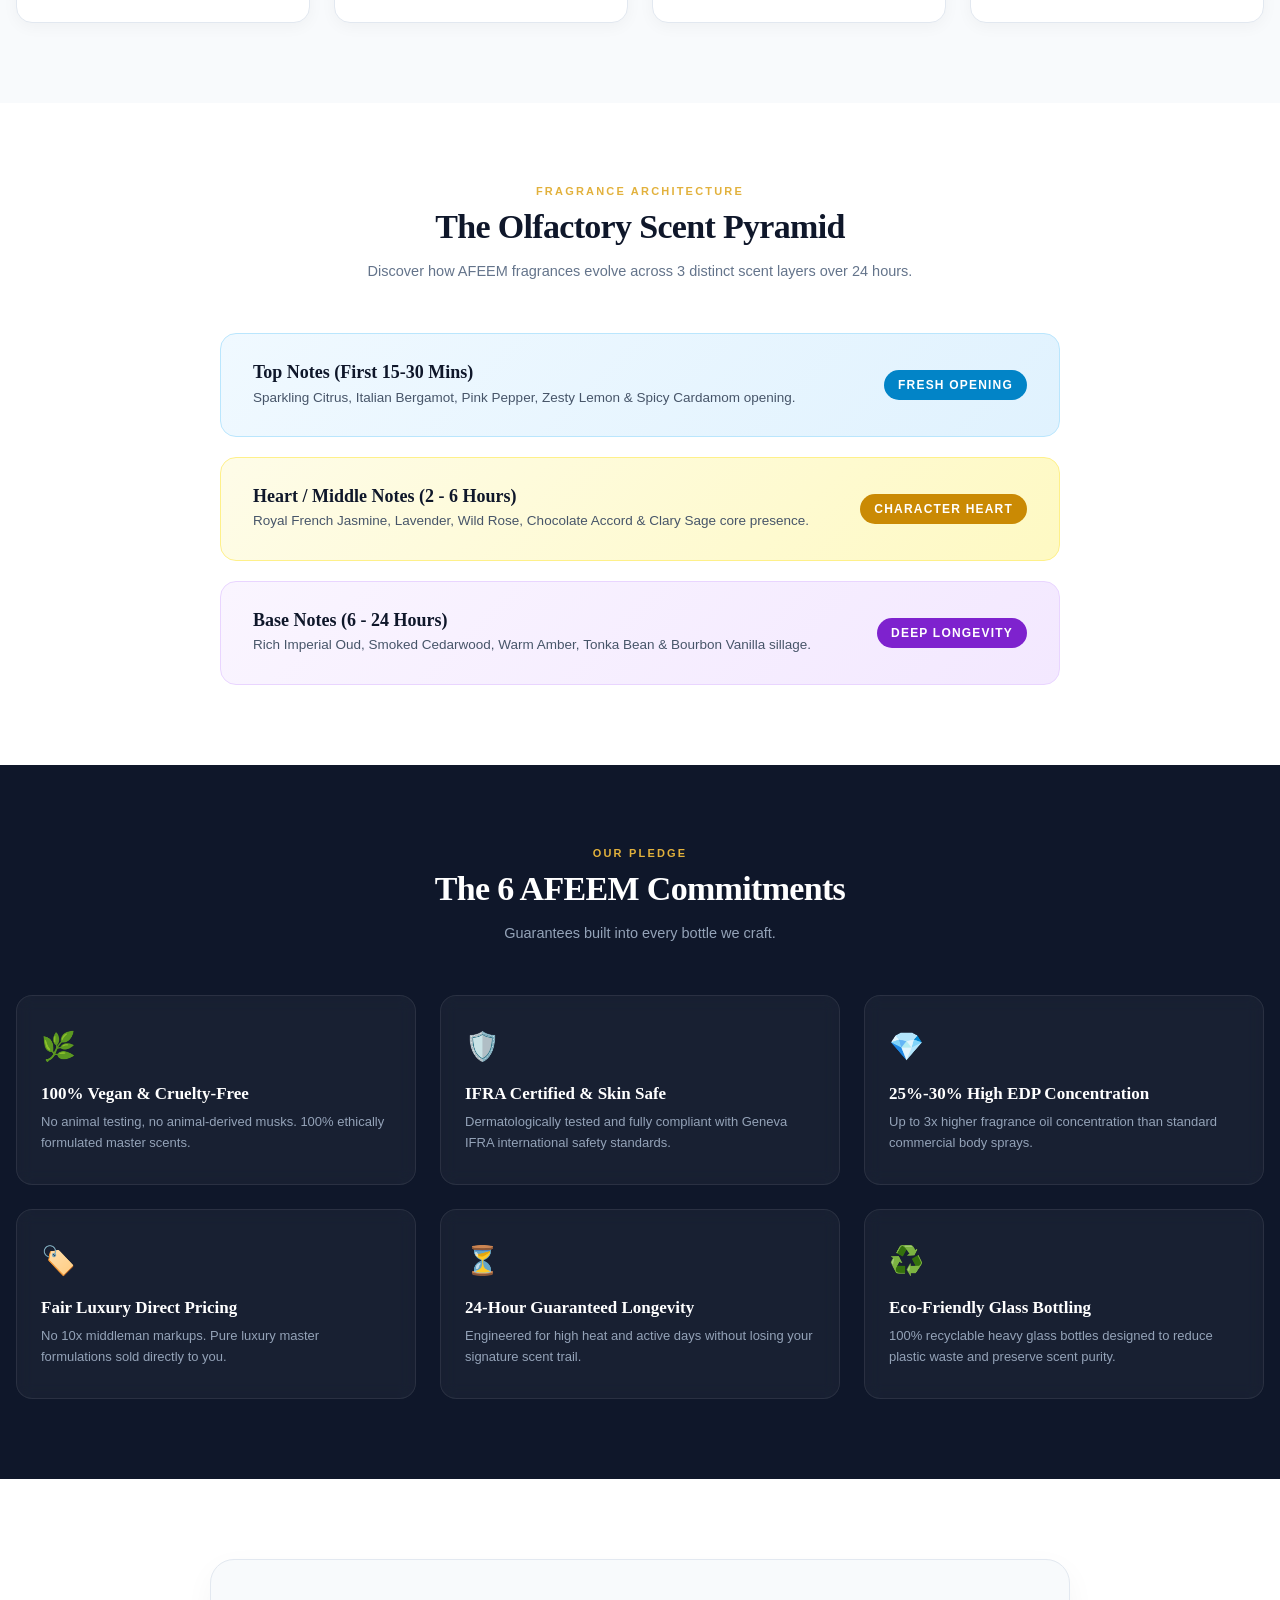
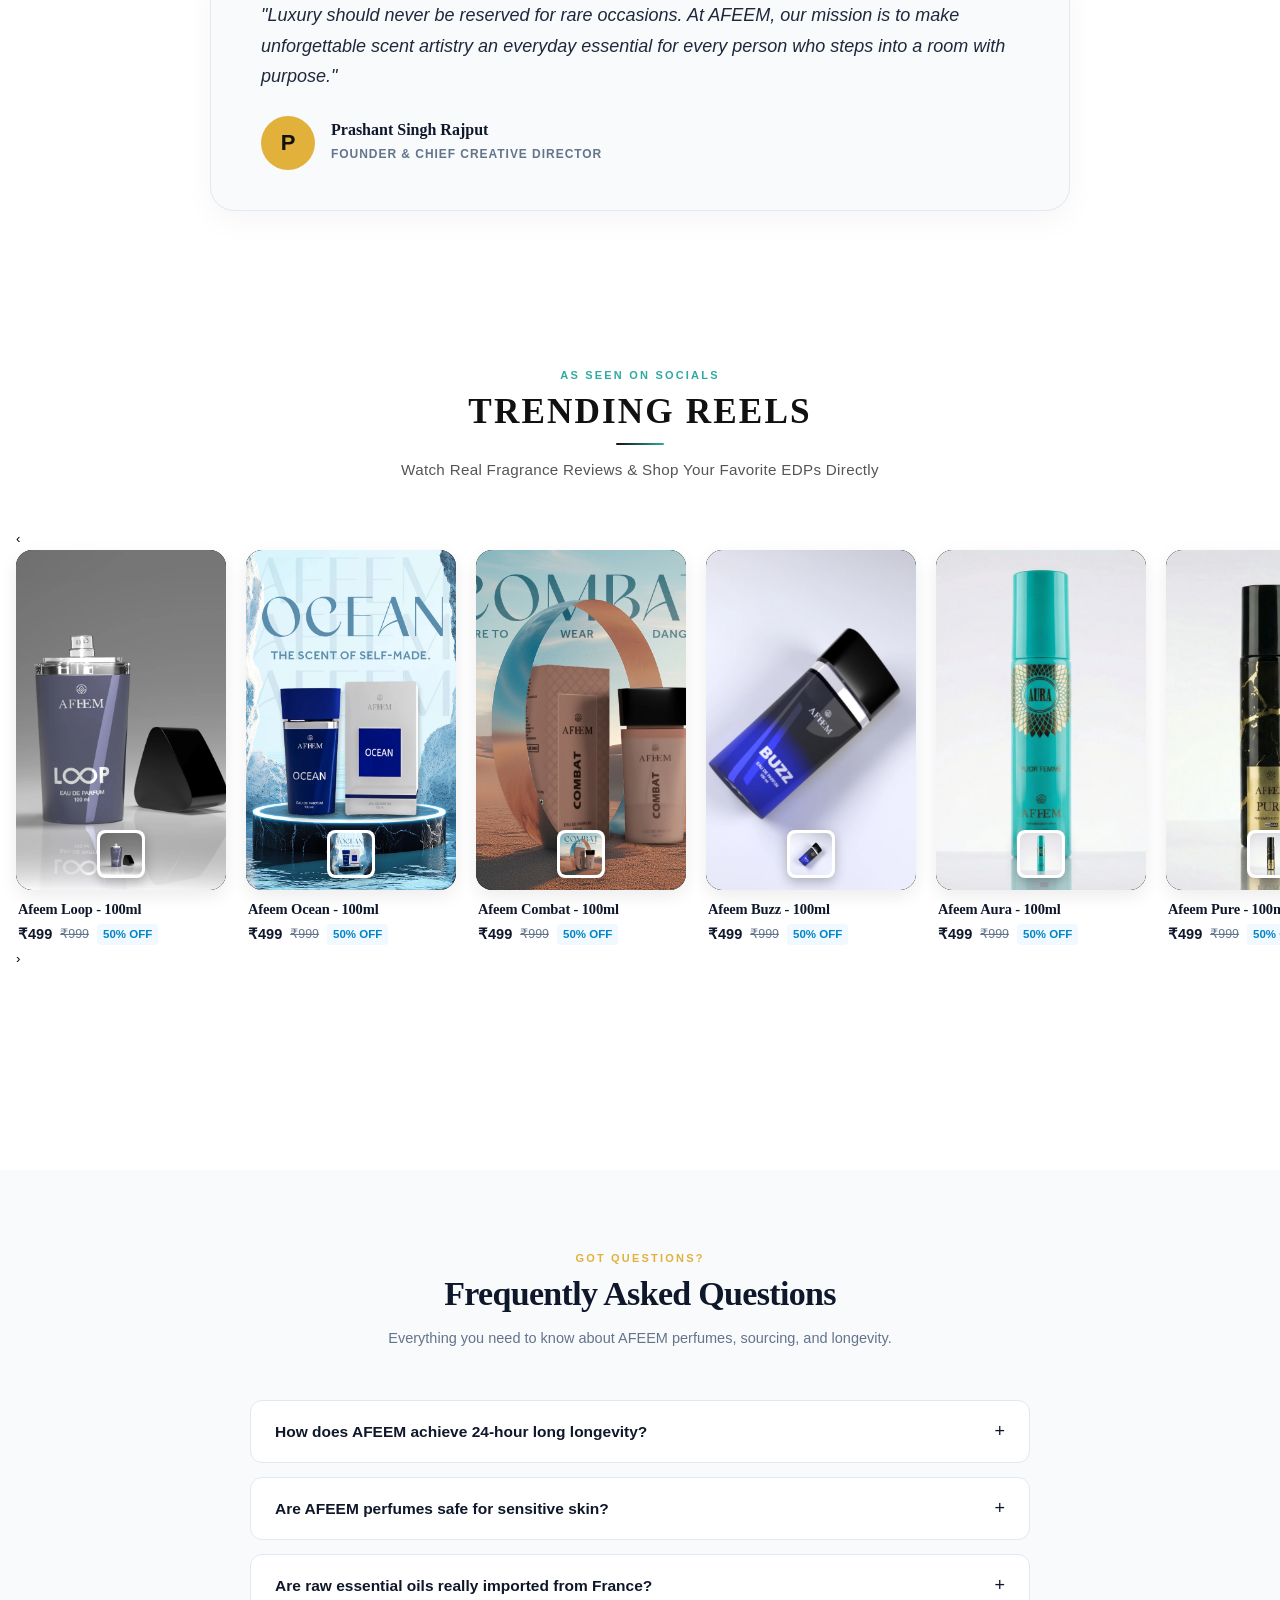
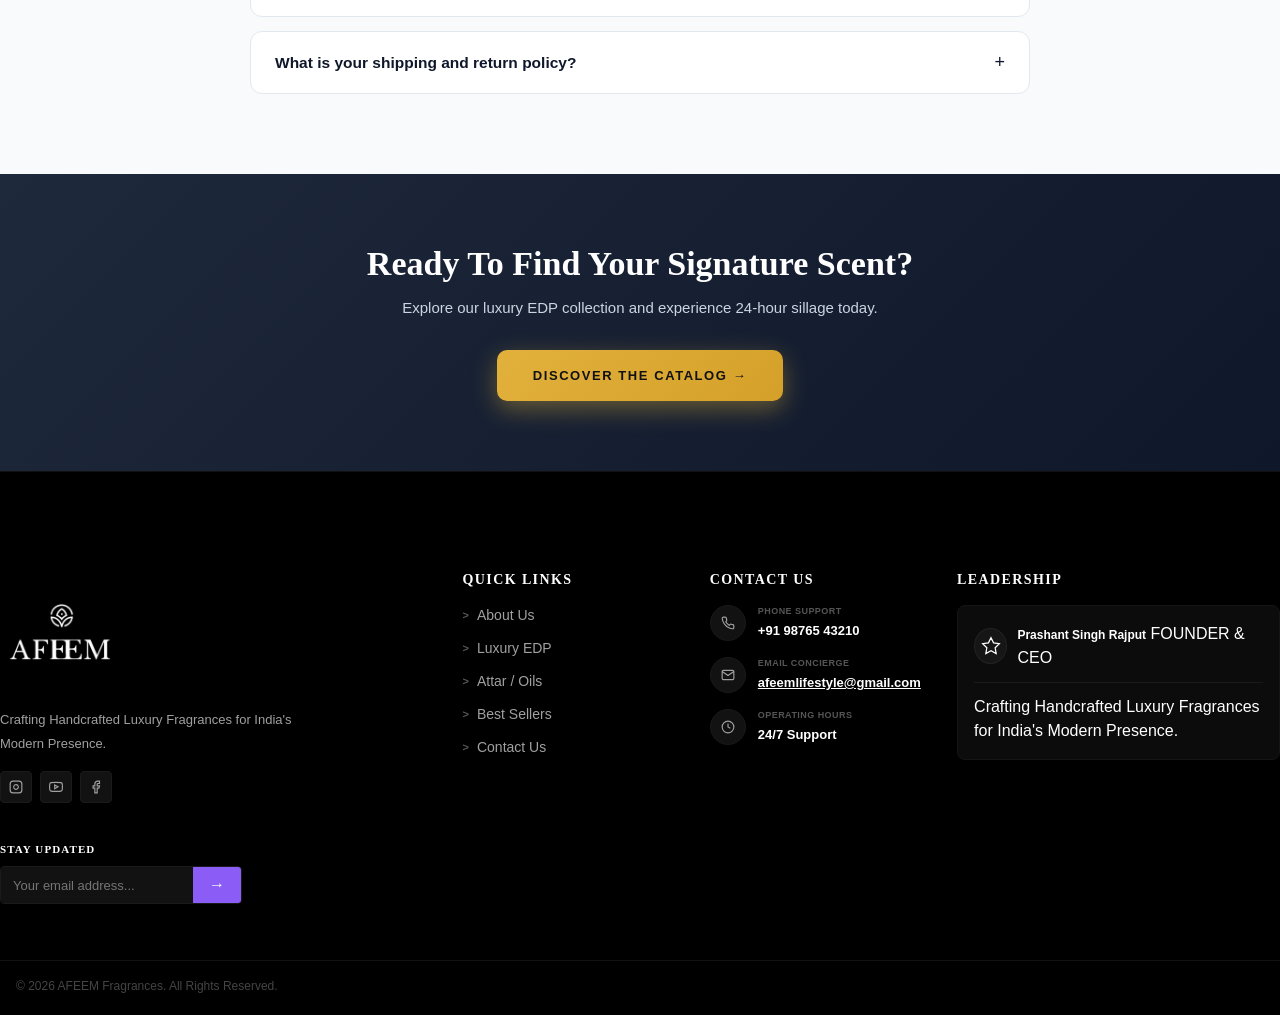
==== commit 0d940e28: "Fix PC Desktop & Mobile Phone UI: Sticky Action Bar, Review Cards, and Navigation Drawer" ====
--- a/about.html
+++ b/about.html
@@ -22,12 +22,15 @@
     <!-- Main Navigation Header -->
     <header class="main-header" id="site-header">
         <div class="header-container">
+            <!-- Mobile Menu Toggle (AFEEM Logo on Phone, MENU on Desktop) -->
             <button class="mobile-menu-btn" id="menu-toggle" aria-label="Open navigation menu">
-                <svg width="24" height="24" viewBox="0 0 24 24" fill="none" stroke="currentColor" stroke-width="1.5">
+                <svg width="22" height="22" viewBox="0 0 24 24" fill="none" stroke="currentColor" stroke-width="1.5" class="desktop-menu-icon">
+                    <line x1="4" y1="6" x2="20" y2="6"></line>
                     <line x1="4" y1="12" x2="20" y2="12"></line>
-                    <line x1="4" y1="6" x2="20" y2="6"></line>
                     <line x1="4" y1="18" x2="20" y2="18"></line>
                 </svg>
+                <span class="menu-label-text desktop-menu-text">MENU</span>
+                <img src="assets/images/logo/logo.png" alt="AFEEM" class="mobile-menu-brand-logo">
             </button>
 
             <div class="logo">
--- a/assets/css/variables.css
+++ b/assets/css/variables.css
@@ -33,9 +33,9 @@
     --font-size-md: 1.125rem;  /* 18px */
     --font-size-lg: 1.25rem;   /* 20px */
     --font-size-xl: 1.5rem;    /* 24px */
-    --font-size-2xl: 2rem;     /* 32px */
-    --font-size-3xl: 2.5rem;   /* 40px */
-    --font-size-4xl: 3.5rem;   /* 56px */
+    --font-size-2xl: clamp(1.5rem, 3.5vw, 2rem);    /* Fluid 24px - 32px */
+    --font-size-3xl: clamp(1.75rem, 4vw, 2.5rem);   /* Fluid 28px - 40px */
+    --font-size-4xl: clamp(2.25rem, 5vw, 3.5rem);   /* Fluid 36px - 56px */
 
     --font-weight-light: 300;
     --font-weight-regular: 400;
@@ -51,12 +51,12 @@
     --spacing-xs: 0.25rem;  /* 4px */
     --spacing-sm: 0.5rem;   /* 8px */
     --spacing-md: 1rem;     /* 16px */
-    --spacing-lg: 1.5rem;   /* 24px */
-    --spacing-xl: 2rem;     /* 32px */
-    --spacing-2xl: 3rem;    /* 48px */
-    --spacing-3xl: 4rem;    /* 64px */
+    --spacing-lg: 1rem;     /* 16px */
+    --spacing-xl: 1.5rem;   /* 24px */
+    --spacing-2xl: 2.5rem;  /* 40px */
+    --spacing-3xl: 3.5rem;  /* 56px */
 
-    --container-max-width: 1280px;
+    --container-max-width: 1560px;
     --header-height: 80px;
     --topbar-height: 40px;
 
--- a/assets/css/style.css
+++ b/assets/css/style.css
@@ -341,7 +341,7 @@
    ========================================================================== */
 
 /* Outer wrapper: 2-col grid */
-/* Full-Width Luxury Hero Slider Section */
+/* Full-Width Luxury Hero Slider Section (100% Full Screen Viewport Coverage) */
 .hero-slider-section.full-width-hero {
     position: relative;
     width: 100vw;
@@ -349,9 +349,9 @@
     right: 50%;
     margin-left: -50vw;
     margin-right: -50vw;
-    height: 72vh;
-    min-height: 550px;
-    max-height: 750px;
+    height: calc(100vh - 90px);
+    min-height: 560px;
+    max-height: 800px;
     overflow: hidden;
     background-color: #f8fafc;
 }
@@ -369,7 +369,8 @@
     width: 100%;
     height: 100%;
     background-size: cover;
-    background-position: center center;
+    background-position: center 38%; /* Ensures top cap & bottom pedestal both fit 100% in viewport */
+    background-repeat: no-repeat;
     display: flex;
     align-items: center;
     justify-content: flex-start;
@@ -389,23 +390,69 @@
     position: relative;
     z-index: 5;
     width: 100%;
-    max-width: 1280px;
+    max-width: 1560px;
     margin: 0 auto;
     padding: 0 40px;
 }
 
-.slide-content {
+/* Image 3 Clean Un-boxed Typography Layout */
+.slide-content.clean-hero-text {
     text-align: left;
-    color: #111111;
-    max-width: 480px;
-    background: rgba(255, 255, 255, 0.85);
-    backdrop-filter: blur(8px);
-    padding: 40px 48px;
-    border-radius: 12px;
-    border: 1px solid rgba(255, 255, 255, 0.6);
-    box-shadow: 0 20px 40px rgba(0, 0, 0, 0.08);
+    color: #0f172a;
+    max-width: 520px;
+    background: transparent !important;
+    backdrop-filter: none !important;
+    -webkit-backdrop-filter: none !important;
+    padding: 0 !important;
+    border-radius: 0 !important;
+    border: none !important;
+    box-shadow: none !important;
     transform: translateX(-30px);
     transition: transform 0.6s cubic-bezier(0.16, 1, 0.3, 1), opacity 0.6s ease;
+}
+
+.hero-brand-mark {
+    margin-bottom: 22px;
+}
+
+.hero-logo-img {
+    height: 42px;
+    width: auto;
+    object-fit: contain;
+    filter: drop-shadow(0 2px 8px rgba(0,0,0,0.06));
+}
+
+.slide-content.clean-hero-text .slide-subtitle {
+    color: #2eaaa0;
+    font-size: 13px;
+    font-weight: 800;
+    letter-spacing: 0.22em;
+    text-transform: uppercase;
+    margin-bottom: 14px;
+}
+
+.slide-content.clean-hero-text .slide-title {
+    color: #0b0f19;
+    font-family: var(--font-heading), 'Playfair Display', serif;
+    font-size: 3.8rem;
+    font-weight: 700;
+    line-height: 1.06;
+    letter-spacing: -0.01em;
+    margin-bottom: 16px;
+}
+
+.slide-content.clean-hero-text .slide-tagline {
+    font-size: 16px;
+    color: #475569;
+    font-weight: 500;
+    margin-bottom: 16px;
+}
+
+.slide-content.clean-hero-text .slide-offer {
+    font-size: 14px;
+    color: #2eaaa0;
+    font-weight: 700;
+    margin-bottom: 28px;
 }
 
 .slide.active .slide-content {
@@ -496,23 +543,32 @@
     left: 50%;
     transform: translateX(-50%);
     display: flex;
+    align-items: center;
     gap: 10px;
     z-index: 10;
+    padding: 8px 18px;
+    background: rgba(15, 23, 42, 0.45);
+    backdrop-filter: blur(12px);
+    -webkit-backdrop-filter: blur(12px);
+    border-radius: 30px;
+    border: 1px solid rgba(255, 255, 255, 0.2);
+    box-shadow: 0 8px 24px rgba(0, 0, 0, 0.25);
 }
 
 .dot {
     width: 10px;
     height: 10px;
     border-radius: 50%;
-    background-color: rgba(0, 0, 0, 0.25);
+    background-color: rgba(255, 255, 255, 0.45);
     cursor: pointer;
-    transition: all 0.3s ease;
+    transition: all 0.35s cubic-bezier(0.4, 0, 0.2, 1);
 }
 
 .dot.active {
     background-color: #2eaaa0;
     width: 28px;
     border-radius: 12px;
+    box-shadow: 0 0 10px rgba(46, 170, 160, 0.6);
 }
 
 /* RIGHT: Deals Sidebar */
@@ -2053,14 +2109,28 @@
    Product Detail 3-Column Luxury Layout
    ========================================================================== */
 .product-details-section {
-    padding: 12px 0 0;
-    margin-bottom: 0;
+    max-width: 1440px;
+    margin: 0 auto;
+    padding: 12px 40px 0 !important;
+    box-sizing: border-box;
+}
+
+@media screen and (max-width: 1200px) {
+    .product-details-section {
+        padding: 12px 24px 0 !important;
+    }
+}
+
+@media screen and (max-width: 768px) {
+    .product-details-section {
+        padding: 12px 16px 0 !important;
+    }
 }
 
 .product-three-col-layout {
     display: grid;
     grid-template-columns: 27% 45% 28%;
-    gap: 20px;
+    gap: 24px;
     align-items: start;
 }
 
@@ -2374,6 +2444,265 @@
     color: #27ae60;
     margin-right: 6px;
     font-size: 10px;
+}
+
+/* ==========================================================================
+   Image 3 Wireframe: Top Horizontal Dropdown Filters Bar & 2-Col Layout
+   ========================================================================== */
+.top-horizontal-filters-section {
+    padding: 16px 0 24px;
+}
+
+.top-filters-bar {
+    display: flex;
+    align-items: center;
+    justify-content: flex-start;
+    gap: 16px;
+    background: #ffffff;
+    border: 1px solid #e2e8f0;
+    border-radius: 12px;
+    padding: 12px 20px;
+    box-shadow: 0 4px 16px rgba(0, 0, 0, 0.04);
+}
+
+.filter-dropdown-wrapper {
+    position: relative;
+}
+
+.filter-dropdown-btn {
+    display: flex;
+    align-items: center;
+    gap: 8px;
+    background: #f8fafc;
+    border: 1px solid #cbd5e1;
+    border-radius: 8px;
+    padding: 9px 16px;
+    font-size: 11.5px;
+    font-weight: 800;
+    color: #0f172a;
+    letter-spacing: 0.06em;
+    cursor: pointer;
+    transition: all 0.2s ease;
+}
+
+.filter-dropdown-btn:hover,
+.filter-dropdown-wrapper.open .filter-dropdown-btn {
+    background: #ffffff;
+    border-color: #2f889a;
+    color: #2f889a;
+    box-shadow: 0 2px 8px rgba(47, 136, 154, 0.15);
+}
+
+.filter-dropdown-btn svg {
+    transition: transform 0.2s ease;
+}
+
+.filter-dropdown-wrapper.open .filter-dropdown-btn svg {
+    transform: rotate(180deg);
+}
+
+.filter-dropdown-menu {
+    display: none;
+    position: absolute;
+    top: calc(100% + 8px);
+    left: 0;
+    min-width: 240px;
+    background: #ffffff;
+    border: 1px solid #e2e8f0;
+    border-radius: 14px;
+    padding: 16px 18px;
+    box-shadow: 0 16px 40px -8px rgba(15, 23, 42, 0.15), 0 0 0 1px rgba(15, 23, 42, 0.05);
+    z-index: 500;
+}
+
+.filter-dropdown-wrapper.open .filter-dropdown-menu {
+    display: block;
+    animation: dropdownPopIn 0.2s cubic-bezier(0.16, 1, 0.3, 1);
+}
+
+@keyframes dropdownPopIn {
+    from {
+        opacity: 0;
+        transform: translateY(-8px) scale(0.97);
+    }
+    to {
+        opacity: 1;
+        transform: translateY(0) scale(1);
+    }
+}
+
+.dropdown-header-label {
+    font-size: 10px;
+    font-weight: 800;
+    letter-spacing: 0.1em;
+    color: #94a3b8;
+    text-transform: uppercase;
+    margin-bottom: 12px;
+    padding-bottom: 6px;
+    border-bottom: 1px solid #f1f5f9;
+}
+
+/* Size Popover Grid */
+.dropdown-menu-size-popover {
+    min-width: 260px;
+}
+
+.luxury-size-pills-grid {
+    display: grid;
+    grid-template-columns: repeat(2, 1fr);
+    gap: 8px;
+}
+
+.luxury-size-pill {
+    padding: 10px 14px !important;
+    background: #f8fafc !important;
+    border: 1px solid #cbd5e1 !important;
+    border-radius: 8px !important;
+    font-size: 11.5px !important;
+    font-weight: 700 !important;
+    color: #334155 !important;
+    cursor: pointer !important;
+    transition: all 0.2s ease !important;
+    text-align: center !important;
+}
+
+.luxury-size-pill:hover {
+    background: #ffffff !important;
+    border-color: #2f889a !important;
+    color: #2f889a !important;
+}
+
+.luxury-size-pill.active {
+    background: #0f172a !important;
+    border-color: #0f172a !important;
+    color: #ffffff !important;
+    box-shadow: 0 4px 12px rgba(15, 23, 42, 0.2) !important;
+}
+
+/* Checkbox & Scent List items in dropdown */
+.dropdown-menu-options-list {
+    display: flex;
+    flex-direction: column;
+    gap: 8px;
+}
+
+.dropdown-menu-options-list .custom-filter-checkbox {
+    display: flex;
+    align-items: center;
+    gap: 8px;
+    padding: 6px 8px;
+    border-radius: 6px;
+    font-size: 12.5px;
+    font-weight: 600;
+    color: #334155;
+    cursor: pointer;
+    transition: background 0.15s ease;
+}
+
+.dropdown-menu-options-list .custom-filter-checkbox:hover {
+    background: #f8fafc;
+    color: #2f889a;
+}
+
+.luxury-scent-list li {
+    padding: 8px 10px !important;
+    border-radius: 6px !important;
+    font-size: 12.5px !important;
+    font-weight: 600 !important;
+    color: #334155 !important;
+    transition: all 0.15s ease !important;
+}
+
+.luxury-scent-list li:hover,
+.luxury-scent-list li.active {
+    background: #f1f5f9 !important;
+    color: #0f172a !important;
+    font-weight: 700 !important;
+}
+
+.top-filters-right-actions {
+    margin-left: auto;
+    display: flex;
+    align-items: center;
+    gap: 12px;
+}
+
+.reset-filters-btn {
+    background: transparent;
+    border: 1px solid #cbd5e1;
+    border-radius: 20px;
+    padding: 7px 16px;
+    font-size: 11px;
+    font-weight: 700;
+    color: #64748b;
+    cursor: pointer;
+    transition: all 0.2s ease;
+}
+
+.reset-filters-btn:hover {
+    border-color: #ef4444;
+    color: #ef4444;
+    background: #fef2f2;
+}
+
+/* 2-Column Main Layout: Left Sidebar + Right Products Grid */
+.shop-main-2col-layout {
+    display: grid;
+    grid-template-columns: 240px 1fr;
+    gap: 32px;
+    align-items: start;
+    padding-bottom: 60px;
+}
+
+.shop-left-sidebar {
+    background: #ffffff;
+    border: 1px solid #e2e8f0;
+    border-radius: 14px;
+    padding: 20px;
+    box-shadow: 0 4px 16px rgba(0, 0, 0, 0.03);
+    position: sticky;
+    top: 100px;
+}
+
+.sidebar-category-title {
+    font-family: var(--font-heading);
+    font-size: 12px;
+    font-weight: 800;
+    letter-spacing: 0.1em;
+    color: #0f172a;
+    text-transform: uppercase;
+    padding-bottom: 12px;
+    border-bottom: 1.5px solid #2f889a;
+    margin-bottom: 14px;
+}
+
+.shop-left-sidebar .filter-link-list {
+    display: flex;
+    flex-direction: column;
+    gap: 6px;
+}
+
+.shop-left-sidebar .filter-pill-link {
+    display: block;
+    padding: 10px 14px;
+    border-radius: 8px;
+    color: #475569;
+    font-size: 13px;
+    font-weight: 600;
+    text-decoration: none;
+    transition: all 0.2s ease;
+}
+
+.shop-left-sidebar .filter-pill-link:hover {
+    background: #f8fafc;
+    color: #2f889a;
+}
+
+.shop-left-sidebar .filter-pill-link.active {
+    background: #eef8f7;
+    color: #2f889a;
+    font-weight: 800;
+    border-left: 3px solid #2f889a;
 }
 
 /* Visitor counter ticker */
@@ -6037,22 +6366,40 @@
 
 .reels-carousel-wrapper {
     position: relative;
-    width: 100%;
+    width: 100vw;
+    left: 50%;
+    right: 50%;
+    margin-left: -50vw;
+    margin-right: -50vw;
     overflow: hidden;
     margin-top: 30px;
 }
 
 .reels-carousel-track-container {
     width: 100%;
-    overflow: hidden;
-    padding: 10px 0 20px;
+    overflow-x: auto;
+    overflow-y: hidden;
+    -webkit-overflow-scrolling: touch;
+    scroll-snap-type: x mandatory;
+    scrollbar-width: none;
+    -ms-overflow-style: none;
+    padding: 10px 16px 24px;
+    cursor: grab;
+}
+
+.reels-carousel-track-container::-webkit-scrollbar {
+    display: none;
+}
+
+.reels-carousel-track-container.active-drag {
+    cursor: grabbing;
+    user-select: none;
 }
 
 .reels-carousel-track {
     display: flex;
     gap: 20px;
     width: max-content;
-    animation: reelsMarquee 35s linear infinite;
     will-change: transform;
 }
 
@@ -7144,3 +7491,86 @@
     .pillars-grid { grid-template-columns: 1fr; }
     .founder-card { padding: 30px 20px; }
 }
+
+/* ==========================================================================
+   Image 2 Full-Width 3-Column Fragrance Notes Component (No Borders)
+   ========================================================================== */
+.fragrance-notes-image2-row-grid {
+    display: grid;
+    grid-template-columns: repeat(3, 1fr);
+    gap: 30px;
+    width: 100%;
+    margin: 30px 0 20px;
+    padding: 10px 0;
+    border: none !important;
+    background: transparent;
+}
+
+.note-column-image2 {
+    display: flex;
+    flex-direction: column;
+    align-items: center;
+    text-align: center;
+    border: none !important;
+}
+
+.note-column-title-clean {
+    font-family: 'Oswald', 'Bebas Neue', var(--font-heading), sans-serif;
+    font-size: 20px;
+    font-weight: 800;
+    letter-spacing: 0.08em;
+    text-transform: uppercase;
+    color: #0b0f19;
+    margin: 0 0 16px 0;
+    text-align: center;
+}
+
+.note-column-ingredients-row {
+    display: flex;
+    justify-content: center;
+    align-items: flex-start;
+    gap: 24px;
+    flex-wrap: wrap;
+    width: 100%;
+}
+
+.note-ingredient-single {
+    display: flex;
+    flex-direction: column;
+    align-items: center;
+    text-align: center;
+}
+
+.note-ingredient-img-box {
+    width: 76px;
+    height: 66px;
+    margin-bottom: 6px;
+    background: transparent;
+    display: flex;
+    align-items: center;
+    justify-content: center;
+}
+
+.note-ingredient-img-box img {
+    max-width: 100%;
+    max-height: 100%;
+    object-fit: contain;
+    border: none !important;
+    border-radius: 0 !important;
+    box-shadow: none !important;
+    outline: none !important;
+}
+
+.note-ingredient-name-text {
+    font-size: 13px;
+    font-weight: 600;
+    color: #4a1525;
+    line-height: 1.25;
+}
+
+@media (max-width: 768px) {
+    .fragrance-notes-image2-row-grid {
+        grid-template-columns: 1fr;
+        gap: 28px;
+    }
+}
--- a/assets/css/responsive.css
+++ b/assets/css/responsive.css
@@ -306,6 +306,81 @@
         text-align: center;
     }
 
+    /* Mobile Product Page Layout & Horizontal Touch-Swipe Gallery */
+    .product-three-col-layout {
+        display: flex !important;
+        flex-direction: column !important;
+        gap: 20px !important;
+    }
+
+    /* Requirement 1: Move Gallery Images & Video FIRST to the very top on Mobile */
+    .product-col-center {
+        order: 1 !important;
+        width: 100% !important;
+        margin-bottom: 10px !important;
+    }
+
+    /* Requirement 2: Title, Selected Size & Best For Occasions SECOND below Gallery */
+    .product-col-left {
+        order: 2 !important;
+        width: 100% !important;
+    }
+
+    /* Requirement 3: Sizing, Buy Form & Range THIRD */
+    .product-col-right {
+        order: 3 !important;
+        width: 100% !important;
+    }
+
+    /* Requirement 4: Horizontal Left-to-Right Touch-Swipe Image & Video Gallery on Phone ONLY */
+    .product-thumbnails-nav-strip {
+        display: none !important;
+    }
+
+    .product-gallery-wrapper {
+        display: block !important;
+        width: 100vw !important;
+        margin-left: calc(-50vw + 50%) !important;
+    }
+
+    .product-main-media-stack {
+        display: flex !important;
+        flex-direction: row !important;
+        overflow-x: auto !important;
+        overflow-y: hidden !important;
+        scroll-snap-type: x mandatory !important;
+        -webkit-overflow-scrolling: touch !important;
+        gap: 14px !important;
+        padding: 4px 16px 16px !important;
+        width: 100% !important;
+        box-sizing: border-box !important;
+        scrollbar-width: none !important;
+    }
+
+    .product-main-media-stack::-webkit-scrollbar {
+        display: none !important;
+    }
+
+    .product-main-media-stack .gallery-stacked-image,
+    .product-main-media-stack .gallery-stacked-video {
+        flex: 0 0 85vw !important;
+        width: 85vw !important;
+        height: 380px !important;
+        border-radius: 16px !important;
+        overflow: hidden !important;
+        scroll-snap-align: center !important;
+        box-shadow: 0 6px 20px rgba(0, 0, 0, 0.08) !important;
+    }
+
+    .product-main-media-stack img,
+    .product-main-media-stack video,
+    .product-main-media-stack iframe {
+        width: 100% !important;
+        height: 100% !important;
+        object-fit: cover !important;
+        border-radius: 16px !important;
+    }
+
     /* Product Page Specifics */
     .purchase-actions {
         flex-direction: column;
@@ -352,43 +427,1416 @@
         padding: var(--spacing-sm) var(--spacing-xs);
     }
 
-    /* Mobile Sticky Bottom Action Bar tweaks */
+    /* High-End Mobile Collapsible Sticky Bottom Bar with Up-Arrow Chevron Toggle */
     .sticky-bottom-action-bar {
-        padding: 8px 0;
-        bottom: -100px;
-    }
-    .sticky-bar-product-info {
-        display: none; /* Hide product title and price on small mobile to fit items */
-    }
+        position: fixed !important;
+        bottom: 0 !important;
+        left: 0 !important;
+        right: 0 !important;
+        width: 100% !important;
+        background: #ffffff !important;
+        box-shadow: 0 -10px 30px rgba(0, 0, 0, 0.15) !important;
+        border-top: 1px solid #cbd5e1 !important;
+        padding: 0 !important;
+        z-index: 9999 !important;
+        box-sizing: border-box !important;
+        transition: all 0.3s cubic-bezier(0.16, 1, 0.3, 1) !important;
+    }
+
     .sticky-bar-container {
-        justify-content: center;
-        gap: var(--spacing-xs);
-        padding: 0 var(--spacing-sm);
-    }
+        display: flex !important;
+        flex-direction: column !important;
+        width: 100% !important;
+        max-width: 100% !important;
+        padding: 0 !important;
+        box-sizing: border-box !important;
+    }
+
+    /* Up/Down Expand Chevron Toggle Button */
+    .sticky-expand-toggle-btn {
+        display: flex !important;
+        align-items: center !important;
+        justify-content: center !important;
+        gap: 6px !important;
+        width: 100% !important;
+        padding: 5px 12px !important;
+        background: #f8fafc !important;
+        border: none !important;
+        border-bottom: 1px solid #e2e8f0 !important;
+        color: #475569 !important;
+        font-size: 10.5px !important;
+        font-weight: 800 !important;
+        letter-spacing: 0.08em !important;
+        cursor: pointer !important;
+    }
+
+    .sticky-expanded-active .sticky-chevron-icon {
+        transform: rotate(180deg) !important;
+    }
+
+    /* Expandable Options Drawer Row (Hidden by default, slides out when active) */
+    .sticky-expandable-drawer {
+        display: none !important;
+        padding: 12px 16px !important;
+        background: #f1f5f9 !important;
+        border-bottom: 1px solid #cbd5e1 !important;
+        align-items: center !important;
+        justify-content: space-between !important;
+        gap: 16px !important;
+    }
+
+    .sticky-expanded-active .sticky-expandable-drawer {
+        display: flex !important;
+    }
+
+    .sticky-option-group,
+    .sticky-quantity-group {
+        display: flex !important;
+        align-items: center !important;
+        gap: 8px !important;
+    }
+
     .sticky-size-select {
-        height: 36px;
-        font-size: 11px;
-        padding: 0 20px 0 8px;
-        background-position: right 6px center;
-    }
+        height: 38px !important;
+        font-size: 12px !important;
+        font-weight: 600 !important;
+        border-radius: 8px !important;
+        border: 1px solid #cbd5e1 !important;
+        padding: 0 20px 0 8px !important;
+    }
+
     .sticky-quantity-picker {
-        height: 36px;
-    }
-    .sticky-qty-btn {
-        width: 24px;
-        font-size: 14px;
-    }
-    .sticky-quantity-picker input {
-        width: 24px;
-        font-size: 11px;
-    }
+        height: 38px !important;
+        border-radius: 8px !important;
+        border: 1px solid #cbd5e1 !important;
+    }
+
+    /* Always Visible Main Bar Row: Price + ADD TO CART Button */
+    .sticky-main-bar-row {
+        display: flex !important;
+        align-items: center !important;
+        justify-content: space-between !important;
+        gap: 12px !important;
+        padding: 10px 14px !important;
+        width: 100% !important;
+        box-sizing: border-box !important;
+    }
+
+    .sticky-bar-price-info {
+        display: flex !important;
+        flex-direction: column !important;
+        justify-content: center !important;
+        flex-shrink: 0 !important;
+    }
+
+    .sticky-product-price {
+        font-size: 17px !important;
+        font-weight: 800 !important;
+        color: #0f172a !important;
+        line-height: 1.1 !important;
+    }
+
+    .sticky-add-to-cart-btn,
+    .add-to-cart-btn,
+    .add-to-cart-teal-btn {
+        flex: 1 !important;
+        height: 44px !important;
+        background: #111111 !important;
+        color: #ffffff !important;
+        font-size: 13.5px !important;
+        font-weight: 800 !important;
+        letter-spacing: 0.05em !important;
+        text-transform: uppercase !important;
+        border-radius: 10px !important;
+        border: none !important;
+        box-shadow: 0 4px 14px rgba(0, 0, 0, 0.25) !important;
+        display: flex !important;
+        align-items: center !important;
+        justify-content: center !important;
+        white-space: nowrap !important;
+        padding: 0 18px !important;
+        cursor: pointer !important;
+    }
+}
+
+/* ==========================================================================
+   Enterprise Responsive Extensions (320px to 2560px Ultra-Wide)
+   ========================================================================== */
+
+/* Ultra-Wide Displays (1920px - 2560px) */
+@media screen and (min-width: 1920px) {
+    .container {
+        max-width: 1728px;
+    }
+    .slide-content-wrap {
+        max-width: 1728px;
+    }
+}
+
+/* Mobile Image 3 Catalog Layout Rules */
+@media screen and (max-width: 991px) {
+    .shop-main-2col-layout {
+        grid-template-columns: 1fr !important;
+        gap: 20px !important;
+    }
+
+    .shop-left-sidebar {
+        position: static !important;
+        width: 100% !important;
+        box-sizing: border-box !important;
+    }
+
+    .shop-left-sidebar .filter-link-list {
+        display: flex !important;
+        flex-direction: row !important;
+        overflow-x: auto !important;
+        white-space: nowrap !important;
+        gap: 8px !important;
+        padding-bottom: 6px !important;
+        scrollbar-width: none !important;
+    }
+
+    .shop-left-sidebar .filter-link-list::-webkit-scrollbar {
+        display: none !important;
+    }
+}
+
+/* Mobile Specific Catalog Space Management Rules (<768px Phone Only) */
+.mobile-catalog-toolbar-section {
+    display: none;
+}
+
+@media screen and (max-width: 768px) {
+    /* Hide bulky top dropdowns and sidebar on mobile */
+    .top-horizontal-filters-section,
+    .shop-left-sidebar {
+        display: none !important;
+    }
+
+    /* Hide 'Showing All Fragrances' text on mobile to let ALL PRODUCTS sit on 1 line */
+    #filter-active-count-label {
+        display: none !important;
+    }
+
+    .badge-title {
+        white-space: nowrap !important;
+        font-size: 1.25rem !important;
+        letter-spacing: 0.05em !important;
+    }
+
+    /* Display sleek mobile compact toolbar */
+    .mobile-catalog-toolbar-section {
+        display: flex !important;
+        align-items: center !important;
+        justify-content: space-between !important;
+        gap: 10px !important;
+        padding: 10px 16px 12px !important;
+        background: #ffffff !important;
+        border-bottom: 1px solid #f1f5f9 !important;
+    }
+
+    /* Sleek Square / Rectangle Filter Button */
+    .mobile-filter-trigger-btn {
+        display: inline-flex !important;
+        align-items: center !important;
+        gap: 8px !important;
+        background: #0f172a !important;
+        color: #ffffff !important;
+        border: none !important;
+        border-radius: 8px !important;
+        padding: 10px 16px !important;
+        font-size: 11px !important;
+        font-weight: 800 !important;
+        letter-spacing: 0.08em !important;
+        flex-shrink: 0 !important;
+        box-shadow: 0 4px 12px rgba(15, 23, 42, 0.2) !important;
+        cursor: pointer !important;
+    }
+
+    /* Luxury Range Dropdown Selector on Mobile */
+    .mobile-category-select-wrap {
+        flex: 1 !important;
+        min-width: 0 !important;
+    }
+
+    .mobile-category-select-dropdown {
+        width: 100% !important;
+        height: 38px !important;
+        background: #f8fafc !important;
+        border: 1px solid #cbd5e1 !important;
+        border-radius: 8px !important;
+        padding: 0 12px !important;
+        font-size: 11.5px !important;
+        font-weight: 700 !important;
+        color: #0f172a !important;
+        box-sizing: border-box !important;
+        outline: none !important;
+        white-space: nowrap !important;
+        overflow: hidden !important;
+        text-overflow: ellipsis !important;
+    }
+}
+
+/* Mobile Filter Bottom Sheet Drawer Modal */
+.mobile-filter-drawer-overlay {
+    position: fixed !important;
+    top: 0 !important;
+    left: 0 !important;
+    right: 0 !important;
+    bottom: 0 !important;
+    z-index: 999999 !important;
+    display: flex !important;
+    justify-content: flex-end !important;
+    flex-direction: column !important;
+    visibility: visible !important;
+    opacity: 1 !important;
+    transition: opacity 0.3s ease !important;
+}
+
+.mobile-filter-drawer-overlay.hidden {
+    display: none !important;
+    visibility: hidden !important;
+    opacity: 0 !important;
+    pointer-events: none !important;
+}
+
+.mobile-drawer-backdrop {
+    position: absolute !important;
+    top: 0 !important;
+    left: 0 !important;
+    right: 0 !important;
+    bottom: 0 !important;
+    background: rgba(15, 23, 42, 0.65) !important;
+    backdrop-filter: blur(4px) !important;
+    z-index: 1 !important;
+}
+
+.mobile-drawer-sheet {
+    position: relative !important;
+    z-index: 10 !important;
+    background: #ffffff !important;
+    border-radius: 20px 20px 0 0 !important;
+    max-height: 85vh !important;
+    height: auto !important;
+    display: flex !important;
+    flex-direction: column !important;
+    box-shadow: 0 -12px 40px rgba(0, 0, 0, 0.35) !important;
+    transform: translateY(0) !important;
+    animation: slideUpSheet 0.3s cubic-bezier(0.16, 1, 0.3, 1) !important;
+}
+
+@keyframes slideUpSheet {
+    from {
+        transform: translateY(100%);
+    }
+    to {
+        transform: translateY(0);
+    }
+}
+
+.mobile-drawer-header {
+    display: flex;
+    align-items: center;
+    justify-content: space-between;
+    padding: 16px 20px;
+    border-bottom: 1px solid #e2e8f0;
+}
+
+.mobile-drawer-header h3 {
+    font-size: 14px;
+    font-weight: 800;
+    letter-spacing: 0.08em;
+    color: #0f172a;
+    margin: 0;
+}
+
+.mobile-drawer-close-btn {
+    background: #f1f5f9;
+    border: none;
+    width: 32px;
+    height: 32px;
+    border-radius: 50%;
+    font-size: 20px;
+    color: #475569;
+    cursor: pointer;
+    display: flex;
+    align-items: center;
+    justify-content: center;
+}
+
+.mobile-drawer-body {
+    padding: 20px;
+    overflow-y: auto;
+    flex: 1;
+    display: flex;
+    flex-direction: column;
+    gap: 20px;
+}
+
+.mobile-filter-group {
+    display: flex;
+    flex-direction: column;
+    gap: 10px;
+}
+
+.mobile-filter-label {
+    font-size: 11px;
+    font-weight: 800;
+    letter-spacing: 0.08em;
+    color: #94a3b8;
+    text-transform: uppercase;
+}
+
+.mobile-filter-select {
+    width: 100%;
+    padding: 10px 14px;
+    border-radius: 10px;
+    border: 1px solid #cbd5e1;
+    font-size: 13px;
+    font-weight: 700;
+    color: #0f172a;
+    background: #f8fafc;
+}
+
+.mobile-checkbox-grid {
+    display: flex;
+    flex-direction: column;
+    gap: 8px;
+}
+
+.mobile-custom-cb {
+    display: flex;
+    align-items: center;
+    gap: 10px;
+    padding: 8px 12px;
+    background: #f8fafc;
+    border-radius: 8px;
+    font-size: 13px;
+    font-weight: 600;
+    color: #334155;
+}
+
+.mobile-size-swatches,
+.mobile-scent-grid {
+    display: grid;
+    grid-template-columns: repeat(2, 1fr);
+    gap: 8px;
+}
+
+.mobile-size-btn,
+.mobile-scent-btn {
+    padding: 10px;
+    border-radius: 8px;
+    border: 1px solid #cbd5e1;
+    background: #f8fafc;
+    font-size: 12px;
+    font-weight: 700;
+    color: #334155;
+    text-align: center;
+    cursor: pointer;
+    display: flex;
+    align-items: center;
+    justify-content: center;
+    gap: 8px;
+}
+
+.mobile-size-btn.active,
+.mobile-scent-btn.active {
+    background: #0f172a;
+    color: #ffffff;
+    border-color: #0f172a;
+}
+
+.mobile-drawer-footer {
+    display: flex;
+    align-items: center;
+    gap: 12px;
+    padding: 16px 20px;
+    border-top: 1px solid #e2e8f0;
+    background: #ffffff;
+}
+
+.mobile-reset-btn {
+    padding: 12px 18px;
+    border-radius: 10px;
+    border: 1px solid #cbd5e1;
+    background: #f8fafc;
+    font-size: 12px;
+    font-weight: 800;
+    color: #64748b;
+    cursor: pointer;
+}
+
+.mobile-apply-btn {
+    flex: 1;
+    padding: 12px 20px;
+    border-radius: 10px;
+    border: none;
+    background: #2f889a;
+    color: #ffffff;
+    font-size: 13px;
+    font-weight: 800;
+    letter-spacing: 0.05em;
+    cursor: pointer;
+    box-shadow: 0 4px 14px rgba(47, 136, 154, 0.35);
+}
+
+    /* Hide slider arrow buttons on mobile to avoid overlapping hero text and cards */
+    .slider-nav {
+        display: none !important;
+    }
+
+    /* Mobile Hero Slider & Portrait Background Image */
+    .hero-slider-section.full-width-hero {
+        height: 560px !important;
+        min-height: 520px !important;
+        max-height: 640px !important;
+    }
+
+    .slide {
+        background-size: cover !important;
+        background-position: center bottom !important;
+    }
+
+    /* Slide 1: High-Resolution Mobile Portrait Image (Uploaded by User) */
+    .slide:nth-child(1) {
+        background-image: url('../images/banner/hero-main-ocean-mobile.jpg') !important;
+        background-position: center bottom !important;
+    }
+
+    .slide-content-wrap {
+        padding: 0 14px !important;
+        height: 100% !important;
+        display: flex !important;
+        align-items: center !important;
+    }
+
+    /* Unboxed Editorial High-Contrast Mobile Hero Text (Zero Box, 100% Full Photo Visibility) */
+    .slide-content.clean-hero-text {
+        background: transparent !important;
+        backdrop-filter: none !important;
+        -webkit-backdrop-filter: none !important;
+        border: none !important;
+        border-radius: 0 !important;
+        padding: 16px 0 !important;
+        box-shadow: none !important;
+        max-width: 65% !important;
+        margin-left: 0 !important;
+    }
+
+    .slide-content.clean-hero-text .slide-subtitle {
+        font-size: 12px !important;
+        font-weight: 800 !important;
+        letter-spacing: 0.12em !important;
+        color: #0f766e !important;
+        margin-bottom: 8px !important;
+        text-transform: uppercase !important;
+        text-shadow: 0 1px 3px rgba(255, 255, 255, 0.8) !important;
+    }
+
+    .slide-content.clean-hero-text .slide-title {
+        font-size: 2.2rem !important;
+        line-height: 1.15 !important;
+        margin-bottom: 12px !important;
+        color: #0d1214 !important;
+        font-weight: 800 !important;
+        text-shadow: 0 1px 4px rgba(255, 255, 255, 0.8) !important;
+    }
+
+    .slide-content.clean-hero-text .slide-tagline {
+        font-size: 13px !important;
+        font-weight: 700 !important;
+        color: #1e293b !important;
+        margin-bottom: 12px !important;
+        line-height: 1.35 !important;
+        text-shadow: 0 1px 3px rgba(255, 255, 255, 0.8) !important;
+    }
+
+    .slide-content.clean-hero-text .slide-offer {
+        font-size: 13px !important;
+        color: #0f766e !important;
+        font-weight: 800 !important;
+        margin-bottom: 20px !important;
+        text-shadow: 0 1px 3px rgba(255, 255, 255, 0.8) !important;
+    }
+
+    .slide-content.clean-hero-text .hero-cta-btn {
+        background: #111111 !important;
+        color: #ffffff !important;
+        font-weight: 800 !important;
+        padding: 12px 22px !important;
+        font-size: 12.5px !important;
+        border-radius: 8px !important;
+        box-shadow: 0 4px 14px rgba(0, 0, 0, 0.25) !important;
+    }
+
+    .hero-brand-mark {
+        margin-bottom: 10px !important;
+    }
+
+    .hero-logo-img {
+        height: 32px !important;
+    }
+
+    .slider-dots {
+        bottom: 16px !important;
+        padding: 6px 14px !important;
+    }
+
+    /* 3D Coverflow Showcase Mobile Scaling */
+    .coverflow-3d-container {
+        height: 430px !important;
+    }
+
+    .coverflow-card {
+        width: 270px !important;
+        height: 370px !important;
+        margin-left: -135px !important;
+        margin-top: -185px !important;
+    }
+
+    .card-3d-img {
+        height: 220px !important;
+    }
+
+    .card-3d-bar {
+        background: #111111 !important;
+    }
+
+    /* Footer Newsletter Button Theme Match */
+    .newsletter-form button,
+    .footer-newsletter-btn {
+        background-color: #2eaaa0 !important;
+        color: #ffffff !important;
+    }
+
+    .shoppable-reels-section {
+        padding: 36px 0 !important;
+    }
+}
+
+/* Compact Mobile (320px - 480px) */
+@media screen and (max-width: 480px) {
+    .action-btn,
+    .btn,
+    .size-swatch,
+    .modal-close {
+        min-width: 44px !important;
+        min-height: 44px !important;
+    }
+
+    .brand-feature-badges-grid,
+    .trust-badges-grid {
+        grid-template-columns: 1fr !important;
+        gap: 16px !important;
+    }
+}
+
+/* Phone & Tablet Header & Footer Layout (max-width: 991px) */
+@media screen and (max-width: 991px) {
+    .header-container {
+        display: flex !important;
+        align-items: center !important;
+        justify-content: space-between !important;
+        position: relative !important;
+        padding: 0 16px !important;
+        height: 64px !important;
+    }
+
+    .mobile-menu-trigger {
+        display: flex !important;
+        align-items: center !important;
+        gap: 6px !important;
+        z-index: 15 !important;
+        background: transparent !important;
+        border: none !important;
+        padding: 4px !important;
+        margin: 0 !important;
+    }
+
+    .logo {
+        position: absolute !important;
+        left: 50% !important;
+        top: 50% !important;
+        transform: translate(-50%, -50%) !important;
+        z-index: 15 !important;
+        margin: 0 !important;
+        padding: 0 !important;
+        text-align: center !important;
+    }
+
+    .brand-logo-img {
+        height: 36px !important;
+        width: auto !important;
+        object-fit: contain !important;
+    }
+
+    .header-actions {
+        display: flex !important;
+        align-items: center !important;
+        gap: 10px !important;
+        z-index: 15 !important;
+        margin-left: auto !important;
+    }
+
+    .header-actions .action-btn {
+        width: 36px !important;
+        height: 36px !important;
+        min-width: 36px !important;
+        min-height: 36px !important;
+        padding: 0 !important;
+        display: flex !important;
+        align-items: center !important;
+        justify-content: center !important;
+    }
+
+    .header-actions .action-btn svg {
+        width: 20px !important;
+        height: 20px !important;
+    }
+}
+
+/* Desktop default for mobile-menu-brand-logo */
+.mobile-menu-brand-logo {
+    display: none !important;
+}
+
+/* Phone Screen Specific Header (max-width: 576px) */
+@media screen and (max-width: 576px) {
+    .header-container {
+        display: flex !important;
+        align-items: center !important;
+        justify-content: space-between !important;
+        padding: 0 12px !important;
+        height: 64px !important;
+    }
+
+    /* Hide center logo on phone to avoid duplication */
+    .header-container > .logo,
+    .desktop-only-logo {
+        display: none !important;
+    }
+
+    /* Hide desktop menu icon and MENU text on phone */
+    .desktop-menu-icon,
+    .desktop-menu-text {
+        display: none !important;
+    }
+
+    /* Left Side: BIG, PROMINENT AFEEM LOGO IMAGE (Height 42px, Width auto) */
+    .mobile-menu-btn,
+    .mobile-menu-trigger {
+        display: flex !important;
+        align-items: center !important;
+        background: transparent !important;
+        border: none !important;
+        padding: 0 !important;
+        margin: 0 !important;
+        cursor: pointer !important;
+        z-index: 20 !important;
+        flex-shrink: 0 !important;
+    }
+
+    .mobile-menu-brand-logo {
+        display: block !important;
+        height: 52px !important;
+        max-height: 52px !important;
+        width: auto !important;
+        transform: scale(1.35) !important;
+        transform-origin: left center !important;
+        margin-left: 8px !important;
+        object-fit: contain !important;
+    }
+
+    /* Right Action Icons Row: Tightly grouped Search, Profile, Wishlist, Cart */
+    .header-actions {
+        display: flex !important;
+        flex-direction: row !important;
+        align-items: center !important;
+        justify-content: flex-end !important;
+        gap: 6px !important;
+        z-index: 20 !important;
+        margin-left: auto !important;
+        flex: none !important;
+        width: auto !important;
+    }
+
+    .header-actions .action-btn {
+        width: 32px !important;
+        height: 32px !important;
+        min-width: 32px !important;
+        min-height: 32px !important;
+        padding: 0 !important;
+        display: flex !important;
+        align-items: center !important;
+        justify-content: center !important;
+    }
+
+    .header-actions .action-btn svg {
+        width: 19px !important;
+        height: 19px !important;
+    }
+
+    .header-actions #search-trigger,
+    .header-actions #account-trigger,
+    .header-actions #wishlist-trigger,
+    .header-actions #cart-trigger {
+        display: flex !important;
+        margin: 0 !important;
+    }
+}
+
+/* Desktop & Laptop Footer (min-width: 577px) - Left Aligned Multi-Column Layout */
+@media screen and (min-width: 577px) {
+    .footer-container {
+        display: grid !important;
+        grid-template-columns: 2fr 1fr 1fr 1.5fr !important;
+        text-align: left !important;
+        gap: 32px !important;
+        padding: 60px 0 40px !important;
+    }
+
+    .footer-brand-col,
+    .footer-col,
+    .footer-links-col,
+    .footer-contact-col {
+        display: flex !important;
+        flex-direction: column !important;
+        align-items: flex-start !important;
+        text-align: left !important;
+    }
+
+    .footer-brand-col .footer-logo {
+        margin: 0 0 16px 0 !important;
+    }
+
+    .footer-brand-col p {
+        max-width: 320px !important;
+        margin: 0 0 16px 0 !important;
+        text-align: left !important;
+    }
+
+    .social-links-row,
+    .social-links {
+        justify-content: flex-start !important;
+        margin: 0 !important;
+    }
+
+    .newsletter-box,
+    .newsletter-form {
+        max-width: 100% !important;
+        margin: 0 !important;
+        text-align: left !important;
+    }
+
+    .footer-col ul,
+    .footer-links-col ul {
+        padding: 0 !important;
+        list-style: none !important;
+        display: flex !important;
+        flex-direction: column !important;
+        align-items: flex-start !important;
+        text-align: left !important;
+    }
+
+    .contact-info-list,
+    .contact-item {
+        justify-content: flex-start !important;
+        text-align: left !important;
+        align-items: flex-start !important;
+    }
+
+    .contact-item {
+        flex-direction: row !important;
+        gap: 12px !important;
+    }
+
+    .footer-bottom {
+        text-align: left !important;
+        justify-content: space-between !important;
+    }
+}
+
+/* Phone Screen ONLY Footer (max-width: 576px) - Center Aligned */
+@media screen and (max-width: 576px) {
+    .footer-container {
+        display: grid !important;
+        grid-template-columns: 1fr !important;
+        text-align: center !important;
+        gap: 32px !important;
+        padding: 40px 16px 30px !important;
+    }
+
+    .footer-brand-col,
+    .footer-col,
+    .footer-links-col,
+    .footer-contact-col {
+        display: flex !important;
+        flex-direction: column !important;
+        align-items: center !important;
+        text-align: center !important;
+    }
+
+    .footer-brand-col .footer-logo {
+        margin: 0 auto 16px auto !important;
+    }
+
+    .footer-brand-col p {
+        max-width: 320px !important;
+        margin: 0 auto 16px auto !important;
+        text-align: center !important;
+    }
+
+    .social-links-row,
+    .social-links {
+        justify-content: center !important;
+        margin: 0 auto !important;
+    }
+
+    .newsletter-box,
+    .newsletter-form {
+        max-width: 340px !important;
+        margin: 0 auto !important;
+        text-align: center !important;
+    }
+
+    .footer-col ul,
+    .footer-links-col ul {
+        padding: 0 !important;
+        list-style: none !important;
+        display: flex !important;
+        flex-direction: column !important;
+        align-items: center !important;
+        text-align: center !important;
+    }
+
+    .contact-info-list,
+    .contact-item {
+        justify-content: center !important;
+        text-align: center !important;
+        align-items: center !important;
+    }
+
+    .contact-item {
+        flex-direction: column !important;
+        gap: 6px !important;
+    }
+
+    .footer-bottom {
+        text-align: center !important;
+        justify-content: center !important;
+    }
+}
+
+/* Profile Dashboard Responsive Layout (max-width: 768px) */
+@media screen and (max-width: 768px) {
+    .profile-user-flex {
+        flex-direction: column !important;
+        align-items: center !important;
+        text-align: center !important;
+        gap: 16px !important;
+    }
+
+    .profile-avatar-row {
+        flex-direction: column !important;
+        align-items: center !important;
+        text-align: center !important;
+        gap: 12px !important;
+    }
+
+    .profile-avatar-row a {
+        border-right: none !important;
+        padding-right: 0 !important;
+        margin-right: 0 !important;
+        margin-bottom: 8px !important;
+    }
+
+    .profile-header-actions-row {
+        flex-direction: column !important;
+        width: 100% !important;
+        gap: 8px !important;
+    }
+
+    .profile-header-actions-row .btn {
+        width: 100% !important;
+        justify-content: center !important;
+    }
+
+    .profile-main-grid {
+        grid-template-columns: 1fr !important;
+        gap: 20px !important;
+        padding: 20px 0 60px !important;
+    }
+
+    .profile-sidebar-card {
+        padding: 12px !important;
+    }
+
+    .profile-nav-list {
+        display: flex !important;
+        flex-direction: row !important;
+        overflow-x: auto !important;
+        -webkit-overflow-scrolling: touch !important;
+        gap: 8px !important;
+        padding-bottom: 4px !important;
+    }
+
+    .profile-nav-btn {
+        white-space: nowrap !important;
+        padding: 10px 14px !important;
+        font-size: 13px !important;
+    }
+
+    .profile-tab-panel {
+        padding: 20px 16px !important;
+    }
+
+    .profile-form-grid {
+        grid-template-columns: 1fr !important;
+        gap: 16px !important;
+    }
+
+    #profile-address-grid,
+    #profile-wishlist-container {
+        grid-template-columns: 1fr !important;
+    }
+}
+
+/* Image 1 & 2 Fix: Wishlist View Button Position & Cart Drawer Bottom Clearance */
+.drawer,
+#cart-drawer,
+#wishlist-drawer,
+#mobile-menu-drawer,
+.cart-drawer-overlay,
+.wishlist-drawer-overlay {
+    z-index: 99999999 !important;
+}
+
+.drawer-content {
+    display: flex !important;
+    flex-direction: column !important;
+    height: 100vh !important;
+    max-height: 100vh !important;
+    position: fixed !important;
+    top: 0 !important;
+    right: 0 !important;
+    z-index: 99999999 !important;
+    box-sizing: border-box !important;
+    overflow: hidden !important;
+    background: #ffffff !important;
+    box-shadow: -10px 0 40px rgba(0, 0, 0, 0.3) !important;
+}
+
+#mobile-menu-drawer .drawer-content {
+    justify-content: flex-start !important;
+}
+
+#mobile-menu-drawer .drawer-body {
+    flex: 1 1 auto !important;
+    margin-top: 0 !important;
+    padding: 12px 20px !important;
+}
+
+#mobile-menu-drawer .mobile-nav-list {
+    margin-top: 0 !important;
+    padding-top: 0 !important;
+}
+
+.drawer-header {
+    flex-shrink: 0 !important;
+    height: 60px !important;
+    display: flex !important;
+    align-items: center !important;
+    justify-content: space-between !important;
+    padding: 0 20px !important;
+    border-bottom: 1px solid #e2e8f0 !important;
+    background: #ffffff !important;
+}
+
+.drawer-body,
+#cart-drawer-body,
+#wishlist-drawer-body {
+    flex: 1 1 auto !important;
+    overflow-y: auto !important;
+    -webkit-overflow-scrolling: touch !important;
+    padding: 16px 20px 24px !important;
+    max-height: calc(100vh - 260px) !important;
+}
+
+.drawer-footer,
+#cart-drawer-footer,
+#wishlist-drawer-footer {
+    margin-top: auto !important;
+    flex-shrink: 0 !important;
+    position: sticky !important;
+    bottom: 0 !important;
+    background: #ffffff !important;
+    z-index: 999999999 !important;
+    padding: 16px 20px 85px !important; /* 85px bottom clearance ensures BUY NOW & VIEW WISHLIST sit 100% above sticky bar */
+    border-top: 1px solid #e2e8f0 !important;
+    box-shadow: 0 -8px 24px rgba(0, 0, 0, 0.12) !important;
+}
+
+.drawer-footer button,
+.drawer-footer a,
+#cart-drawer-footer button,
+#cart-drawer-footer a,
+#wishlist-drawer-footer button,
+#wishlist-drawer-footer a {
+    position: relative !important;
+    z-index: 9999999999 !important;
+    pointer-events: auto !important;
+    cursor: pointer !important;
+}
+
+/* On Desktop/PC (>768px): Exact Match for Image 2 Desktop Sticky Bottom Action Bar */
+@media screen and (min-width: 769px) {
+    .sticky-bottom-action-bar {
+        display: block !important;
+        position: fixed !important;
+        bottom: 0 !important;
+        left: 0 !important;
+        right: 0 !important;
+        width: 100% !important;
+        background: #ffffff !important;
+        box-shadow: 0 -4px 24px rgba(0, 0, 0, 0.08) !important;
+        border-top: 1px solid #e2e8f0 !important;
+        z-index: 9999 !important;
+        padding: 12px 0 !important;
+    }
+
+    .sticky-bar-container {
+        display: flex !important;
+        flex-direction: row !important;
+        align-items: center !important;
+        justify-content: space-between !important;
+        max-width: 1200px !important;
+        margin: 0 auto !important;
+        padding: 0 24px !important;
+        width: 100% !important;
+        box-sizing: border-box !important;
+    }
+
+    .sticky-desktop-product-title {
+        display: block !important;
+        font-family: var(--font-heading), serif !important;
+        font-size: 18px !important;
+        font-weight: 700 !important;
+        color: #111111 !important;
+    }
+
+    .sticky-expand-toggle-btn,
+    .sticky-expandable-drawer,
+    .mobile-only-price-info,
+    .mobile-main-bar-content {
+        display: none !important;
+    }
+
+    .sticky-main-bar-row {
+        display: flex !important;
+        align-items: center !important;
+        gap: 16px !important;
+    }
+
+    .sticky-desktop-controls-group {
+        display: flex !important;
+        align-items: center !important;
+        gap: 16px !important;
+    }
+
+    .sticky-stock-status {
+        display: inline-flex !important;
+        align-items: center !important;
+        gap: 6px !important;
+        padding: 6px 12px !important;
+        background: #f0fdf4 !important;
+        border: 1px solid #bbf7d0 !important;
+        border-radius: 20px !important;
+        font-size: 12px !important;
+        font-weight: 700 !important;
+        color: #15803d !important;
+        white-space: nowrap !important;
+    }
+
+    .sticky-size-select {
+        height: 40px !important;
+        font-size: 13px !important;
+        font-weight: 700 !important;
+        border-radius: 6px !important;
+        border: 1px solid #cbd5e1 !important;
+        padding: 0 24px 0 12px !important;
+        background: #ffffff !important;
+    }
+
+    .sticky-quantity-picker {
+        height: 40px !important;
+        border-radius: 6px !important;
+        border: 1px solid #cbd5e1 !important;
+        display: flex !important;
+        align-items: center !important;
+        background: #ffffff !important;
+    }
+
+    .sticky-product-price {
+        font-size: 17px !important;
+        font-weight: 800 !important;
+        color: #111111 !important;
+    }
+
     .sticky-add-to-cart-btn {
-        height: 36px;
-        padding: 0 var(--spacing-md);
-        font-size: 11px;
-    }
-    .whatsapp-sticky-icon-btn {
-        width: 36px;
-        height: 36px;
-    }
-}
+        height: 44px !important;
+        background: #ff7a00 !important;
+        color: #ffffff !important;
+        font-size: 13.5px !important;
+        font-weight: 800 !important;
+        letter-spacing: 0.06em !important;
+        text-transform: uppercase !important;
+        padding: 0 32px !important;
+        border-radius: 8px !important;
+        border: none !important;
+        box-shadow: 0 4px 14px rgba(255, 122, 0, 0.35) !important;
+        cursor: pointer !important;
+        white-space: nowrap !important;
+    }
+
+    .sticky-add-to-cart-btn:hover {
+        background: #e66e00 !important;
+    }
+
+    .sticky-wishlist-btn {
+        width: 44px !important;
+        height: 44px !important;
+        border-radius: 8px !important;
+        border: 1px solid #fecaca !important;
+        background: #fff5f5 !important;
+        color: #ef4444 !important;
+        display: flex !important;
+        align-items: center !important;
+        justify-content: center !important;
+        cursor: pointer !important;
+    }
+
+    .sticky-wishlist-btn svg {
+        stroke: #ef4444 !important;
+    }
+}
+
+/* Mobile Navigation Side Drawer & Sticky Bar Styling (<768px) */
+@media screen and (max-width: 768px) {
+    /* Hide Desktop-only elements on Mobile */
+    .sticky-desktop-product-title,
+    .sticky-desktop-controls-group {
+        display: none !important;
+    }
+
+    /* Show Mobile-only elements on Mobile */
+    .sticky-expand-toggle-btn {
+        display: flex !important;
+        align-items: center !important;
+        justify-content: center !important;
+        gap: 6px !important;
+        width: 100% !important;
+        padding: 5px 12px !important;
+        background: #f8fafc !important;
+        border: none !important;
+        border-bottom: 1px solid #e2e8f0 !important;
+        color: #475569 !important;
+        font-size: 10.5px !important;
+        font-weight: 800 !important;
+        letter-spacing: 0.08em !important;
+        cursor: pointer !important;
+    }
+
+    .mobile-main-bar-content {
+        display: flex !important;
+        align-items: center !important;
+        justify-content: space-between !important;
+        gap: 12px !important;
+        width: 100% !important;
+        padding: 10px 14px !important;
+        box-sizing: border-box !important;
+    }
+
+    .mobile-main-bar-content .sticky-bar-price-info {
+        display: flex !important;
+        flex-direction: column !important;
+        justify-content: center !important;
+        flex-shrink: 0 !important;
+    }
+
+    .mobile-add-to-cart-btn {
+        flex: 1 !important;
+        height: 44px !important;
+        background: #ff7a00 !important;
+        color: #ffffff !important;
+        font-size: 13.5px !important;
+        font-weight: 800 !important;
+        letter-spacing: 0.05em !important;
+        text-transform: uppercase !important;
+        border-radius: 10px !important;
+        border: none !important;
+        box-shadow: 0 4px 14px rgba(255, 122, 0, 0.35) !important;
+        display: flex !important;
+        align-items: center !important;
+        justify-content: center !important;
+        white-space: nowrap !important;
+        padding: 0 18px !important;
+        cursor: pointer !important;
+    }
+        font-size: 13.5px !important;
+        font-weight: 800 !important;
+        letter-spacing: 0.05em !important;
+        text-transform: uppercase !important;
+        border-radius: 10px !important;
+        border: none !important;
+        box-shadow: 0 4px 14px rgba(255, 122, 0, 0.35) !important;
+        display: flex !important;
+        align-items: center !important;
+        justify-content: center !important;
+        white-space: nowrap !important;
+        padding: 0 18px !important;
+        cursor: pointer !important;
+    }
+
+    #mobile-menu-drawer .drawer-content {
+        width: 300px !important;
+        max-width: 82vw !important;
+        justify-content: flex-start !important;
+    }
+
+    .rating-summary-card {
+        padding: 24px 20px 32px !important;
+        margin-bottom: 28px !important;
+        border-radius: 16px !important;
+        height: auto !important;
+        min-height: auto !important;
+        overflow: visible !important;
+        box-shadow: 0 4px 20px rgba(0, 0, 0, 0.05) !important;
+        border: 1px solid #e2e8f0 !important;
+    }
+
+    .write-review-cta-btn,
+    #write-review-btn {
+        margin-top: 24px !important;
+        margin-bottom: 8px !important;
+        height: 48px !important;
+        border-radius: 8px !important;
+        width: 100% !important;
+        display: flex !important;
+        align-items: center !important;
+        justify-content: center !important;
+        font-size: 12px !important;
+        font-weight: 800 !important;
+        letter-spacing: 0.08em !important;
+    }
+
+    .verified-badge {
+        white-space: nowrap !important;
+        display: inline-flex !important;
+        font-size: 11px !important;
+        padding: 3px 10px !important;
+        background: #eef8f7 !important;
+        color: #2eaaa0 !important;
+        border: 1px solid #2eaaa0 !important;
+        border-radius: 20px !important;
+        font-weight: 700 !important;
+    }
+
+    .review-card-item {
+        background: #ffffff !important;
+        border: 1px solid #e2e8f0 !important;
+        border-radius: 14px !important;
+        padding: 18px !important;
+        margin-bottom: 20px !important;
+        box-shadow: 0 2px 10px rgba(0, 0, 0, 0.03) !important;
+    }
+
+    .product-tabs-section {
+        padding-left: 16px !important;
+        padding-right: 16px !important;
+        padding-bottom: 220px !important; /* 220px bottom safety margin */
+    }
+
+    .tabs-nav-centered {
+        display: flex !important;
+        flex-direction: row !important;
+        overflow-x: auto !important;
+        white-space: nowrap !important;
+        justify-content: flex-start !important;
+        gap: 12px !important;
+        padding: 8px 16px 12px !important;
+        width: 100% !important;
+        box-sizing: border-box !important;
+        border-bottom: 1px solid #cbd5e1 !important;
+        margin-bottom: 20px !important;
+        scrollbar-width: none !important;
+        -webkit-overflow-scrolling: touch !important;
+    }
+
+    .tabs-nav-centered::-webkit-scrollbar {
+        display: none !important;
+    }
+
+    .tabs-nav-centered .tab-btn {
+        flex: 0 0 auto !important;
+        white-space: nowrap !important;
+        font-size: 12px !important;
+        font-weight: 800 !important;
+        letter-spacing: 0.06em !important;
+        padding: 10px 16px !important;
+        border: none !important;
+        background: transparent !important;
+        color: #64748b !important;
+    }
+
+    .tabs-nav-centered .tab-btn.active {
+        color: #0f172a !important;
+        border-bottom: 2.5px solid #0f172a !important;
+    }
+
+    .tab-panels-content,
+    #tab-reviews,
+    #reviews,
+    .reviews-section,
+    .reviews-right-col {
+        padding-bottom: 180px !important;
+    }
+
+    .tab-body-paragraph,
+    #product-desc-text {
+        font-size: 13.5px !important;
+        line-height: 1.75 !important;
+        color: #334155 !important;
+        padding: 0 4px !important;
+    }
+
+    .shoppable-reels-section {
+        margin-top: 40px !important;
+        margin-bottom: 140px !important;
+        padding-bottom: 60px !important;
+    }
+}
+
+/* Image 4 Fix: Ensure tracking stepper labels sit on 1 single line with zero text wrap or cut-off */
+.tracking-stepper .tracking-step span {
+    white-space: nowrap !important;
+    font-size: 10px !important;
+    font-weight: 700 !important;
+    letter-spacing: -0.02em !important;
+}
+
+/* Universal Touch Screen Minimum Target & Overflow Containment */
+* {
+    max-width: 100%;
+}
+
+img, video, iframe {
+    max-width: 100%;
+    height: auto;
+}
+
+html, body {
+    overflow-x: hidden !important;
+    width: 100%;
+    position: relative;
+}
